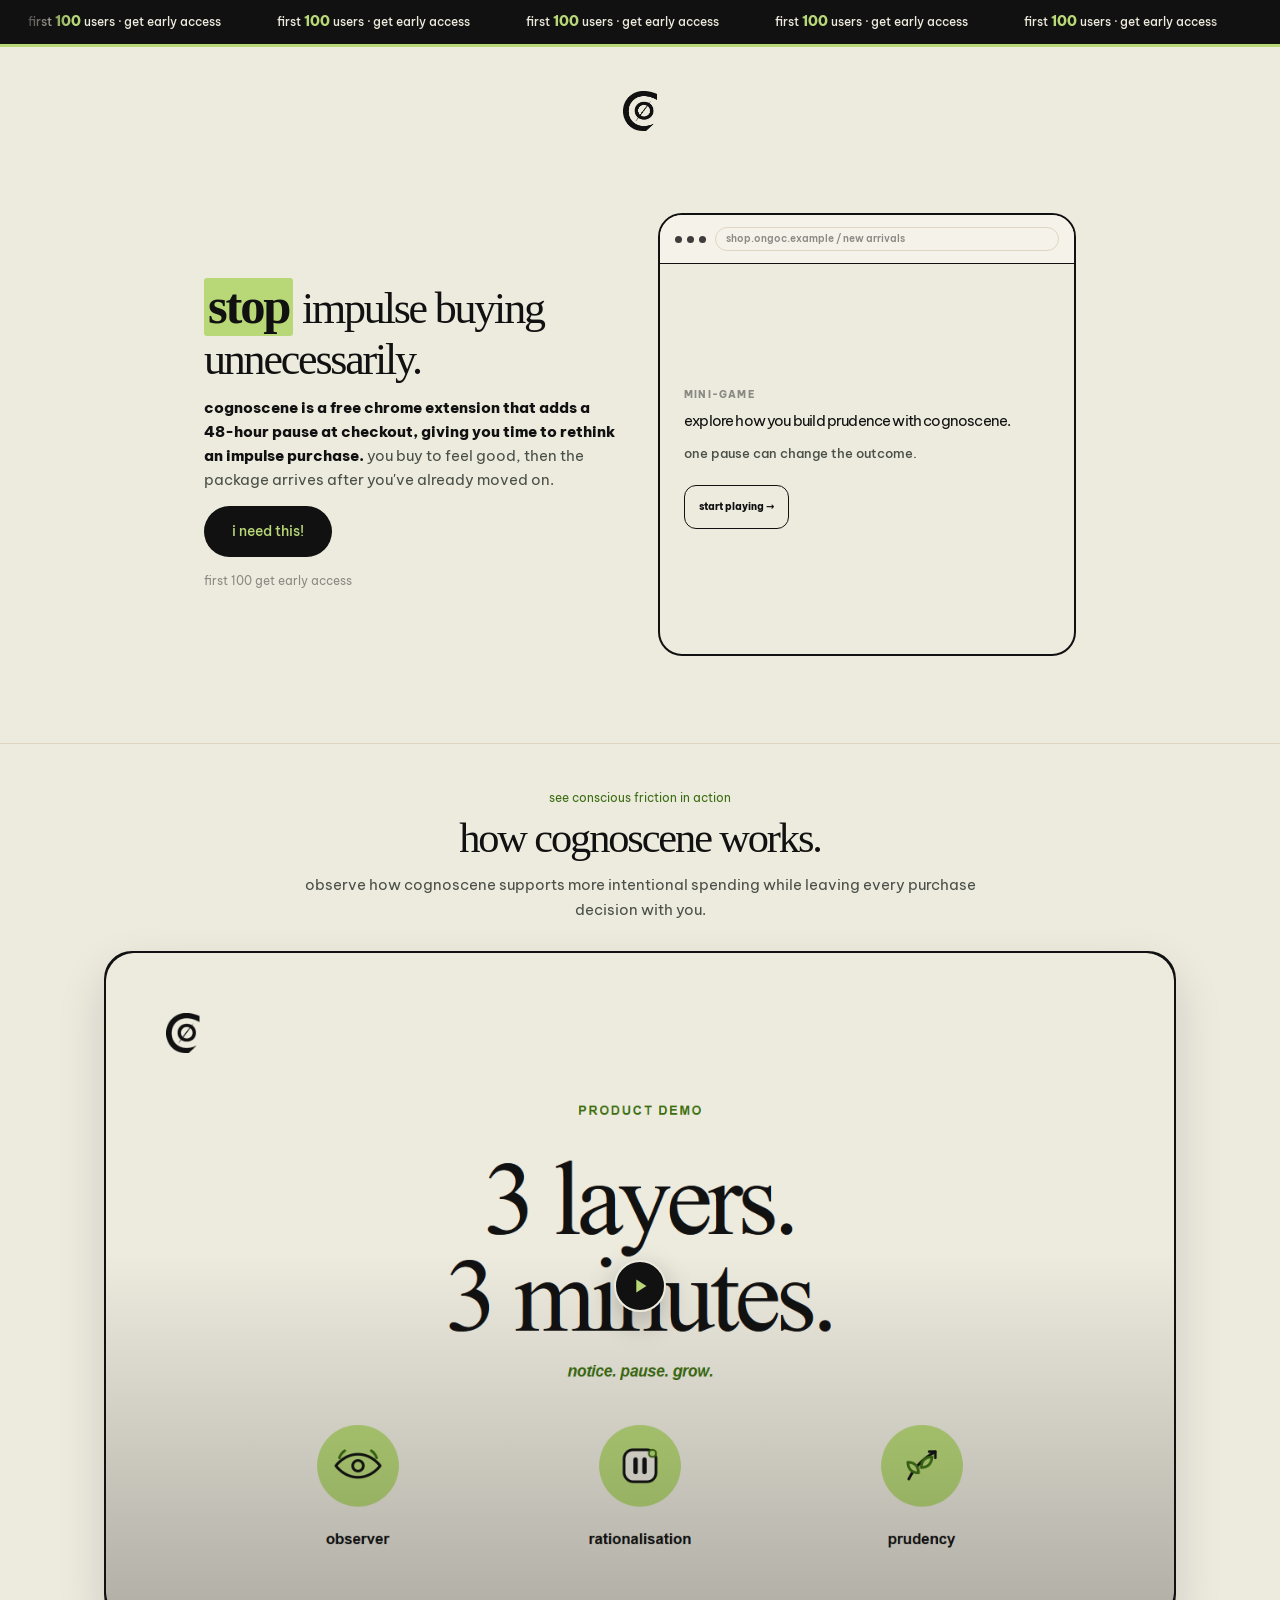
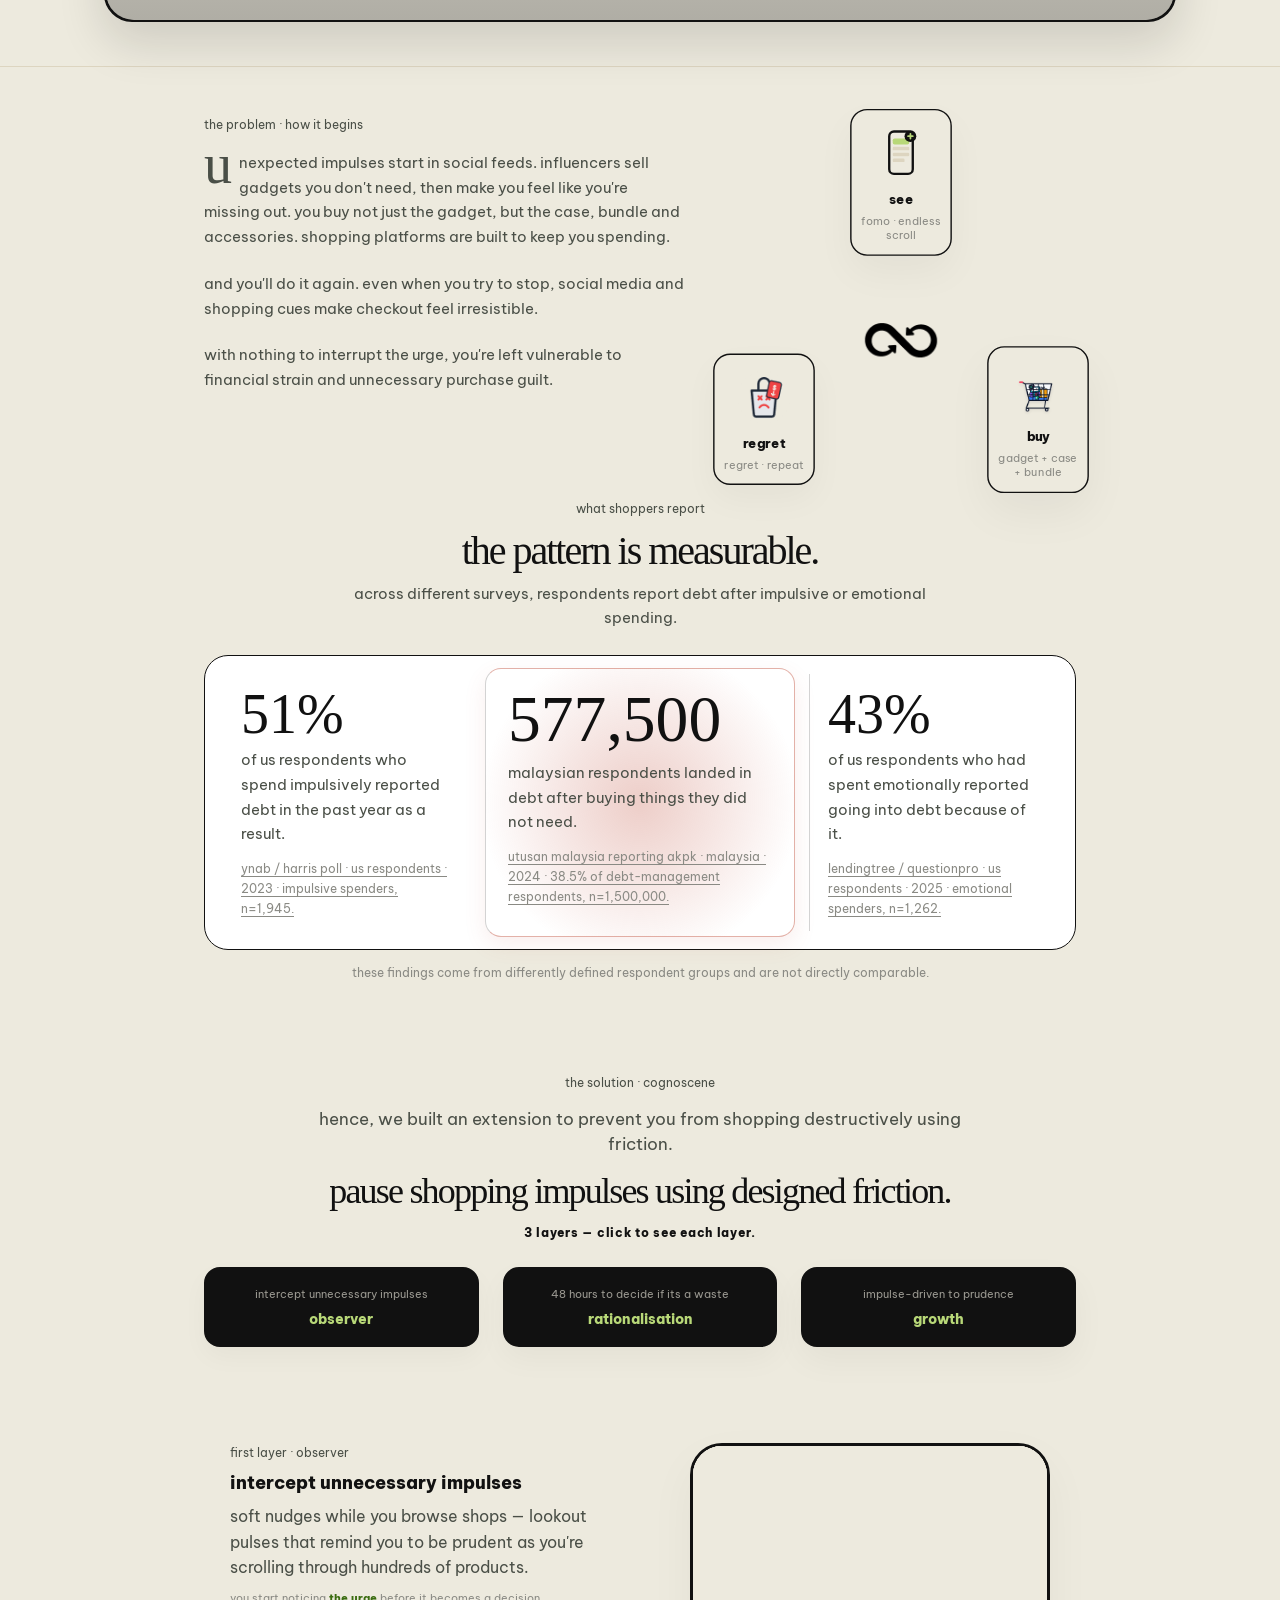
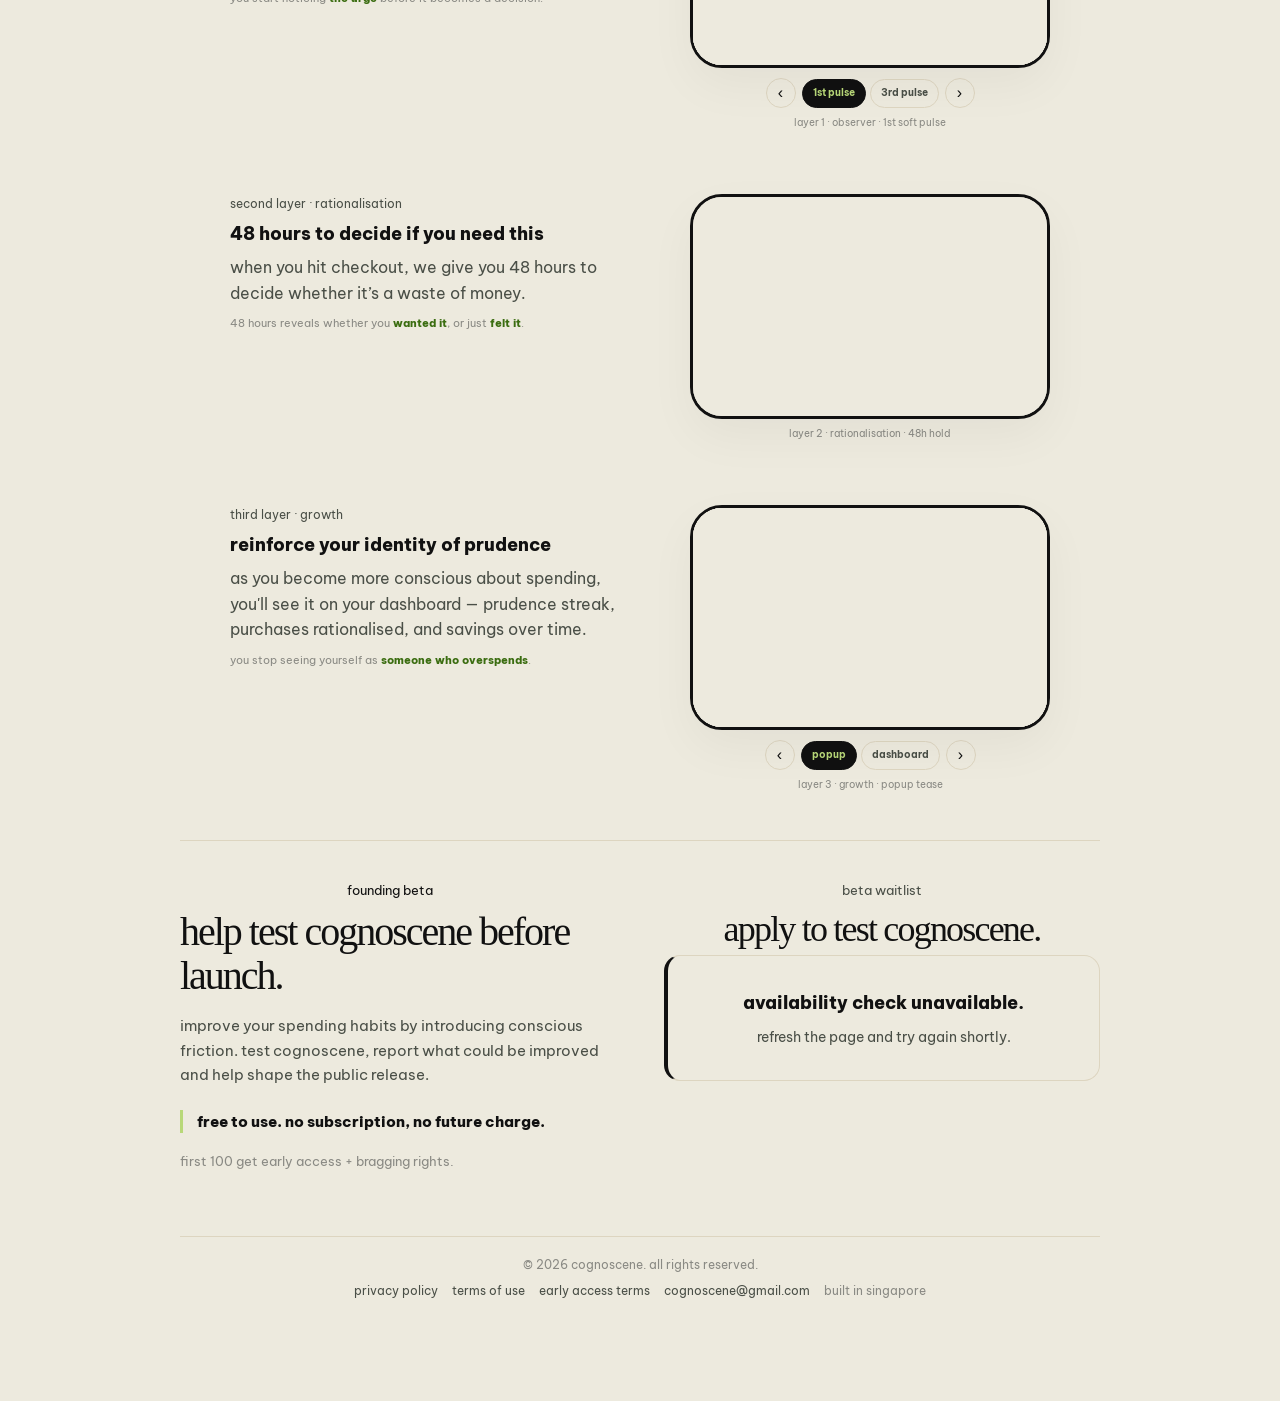
==== index.html @ c0085975 "Punctuate evidence sample sizes" ====
<!DOCTYPE html>
<html lang="en">
<head>
  <meta charset="UTF-8" />
  <meta name="viewport" content="width=device-width, initial-scale=1" />
  <title>cognoscene — a chrome extension for impulse buying</title>
  <meta name="description" content="98% of regretful buying happens before you pay. cognoscene — a chrome extension that pauses impulse checkout. join the founding beta waitlist." />
  <meta name="robots" content="noindex, nofollow" />
  <link rel="icon" href="assets/cognoscene-mark.png" type="image/png" />
  <link rel="canonical" href="https://cognoscene.com/waitlist" />
  <meta property="og:type" content="website" />
  <meta property="og:site_name" content="cognoscene" />
  <meta property="og:url" content="https://cognoscene.com/waitlist" />
  <meta property="og:title" content="cognoscene — a chrome extension for impulse buying" />
  <meta property="og:description" content="pause impulse checkout before you pay. first 100 users get early access." />
  <meta property="og:image" content="https://cognoscene.com/assets/og-share.svg?v=20260901-free" />
  <meta property="og:image:type" content="image/svg+xml" />
  <meta property="og:image:width" content="1200" />
  <meta property="og:image:height" content="627" />
  <meta property="og:image:alt" content="cognoscene founding waitlist — disrupt unexpected shopping urges causing financial strain." />
  <meta name="twitter:card" content="summary_large_image" />
  <meta name="twitter:title" content="cognoscene — a chrome extension for impulse buying" />
  <meta name="twitter:description" content="pause impulse checkout before you pay. first 100 users get early access." />
  <meta name="twitter:image" content="https://cognoscene.com/assets/og-share.svg?v=20260901-free" />
  <meta name="twitter:image:alt" content="cognoscene founding waitlist — disrupt unexpected shopping urges causing financial strain." />
  <meta name="theme-color" content="#111111" />
  <link rel="stylesheet" href="css/layers.css?v=d60691d">
  <script src="js/waitlist-form.js?v=27da922" defer></script>
  <link rel="preconnect" href="https://fonts.googleapis.com" />
  <link rel="preconnect" href="https://fonts.gstatic.com" crossorigin />
  <link href="https://fonts.googleapis.com/css2?family=Be+Vietnam+Pro:wght@400;500;800&display=swap" rel="stylesheet" />
  <style>

    :root {
      --cream: #edeade;
      --cream-2: #ebe4d4;
      --black: #111111;
      --mid: #4a4f47;
      --muted: #8a8a84;
      --line: #ddd5c0;
      --lime: #b8d878;
      --lime-muted: #a8c870;
      --green: #3b6d11;
      --danger: #c45c4a;
      --white: #ffffff;
      --serif: 'Times New Roman', Times, serif;
      --sans: 'Be Vietnam Pro', system-ui, sans-serif;
      --max: 920px;
      --form-max: 520px;
    }

    *, *::before, *::after { box-sizing: border-box; margin: 0; padding: 0; }

    .visually-hidden {
      position: absolute;
      width: 1px;
      height: 1px;
      padding: 0;
      margin: -1px;
      overflow: hidden;
      clip: rect(0, 0, 0, 0);
      white-space: nowrap;
      border: 0;
    }

    html { scroll-behavior: smooth; scroll-padding-top: 64px; }

    body {
      font-family: var(--sans);
      font-size: 15px;
      line-height: 1.65;
      color: var(--black);
      background: var(--cream);
      text-transform: lowercase;
      -webkit-font-smoothing: antialiased;
    }

    .wrap {
      max-width: var(--max);
      margin: 0 auto;
      padding: 0 24px;
    }

    /* top bar — marquee + centered logo */
    .top-bar {
      position: sticky;
      top: 0;
      z-index: 100;
      background: var(--black);
      color: var(--cream);
      padding: 11px 0;
      border-bottom: 3px solid var(--lime);
      overflow: hidden;
    }
    .top-bar-marquee {
      display: flex;
      align-items: center;
      min-height: 22px;
    }
    .top-bar-marquee-track {
      display: flex;
      width: max-content;
      animation: top-bar-marquee 32s linear infinite;
    }
    .top-bar-marquee-set {
      display: flex;
      align-items: center;
      flex-shrink: 0;
    }
    .top-bar-marquee-item {
      display: inline;
      padding: 0 28px;
      font-size: 12px;
      font-weight: 500;
      color: var(--cream);
      white-space: nowrap;
      line-height: 1.4;
    }
    .top-bar-marquee-item strong {
      color: var(--lime);
      font-weight: 800;
      font-size: 14px;
      margin: 0;
    }
    @keyframes top-bar-marquee {
      from { transform: translateX(0); }
      to { transform: translateX(-50%); }
    }
    .top-bar::before,
    .top-bar::after {
      content: '';
      position: absolute;
      top: 0;
      bottom: 0;
      width: min(72px, 12vw);
      z-index: 1;
      pointer-events: none;
    }
    .top-bar::before {
      left: 0;
      background: linear-gradient(to right, var(--black) 15%, transparent);
    }
    .top-bar::after {
      right: 0;
      background: linear-gradient(to left, var(--black) 15%, transparent);
    }
    @media (prefers-reduced-motion: reduce) {
      .top-bar-marquee-track {
        animation: none;
        flex-wrap: wrap;
        width: 100%;
        justify-content: center;
      }
      .top-bar-marquee-set:last-child { display: none; }
    }

    /* hero — brand sits below top bar; copy + visual grid */
    .hero {
      padding-bottom: 48px;
    }
    .hero-brand {
      padding-top: 1cm;
      margin-bottom: 0;
      display: flex;
      justify-content: center;
      align-items: center;
      width: 100%;
      text-align: center;
    }
    .hero-brand-link {
      position: relative;
      display: inline-flex;
      align-items: center;
      justify-content: center;
      margin-inline: auto;
      width: fit-content;
      padding: 6px;
      border: 0;
      background: transparent;
      color: var(--black);
      cursor: pointer;
    }
    .hero-brand-link::after {
      content: '';
      position: absolute;
      inset: 0;
      border: 1.5px solid var(--lime);
      border-radius: 999px;
      opacity: 0;
      pointer-events: none;
    }
    .hero-brand-link.is-pulsing::after {
      animation: hero-mark-pulse 0.72s ease-out;
    }
    @media (hover: hover) {
      .hero-brand-link:hover::after {
        animation: hero-mark-pulse 0.72s ease-out;
      }
    }
    .hero-brand-link:focus-visible {
      outline: 2px solid var(--lime);
      outline-offset: 3px;
      border-radius: 999px;
    }
    .hero-brand-mark {
      display: block;
      flex-shrink: 0;
      height: 40px;
      width: auto;
      object-fit: contain;
    }
    @keyframes hero-mark-pulse {
      0% { transform: scale(0.65); opacity: 0; }
      35% { opacity: 0.95; }
      100% { transform: scale(1.65); opacity: 0; }
    }
    .hero-main {
      padding-top: 1cm;
      display: grid;
      grid-template-columns: 1fr 1fr;
      gap: 36px;
      align-items: center;
    }

    .hero-copy h1 {
      font-family: var(--serif);
      font-size: clamp(1.85rem, 4.5vw, 2.75rem);
      font-weight: 400;
      line-height: 1.12;
      letter-spacing: -0.05em;
      margin-bottom: 12px;
    }

    .stat-highlight {
      font-weight: 900;
      font-size: 1.15em;
      color: var(--black);
      padding: 0 4px 2px;
      border-radius: 3px;
      display: inline;
      background-size: 200% 100%;
      background-image: linear-gradient(90deg, var(--lime) 50%, transparent 50%);
      background-position: 100% 0;
      transition: background-position 1s ease;
    }
    .highlight-swipe {
      background-size: 200% 100%;
      background-image: linear-gradient(90deg, var(--lime) 50%, transparent 50%);
      background-position: 100% 0;
      transition: background-position 1s ease;
    }
    .stat-highlight.is-glow,
    .highlight.is-glow,
    .highlight-swipe.is-glow {
      transition: background-position 1s ease, box-shadow 1s ease, filter 1s ease;
      box-shadow: 0 0 0 rgba(200, 232, 138, 0);
    }
    .swipe-in .stat-highlight.is-glow,
    .stat-highlight.is-glow.swipe-in,
    .swipe-in .highlight.is-glow,
    .highlight.is-glow.swipe-in,
    .highlight-swipe.is-glow.swipe-in {
      box-shadow: 0 0 20px 4px rgba(200, 232, 138, 0.22);
      filter: brightness(1.05);
    }
    .swipe-in .stat-highlight,
    .swipe-in .highlight,
    .swipe-in.highlight-swipe,
    .swipe-in .highlight-swipe {
      background-position: 0% 0;
    }
    .hero-sub {
      font-size: 15px;
      font-weight: 800;
      color: var(--black);
      line-height: 1.4;
      margin-bottom: 14px;
      max-width: 420px;
    }

    .hero-lead {
      font-size: 15px;
      color: var(--mid);
      margin-bottom: 24px;
      max-width: 420px;
      line-height: 1.6;
    }
    .hero-copy-combined {
      font-weight: 400;
      line-height: 1.6;
      color: var(--mid);
    }
    .hero-copy-combined strong {
      color: var(--black);
      font-weight: 800;
    }

    .btn-primary {
      display: inline-block;
      background: var(--black);
      color: var(--lime);
      border: none;
      border-radius: 999px;
      padding: 14px 28px;
      font: inherit;
      font-size: 14px;
      font-weight: 500;
      text-decoration: none;
      cursor: pointer;
      transition: transform 0.15s ease, box-shadow 0.15s ease;
    }
    .btn-primary:hover {
      transform: translateY(-1px);
      box-shadow: 0 8px 24px rgba(0, 0, 0, 0.07);
    }

    .hero-meta {
      margin-top: 14px;
      font-size: 12px;
      color: var(--muted);
    }

    .mobile-only { display: none; }

    .hero-cta-row {
      display: flex;
      align-items: center;
      gap: 10px;
    }

    .hero-roadmap-sheet {
      position: fixed;
      inset: 0;
      z-index: 9000;
      display: flex;
      align-items: flex-end;
      justify-content: center;
      background: rgba(17, 17, 17, 0.55);
      opacity: 0;
      visibility: hidden;
      pointer-events: none;
      transition: opacity 0.22s ease, visibility 0.22s ease;
    }
    .hero-roadmap-sheet.is-open {
      opacity: 1;
      visibility: visible;
      pointer-events: auto;
    }
    .hero-sheet-dialog {
      width: calc(100% - 32px);
      max-width: 440px;
      margin-bottom: 24px;
      padding: 20px 18px 18px;
      background: var(--cream);
      border: 1px solid #e8e2d6;
      border-radius: 20px;
      text-align: center;
      transform: translateY(110%);
      transition: transform 0.28s cubic-bezier(0.4, 0, 0.2, 1);
    }
    .hero-roadmap-sheet.is-open .hero-sheet-dialog { transform: translateY(0); }
    .hero-sheet-dialog h3 {
      font-size: 15px;
      font-weight: 800;
      margin-bottom: 8px;
    }
    .hero-sheet-dialog p {
      font-size: 13px;
      color: #666;
      line-height: 1.55;
      margin-bottom: 14px;
    }
    .hero-sheet-dismiss {
      width: 100%;
      border: none;
      border-radius: 999px;
      padding: 13px 16px;
      background: #111;
      color: #B8D878;
      font: inherit;
      font-size: 14px;
      font-weight: 500;
      cursor: pointer;
    }

    .hero-info-btn {
      width: 44px;
      height: 44px;
      border: 1px solid #d8d2c6;
      border-radius: 999px;
      background: var(--cream);
      color: #888;
      font-size: 18px;
      font-weight: 800;
      cursor: pointer;
      flex-shrink: 0;
      line-height: 1;
      font-family: inherit;
    }
    .hero-info-btn[aria-expanded="true"] {
      background: #B8D878;
      border-color: #111;
      color: #111;
    }

    /* showcase video frames — padded, thick rounded border */
    .showcase-video-frame {
      position: relative;
      max-width: 360px;
      margin: 0 auto;
      border: 3px solid var(--black);
      border-radius: 32px;
      box-shadow: 0 18px 48px rgba(0, 0, 0, 0.045);
      transition: transform 0.2s ease, box-shadow 0.2s ease;
      overflow: hidden;
    }
    .showcase-video-frame:focus-within,
    .showcase-video-frame:hover {
      transform: translateY(-2px);
      box-shadow: 0 20px 54px rgba(0, 0, 0, 0.06);
    }
    .showcase-video-hit {
      display: block;
      width: 100%;
      margin: 0;
      padding: 0;
      border: none;
      background: var(--cream);
      cursor: pointer;
      font: inherit;
      color: inherit;
      text-align: inherit;
      text-transform: inherit;
      position: relative;
      border-radius: 20px;
      overflow: hidden;
      line-height: 0;
    }
    .showcase-video-hit:focus-visible {
      outline: 2px solid var(--lime);
      outline-offset: 3px;
    }
    .showcase-video-hint {
      position: absolute;
      inset: 0;
      z-index: 2;
      display: flex;
      align-items: center;
      justify-content: center;
      border-radius: 22px;
      background: rgba(17, 17, 17, 0.52);
      color: var(--lime);
      font-size: 12px;
      font-weight: 800;
      letter-spacing: 0.02em;
      opacity: 0;
      transition: opacity 0.2s ease;
      pointer-events: none;
    }
    .showcase-video-hint::after {
      content: "click to enlarge";
      opacity: 0.68;
      animation: showcase-video-hint-text-pulse 3s ease-in-out infinite;
    }
    @keyframes showcase-video-hint-text-pulse {
      0%, 100% { opacity: 0.68; }
      50% { opacity: 1; }
    }
    .showcase-video-frame:hover .showcase-video-hint,
    .showcase-video-frame:focus-within .showcase-video-hint,
    .showcase-video-hit:hover .showcase-video-hint,
    .showcase-video-hit:focus-visible .showcase-video-hint {
      opacity: 1;
    }
    @media (hover: none) {
      .showcase-video-hint {
        opacity: 0.88;
        font-size: 11px;
        background: rgba(17, 17, 17, 0.4);
      }
      .showcase-video-hint::after {
        content: "tap to enlarge";
      }
    }
    @media (prefers-reduced-motion: reduce) {
      .showcase-video-hint::after {
        animation: none;
        opacity: 1;
      }
    }
    .showcase-video-frame--hero {
      max-width: 440px;
      padding: 18px;
      border-radius: 36px;
    }
    .solution-details .showcase-video-frame {
      width: 100%;
      aspect-ratio: 16 / 10;
    }
    .solution-details .showcase-video-hit {
      height: 100%;
    }
    .solution-details .showcase-video-stage {
      position: absolute;
      inset: 0;
      height: 100%;
    }
    .solution-details .showcase-video-hit .showcase-video,
    .solution-details .showcase-video-stage .showcase-video {
      width: 100%;
      height: 100%;
      object-fit: cover;
      object-position: center;
    }
    .showcase-video-hit .showcase-video,
    .showcase-video-stage .showcase-video {
      display: block;
      width: 100%;
      height: auto;
      background: var(--cream);
      vertical-align: middle;
    }
    .showcase-video-stage {
      display: grid;
      grid-template-columns: 1fr;
      background: var(--cream);
    }
    .showcase-video-stage .showcase-video {
      grid-row: 1;
      grid-column: 1;
      width: 100%;
      height: auto;
      vertical-align: middle;
      opacity: 0;
      transform: translateX(14px) scale(0.988);
      transition:
        opacity 0.45s cubic-bezier(0.4, 0, 0.2, 1),
        transform 0.45s cubic-bezier(0.4, 0, 0.2, 1);
      pointer-events: none;
      will-change: opacity, transform;
    }
    .showcase-video-stage .showcase-video.is-active {
      opacity: 1;
      transform: translateX(0) scale(1);
      pointer-events: auto;
      z-index: 1;
    }
    .showcase-video-stage .showcase-video.is-exiting {
      opacity: 0;
      transform: translateX(-14px) scale(0.988);
      z-index: 0;
    }
    .showcase-video-stage .showcase-video.slide-from-left {
      transform: translateX(-14px) scale(0.988);
    }
    .showcase-video-stage .showcase-video.slide-from-right {
      transform: translateX(14px) scale(0.988);
    }
    @media (prefers-reduced-motion: reduce) {
      .showcase-video-stage .showcase-video {
        transition: opacity 0.15s ease;
        transform: none;
      }
      .showcase-video-stage .showcase-video.is-exiting,
      .showcase-video-stage .showcase-video.slide-from-left,
      .showcase-video-stage .showcase-video.slide-from-right {
        transform: none;
      }
    }
    .showcase-video-tag {
      display: block;
      margin-top: 12px;
      font-size: 10px;
      color: var(--muted);
      text-align: center;
      line-height: 1.4;
    }

    .showcase-video-slider {
      width: 360px;
      max-width: 100%;
      margin: 0 auto;
    }
    .showcase-video-slider .showcase-video-frame {
      margin: 0;
    }
    .showcase-video-slider:hover .showcase-video-frame,
    .showcase-video-slider:focus-within .showcase-video-frame {
      transform: translateY(-2px);
      box-shadow: 0 20px 54px rgba(0, 0, 0, 0.06);
    }
    .showcase-video-slider-nav {
      display: flex;
      align-items: center;
      justify-content: center;
      gap: 6px;
      margin-top: 10px;
      flex-wrap: wrap;
    }
    .slider-arrow {
      width: 30px;
      height: 30px;
      border-radius: 999px;
      border: 1px solid var(--line);
      background: var(--cream);
      color: var(--black);
      font-size: 16px;
      line-height: 1;
      cursor: pointer;
      flex-shrink: 0;
      padding: 0;
    }
    .slider-arrow:hover {
      border-color: var(--black);
      background: var(--cream);
    }
    .slider-arrow:focus-visible {
      outline: 2px solid var(--lime);
      outline-offset: 2px;
    }
    .slider-pills {
      display: flex;
      gap: 4px;
      flex-wrap: wrap;
      justify-content: center;
    }
    .slider-pill {
      border: 1px solid var(--line);
      background: var(--cream);
      color: var(--mid);
      border-radius: 999px;
      padding: 5px 10px;
      font: inherit;
      font-size: 10px;
      font-weight: 700;
      cursor: pointer;
      text-transform: lowercase;
    }
    .slider-pill.is-active {
      background: var(--black);
      color: var(--lime);
      border-color: var(--black);
    }
    .slider-pill:focus-visible {
      outline: 2px solid var(--lime);
      outline-offset: 2px;
    }
    .showcase-video-slider .slider-caption {
      margin-top: 8px;
    }

    /* video lightbox */
    .video-lightbox {
      position: fixed;
      inset: 0;
      z-index: 500;
      display: flex;
      align-items: center;
      justify-content: center;
      padding: 24px 16px;
      opacity: 0;
      visibility: hidden;
      transition: opacity 0.22s ease, visibility 0.22s ease;
    }
    .video-lightbox.is-open {
      opacity: 1;
      visibility: visible;
    }
    .video-lightbox-backdrop {
      position: absolute;
      inset: 0;
      background: rgba(17, 17, 17, 0.86);
      backdrop-filter: blur(3px);
      border: none;
      cursor: pointer;
    }
    .video-lightbox-dialog {
      position: relative;
      z-index: 1;
      width: min(920px, calc((100vh - 152px) * 1.6), 100%);
      overflow: visible;
    }
    .video-lightbox-close {
      position: absolute;
      top: 28px;
      right: 28px;
      z-index: 3;
      width: 36px;
      height: 36px;
      border: none;
      border-radius: 999px;
      background: var(--black);
      color: var(--lime);
      font-size: 20px;
      line-height: 1;
      cursor: pointer;
    }
    .video-lightbox-close:hover {
      background: #2a2a28;
    }
    .video-lightbox-title {
      position: absolute;
      width: 1px;
      height: 1px;
      padding: 0;
      margin: -1px;
      overflow: hidden;
      clip: rect(0, 0, 0, 0);
      white-space: nowrap;
      border: 0;
    }
    .video-lightbox-frame {
      position: relative;
      aspect-ratio: 16 / 10;
      padding: 0;
      background: var(--black);
      border: 3px solid var(--black);
      border-radius: 32px;
      box-shadow: 0 22px 56px rgba(0, 0, 0, 0.34);
      overflow: hidden;
      cursor: grab;
      touch-action: pan-y pinch-zoom;
      user-select: none;
      -webkit-user-select: none;
    }
    .video-lightbox-frame.is-dragging {
      cursor: grabbing;
    }
    .video-lightbox-track {
      display: flex;
      width: 100%;
      height: 100%;
      transform: translate3d(-100%, 0, 0);
      will-change: transform;
    }
    .video-lightbox-slide {
      box-sizing: border-box;
      flex: 0 0 100%;
      width: 100%;
      height: 100%;
      padding: 6px;
      background: transparent;
    }
    .video-lightbox-slide video {
      display: block;
      width: 100%;
      height: 100%;
      background: var(--cream);
      border-radius: 24px;
      box-shadow: 0 12px 32px rgba(0, 0, 0, 0.24);
      object-fit: cover;
      object-position: center;
    }
    .video-lightbox-nav {
      display: flex;
      flex-direction: column;
      align-items: center;
      justify-content: center;
      gap: 10px;
      margin-top: 14px;
    }
    .video-lightbox-nav[hidden] {
      display: none !important;
    }
    .video-lightbox-nav .slider-arrow {
      width: 44px;
      height: 44px;
      background: rgba(245, 240, 232, 0.12);
      border-color: rgba(245, 240, 232, 0.28);
      color: var(--cream);
    }
    .video-lightbox-nav .slider-arrow:hover {
      background: rgba(245, 240, 232, 0.2);
      border-color: var(--cream);
    }
    .video-lightbox-nav .slider-pill {
      background: rgba(245, 240, 232, 0.08);
      border-color: rgba(245, 240, 232, 0.22);
      color: var(--cream);
    }
    .video-lightbox-nav .slider-pill.is-active {
      background: var(--lime);
      color: var(--black);
      border-color: var(--lime);
    }
    .video-lightbox-arrow-group {
      display: flex;
      align-items: center;
      justify-content: center;
      gap: 8px;
      opacity: 1;
      transition: opacity 150ms ease;
    }
    .video-lightbox.is-transitioning .video-lightbox-arrow-group {
      opacity: 0;
      pointer-events: none;
    }
    body.video-lightbox-open {
      overflow: hidden;
    }

    /* hero visual — overlapping UI mockups */
    .hero-visual {
      position: relative;
      min-height: 440px;
      background: transparent;
      border: none;
      box-shadow: none;
    }
    .hero-screenshot-stack {
      position: relative;
      top: calc(-24px + 1cm);
      width: 100%;
      max-width: 480px;
      margin: 0 auto;
      min-height: 420px;
      overflow: visible;
    }
    .hero-shot {
      position: absolute;
      border-radius: 14px;
      overflow: hidden;
      border: 1px solid var(--line);
      box-shadow: none;
      background: var(--cream);
      transform-origin: center center;
      cursor: pointer;
      transition: left 0.35s ease, top 0.35s ease, transform 0.35s ease;
    }
    .hero-shot.is-active {
      left: 50%;
      top: 50%;
      right: auto;
      bottom: auto;
      transform: translate(-50%, -50%);
      z-index: 10;
      box-shadow: none !important;
    }
    /* scale hierarchy: growth dashboard (largest) → soft (medium) → hold (smallest) */
    .hero-shot--growth {
      left: 0;
      top: 22.6%;
      bottom: auto;
      width: 100%;
      z-index: 1;
      transform: rotate(-2.5deg);
      box-shadow: 0 16px 42px rgba(0, 0, 0, 0.05);
    }
    .hero-shot--soft {
      left: 4%;
      top: 0;
      width: 82%;
      z-index: 2;
      transform: rotate(1.5deg);
      box-shadow: 0 18px 46px rgba(0, 0, 0, 0.05), 0 0 0 1px rgba(200, 232, 138, 0.18);
    }
    .hero-shot--hold {
      left: 34%;
      top: 34%;
      width: 68%;
      z-index: 3;
      transform: rotate(2.5deg);
      box-shadow: 0 20px 52px rgba(0, 0, 0, 0.06);
    }
    .hero-mock-head {
      background: var(--cream);
      padding: 8px 12px;
      display: flex;
      justify-content: space-between;
      align-items: center;
      font-size: 9px;
      border-bottom: 1px solid var(--line);
      gap: 8px;
    }
    .hero-mock-head span:first-child {
      font-weight: 800;
      color: var(--black);
    }
    .hero-mock-wordmark {
      height: 9px;
      width: auto;
      max-width: 76px;
      display: block;
      object-fit: contain;
      object-position: left center;
    }
    .hero-mock-brand {
      display: inline-flex;
      align-items: center;
      gap: 5px;
      min-width: 0;
    }
    .hero-mock-mark {
      height: 11px;
      width: auto;
      object-fit: contain;
      flex-shrink: 0;
      display: block;
    }
    .hero-mock-head--brand {
      justify-content: flex-start;
    }
    .hero-dashboard-tabs {
      display: flex;
      gap: 14px;
      padding: 6px 12px;
      border-bottom: 1px solid var(--line);
      font-size: 9px;
      font-weight: 700;
    }
    .hero-dashboard-tabs span { color: var(--muted); }
    .hero-dashboard-tabs span.is-active {
      color: var(--green);
      font-weight: 800;
      border-bottom: 2px solid var(--green);
      padding-bottom: 2px;
    }
    .hero-mock-body {
      padding: 12px;
      background: var(--cream);
    }
    .hero-mock-body--dashboard { padding: 10px 12px 12px; }
    .hero-dashboard-heading {
      display: flex;
      align-items: flex-start;
      justify-content: space-between;
      gap: 8px;
    }
    .hero-dashboard-heading .lbl {
      font-size: 8px;
      font-weight: 800;
      letter-spacing: 0.05em;
      color: var(--black);
    }
    .hero-dashboard-link {
      color: var(--green);
      font-size: 7px;
      font-weight: 700;
      white-space: nowrap;
    }
    .hero-dashboard-stat { margin: 4px 0 6px; }
    .hero-dashboard-stat .num {
      font-size: 25px;
      font-weight: 800;
      color: var(--black);
      line-height: 1;
    }
    .hero-dashboard-stat .sub {
      font-size: 8px;
      color: var(--mid);
    }
    .hero-growth-chart {
      display: block;
      width: 100%;
      height: 92px;
      margin: 2px 0 5px;
    }
    .hero-growth-chart .line {
      fill: none;
      stroke: var(--green);
      stroke-width: 3;
      stroke-linecap: round;
      stroke-linejoin: round;
    }
    .hero-growth-chart circle { fill: var(--green); }
    .hero-growth-chart .last {
      fill: var(--lime);
      stroke: var(--green);
      stroke-width: 2;
    }
    .hero-growth-months {
      display: flex;
      justify-content: space-between;
      color: var(--muted);
      font-size: 7px;
    }
    .hero-growth-months span:last-child { color: var(--green); font-weight: 800; }
    .hero-dashboard-footer {
      display: grid;
      grid-template-columns: 1fr 1fr;
      gap: 8px;
      margin-top: 8px;
      padding-top: 8px;
      border-top: 1px solid var(--line);
    }
    .hero-dashboard-footer > div + div {
      padding-left: 8px;
      border-left: 1px solid var(--line);
    }
    .hero-dashboard-footer .lbl {
      font-size: 7px;
      color: var(--green);
      font-weight: 800;
    }
    .hero-dashboard-footer .metric {
      font-size: 16px;
      color: var(--green);
      font-weight: 800;
      line-height: 1.1;
    }
    .hero-dashboard-footer .sub {
      font-size: 7px;
      color: var(--mid);
      line-height: 1.2;
    }
    .hero-mock-body--checkout h3 {
      font-size: 13px;
      font-weight: 800;
      margin-bottom: 4px;
    }
    .hero-mock-body--checkout p {
      font-size: 10px;
      color: var(--mid);
      margin-bottom: 10px;
    }
    .hero-mock-body--soft {
      display: flex;
      flex-direction: column;
      gap: 8px;
    }
    .hero-mock-logo {
      width: 24px;
      height: 24px;
      object-fit: contain;
      flex-shrink: 0;
    }
    .hero-shot .mock-browser-bar { padding: 8px 12px; }
    .hero-shot .mock-page { min-height: 120px; padding: 16px; }
    .hero-shot--hold .mock-hold,
    .hero-shot--soft .mock-soft {
      position: relative;
      top: auto;
      right: auto;
      width: 100%;
      max-width: none;
      margin: 0;
      box-shadow: none;
      border: none;
      border-radius: 0;
      background: transparent;
    }
    .mock-soft-mark {
      width: 22px;
      height: 22px;
      border-radius: 50%;
      border: 2px solid var(--black);
      display: flex;
      align-items: center;
      justify-content: center;
      font-weight: 800;
      font-size: 10px;
      flex-shrink: 0;
    }
    .mock-soft-copy {
      font-size: 10px;
      font-weight: 500;
      line-height: 1.45;
      color: var(--black);
    }
    .mock-soft-actions {
      display: flex;
      flex-direction: row;
      flex-wrap: wrap;
      gap: 6px;
    }
    .mock-soft-btn {
      border-radius: 999px;
      padding: 5px 10px;
      font-size: 8px;
      font-weight: 700;
      text-align: center;
      border: 1px solid var(--line);
      background: var(--cream);
      color: var(--black);
      flex: 0 1 auto;
    }
    .mock-soft-btn--primary {
      background: var(--black);
      color: var(--lime);
      border-color: var(--black);
    }
    .hero-shot-tag {
      position: absolute;
      bottom: -8px;
      left: 50%;
      transform: translateX(-50%);
      z-index: 4;
      font-size: 9px;
      color: var(--muted);
      background: var(--cream);
      border: 1px solid var(--line);
      padding: 3px 10px;
      border-radius: 999px;
      white-space: nowrap;
    }
    .mock-browser-bar {
      background: var(--cream);
      padding: 10px 14px;
      display: flex;
      align-items: center;
      gap: 10px;
      border-bottom: 1px solid var(--line);
      font-size: 11px;
      color: var(--mid);
    }
    .mock-dots {
      display: flex;
      gap: 5px;
    }
    .mock-dots span {
      width: 8px;
      height: 8px;
      border-radius: 50%;
      background: var(--muted);
    }
    .mock-url {
      flex: 1;
      background: var(--cream);
      border: 1px solid var(--line);
      border-radius: 999px;
      padding: 5px 12px;
      font-size: 10px;
      color: var(--muted);
      white-space: nowrap;
      overflow: hidden;
      text-overflow: ellipsis;
    }
    .mock-page {
      position: relative;
      min-height: 280px;
      background: linear-gradient(180deg, var(--cream) 0%, var(--cream-2) 100%);
      padding: 28px 24px;
    }
    .mock-page-dim {
      position: absolute;
      inset: 0;
      background: rgba(45, 45, 42, 0.34);
    }
    .mock-checkout-faint {
      position: relative;
      z-index: 1;
      opacity: 0.45;
    }
    .mock-checkout-faint h3 {
      font-size: 18px;
      font-weight: 800;
      margin-bottom: 6px;
    }
    .mock-checkout-faint p {
      font-size: 12px;
      color: var(--mid);
      margin-bottom: 16px;
    }
    .mock-pay-btn {
      background: var(--black);
      color: var(--lime);
      border: none;
      border-radius: 10px;
      padding: 10px 20px;
      font: inherit;
      font-size: 12px;
      font-weight: 700;
    }
    .mock-hold {
      position: absolute;
      top: 20px;
      right: 16px;
      width: min(240px, 88%);
      z-index: 2;
      background: var(--cream);
      border: 1px solid var(--line);
      border-radius: 12px;
      overflow: hidden;
      box-shadow: 0 18px 46px rgba(0, 0, 0, 0.08);
    }
    .mock-hold-head {
      background: var(--cream);
      padding: 8px 12px;
      display: flex;
      justify-content: space-between;
      align-items: center;
      font-size: 10px;
      border-bottom: 1px solid var(--line);
    }
    .mock-badge {
      font-size: 8px;
      border: 1px solid var(--line);
      padding: 2px 6px;
      border-radius: 999px;
    }
    .mock-hold-body { padding: 12px; }
    .mock-hold-body .title {
      font-size: 11px;
      font-weight: 800;
      margin-bottom: 4px;
      line-height: 1.35;
    }
    .mock-hold-body .sub {
      font-size: 9px;
      color: var(--mid);
      margin-bottom: 10px;
    }
    .mock-timer-row {
      display: flex;
      justify-content: space-between;
      align-items: baseline;
    }
    .mock-timer-label { font-size: 8px; color: var(--black); }
    .mock-timer {
      font-size: 18px;
      font-weight: 800;
      color: var(--black);
      font-variant-numeric: tabular-nums;
      letter-spacing: 0.02em;
    }
    @media (prefers-reduced-motion: reduce) {
      .mock-timer { transition: none; }
    }
    .mock-sample-tag {
      position: absolute;
      bottom: 8px;
      left: 12px;
      z-index: 3;
      font-size: 9px;
      color: rgba(255, 255, 255, 0.7);
      background: rgba(0, 0, 0, 0.5);
      padding: 3px 8px;
      border-radius: 4px;
    }

    .mock-hold--inline {
      position: relative;
      top: auto;
      right: auto;
      width: 100%;
      max-width: 280px;
      margin: 0 auto;
      box-shadow: 0 18px 48px rgba(0, 0, 0, 0.06);
    }

    /* problem */
    .problem-band {
      padding: 20px 0 44px;
    }
    .problem-band-header {
      text-align: center;
      max-width: 620px;
      margin: 0 auto 28px;
    }

    .problem-band .section-eyebrow {
      text-align: left;
      margin-bottom: 16px;
    }
    .problem-dropcap-letter {
      float: left;
      margin: -0.2em 0.12em 0 0;
      font-family: var(--serif);
      font-size: 3.75em;
      font-weight: 400;
      line-height: 0.88;
      text-transform: lowercase;
    }
    .problem-band-header h2 {
      font-family: var(--serif);
      font-size: clamp(1.35rem, 3.2vw, 1.75rem);
      font-weight: 400;
      letter-spacing: -0.04em;
      line-height: 1.15;
      margin-bottom: 16px;
    }
    .problem-band-header .lead-in {
      font-size: 15px;
      line-height: 1.65;
      color: var(--mid);
      margin: 0;
    }
    .problem-band-body {
      display: grid;
      grid-template-columns: minmax(0, 1fr) 350px;
      gap: 36px 40px;
      align-items: start;
      max-width: var(--max);
      margin: 0 auto;
    }
    .problem-copy {
      text-align: left;
    }
    .problem-beat {
      margin-bottom: 22px;
    }
    .problem-beat-label {
      font-size: 12px;
      font-weight: 800;
      color: var(--black);
      letter-spacing: 0.04em;
      margin-bottom: 8px;
    }
    .problem-beat p {
      font-size: 15px;
      line-height: 1.65;
      color: var(--mid);
      margin-bottom: 12px;
    }
    .problem-beat p:last-child {
      margin-bottom: 0;
    }
    .problem-band strong { font-weight: 800; color: var(--black); }
    .problem-band .pivot-line {
      font-size: 17px;
      font-weight: 800;
      color: var(--black);
      margin-top: 18px;
    }
    .problem-loop-visual {
      position: static;
      display: flex;
      justify-content: center;
      align-items: flex-start;
      align-self: center;
      margin: 0;
      transform: translateY(-28px);
    }
    .lc-circle-stage {
      --loop-scale: 1.4125;
      position: relative;
      box-sizing: border-box;
      width: calc(248px * var(--loop-scale));
      padding-top: calc(45px * var(--loop-scale));
      margin: 0 auto;
      flex-shrink: 0;
    }
    .lc-circle-inner {
      position: relative;
      width: 248px;
      height: 268px;
      transform: scale(var(--loop-scale));
      transform-origin: top center;
      margin: 0 auto;
      overflow: visible;
    }
    .lc-circle-svg {
      position: absolute;
      inset: 0;
      width: 100%;
      height: 100%;
      overflow: visible;
      pointer-events: none;
      z-index: 2;
    }
    .lc-circle-card {
      position: absolute;
      width: 72px;
      transform: translate(-50%, -50%);
      z-index: 3;
    }
    .problem-loop-visual .loop-icon-card {
      border: none;
      border-radius: 12px;
      background: var(--cream);
      border: 1px solid var(--black);
      padding: 10px 6px 8px;
      text-align: center;
      width: 100%;
      box-shadow: none;
    }
    .lc-circle-card--see .loop-icon-card {
      box-shadow: 0 12px 28px rgba(17, 17, 17, 0.045);
    }
    .lc-circle-card--buy .loop-icon-card {
      box-shadow: 0 14px 32px rgba(17, 17, 17, 0.05);
    }
    .lc-circle-card--regret .loop-icon-card {
      box-shadow: 0 10px 24px rgba(17, 17, 17, 0.04);
    }
    .problem-loop-visual .loop-icon-card svg.loop-card-icon,
    .problem-loop-visual .loop-icon-card img {
      width: 40px;
      height: 40px;
      margin: 0 auto 6px;
      display: block;
      object-fit: contain;
      flex-shrink: 0;
    }
    .problem-loop-visual .loop-icon-card-name {
      display: block;
      font-size: 9px;
      font-weight: 800;
      color: var(--black);
      margin-bottom: 2px;
    }
    .problem-loop-visual .loop-icon-card-sub {
      display: block;
      font-size: 8px;
      color: var(--muted);
      line-height: 1.3;
    }
    .lc-circle-card--see { left: 124px; top: 22px; }
    .lc-circle-card--buy { left: 221px; top: 190px; }
    .lc-circle-card--regret { left: 27px; top: 190px; }
    .lc-hub-img-wrap {
      position: absolute;
      left: 124px;
      top: 134px;
      transform: translate(-50%, -50%);
      z-index: 4;
      pointer-events: none;
    }
    .lc-hub-img {
      width: 54px;
      height: 54px;
      object-fit: contain;
      display: block;
      filter: brightness(0) saturate(100%);
    }
    .lc-canva-loop {
      display: flex;
      justify-content: center;
      align-items: center;
      margin: 16px auto 0;
    }
    .lc-canva-loop-img {
      max-width: 280px;
      width: 100%;
      height: auto;
      border-radius: 12px;
    }
    .lc-loop-kicker {
      position: absolute;
      left: 124px;
      top: 135px;
      transform: translateX(-50%);
      font-size: 5.625px;
      font-weight: 800;
      letter-spacing: 0.04em;
      color: #ff2a2a;
      white-space: nowrap;
      z-index: 4;
      pointer-events: none;
    }

    /* solution bridge — cream page, wix copy, b/w layer cards */
    .solution-bridge {
      text-align: center;
      padding: 44px 0 48px;
      padding-left: 0;
    }
    .solution-bridge-eyebrow {
      text-align: center;
      margin-bottom: 10px;
    }
    .solution-bridge-h2 {
      text-align: center;
      margin-bottom: 24px;
    }
    .solution-bridge-sub {
      text-align: center !important;
    }
    .solution-bridge .section-eyebrow {
      margin-bottom: 14px;
    }
    .solution-bridge h2 {
      font-family: var(--serif);
      font-size: clamp(1.35rem, 3.2vw, 2rem);
      font-weight: 400;
      letter-spacing: -0.04em;
      line-height: 1.12;
      margin: 0 auto 16px;
      max-width: 720px;
      color: var(--black);
    }
    .solution-bridge-sub {
      font-family: var(--serif);
      font-size: clamp(1.65rem, 4vw, 2.25rem);
      font-weight: 400;
      letter-spacing: -0.05em;
      line-height: 1.1;
      color: var(--black);
      margin: 0 auto 28px;
      max-width: 720px;
      text-align: center;
    }
    .solution-bridge-lead {
      max-width: 700px;
      margin: 0 auto 14px;
      font-size: 17px;
      line-height: 1.5;
      color: var(--mid);
      text-align: center;
    }
    .layers-index-label-mobile { display: none; }
    .layers-index-label {
      font-size: 12px;
      font-weight: 800;
      letter-spacing: 0.06em;
      text-transform: lowercase;
      color: var(--black);
      margin-bottom: 16px;
    }
    a.layer-index-item {
      text-decoration: none;
      cursor: pointer;
      display: block;
      padding: 24px 28px;
      border-radius: 16px;
      background-color: var(--black);
      border: 2px solid var(--black);
      box-shadow: 0 12px 30px rgba(17, 17, 17, 0.04);
      position: relative;
      z-index: 1;
      transition: background-color 0.35s ease, border-color 0.35s ease;
      -webkit-tap-highlight-color: transparent;
    }
    a.layer-index-item:nth-child(1) { box-shadow: 0 10px 26px rgba(17, 17, 17, 0.035); }
    a.layer-index-item:nth-child(2) { box-shadow: 0 12px 30px rgba(17, 17, 17, 0.04); }
    a.layer-index-item:nth-child(3) { box-shadow: 0 14px 34px rgba(17, 17, 17, 0.045); }
    a.layer-index-item .layer-action,
    a.layer-index-item .layer-name {
      display: block;
      transform: scale(1);
      transition: color 0.35s ease, transform 0.35s ease;
    }
    a.layer-index-item .layer-action { color: var(--cream); }
    a.layer-index-item .layer-name { color: var(--lime); }
    @media (min-width: 761px) {
      .solution-bridge {
        padding-left: 24px;
        padding-right: 24px;
      }
      .solution-bridge-sub {
        margin-bottom: 12px;
      }
      .solution-bridge .layers-index {
        width: calc(100% + 0.16px);
        max-width: none;
        margin-left: 0;
        margin-right: -0.16px;
        gap: 24px;
      }
      a.layer-index-item {
        padding: 18px 20px;
      }
    }
    @media (hover: hover) and (min-width: 761px) {
      a.layer-index-item:hover {
        z-index: 2;
      }
      a.layer-index-item:hover .layer-action,
      a.layer-index-item:hover .layer-name {
        transform: scale(1.25);
      }
    }
    @media (hover: none) {
      a.layer-index-item:active {
        background-color: var(--black);
        border-color: var(--lime);
        transition: none;
        z-index: 2;
      }
      a.layer-index-item:active .layer-action {
        color: var(--cream);
        transition: none;
      }
      a.layer-index-item:active .layer-name {
        color: var(--lime);
        transition: none;
      }
    }
      /* how it works / 3 layers */
    .solution-details {
      background: var(--cream);
      margin: 0 -24px;
      padding: 48px 24px;
    }
    .solution-details .wrap { padding: 0; }

    .section-eyebrow {
      font-size: 12px;
      color: var(--mid);
      margin-bottom: 12px;
      text-align: center;
    }

    .solution-details .section-eyebrow {
      text-align: left;
    }

    .solution-details h2 {
      font-family: var(--serif);
      font-size: clamp(1.4rem, 3vw, 1.85rem);
      font-weight: 400;
      text-align: left;
      margin-bottom: 12px;
      letter-spacing: -0.05em;
    }

    .how-intro {
      text-align: left;
      font-size: 14px;
      color: var(--mid);
      max-width: 520px;
      margin: 0 0 36px;
      line-height: 1.55;
    }

    .steps {
      display: flex;
      flex-direction: column;
      gap: 64px;
      max-width: 820px;
      margin: 0 auto;
    }

    .step-row {
      display: grid;
      grid-template-columns: 1fr 1fr;
      gap: 32px;
      align-items: start;
    }
    @media (min-width: 761px) {
      .step-row,
      .step-row.reverse {
        grid-template-areas: "copy video";
      }
      .step-copy-block,
      .step-row.reverse .step-copy-block {
        grid-area: copy;
        justify-self: start;
        text-align: left;
      }
      .showcase-video-slider,
      .step-row.reverse .showcase-video-slider {
        grid-area: video;
        justify-self: end;
        margin: 0;
      }
    }

    .step-label {
      font-size: 12px;
      color: var(--mid);
      margin-bottom: 8px;
    }
    .step-title {
      font-size: 1.15rem;
      font-weight: 800;
      margin-bottom: 10px;
      line-height: 1.25;
    }
    .step-copy {
      font-size: 16px;
      color: var(--mid);
      line-height: 1.6;
    }
    .step-tier-note {
      margin-top: 10px;
      font-size: 11px;
      color: var(--muted);
      line-height: 1.45;
    }
    .step-tier-note strong { color: var(--green); font-weight: 800; }

    .how-footnote {
      text-align: left;
      margin-top: 32px;
      font-size: 12px;
      color: var(--muted);
    }

    /* founding */
    .founding-band {
      padding: 40px 0 16px;
      text-align: center;
    }
    .founding-card {
      display: block;
      max-width: 520px;
      margin: 0 auto;
      background: var(--cream);
      border: 1px solid var(--black);
      border-left: 4px solid var(--lime);
      border-radius: 16px;
      padding: 24px 28px;
      box-shadow: 0 14px 36px rgba(0, 0, 0, 0.03);
      text-decoration: none;
      color: inherit;
    }
    .founding-card:focus-visible {
      outline: 2px solid var(--black);
      outline-offset: 3px;
    }
    .founding-card h3 {
      font-size: 15px;
      font-weight: 800;
      margin-bottom: 10px;
      color: var(--black);
    }
    .founding-card p {
      font-size: 14px;
      color: var(--mid);
      line-height: 1.6;
    }
    .founding-card .highlight {
      font-weight: 800;
      font-size: 1.12em;
      color: var(--black);
      padding: 0 3px 1px;
      border-radius: 2px;
    }
    .fc-swipe {
      background-size: 200% 100%;
      background-image: linear-gradient(90deg, var(--lime) 50%, transparent 50%);
      background-position: 100% 0;
      transition: background-position 1s ease;
    }
    .fc-swipe.is-revealed {
      background-position: 0% 0;
    }
    .founding-card-note {
      margin-top: 12px;
      font-size: 13px;
      color: var(--muted);
    }
    .founding-card-cta {
      display: inline-block;
      margin-top: 14px;
      font-size: 13px;
      font-weight: 700;
      color: var(--green);
    }
    .founding-card-terms {
      margin-top: 10px;
      font-size: 12px;
      color: var(--muted);
    }
    .founding-card-terms a {
      color: var(--mid);
      text-decoration: underline;
      text-underline-offset: 2px;
    }
    .founding-card-terms a:hover { color: var(--black); }

    /* form */
    .form-band {
      position: relative;
      background: var(--cream);
      margin: 0 -24px;
      padding: 40px 24px 56px;
    }
    .form-band::before {
      content: '';
      position: absolute;
      top: 0;
      left: 50%;
      width: min(var(--max), calc(100% - 48px));
      height: 1px;
      background: var(--line);
      transform: translateX(-50%);
    }
    .form-conversion {
      max-width: var(--max);
      margin: 0 auto;
      display: grid;
      gap: 28px;
      align-items: start;
    }
    .form-offer {
      max-width: 420px;
      text-align: left;
    }
    .form-offer-eyebrow {
      margin-bottom: 8px;
      font-size: 13px;
      color: inherit;
    }
    .form-offer-eyebrow-mobile,
    .form-offer-status-mobile {
      display: none;
    }
    .form-offer h2 {
      max-width: 390px;
      margin-bottom: 16px;
      font-family: var(--serif);
      font-size: clamp(1.8rem, 4vw, 2.5rem);
      font-weight: 400;
      line-height: 1.1;
      letter-spacing: -0.05em;
    }
    .form-offer-build {
      margin-bottom: 22px;
      color: var(--mid);
      font-size: 15px;
      line-height: 1.65;
    }
    .form-offer-benefit {
      margin: 0 0 18px;
      padding-left: 14px;
      border-left: 3px solid var(--lime);
      color: var(--black);
      font-size: 15px;
      font-weight: 800;
      line-height: 1.55;
    }
    .form-offer-status {
      color: var(--muted);
      font-size: 13px;
    }
    .form-inner {
      max-width: var(--form-max);
      margin: 0 auto;
      text-align: center;
      width: 100%;
    }
    .form-pricing-guardrail {
      margin: 16px 0 0;
      color: var(--mid);
      font-size: 12px;
      line-height: 1.55;
    }
    .form-pricing-guardrail-mobile { display: none; }
    @media (min-width: 761px) {
      .form-conversion {
        grid-template-columns: minmax(0, 1fr) minmax(0, 1fr);
        grid-template-areas: "form offer";
        gap: 48px;
      }
      .form-offer {
        grid-area: offer;
        align-self: start;
        min-height: 300px;
      }
      .form-inner {
        grid-area: form;
      }
    }
    .form-inner .section-eyebrow {
      font-size: 13px;
      margin-bottom: 8px;
    }
    .form-inner h2 {
      font-family: var(--serif);
      font-size: clamp(1.65rem, 4vw, 2.25rem);
      font-weight: 400;
      margin-bottom: 6px;
      letter-spacing: -0.05em;
      line-height: 1.1;
    }
    .form-sub {
      font-size: 16px;
      color: var(--mid);
      margin-bottom: 12px;
      line-height: 1.45;
    }

    .field {
      width: 100%;
      border: 1px solid var(--line);
      border-radius: 999px;
      padding: 15px 20px;
      font: inherit;
      font-size: 15px;
      margin-bottom: 12px;
      background: var(--cream);
      border-color: var(--black);
      color: var(--black);
      text-align: left;
    }
    .field::placeholder { color: var(--muted); }
    .field:focus {
      outline: 2px solid var(--lime);
      outline-offset: 2px;
      border-color: var(--black);
    }

    .field-row {
      display: flex;
      gap: 12px;
      margin-bottom: 12px;
    }
    .radio-pill {
      flex: 1;
      position: relative;
      display: flex;
      align-items: center;
      justify-content: center;
      border: 1px solid var(--line);
      border-radius: 999px;
      padding: 13px 16px;
      font-size: 14px;
      cursor: pointer;
      background: var(--cream);
      border-color: var(--black);
      transition: border-color 0.15s, background 0.15s, font-weight 0.15s;
    }
    .radio-pill input {
      position: absolute;
      width: 1px;
      height: 1px;
      padding: 0;
      margin: -1px;
      overflow: hidden;
      clip: rect(0, 0, 0, 0);
      white-space: nowrap;
      border: 0;
    }
    .radio-pill:has(input:checked) {
      border-color: var(--black);
      background: var(--cream);
      font-weight: 500;
    }
    .radio-pill:has(input:focus-visible) {
      outline: 2px solid var(--lime);
      outline-offset: 2px;
    }

    .form-check {
      display: flex;
      align-items: flex-start;
      gap: 10px;
      text-align: left;
      font-size: 14px;
      line-height: 1.5;
      margin: 8px 0;
    }
    .form-check:first-of-type {
      margin-top: 14px;
    }
    .form-check:last-of-type {
      margin-bottom: 0.25cm;
    }
    .form-check input {
      width: 18px;
      height: 18px;
      margin-top: 2px;
      accent-color: var(--black);
      flex-shrink: 0;
    }
    .form-check a {
      color: var(--black);
      text-decoration: underline;
    }

    .btn-submit {
      width: 100%;
      margin-top: 0.35cm;
      background: var(--black);
      color: var(--lime-muted);
      border: none;
      border-radius: 999px;
      padding: 17px 20px;
      font: inherit;
      font-size: 16px;
      font-weight: 500;
      cursor: pointer;
      transition: transform 0.15s ease;
    }
    .btn-submit:hover { transform: translateY(-1px); }
    .btn-submit:disabled {
      opacity: 0.65;
      cursor: wait;
      transform: none;
    }

    .form-error {
      display: none;
      margin-bottom: 16px;
      padding: 12px 16px;
      border-radius: 12px;
      background: #fef2f2;
      border: 1px solid #fecaca;
      color: #991b1b;
      font-size: 13px;
      text-align: left;
    }
    .form-error.is-visible { display: block; }

    .form-trust {
      margin-top: 12px;
      font-size: 13px;
      color: var(--muted);
      text-align: center;
      line-height: 1.5;
    }
    .form-social-proof {
      margin-top: 8px;
      font-size: 13px;
      font-weight: 500;
      color: var(--mid);
      text-align: center;
      line-height: 1.5;
    }

    .waitlist-gate-status {
      margin-bottom: 16px;
      font-size: 13px;
      color: var(--muted);
      text-align: center;
      min-height: 20px;
      line-height: 1.5;
    }
    .waitlist-gate-status strong {
      color: var(--black);
      font-weight: 800;
    }

    .waitlist-closed {
      display: none;
      padding: 32px 28px;
      background: var(--cream);
      border: 1px solid var(--line);
      border-left: 4px solid var(--black);
      border-radius: 16px;
      text-align: center;
    }
    .waitlist-closed.is-visible { display: block; }
    .waitlist-closed h3 {
      font-size: 18px;
      font-weight: 800;
      margin-bottom: 8px;
    }
    .waitlist-closed p {
      font-size: 14px;
      color: var(--mid);
      line-height: 1.6;
    }

    /* footer */
    .site-footer {
      padding: 18px 24px 24px;
      text-align: center;
      font-size: 12px;
      color: var(--muted);
      border-top: 1px solid var(--line);
    }
    .site-footer a {
      color: var(--mid);
      text-decoration: none;
    }
    .site-footer a:hover { text-decoration: underline; }
    .footer-links {
      display: flex;
      flex-wrap: wrap;
      justify-content: center;
      gap: 6px 14px;
      margin-top: 6px;
    }

    /* form states demo */
    .form-success {
      display: none;
      padding: 32px 28px;
      background: var(--cream);
      border: 1px solid var(--line);
      border-left: 4px solid var(--lime);
      border-radius: 16px;
      box-shadow: 0 14px 36px rgba(0, 0, 0, 0.03);
      text-align: center;
    }
    .form-success.is-visible { display: block; }
    .form-success h3 {
      font-size: 18px;
      font-weight: 800;
      margin-bottom: 8px;
    }
    .form-success p { font-size: 14px; color: var(--mid); }
    .form-success .form-success-clover {
      font-size: 24px;
      line-height: 1;
      margin-top: 16px;
      text-align: center;
    }

    .form-panel.is-hidden { display: none; }

    /* post-signup survey */
    .psm {
      display: none;
      position: fixed;
      inset: 0;
      z-index: 200;
      align-items: center;
      justify-content: center;
      padding: 24px;
    }
    .psm.is-open { display: flex; }
    .psm-backdrop {
      position: absolute;
      inset: 0;
      background: rgba(0, 0, 0, 0.4);
    }
    .psm-card {
      position: relative;
      width: 100%;
      max-width: 440px;
      background: var(--cream);
      border: 1px solid var(--black);
      border-radius: 16px;
      padding: 32px 28px;
      box-shadow: 0 24px 64px rgba(0, 0, 0, 0.08);
      animation: psmIn 0.2s ease;
    }
    @keyframes psmIn {
      from { opacity: 0; transform: scale(0.96); }
      to { opacity: 1; transform: scale(1); }
    }
    .psm-step { display: none; }
    .psm-step.is-active { display: block; }
    .psm-icon {
      display: block;
      width: 40px;
      height: 40px;
      margin: 0 auto 16px;
      color: var(--black);
    }
    .psm-step h3 {
      font-size: 18px;
      font-weight: 800;
      margin-bottom: 8px;
      text-align: center;
    }
    .psm-step[data-step="intro"] p,
    .psm-step[data-step="done"] p {
      font-size: 14px;
      color: var(--mid);
      text-align: center;
      margin-bottom: 20px;
    }
    .psm-step[data-step="done"] .psm-done-clover {
      font-size: 24px;
      line-height: 1;
      margin-top: -8px;
    }
    .psm-dots {
      display: flex;
      justify-content: flex-start;
      gap: 6px;
      margin-bottom: 18px;
    }
    .psm-dots span {
      width: 6px;
      height: 6px;
      border-radius: 50%;
      background: var(--line);
    }
    .psm-dots span.is-active { background: var(--lime); }
    .psm-dots .psm-dot-bonus {
      margin-left: 4px;
      outline: 1px solid var(--black);
      outline-offset: 2px;
    }
    .psm-kicker {
      margin-bottom: 8px;
      color: var(--muted);
      font-size: 12px;
      letter-spacing: 0.04em;
    }
    .psm-question {
      margin-bottom: 18px;
      color: var(--black);
      font-size: 16px;
      font-weight: 800;
      text-align: left;
    }
    .psm-label {
      display: block;
      margin-bottom: 8px;
      color: var(--mid);
      font-size: 13px;
    }
    .psm-select,
    .psm-other-input {
      box-sizing: border-box;
      width: 100%;
      padding: 12px 14px;
      border: 1px solid var(--black);
      border-radius: 10px;
      font: inherit;
      font-size: 14px;
    }
    .psm-select {
      background: var(--black);
      color: var(--lime);
    }
    .psm-select option {
      background: var(--black);
      color: var(--cream);
    }
    .psm-other-input {
      margin-top: 12px;
      background: var(--cream);
      color: var(--black);
    }
    .psm-chips {
      display: flex;
      flex-wrap: wrap;
      gap: 8px;
      justify-content: flex-start;
      margin-bottom: 12px;
    }
    .psm-chip {
      padding: 8px 14px;
      border: 1px solid var(--black);
      border-radius: 999px;
      background: transparent;
      color: var(--black);
      font: inherit;
      font-size: 13px;
      cursor: pointer;
      transition: background-color 0.15s ease, color 0.15s ease;
    }
    .psm-chip.is-selected {
      background: var(--black);
      color: var(--lime);
      border-color: var(--black);
    }
    .psm-variants {
      display: grid;
      gap: 8px;
      margin-top: 16px;
      padding: 16px;
      border: 1px solid var(--black);
      border-left: 3px solid var(--lime);
      border-radius: 12px;
      background: var(--cream);
    }
    .psm-variant-group + .psm-variant-group { margin-top: 16px; }
    .psm-check {
      display: flex;
      align-items: center;
      gap: 8px;
      color: var(--black);
      font-size: 14px;
    }
    .psm-check input { accent-color: var(--green); }
    .psm-actions {
      display: flex;
      align-items: center;
      justify-content: space-between;
      gap: 12px;
      margin-top: 20px;
    }
    .psm-back {
      border: none;
      background: transparent;
      color: var(--mid);
      font: inherit;
      font-size: 13px;
      cursor: pointer;
      text-decoration: underline;
    }
    .psm-btn-primary {
      padding: 10px 22px;
      border: none;
      border-radius: 999px;
      background: var(--black);
      color: var(--lime);
      font: inherit;
      font-size: 14px;
      font-weight: 700;
      cursor: pointer;
    }
    .psm-btn-primary:disabled { cursor: wait; opacity: 0.72; }
    .psm-btn-primary.is-full {
      display: block;
      width: 100%;
    }
    .psm-error {
      margin-top: 12px;
      color: var(--danger);
      font-size: 13px;
      font-weight: 500;
    }
    .psm-error[hidden],
    .psm-conditional[hidden] { display: none; }
    .psm-review {
      display: grid;
      gap: 8px;
      margin-top: 16px;
      padding: 16px;
      border: 1px solid var(--black);
      border-left: 3px solid var(--lime);
      border-radius: 12px;
      background: var(--cream);
    }
    .psm-review-row {
      display: grid;
      grid-template-columns: minmax(88px, 0.4fr) minmax(0, 1fr);
      gap: 12px;
      color: var(--black);
      font-size: 13px;
      line-height: 1.45;
    }
    .psm-review-row span { color: var(--muted); }
    .psm-review-row strong {
      overflow-wrap: anywhere;
      font-weight: 500;
    }
    .psm-lock-note {
      margin-top: 14px;
      color: var(--mid);
      font-size: 12px;
      line-height: 1.5;
    }
    @media (max-width: 760px) {
      .psm {
        align-items: flex-end;
        padding: 0;
      }
      .psm-card {
        max-width: 100%;
        border-radius: 20px 20px 0 0;
        border-bottom: none;
        animation: psmSlideUp 0.22s ease;
        padding: 28px 22px 32px;
      }
      #psmExpansionChips {
        display: grid;
        grid-template-columns: 1fr;
        gap: 8px;
      }
      #psmExpansionChips .psm-chip {
        display: flex;
        align-items: center;
        justify-content: flex-start;
        gap: 10px;
        width: 100%;
        min-height: 44px;
        padding: 11px 12px;
        border-radius: 10px;
        background: var(--cream);
        color: var(--black);
        text-align: left;
      }
      #psmExpansionChips .psm-chip::before {
        content: '';
        display: inline-flex;
        align-items: center;
        justify-content: center;
        width: 17px;
        height: 17px;
        flex: 0 0 17px;
        border: 1px solid var(--black);
        border-radius: 3px;
        color: var(--lime);
        background: var(--cream);
        font-size: 12px;
        font-weight: 800;
        line-height: 1;
      }
      #psmExpansionChips .psm-chip.is-selected {
        background: var(--cream);
        color: var(--black);
        border-color: var(--black);
      }
      #psmExpansionChips .psm-chip.is-selected::before {
        content: '✓';
        background: var(--black);
      }
      @keyframes psmSlideUp {
        from { opacity: 0; transform: translateY(24px); }
        to { opacity: 1; transform: translateY(0); }
      }
    }

    /* sticky mobile cta */
    .mobile-cta-bar {
      display: none;
      position: fixed;
      left: 0;
      right: 0;
      bottom: 0;
      z-index: 200;
      padding: 0;
      background: transparent;
      border: 0;
      backdrop-filter: none;
      opacity: 1;
    }
    .mobile-cta-bar.is-contextual-hidden {
      opacity: 0;
      pointer-events: none;
    }
    .mobile-cta-bar a {
      display: block;
      width: 100%;
      text-align: center;
      background: var(--black);
      color: var(--lime);
      border-radius: 999px;
      padding: 14px 20px;
      font-size: 14px;
      font-weight: 500;
      text-decoration: none;
      box-shadow: none;
      animation: none;
      transform: none;
    }
    body.has-mobile-cta { padding-bottom: 76px; }

    @media (max-width: 760px) {
      .video-lightbox-close { display: none; }

      body.has-mobile-cta {
        padding-left: 0.5cm;
        padding-right: 0.5cm;
        padding-bottom: calc(80px + 1cm + env(safe-area-inset-bottom, 0px));
        overflow-x: clip;
      }
      main { padding-top: 0.5cm; }
      .top-bar {
        margin-left: -0.5cm;
        margin-right: -0.5cm;
        width: calc(100% + 1cm);
      }
      .wrap { padding: 0; }
      .hero-main {
        grid-template-columns: 1fr;
        gap: 20px;
        padding-top: 0.75cm;
      }
      .hero-brand {
        padding-top: 0;
        margin-bottom: 0.5cm;
        justify-content: flex-start;
        text-align: left;
      }
      .hero-brand-link { margin-inline: 0; }
      .hero-brand-mark { height: 27px; }
      .hero-info-btn { display: inline-flex; align-items: center; justify-content: center; }
      .mobile-h1 { display: block; }
      .mobile-sub { display: block; }
      #hero-heading { display: none; }
      #hero-sub-desktop { display: none; }
      .hero-lead { display: none; }
      .hero-copy { text-align: left; }
      .hero-copy h1 { font-size: 2.3rem; }
      .hero-sub { margin-left: 0; margin-right: 0; font-size: 19px; }
      .mobile-sub { font-weight: 400; }
      .mobile-sub strong { font-weight: 800; }
      .hero-lead { margin-left: 0; margin-right: 0; font-size: 18px; }
      .hero-meta { font-size: 15px; }
      .hero { padding-bottom: 0; }
      .hero-visual {
        order: 1;
        min-height: 360px;
        margin: 0;
      }
      .hero-screenshot-stack {
        position: relative;
        top: calc(-24px + 0.1cm);
        min-height: 260px !important;
        max-width: 100%;
        margin: calc(140px - 2.5cm) 0 0;
      }
      .hero-shot--growth { display: none; }
      .hero-shot--soft { position: absolute; left: 0; top: 0; width: 84%; transform: none; }
      .hero-shot--hold { position: absolute; left: 32%; right: auto; top: 28%; width: 68%; transform: none; box-shadow: 0 20px 52px rgba(0, 0, 0, 0.06); }
      .hero-shot-tag { bottom: -20px; }
      .problem-band { padding: 12px 0 28px; }
      .problem-band-header h2 { font-size: 1.3rem; }
      .problem-band-header .lead-in { font-size: 14px; }
      .problem-band-body {
        grid-template-columns: 1fr;
        gap: 24px;
      }
      .problem-copy { display: contents; }
      .problem-copy > .section-eyebrow {
        order: 1;
        margin-bottom: -0.15cm;
      }
      .problem-copy > .problem-beat:first-of-type {
        order: 2;
        margin-bottom: 0;
      }
      .problem-beat--cycle-pre { order: 3; }
      .problem-loop-visual {
        position: static;
        order: 4;
        margin: 0.5cm auto 0;
        transform: translateY(-16px);
      }
      .problem-beat--cycle-post { order: 5; }
      .problem-loop-visual .lc-circle-stage {
        --loop-scale: 1.117;
      }
      .solution-bridge {
        display: flex;
        flex-direction: column;
        text-align: center;
      }
      .solution-bridge .section-eyebrow {
        order: 1;
        margin-bottom: 8px;
      }
      .solution-bridge .solution-bridge-lead {
        order: 2;
        margin: 0 auto 12px;
        font-size: 15px;
      }
      .solution-bridge .solution-bridge-mobile-title {
        display: block;
        order: 3;
        max-width: none;
        margin: 0 auto 12px !important;
        font-family: var(--serif);
        font-size: clamp(1.55rem, 6.6vw, 1.75rem) !important;
        font-weight: 400;
        letter-spacing: -0.05em;
        line-height: 1.1;
      }
      .solution-bridge .solution-bridge-mobile-title::before,
      .solution-bridge .solution-bridge-mobile-title::after {
        content: none;
      }
      .solution-bridge .layers-index-label {
        display: block;
        order: 4;
        margin: 0 0 24px !important;
      }
      .layers-index-label-desktop { display: none; }
      .layers-index-label-mobile { display: inline; }
      .solution-bridge .layers-index {
        order: 5;
        gap: 16px;
      }
      .solution-bridge-sub {
        display: none;
      }
      .form-pricing-guardrail {
        text-align: center;
      }
      .form-pricing-guardrail-desktop { display: none; }
      .form-pricing-guardrail-mobile { display: inline; }
      .form-offer-eyebrow { text-align: left; }
      .form-offer h2 {
        margin-bottom: 0.5cm;
      }
      .form-offer h2,
      .form-offer-build {
        margin-left: 0;
        margin-right: 0;
        text-align: left;
      }
      .form-offer-eyebrow-desktop,
      .form-offer-status-desktop {
        display: none;
      }
      .form-offer-eyebrow-mobile,
      .form-offer-status-mobile {
        display: inline;
      }
      .form-pricing-mobile-price {
        display: none;
      }
      .form-waitlist-eyebrow {
        display: none;
      }
      .solution-details { margin: 0; padding: 36px 0; }
      .steps { gap: 28px; }
      .step-row,
      .step-row.reverse {
        grid-template-columns: 1fr;
        grid-template-areas:
          "copy"
          "video";
        direction: ltr;
        gap: 20px;
      }
      .step-copy-block,
      .step-row.reverse .step-copy-block {
        grid-area: copy;
        width: 100%;
        margin: 0 auto;
        text-align: left;
      }
      .showcase-video-frame { max-width: 100%; }
      .showcase-video-slider,
      .step-row.reverse .showcase-video-slider {
        grid-area: video;
        width: 84.375%;
        max-width: 360px;
        margin: 0 auto;
        justify-self: center;
      }
      .step-title { font-size: 1.05rem; }
      .founding-band { padding: 28px 0 12px; }
      .founding-card { padding: 20px 18px; }
      .form-band { margin: 0; padding: 32px 0 44px; }
      .field-row { flex-direction: column; }
      .top-bar { padding: 10px 0; }
      .top-bar-marquee-item { font-size: 10px; gap: 18px; padding: 0 18px; }
      .mobile-cta-bar {
        display: block;
        left: calc(var(--mobile-visual-left, 0px) + 0.5cm);
        right: auto;
        width: calc(var(--mobile-visual-width, 100vw) - 1cm);
        height: 51px;
        top: calc(var(--mobile-visual-top, 0px) + var(--mobile-visual-height, 100dvh) - 0.5cm - env(safe-area-inset-bottom, 0px) - 51px);
        bottom: auto;
      }
      .mobile-cta-bar a { display: flex; align-items: center; justify-content: center; height: 51px; padding-block: 0; }
      .site-footer { padding: 14px 0 calc(16px + 0.5cm); }
    }

    @media (max-width: 380px) {
      .hero-copy h1 { font-size: 2.05rem; }
      .top-bar-marquee-item { font-size: 9px; padding: 0 14px; gap: 14px; }
    }

    @media (prefers-reduced-motion: reduce) {
      html { scroll-behavior: auto; }
      .btn-primary:hover, .btn-submit:hover { transform: none; }
      .video-lightbox-track,
      .video-lightbox-frame,
      .video-lightbox-slide,
      .video-lightbox-slide video { transition: none !important; }
    }
  </style>
  <script type="application/ld+json">
  {
    "@context": "https://schema.org",
    "@type": "SoftwareApplication",
    "name": "Cognoscene",
    "operatingSystem": "Chrome",
    "applicationCategory": "BrowserApplication",
    "description": "A Chrome extension that pauses impulse purchases at checkout with a 48-hour decision hold, helping you stop regretful buying before it happens.",
    "url": "https://cognoscene.com/waitlist",
    "offers": {
      "@type": "Offer",
      "price": "0",
      "priceCurrency": "USD"
    }
  }
  </script>
</head>
<body class="has-mobile-cta">

  <header class="top-bar">
    <p class="visually-hidden">first 100 users · get early access</p>
    <div class="top-bar-marquee" aria-hidden="true">
      <div class="top-bar-marquee-track">
        <div class="top-bar-marquee-set">
          <span class="top-bar-marquee-item">first <strong>100</strong> users · get early access</span>
          <span class="top-bar-marquee-item">first <strong>100</strong> users · get early access</span>
          <span class="top-bar-marquee-item">first <strong>100</strong> users · get early access</span>
          <span class="top-bar-marquee-item">first <strong>100</strong> users · get early access</span>
        </div>
        <div class="top-bar-marquee-set">
          <span class="top-bar-marquee-item">first <strong>100</strong> users · get early access</span>
          <span class="top-bar-marquee-item">first <strong>100</strong> users · get early access</span>
          <span class="top-bar-marquee-item">first <strong>100</strong> users · get early access</span>
          <span class="top-bar-marquee-item">first <strong>100</strong> users · get early access</span>
        </div>
      </div>
    </div>
  </header>

  <main>
    <section class="hero" aria-labelledby="hero-heading">
      <div class="wrap hero-brand">
        <button type="button" class="hero-brand-link" aria-label="replay cognoscene pulse">
          <img class="hero-brand-mark" src="assets/cognoscene-mark.png" width="28" height="28" alt="" />
        </button>
      </div>
      <div class="wrap hero-main">
      <div class="hero-copy">
        <h1 id="hero-heading"><span class="stat-highlight">stop</span> impulse buying unnecessarily.</h1>
        <h2 class="mobile-only mobile-h1">prevent destructive web-impulse buys.</h2>
        <p class="hero-sub hero-copy-combined" id="hero-sub-desktop"><strong>cognoscene is a free chrome extension that adds a 48-hour pause at checkout, giving you time to rethink an impulse purchase.</strong> you buy to feel good, then the package arrives after you've already moved on.</p>
        <p class="hero-sub mobile-only mobile-sub">we're building cognoscene, a chrome extension that prevents unexpected shopping impulses causing you to go through a <strong class="highlight-swipe">vicious cycle of guilt &amp; overspending.</strong></p>
        <div class="hero-cta-row">
        <a class="btn-primary" href="#waitlist">i need this!</a>
        </div>
        <p class="hero-meta">first 100 get early access</p>
      </div>

        <div class="hero-visual" aria-label="interactive conscious friction experience">
          <section class="hero-game" id="heroGame" aria-label="interactive conscious friction experience">
            <div class="hero-game-browser-head" aria-hidden="true">
              <span class="hero-game-browser-dots"><i></i><i></i><i></i></span>
              <span class="hero-game-browser-url">shop.ongoc.example / new arrivals</span>
            </div>
            <div class="hero-game-stage">
              <div class="hero-game-scene" data-game-scene="start">
                <div class="hero-game-surface hero-game-start">
                  <p class="hero-game-scene-kicker" id="heroGameStartKicker">mini-game</p>
                  <h3 id="heroGameStartTitle">explore how you build prudence with cognoscene.</h3>
                  <p id="heroGameStartCopy">one pause can change the outcome.</p>
                  <button type="button" class="hero-game-primary" data-game-start id="heroGameStartButton">start playing →</button>
                </div>
              </div>
              <div class="hero-game-scene" data-game-scene="browse" hidden>
                <div class="hero-game-store-bar">
                  <div class="hero-game-store-heading"><p class="hero-game-store-name">ongoc</p><p class="hero-game-store-meta">new arrivals · 08</p></div>
                  <button type="button" class="hero-game-cart-toggle" data-game-cart-toggle aria-expanded="false" aria-controls="heroGameCart" aria-label="cart"><span>cart</span></button>
                </div>
                <div class="hero-game-cart" id="heroGameCart" hidden>
                  <div class="hero-game-cart-head"><span>your cart</span><strong id="heroGameCartSummary">$0.00</strong></div>
                  <div class="hero-game-cart-items" id="heroGameCartItems"></div>
                  <div class="hero-game-cart-actions">
                    <button type="button" class="hero-game-button hero-game-button--continue" data-game-cart-toggle>continue shopping</button>
                    <button type="button" class="hero-game-primary" data-game-checkout disabled>proceed to checkout →</button>
                  </div>
                </div>
                <div class="hero-game-browser-scroll" id="heroGameShopScroll" tabindex="0" role="region" aria-label="scrollable shop items">
                  <div class="hero-game-store-intro"><h3>things for your next version.</h3><p>take your time. there is no rush to decide.</p></div>
                  <div class="hero-game-feed">
                    <button type="button" class="hero-game-product" data-game-amount="64.90" data-game-product-id="everyday-overshirt" data-game-product="everyday overshirt" aria-label="add everyday overshirt to cart"><span class="hero-game-product-art"><svg viewBox="0 0 120 90" aria-hidden="true"><path class="fill" d="M43 19 60 9l17 10 18 17-11 19-9-7v31H45V48l-9 7-11-19z"/><path d="M43 19 60 30l17-11M60 30v49M45 48h30M52 19l-3 60m22-60 3 60M60 30v49"/><path d="M54 42h12m-12 9h12m-12 9h12"/></svg></span><span class="hero-game-product-copy"><span class="hero-game-product-name">everyday overshirt</span><span class="hero-game-product-row"><span><del>$84.90</del> <strong>$64.90</strong></span><span class="hero-game-product-rating">★ 4.8</span></span><span class="hero-game-product-badge">sale · only 4 left</span><span class="hero-game-product-action" aria-hidden="true">add to cart →</span></span></button>
                    <button type="button" class="hero-game-product" data-game-amount="42.00" data-game-product-id="weekend-knit" data-game-product="weekend knit" aria-label="add weekend knit to cart"><span class="hero-game-product-art"><svg viewBox="0 0 120 90" aria-hidden="true"><path class="fill" d="M45 17 60 9l15 8 20 15-11 22-10-7v32H46V47l-10 7-11-22z"/><path d="M45 17 60 27l15-10M60 27v52M46 47h28M51 18l-2 61m20-61 2 61"/><path d="M49 37h22m-22 10h22m-22 10h22"/></svg></span><span class="hero-game-product-copy"><span class="hero-game-product-name">weekend knit</span><span class="hero-game-product-row"><strong>$42.00</strong><span class="hero-game-product-rating">★ 4.6</span></span><span class="hero-game-product-badge">soft texture</span><span class="hero-game-product-action" aria-hidden="true">add to cart →</span></span></button>
                    <button type="button" class="hero-game-product" data-game-amount="78.49" data-game-product-id="limited-layer" data-game-product="limited layer" aria-label="add limited layer to cart"><span class="hero-game-product-art"><svg viewBox="0 0 120 90" aria-hidden="true"><path class="fill" d="M44 18 60 9l16 9 17 17-10 20-9-7v31H46V48l-9 7-10-20z"/><path d="M44 18 60 29l16-11M60 29v50M46 48h28M45 35l15 8 15-8M51 19v60m18-60v60"/><path d="M54 42h12m-12 9h12"/></svg></span><span class="hero-game-product-copy"><span class="hero-game-product-name">limited layer</span><span class="hero-game-product-row"><span><del>$96.00</del> <strong>$78.49</strong></span><span class="hero-game-product-rating">★ 4.9</span></span><span class="hero-game-product-badge">sale · only 2 left</span><span class="hero-game-product-action" aria-hidden="true">add to cart →</span></span></button>
                    <button type="button" class="hero-game-product" data-game-amount="54.00" data-game-product-id="linen-shirt" data-game-product="linen shirt" aria-label="add linen shirt to cart"><span class="hero-game-product-art"><svg viewBox="0 0 120 90" aria-hidden="true"><path class="fill" d="M45 17 60 9l15 8 18 17-10 20-9-7v32H46V47l-10 7-10-20z"/><path d="M45 17 60 28l15-11M60 28v51M46 47h28M54 20l6 8 6-8M52 35h16m-8-7v51M52 44h16m-16 10h16"/></svg></span><span class="hero-game-product-copy"><span class="hero-game-product-name">linen shirt</span><span class="hero-game-product-row"><strong>$54.00</strong><span class="hero-game-product-rating">★ 4.7</span></span><span class="hero-game-product-badge">only 5 left</span><span class="hero-game-product-action" aria-hidden="true">add to cart →</span></span></button>
                    <button type="button" class="hero-game-product" data-game-amount="31.50" data-game-product-id="weekend-cap" data-game-product="weekend cap" aria-label="add weekend cap to cart"><span class="hero-game-product-art"><svg viewBox="0 0 120 90" aria-hidden="true"><path class="fill" d="M35 49c1-25 14-35 31-35 14 0 26 10 28 33l-28 8z"/><path d="M35 49c1-25 14-35 31-35 14 0 26 10 28 33M35 49l31 6 28-8M46 42c10 5 20 5 30 0M44 31c8 4 17 5 27 1"/></svg></span><span class="hero-game-product-copy"><span class="hero-game-product-name">weekend cap</span><span class="hero-game-product-row"><strong>$31.50</strong><span class="hero-game-product-rating">★ 4.5</span></span><span class="hero-game-product-badge">easy add-on</span><span class="hero-game-product-action" aria-hidden="true">add to cart →</span></span></button>
                    <button type="button" class="hero-game-product" data-game-amount="58.00" data-game-product-id="cotton-cardigan" data-game-product="cotton cardigan" aria-label="add cotton cardigan to cart"><span class="hero-game-product-art"><svg viewBox="0 0 120 90" aria-hidden="true"><path class="fill" d="M44 18 60 9l16 9 17 17-10 20-9-7v31H46V48l-9 7-10-20z"/><path d="M44 18 60 29l16-11M60 29v50M46 48h28M52 20v59m16-59v59M54 39h12m-12 11h12m-12 11h12"/></svg></span><span class="hero-game-product-copy"><span class="hero-game-product-name">cotton cardigan</span><span class="hero-game-product-row"><strong>$58.00</strong><span class="hero-game-product-rating">★ 4.8</span></span><span class="hero-game-product-badge">only 3 left</span><span class="hero-game-product-action" aria-hidden="true">add to cart →</span></span></button>
                    <button type="button" class="hero-game-product" data-game-amount="72.00" data-game-product-id="relaxed-trouser" data-game-product="relaxed trouser" aria-label="add relaxed trouser to cart"><span class="hero-game-product-art"><svg viewBox="0 0 120 90" aria-hidden="true"><path class="fill" d="M42 12h36l5 28-12 42H57L52 50 47 82H33l12-42z"/><path d="M42 12h36M45 40h30M52 13l8 10 8-10M52 50l5 32m11-32-6 32M38 73h17m12 0h13"/></svg></span><span class="hero-game-product-copy"><span class="hero-game-product-name">relaxed trouser</span><span class="hero-game-product-row"><span><del>$92.00</del> <strong>$72.00</strong></span><span class="hero-game-product-rating">★ 4.6</span></span><span class="hero-game-product-badge">sale · only 6 left</span><span class="hero-game-product-action" aria-hidden="true">add to cart →</span></span></button>
                    <button type="button" class="hero-game-product" data-game-amount="49.00" data-game-product-id="denim-skirt" data-game-product="denim skirt" aria-label="add denim skirt to cart"><span class="hero-game-product-art"><svg viewBox="0 0 120 90" aria-hidden="true"><path class="fill" d="M48 12h24l3 22 13 45H32l13-45z"/><path d="M48 12h24m-12 0v22m-15 0h30M43 52h34M40 64h40M48 12h24l3 22 13 45H32l13-45z"/></svg></span><span class="hero-game-product-copy"><span class="hero-game-product-name">denim skirt</span><span class="hero-game-product-row"><strong>$49.00</strong><span class="hero-game-product-rating">★ 4.5</span></span><span class="hero-game-product-badge">new cut</span><span class="hero-game-product-action" aria-hidden="true">add to cart →</span></span></button>
                  </div>
                </div>
                <div class="hero-game-browser-footer"><span>scroll to browse <strong aria-hidden="true">↓</strong></span></div>
                <div class="hero-game-observer" id="heroGameObserver" hidden role="dialog" aria-modal="true" aria-labelledby="heroGameObserverTitle">
                  <div class="hero-game-observer-card">
                    <p class="hero-game-scene-kicker">browse pause</p>
                    <h3 id="heroGameObserverTitle">the scroll is paused.</h3>
                    <p>take a breath before you keep scrolling.</p>
                    <div class="hero-game-observer-actions">
                      <button type="button" class="hero-game-button hero-game-button--leave" data-game-leave>yeah, i don’t need this<span>step away</span></button>
                      <button type="button" class="hero-game-button hero-game-button--continue" data-game-observer-continue>continue with prudence<span>keep browsing</span></button>
                    </div>
                  </div>
                </div>
              </div>
              <div class="hero-game-scene" data-game-scene="nudge" hidden><div class="hero-game-surface"><p class="hero-game-kicker">a moment before checkout</p><h3>you found something you like.</h3><p>cognoscene makes room for a deliberate decision without taking the decision away.</p><div class="hero-game-nudge"><p class="hero-game-selected">selected: <strong id="heroGameSelectedProduct">everyday overshirt</strong> · <strong id="heroGameSelectedAmount">$64.90</strong></p><div class="hero-game-actions"><button type="button" class="hero-game-button hero-game-button--leave" data-game-leave>leave site<span>soft win</span></button><button type="button" class="hero-game-button hero-game-button--continue" data-game-next="hold">continue</button></div></div></div></div>
              <div class="hero-game-scene" data-game-scene="hold" hidden>
                <div class="hero-game-surface hero-game-hold">
                  <div class="hero-game-hold-card">
                    <p class="hero-game-scene-kicker">checkout pause</p>
                    <h3>act with prudence — checkout paused.</h3>
                    <p>the extension gives you time to think. this preview uses twelve seconds.</p>
                    <p class="hero-game-selected">selected: <strong id="heroGameHoldProduct">everyday overshirt</strong> · <strong id="heroGameHoldAmount">$64.90</strong></p>
                    <span class="hero-game-hold-time" id="heroGameHoldTime" aria-live="polite">0:12</span>
                    <span class="hero-game-hold-caption">pause in progress</span>
                  </div>
                  <div class="hero-game-progress" aria-hidden="true"><span id="heroGameHoldProgress"></span></div>
                  <button type="button" class="hero-game-primary" id="heroGameHoldButton" data-game-next="deliberate" disabled>continue when ready →</button>
                </div>
              </div>
              <div class="hero-game-scene" data-game-scene="deliberate" hidden>
                <div class="hero-game-surface hero-game-deliberation">
                  <p class="hero-game-scene-kicker">rationalisation</p>
                  <h3>think about it.</h3>
                  <p>determine if you need or want this — or not, really.</p>
                  <div class="hero-game-decisions" id="heroGameDecisionChoices" role="group" aria-label="purchase decision">
                    <button type="button" class="hero-game-decision hero-game-decision--save" data-game-save><strong id="heroGameSaveLabel">save $64.90</strong><span>if you don’t need it</span></button>
                    <button type="button" class="hero-game-decision hero-game-decision--buy" data-game-buy><strong>continue purchase</strong><span>if you do</span></button>
                  </div>
                </div>
              </div>
              <div class="hero-game-scene" data-game-scene="result" hidden>
                <div class="hero-game-surface hero-game-success">
                  <p class="hero-game-scene-kicker" id="heroGameResultLabel">your decision</p>
                  <div class="hero-game-success-mark" id="heroGameSuccessMark" aria-hidden="true">✓</div>
                  <h3 id="heroGameResultTitle">congratulations. you've just saved some money.</h3>
                  <p id="heroGameResultCopy">you chose to rationalise your purchase.</p>
                  <div class="hero-game-total"><span id="heroGameRoundLabel">this decision</span><strong id="heroGameRoundAmount">$64.90</strong></div>
                  <div class="hero-game-dashboard" id="heroGameDashboard" role="status" aria-live="polite">
                    <div class="hero-game-dashboard-head"><span id="heroGameDashboardTitle">your prudence record</span><span id="heroGameDashboardMessage">this session</span></div>
                    <div class="hero-game-dashboard-grid">
                      <div class="hero-game-dashboard-metric"><strong id="heroGameSavedTotal">$0.00</strong><span id="heroGameSavedLabel">money held back</span></div>
                      <div class="hero-game-dashboard-metric"><strong id="heroGameRationalised">0</strong><span id="heroGameRationalisedLabel">items rationalised</span></div>
                      <div class="hero-game-dashboard-metric"><strong id="heroGameSoftWins">0</strong><span id="heroGameSoftWinsLabel">times stepped away</span></div>
                      <div class="hero-game-dashboard-metric"><strong id="heroGameDecisions">0</strong><span id="heroGameDecisionsLabel">intentional decisions</span></div>
                    </div>
                    <div class="hero-game-dashboard-track" aria-hidden="true"><span id="heroGameDashboardTrack"></span></div>
                    <div class="hero-game-dashboard-latest"><span id="heroGameLatestLabel">latest decision</span><strong id="heroGameLatestDecision">—</strong></div>
                    <div class="hero-game-dashboard-followup" id="heroGameFollowup" hidden>follow-up pending · we’ll check in after the purchase.</div>
                  </div>
                  <button type="button" class="hero-game-button hero-game-followup-open" id="heroGameFollowupOpen" data-game-followup-open hidden>open later check-in →</button>
                  <div class="hero-game-followup-card" id="heroGameFollowupCard" hidden>
                    <p class="hero-game-scene-kicker">later check-in · demo</p>
                    <h4>looking back, how do you feel about this purchase?</h4>
                    <div class="hero-game-followup-options" role="group" aria-label="purchase follow-up">
                      <button type="button" class="hero-game-button" data-game-followup-option="needed it">i needed it</button>
                      <button type="button" class="hero-game-button" data-game-followup-option="wanted it and it was worth it">i wanted it; worth it</button>
                      <button type="button" class="hero-game-button" data-game-followup-option="still deciding">still deciding</button>
                      <button type="button" class="hero-game-button" data-game-followup-option="regret it">i regret it</button>
                      <button type="button" class="hero-game-button" data-game-followup-option="skipped">skip</button>
                    </div>
                  </div>
                  <button type="button" class="hero-game-primary hero-game-retry" data-game-retry>try again →</button>
                </div>
              </div>
            </div>
            <div class="hero-game-confetti" id="heroGameConfetti" aria-hidden="true"></div>
          </section>
        <div class="hero-screenshot-stack" hidden aria-hidden="true">
          <div class="hero-shot hero-shot--growth hero-journey-card" data-journey="4" aria-label="purchase rationalised dashboard">
            <div class="hero-mock-head hero-mock-head--brand">
              <div class="hero-mock-brand" aria-label="cognoscene">
                <img class="hero-mock-mark" src="assets/cognoscene-mark.png" alt="" />
                <img class="hero-mock-wordmark" src="assets/cognoscene-wordmark.png" alt="cognoscene" />
              </div>
            </div>
            <div class="hero-dashboard-tabs" aria-hidden="true">
              <span>home</span>
              <span class="is-active">growth</span>
            </div>
            <div class="hero-mock-body hero-mock-body--dashboard">
              <div class="hero-dashboard-heading">
                <div class="lbl">intentional decisions · this month</div>
                <span class="hero-dashboard-link">view full dashboard →</span>
              </div>
              <div class="hero-dashboard-stat">
                <div class="num">7</div>
                <div class="sub">5 dropped · 2 continued · aug 2026</div>
              </div>
              <svg class="hero-growth-chart" viewBox="0 0 360 92" role="img" aria-label="intentional decisions trend from march to august">
                <polyline class="line" points="12,72 80,66 148,24 216,42 284,74 348,56"></polyline>
                <circle cx="12" cy="72" r="4"></circle><circle cx="80" cy="66" r="4"></circle><circle cx="148" cy="24" r="4"></circle><circle cx="216" cy="42" r="4"></circle><circle cx="284" cy="74" r="4"></circle><circle class="last" cx="348" cy="56" r="5"></circle>
              </svg>
              <div class="hero-growth-months" aria-hidden="true"><span>mar</span><span>apr</span><span>may</span><span>jun</span><span>jul</span><span>aug</span></div>
              <div class="hero-dashboard-footer">
                <div><div class="lbl">prudence streak</div><div class="metric">3</div><div class="sub">weeks without urgente bypass</div></div>
                <div><div class="lbl">purchases rationalised</div><div class="metric">6</div></div>
              </div>
            </div>
        </div>

          <div class="hero-shot hero-shot--soft hero-journey-card" data-journey="0" aria-label="impulse interrupted">
            <div class="hero-mock-head hero-mock-head--brand">
              <div class="hero-mock-brand" aria-label="cognoscene">
                <img class="hero-mock-mark" src="assets/cognoscene-mark.png" alt="" />
                <img class="hero-mock-wordmark" src="assets/cognoscene-wordmark.png" alt="cognoscene" />
              </div>
            </div>
            <div class="hero-mock-body hero-mock-body--soft">
              <svg class="hero-mock-logo mock-calm-symbol" viewBox="0 0 24 24" aria-hidden="true"><circle cx="12" cy="12" r="8.5" fill="none" stroke="currentColor" stroke-width="1.6"/><path d="M7.5 12c1.4-1.5 2.5-1.5 4 0s2.6 1.5 5 0" fill="none" stroke="currentColor" stroke-width="1.6" stroke-linecap="round"/></svg>
              <p class="mock-soft-copy">let's take it easy — leave the site if you don't need anything.</p>
              <div class="mock-soft-actions">
                <div class="mock-soft-btn mock-soft-btn--primary">leave site</div>
                <div class="mock-soft-btn">continue</div>
              </div>
            </div>
          </div>

          <div class="hero-shot hero-journey-card hero-shot--continue" data-journey="1" aria-label="continue browsing">
            <div class="hero-mock-head hero-mock-head--brand">
              <div class="hero-mock-brand" aria-label="cognoscene">
                <img class="hero-mock-mark" src="assets/cognoscene-mark.png" alt="" />
                <img class="hero-mock-wordmark" src="assets/cognoscene-wordmark.png" alt="cognoscene" />
              </div>
            </div>
            <div class="hero-mock-body hero-mock-body--soft">
              <p class="mock-soft-copy">okay — keep browsing. we’ll be here when checkout calls.</p>
              <div class="mock-soft-actions"><div class="mock-soft-btn mock-soft-btn--primary">continue browsing</div></div>
            </div>
          </div>

          <div class="hero-shot hero-shot--hold hero-journey-card" data-journey="2" aria-label="48 hour checkout hold">
            <div class="hero-mock-head hero-mock-head--brand">
              <div class="hero-mock-brand" aria-label="cognoscene">
                <img class="hero-mock-mark" src="assets/cognoscene-mark.png" alt="" />
                <img class="hero-mock-wordmark" src="assets/cognoscene-wordmark.png" alt="cognoscene" />
              </div>
            </div>
            <div class="hero-mock-body">
            <div class="mock-hold-body">
              <div class="title">act with prudence — checkout paused.</div>
              <div class="sub">48 hours to decide with intention.</div>
              <div class="mock-timer-row">
                  <span class="mock-timer-label">time left</span>
                  <span class="mock-timer" id="heroHoldTimer" aria-hidden="true">48:00:00</span>
              </div>
            </div>
          </div>
          </div>

          <div class="hero-shot hero-journey-card hero-shot--decision" data-journey="3" aria-label="decision window">
            <div class="hero-mock-head hero-mock-head--brand">
              <div class="hero-mock-brand" aria-label="cognoscene">
                <img class="hero-mock-mark" src="assets/cognoscene-mark.png" alt="" />
                <img class="hero-mock-wordmark" src="assets/cognoscene-wordmark.png" alt="cognoscene" />
              </div>
            </div>
            <div class="hero-mock-body hero-mock-body--soft">
              <p class="mock-soft-copy">48 hours passed. do you still want this?</p>
              <div class="mock-soft-actions"><div class="mock-soft-btn mock-soft-btn--primary">save this purchase</div><div class="mock-soft-btn">buy anyway</div></div>
            </div>
          </div>
          </div>

          <span class="hero-shot-tag" hidden>how it works — on any digital store</span>
        </div>
        </div>
      </div>
    </section>

    <section class="demo-band" id="demo" aria-labelledby="demo-heading">
      <div class="wrap demo-video-only">
        <div class="demo-intro">
          <p class="section-eyebrow">see conscious friction in action</p>
          <h2 id="demo-heading">how cognoscene works.</h2>
          <p>observe how cognoscene supports more intentional spending while leaving every purchase decision with you.</p>
        </div>
        <div class="demo-player-shell">
          <div class="demo-player-stage">
          <video class="demo-video-player" controls playsinline preload="metadata" poster="assets/product-demo-thumbnail.png" width="1280" height="800" aria-label="cognoscene product demo">
            <source src="assets/videos/product-demo-waitlist-v2.mp4" type="video/mp4" />
          </video>
          <button type="button" class="demo-poster-play" aria-label="play cognoscene product demo">
            <svg class="demo-poster-play-icon" viewBox="0 0 24 24" aria-hidden="true"><path d="M8 5v14l11-7z" /></svg>
          </button>
          <div class="demo-player-controls" role="group" aria-label="video controls">
            <button type="button" class="demo-control-button demo-play-toggle" aria-label="play" aria-pressed="false">
              <svg class="demo-play-icon" viewBox="0 0 24 24" aria-hidden="true"><path d="M8 5v14l11-7z" /></svg>
              <svg class="demo-pause-icon" viewBox="0 0 24 24" aria-hidden="true"><path d="M6 5h4v14H6zM14 5h4v14h-4z" /></svg>
            </button>
            <div class="demo-progress-group">
              <span class="demo-current-time" aria-hidden="true">0:00</span>
              <div class="demo-progress-track">
                <input class="demo-progress" type="range" min="0" max="0" step="0.1" value="0" aria-label="seek video" aria-valuemin="0" aria-valuemax="0" aria-valuenow="0" aria-valuetext="0:00 of 0:00" disabled />
                <div class="demo-chapter-ticks" role="group" aria-label="product demo chapters">
                  <button type="button" class="demo-chapter-tick" data-demo-time="0" data-demo-label="intro" data-demo-display="0:00" aria-label="intro — 0:00" style="--demo-chapter-position: 0%;">
                    <span class="demo-chapter-tick-line" aria-hidden="true"></span><span class="demo-chapter-tooltip" aria-hidden="true"><time>0:00</time><span>intro</span></span>
                  </button>
                  <button type="button" class="demo-chapter-tick" data-demo-time="21" data-demo-label="observer" data-demo-display="0:21" aria-label="observer — 0:21" style="--demo-chapter-position: 0%;">
                    <span class="demo-chapter-tick-line" aria-hidden="true"></span><span class="demo-chapter-tooltip" aria-hidden="true"><time>0:21</time><span>observer</span></span>
                  </button>
                  <button type="button" class="demo-chapter-tick" data-demo-time="77" data-demo-label="rationalisation" data-demo-display="1:17" aria-label="rationalisation — 1:17" style="--demo-chapter-position: 0%;">
                    <span class="demo-chapter-tick-line" aria-hidden="true"></span><span class="demo-chapter-tooltip" aria-hidden="true"><time>1:17</time><span>rationalisation</span></span>
                  </button>
                  <button type="button" class="demo-chapter-tick" data-demo-time="123" data-demo-label="prudency" data-demo-display="2:03" aria-label="prudency — 2:03" style="--demo-chapter-position: 0%;">
                    <span class="demo-chapter-tick-line" aria-hidden="true"></span><span class="demo-chapter-tooltip" aria-hidden="true"><time>2:03</time><span>prudency</span></span>
                  </button>
                  <button type="button" class="demo-chapter-tick" data-demo-time="183" data-demo-label="join the beta" data-demo-display="3:03" aria-label="join the beta — 3:03" style="--demo-chapter-position: 0%;">
                    <span class="demo-chapter-tick-line" aria-hidden="true"></span><span class="demo-chapter-tooltip" aria-hidden="true"><time>3:03</time><span>join the beta</span></span>
                  </button>
                </div>
              </div>
              <span class="demo-duration" aria-hidden="true">0:00</span>
            </div>
            <div class="demo-volume-control">
              <button type="button" class="demo-control-button demo-mute-toggle" aria-label="mute" aria-pressed="false">
                <svg class="demo-volume-icon" viewBox="0 0 24 24" aria-hidden="true"><path d="M4 9v6h4l5 4V5L8 9H4zM16 9.5a4 4 0 0 1 0 5M18.5 7a7.5 7.5 0 0 1 0 10" /></svg>
                <svg class="demo-muted-icon" viewBox="0 0 24 24" aria-hidden="true"><path d="M4 9v6h4l5 4V5L8 9H4zM17 9l4 6M21 9l-4 6" /></svg>
              </button>
              <input class="demo-volume" type="range" min="0" max="1" step="0.05" value="1" aria-label="volume" />
            </div>
            <button type="button" class="demo-control-button demo-player-expand" aria-label="full screen" aria-pressed="false" data-tooltip="full screen">
              <svg class="demo-player-expand-enter" viewBox="0 0 24 24" aria-hidden="true"><path d="M8 3H3v5M16 3h5v5M21 16v5h-5M3 16v5h5" /></svg>
              <svg class="demo-player-expand-exit" viewBox="0 0 24 24" aria-hidden="true"><path d="M8 8H3M8 8V3M16 8h5M16 8V3M16 16h5M16 16v5M8 16H3M8 16v5" /></svg>
            </button>
          </div>
          </div>
        </div>
      </div>
    </section>

    <section class="problem-band" id="problem" aria-labelledby="problem-heading">
      <div class="wrap problem-band-header">
      </div>

      <div class="wrap problem-band-body">
        <div class="problem-copy">
          <p class="section-eyebrow">the problem · how it begins</p>
          <div class="problem-beat">
            <p class="highlight-swipe-text problem-dropcap"><span class="problem-dropcap-letter">u</span>nexpected impulses start in social feeds. influencers sell gadgets you don't need, then make you feel like you're missing out. you buy not just the gadget, but the case, bundle and accessories. shopping platforms are built to keep you spending.</p>
          </div>

          <div class="problem-beat problem-beat--cycle-pre">
            <p>and you'll do it again. even when you try to stop, social media and shopping cues make checkout feel irresistible.</p>
          </div>
          <div class="problem-beat problem-beat--cycle-post">
            <p>with nothing to interrupt the urge, you're left vulnerable to financial strain and unnecessary purchase guilt.</p>
          </div>
        </div>

        <aside class="problem-loop-visual" role="button" tabindex="0" aria-pressed="false" aria-label="see, buy, regret loop. rotating clockwise. activate to pause animation.">
          <div class="lc-circle-stage">
            <div class="lc-circle-inner">
              <div class="lc-hub-img-wrap" aria-hidden="true">
                <img src="assets/canva-loop.png" alt="" class="lc-hub-img" width="54" height="54" decoding="async" />
              </div>
              <div class="lc-orbit">
              <div class="lc-circle-card lc-circle-card--see">
                <div class="loop-icon-card">
                  <svg class="loop-card-icon" viewBox="0 0 48 48" fill="none" xmlns="http://www.w3.org/2000/svg" aria-hidden="true" width="40" height="40"><rect x="14" y="6" width="20" height="36" rx="4" stroke="#111111" stroke-width="2" fill="none"/><rect x="17" y="12" width="14" height="5" rx="1.5" fill="#b8d878"/><rect x="17" y="19" width="14" height="3" rx="1" fill="#ddd5c0"/><rect x="17" y="24" width="14" height="3" rx="1" fill="#ddd5c0"/><rect x="17" y="29" width="10" height="3" rx="1" fill="#ddd5c0"/><circle cx="32" cy="10" r="5" fill="#111111"/><path d="M30 10h4M32 8v4" stroke="#b8d878" stroke-width="1.5" stroke-linecap="round"/></svg>
                  <span class="loop-icon-card-name">see</span>
                  <span class="loop-icon-card-sub">fomo · endless scroll</span>
                </div>
              </div>
              <div class="lc-circle-card lc-circle-card--buy">
                <div class="loop-icon-card">
                  <img src="assets/icons/icon-trap-cart.png" alt="" width="40" height="40" decoding="async" />
                  <span class="loop-icon-card-name">buy</span>
                  <span class="loop-icon-card-sub">gadget + case + bundle</span>
                </div>
              </div>
              <div class="lc-circle-card lc-circle-card--regret">
                <div class="loop-icon-card">
                  <img src="assets/icons/icon-regret-bag.png" alt="" width="40" height="40" decoding="async" />
                  <span class="loop-icon-card-name">regret</span>
                  <span class="loop-icon-card-sub">regret · repeat</span>
                </div>
              </div>
              </div>

            </div>
          </div>
        </aside>
      </div>
    </section>

    <section class="proof-band evidence-band" aria-labelledby="evidence-heading">
      <div class="wrap evidence-band-inner">
        <p class="section-eyebrow">what shoppers report</p>
        <h2 id="evidence-heading">the pattern is measurable.</h2>
        <p class="evidence-band-intro">across different surveys, respondents report debt after impulsive or emotional spending.</p>
        <div class="proof-cards">
        <figure class="proof-card proof-card--survey">
          <strong class="proof-stat"><span>51%</span></strong>
          <p>of US respondents who spend impulsively reported debt in the past year as a result.</p>
          <figcaption><a href="https://www.prnewswire.com/news-releases/from-little-treats-to-trouble-new-study-exposes-the-hidden-financial-impacts-of-impulsive-spending-301896365.html" target="_blank" rel="noopener noreferrer">YNAB / Harris Poll · US respondents · 2023 · impulsive spenders, n=1,945.</a></figcaption>
        </figure>
        <figure class="proof-card proof-card--akpk">
          <strong class="proof-stat"><span>577,500</span></strong>
          <p>Malaysian respondents landed in debt after buying things they did not need.</p>
          <figcaption><a href="https://www.utusan.com.my/nasional/2024/06/ketagih-berbelanja-punca-orang-muda-muflis/" target="_blank" rel="noopener noreferrer">Utusan Malaysia reporting AKPK · Malaysia · 2024 · 38.5% of debt-management respondents, n=1,500,000.</a></figcaption>
        </figure>
        <figure class="proof-card proof-card--survey">
          <strong class="proof-stat"><span>43%</span></strong>
          <p>of US respondents who had spent emotionally reported going into debt because of it.</p>
          <figcaption><a href="https://www.lendingtree.com/credit-cards/study/emotional-shopping/" target="_blank" rel="noopener noreferrer">LendingTree / QuestionPro · US respondents · 2025 · emotional spenders, n=1,262.</a></figcaption>
        </figure>
        </div>
        <p class="evidence-band-note">these findings come from differently defined respondent groups and are not directly comparable.</p>
      </div>
    </section>

    <section class="solution-bridge wrap" id="solution" aria-label="the solution — three layers">
      <p class="section-eyebrow">the solution · cognoscene</p>
      <p class="solution-bridge-lead">hence, we built an extension to prevent you from shopping destructively using friction.</p>
      <p class="solution-bridge-sub">pause shopping impulses using designed friction.</p>
      <p class="layers-index-label" style="margin-bottom: 24px;"><span class="layers-index-label-desktop">3 layers — click to see each layer.</span><span class="layers-index-label-mobile">3 layers — tap to see each layer.</span></p>
      <h2 class="solution-bridge-mobile-title mobile-only">pause shopping impulses using designed friction.</h2>
      <div class="layers-index" aria-label="three product layers">
        <a class="layer-index-item" href="#observer">
          <span class="layer-action">intercept unnecessary impulses</span>
          <strong class="layer-name">observer</strong>
        </a>
        <a class="layer-index-item" href="#rationalisation">
          <span class="layer-action">48 hours to decide if its a waste</span>
          <strong class="layer-name">rationalisation</strong>
        </a>
        <a class="layer-index-item" href="#growth">
          <span class="layer-action">impulse-driven to prudence</span>
          <strong class="layer-name">growth</strong>
        </a>
      </div>
    </section>

    <section class="solution-details" aria-label="three layers in detail">
      <div class="wrap">

        <div class="steps">
          <div class="step-row" id="observer">
            <div class="step-copy-block">
              <p class="step-label">first layer · observer</p>
              <h3 class="step-title">intercept unnecessary impulses</h3>
              <p class="step-copy">soft nudges while you browse shops — lookout pulses that remind you to be prudent as you're scrolling through hundreds of products.</p>
              <p class="step-tier-note">you start noticing <strong>the urge</strong> before it becomes a decision.</p>
            </div>
            <div class="showcase-video-slider" data-video-slider="layer1">
              <div class="showcase-video-frame">
                <button type="button" class="showcase-video-hit" aria-label="enlarge observer · 1st soft pulse">
                  <div class="showcase-video-stage">
                    <video class="showcase-video is-active" data-video-slot="0" muted loop playsinline preload="none" aria-hidden="true">
                      <source data-src="assets/videos/observer-1.mp4" type="video/mp4" />
                    </video>
                    <video class="showcase-video" data-video-slot="1" muted loop playsinline preload="none" aria-hidden="true"></video>
              </div>
                  <span class="showcase-video-hint"></span>
                </button>
                </div>
              <div class="showcase-video-slider-nav" aria-label="observer demo clips">
                <button type="button" class="slider-arrow slider-prev" aria-label="previous clip">‹</button>
                <div class="slider-pills" role="tablist">
                  <button type="button" class="slider-pill is-active" role="tab" data-slide="0" aria-selected="true">1st pulse</button>
                  <button type="button" class="slider-pill" role="tab" data-slide="1" aria-selected="false">3rd pulse</button>
              </div>
                <button type="button" class="slider-arrow slider-next" aria-label="next clip">›</button>
              </div>
              <span class="showcase-video-tag slider-caption">layer 1 · observer · 1st soft pulse</span>
            </div>
          </div>

          <div class="step-row reverse" id="rationalisation">
            <div class="step-copy-block">
              <p class="step-label">second layer · rationalisation</p>
              <h3 class="step-title">48 hours to decide if you need this</h3>
              <p class="step-copy">when you hit checkout, we give you 48 hours to decide whether it’s a waste of money.</p>
              <p class="step-tier-note">48 hours reveals whether you <strong>wanted it</strong>, or just <strong>felt it</strong>.</p>
            </div>
            <div class="showcase-video-slider">
              <div class="showcase-video-frame">
                <button type="button" class="showcase-video-hit" aria-label="enlarge rationalisation checkout hold demo">
                  <video class="showcase-video" muted loop playsinline preload="none" aria-hidden="true">
                    <source data-src="assets/videos/demo.mp4" type="video/mp4" />
                  </video>
                  <span class="showcase-video-hint"></span>
                </button>
              </div>
              <span class="showcase-video-tag slider-caption">layer 2 · rationalisation · 48h hold</span>
            </div>
          </div>

          <div class="step-row" id="growth">
            <div class="step-copy-block">
              <p class="step-label">third layer · growth</p>
              <h3 class="step-title">reinforce your identity of prudence</h3>
              <p class="step-copy">as you become more conscious about spending, you'll see it on your dashboard — prudence streak, purchases rationalised, and savings over time.</p>
              <p class="step-tier-note">you stop seeing yourself as <strong>someone who overspends</strong>.</p>
                  </div>
            <div class="showcase-video-slider" data-video-slider="layer3">
              <div class="showcase-video-frame">
                <button type="button" class="showcase-video-hit" aria-label="enlarge growth · popup tease">
                  <div class="showcase-video-stage">
                    <video class="showcase-video is-active" data-video-slot="0" muted loop playsinline preload="none" aria-hidden="true">
                      <source data-src="assets/videos/growth-smol.mp4" type="video/mp4" />
                    </video>
                    <video class="showcase-video" data-video-slot="1" muted loop playsinline preload="none" aria-hidden="true"></video>
                </div>
                  <span class="showcase-video-hint"></span>
                </button>
              </div>
              <div class="showcase-video-slider-nav" aria-label="growth demo clips">
                <button type="button" class="slider-arrow slider-prev" aria-label="previous clip">‹</button>
                <div class="slider-pills" role="tablist">
                  <button type="button" class="slider-pill is-active" role="tab" data-slide="0" aria-selected="true">popup</button>
                  <button type="button" class="slider-pill" role="tab" data-slide="1" aria-selected="false">dashboard</button>
            </div>
                <button type="button" class="slider-arrow slider-next" aria-label="next clip">›</button>
              </div>
              <span class="showcase-video-tag slider-caption">layer 3 · growth · popup tease</span>
            </div>
          </div>
        </div>

      </div>
    </section>

    <section class="form-band" id="waitlist" aria-labelledby="form-heading">
      <div class="form-conversion">
        <aside class="form-offer" aria-labelledby="founding-heading">
          <p class="section-eyebrow form-offer-eyebrow"><span class="form-offer-eyebrow-desktop">founding beta</span><span class="form-offer-eyebrow-mobile">founding beta</span></p>
          <h2 id="founding-heading">help test cognoscene before launch.</h2>
          <p class="form-offer-build">improve your spending habits by introducing conscious friction. test cognoscene, report what could be improved and help shape the public release.</p>
          <p class="form-offer-benefit">free to use. no subscription, no future charge.</p>
          <p class="form-offer-status"><span class="form-offer-status-desktop">first 100 get early access + bragging rights.</span><span class="form-offer-status-mobile">first 100 get early access + bragging rights.</span></p>
        </aside>

        <div class="form-inner">
        <p class="section-eyebrow form-waitlist-eyebrow">beta waitlist</p>
        <h2 id="form-heading">apply to test cognoscene.</h2>

        <div class="waitlist-gate-status" id="waitlistGateStatus" aria-live="polite">
          <span id="waitlistGatePrefix">checking waitlist availability</span>
          <strong id="deadlineTimer">--</strong>
        </div>

        <div class="form-panel is-hidden" id="formPanel">
          <p class="form-error" id="formError" role="alert"></p>
          <form id="waitlistForm" novalidate>
            <label class="visually-hidden" for="email">email address</label>
            <input class="field" id="email" name="email" type="email" placeholder="email address *" required autocomplete="email" />

            <label class="form-check">
              <input type="checkbox" name="legal" value="yes" required />
              <span>i agree to the <a href="privacy.html">privacy policy</a> and <a href="terms.html">terms of use</a>.</span>
            </label>

            <button class="btn-submit" id="submitBtn" type="submit">join the beta waitlist</button>
          </form>

          <p class="form-pricing-guardrail"><span class="form-pricing-guardrail-desktop">invitations are sent in batches. beta software may be incomplete and change based on testing.</span><span class="form-pricing-guardrail-mobile">invitations are sent in batches. beta software may change.</span></p>
        </div>

        <div class="form-success" id="formSuccess" role="status" aria-live="polite">
          <h3>you're on the beta waitlist.</h3>
          <p id="formSuccessCopy">if selected for a testing batch, we'll send your invitation by email.</p>
          <p class="form-success-clover" aria-label="green clover">🍀</p>
        </div>

        <div class="waitlist-closed" id="waitlistClosed" role="status" aria-live="polite">
          <h3 id="waitlistClosedTitle">checking availability.</h3>
          <p id="waitlistClosedCopy">this will only take a moment.</p>
        </div>
      </div>
      </div>

      <div class="psm" id="psmModal" role="dialog" aria-modal="true" aria-labelledby="psmTitle">
        <div class="psm-backdrop" aria-hidden="true"></div>
        <div class="psm-card">
          <div class="psm-step is-active" data-step="intro">
            <svg class="psm-icon" viewBox="0 0 24 24" fill="none" stroke="currentColor" stroke-width="1.6" aria-hidden="true">
              <path d="M6 2h12M6 22h12M8 2c0 4 8 4 8 8s-8 4-8 8M16 2c0 4-8 4-8 8s8 4 8 8" />
            </svg>
            <h3 id="psmTitle">you're on the list.</h3>
            <p>we're building the chrome beta now. we'll email you when your invite batch opens.</p>
            <p>for now, we just need some inputs for our direction. sound good?</p>
            <button class="psm-btn-primary is-full" type="button" data-action="start">sure</button>
          </div>

          <div class="psm-step" data-step="1">
            <div class="psm-dots" aria-label="step 1 of 3"><span class="is-active"></span><span></span><span></span></div>
            <p class="psm-kicker">country</p>
            <p class="psm-question">where are you based?</p>
            <label class="psm-label" for="psmCountry">country or region</label>
            <select class="psm-select" id="psmCountry">
              <option value="">select one</option>
              <optgroup label="all countries" id="psmAllCountries"></optgroup>
            </select>
            <p class="psm-error" id="psmError1" role="alert" hidden></p>
            <div class="psm-actions">
              <button class="psm-back" type="button" data-action="back">&larr; back</button>
              <button class="psm-btn-primary" type="button" data-action="next">next</button>
            </div>
          </div>

          <div class="psm-step" data-step="2">
            <div class="psm-dots" aria-label="step 2 of 3"><span class="is-active"></span><span class="is-active"></span><span></span></div>
            <p class="psm-kicker">where</p>
            <p class="psm-question">how did you find cognoscene?</p>
            <div class="psm-chips" id="psmReferralChips">
              <button type="button" class="psm-chip" data-value="reddit">reddit</button>
              <button type="button" class="psm-chip" data-value="linkedin">linkedin</button>
              <button type="button" class="psm-chip" data-value="x">x / twitter</button>
              <button type="button" class="psm-chip" data-value="tiktok">tiktok</button>
              <button type="button" class="psm-chip" data-value="instagram">instagram</button>
              <button type="button" class="psm-chip" data-value="friend">friend</button>
              <button type="button" class="psm-chip" data-value="community">community</button>
              <button type="button" class="psm-chip" data-value="search">search</button>
              <button type="button" class="psm-chip" data-value="other">other</button>
            </div>
            <div class="psm-conditional" id="psmCommunityWrap" hidden>
              <label class="psm-label" for="psmCommunity">which community?</label>
              <input type="text" class="psm-other-input" id="psmCommunity" maxlength="80" placeholder="community name" />
            </div>
            <div class="psm-conditional" id="psmReferralOtherWrap" hidden>
              <label class="psm-label" for="psmReferralOther">where did you find us?</label>
              <input type="text" class="psm-other-input" id="psmReferralOther" maxlength="80" placeholder="write it here" />
            </div>
            <p class="psm-error" id="psmError2" role="alert" hidden></p>
            <div class="psm-actions">
              <button class="psm-back" type="button" data-action="back">&larr; back</button>
              <button class="psm-btn-primary" type="button" data-action="next">next</button>
            </div>
          </div>

          <div class="psm-step" data-step="3">
            <div class="psm-dots" aria-label="step 3 of 3"><span class="is-active"></span><span class="is-active"></span><span class="is-active"></span></div>
            <p class="psm-kicker">versions</p>
            <p class="psm-question">after chrome, which cognoscene versions would you use? select all that apply.</p>
            <div class="psm-chips" id="psmExpansionChips" role="group" aria-label="cognoscene versions">
              <button type="button" class="psm-chip" data-value="desktop" aria-pressed="false">other desktop browser extensions</button>
              <button type="button" class="psm-chip" data-value="mobile_app" aria-pressed="false">mobile app</button>
              <button type="button" class="psm-chip" data-value="chrome" aria-pressed="false">chrome is enough</button>
            </div>
            <p class="psm-error" id="psmError3" role="alert" hidden></p>
            <div class="psm-actions">
              <button class="psm-back" type="button" data-action="back">&larr; back</button>
              <button class="psm-btn-primary" type="button" data-action="next">next</button>
            </div>
          </div>

          <div class="psm-step" data-step="variants">
            <div class="psm-dots" aria-label="bonus question after step 3 of 3"><span class="is-active"></span><span class="is-active"></span><span class="is-active"></span><span class="is-active psm-dot-bonus"></span></div>
            <p class="psm-kicker">future versions</p>
            <p class="psm-question">where would you realistically use cognoscene?</p>
            <div class="psm-variant-group" id="psmDesktopVariants" hidden>
              <p class="psm-label">desktop browser extensions</p>
              <div class="psm-variants">
                <label class="psm-check"><input type="checkbox" name="desktop_browsers" value="edge" /> microsoft edge</label>
                <label class="psm-check"><input type="checkbox" name="desktop_browsers" value="firefox" /> mozilla firefox</label>
                <label class="psm-check"><input type="checkbox" name="desktop_browsers" value="brave" /> brave</label>
                <label class="psm-check"><input type="checkbox" name="desktop_browsers" value="opera" /> opera</label>
                <label class="psm-check"><input type="checkbox" name="desktop_browsers" value="safari_macos" /> safari on mac</label>
              </div>
            </div>
            <div class="psm-variant-group" id="psmMobileVariants" hidden>
              <p class="psm-label">mobile apps</p>
              <div class="psm-variants">
                <label class="psm-check"><input type="checkbox" name="mobile_apps" value="android_google_play" /> android app · google play</label>
                <label class="psm-check"><input type="checkbox" name="mobile_apps" value="ios_app_store" /> iphone / ipad app · app store</label>
              </div>
            </div>
            <p class="psm-error" id="psmErrorVariants" role="alert" hidden></p>
            <div class="psm-actions">
              <button class="psm-back" type="button" data-action="back">&larr; back</button>
              <button class="psm-btn-primary" type="button" data-action="submit-answers">submit answers</button>
            </div>
          </div>

          <div class="psm-step" data-step="done">
            <svg class="psm-icon" viewBox="0 0 24 24" fill="none" stroke="currentColor" stroke-width="1.6" aria-hidden="true">
              <path d="M5 12.5l4 4L19 7"></path>
            </svg>
            <h3>you’re on the waitlist for cognoscene’s chrome extension.</h3>
            <p>thank you for helping shape what comes next. we look forward to building a worldwide ecosystem where you shop with prudence!</p>
            <p class="psm-done-clover" aria-label="green clover">🍀</p>
            <button class="psm-btn-primary is-full" type="button" data-action="close">close</button>
          </div>
        </div>
      </div>
    </section>
  </main>

  <footer class="site-footer wrap">
    <p>© 2026 cognoscene. all rights reserved.</p>
    <nav class="footer-links" aria-label="footer">
      <a href="privacy.html">privacy policy</a>
      <a href="terms.html">terms of use</a>
      <a href="founding-terms.html">early access terms</a>
      <a href="mailto:cognoscene@gmail.com">cognoscene@gmail.com</a>
      <span>built in singapore</span>
    </nav>
  </footer>

  <div class="mobile-cta-bar" aria-label="quick action">
    <a href="#waitlist">i need this!</a>
  </div>

  <div class="waitlist-modal" id="waitlistModal" aria-hidden="true">
    <button type="button" class="waitlist-modal-backdrop" data-waitlist-close aria-label="close waitlist"></button>
    <div class="waitlist-modal-dialog" role="dialog" aria-modal="true" aria-labelledby="waitlistModalTitle">
      <button type="button" class="waitlist-modal-close" data-waitlist-close aria-label="close waitlist">×</button>
      <p class="visually-hidden" id="waitlistModalTitle">join the cognoscene beta waitlist</p>
      <div id="waitlistModalContent"></div>
    </div>
  </div>

  <div class="video-lightbox" id="videoLightbox" aria-hidden="true">
    <button type="button" class="video-lightbox-backdrop" id="videoLightboxBackdrop" aria-label="close enlarged video"></button>
    <div class="video-lightbox-dialog" role="dialog" aria-modal="true" aria-labelledby="videoLightboxTitle">
      <p class="video-lightbox-title" id="videoLightboxTitle"></p>
      <div class="video-lightbox-frame">
        <button type="button" class="video-lightbox-close" id="videoLightboxClose" aria-label="close">×</button>
        <div class="video-lightbox-track" id="videoLightboxTrack">
          <div class="video-lightbox-slide"><video class="video-lightbox-player" muted loop playsinline preload="metadata"></video></div>
          <div class="video-lightbox-slide"><video class="video-lightbox-player" muted loop playsinline preload="metadata"></video></div>
          <div class="video-lightbox-slide"><video class="video-lightbox-player" muted loop playsinline preload="metadata"></video></div>
        </div>
      </div>
      <div class="video-lightbox-nav" id="videoLightboxNav" hidden>
        <div class="slider-pills" id="videoLightboxPills" role="tablist"></div>
        <div class="video-lightbox-playback" role="group" aria-label="video playback controls">
          <button type="button" id="videoLightboxBack5" aria-label="go back 5 seconds">−5s</button>
          <button type="button" id="videoLightboxPlay" aria-label="pause video">pause</button>
          <button type="button" id="videoLightboxForward5" aria-label="go forward 5 seconds">+5s</button>
        </div>
        <div class="video-lightbox-arrow-group" role="group" aria-label="enlarged video controls">
          <button type="button" class="slider-arrow slider-prev" id="videoLightboxPrev" aria-label="previous clip">‹</button>
          <button type="button" class="slider-arrow slider-next" id="videoLightboxNext" aria-label="next clip">›</button>
        </div>
      </div>
    </div>
  </div>

  <style>
    .visually-hidden {
      position: absolute;
      width: 1px;
      height: 1px;
      padding: 0;
      margin: -1px;
      overflow: hidden;
      clip: rect(0, 0, 0, 0);
      white-space: nowrap;
      border: 0;
    }
  </style>

  <style>
    /* 2026 waitlist interaction batch */
    .hero-screenshot-stack { height: 420px; perspective: 1200px; isolation: isolate; }
    .hero-screenshot-stack::after { content: ''; position: absolute; inset: 0; z-index: 12; pointer-events: none; opacity: 0; background: radial-gradient(180px circle at var(--hero-glare-x, 50%) var(--hero-glare-y, 50%), rgba(255,255,255,.72), rgba(255,255,255,.15) 26%, transparent 64%); transition: opacity .2s ease; mix-blend-mode: screen; }
    .hero-screenshot-stack:hover::after { opacity: 1; }
    .hero-screenshot-stack .hero-shot { left: 50% !important; top: 50% !important; bottom: auto !important; width: min(100%, 400px) !important; min-height: 218px; opacity: 0; pointer-events: none; transform: translate(-50%, -50%) rotateY(-70deg) translateZ(-120px) !important; transition: opacity .5s ease, transform .8s cubic-bezier(.2,.7,.2,1); box-shadow: 0 20px 52px rgba(17,17,17,.16) !important; }
    .hero-screenshot-stack .hero-shot.is-journey-active { opacity: 1; pointer-events: auto; transform: translate(-50%, -50%) rotateY(0) translateZ(0) !important; z-index: 5; }
    .hero-screenshot-stack .hero-shot.is-journey-exiting { opacity: 0; transform: translate(-50%, -50%) rotateY(70deg) translateZ(-120px) !important; z-index: 4; }
    .hero-shot--continue, .hero-shot--decision { border: 1px solid var(--black) !important; }
    .hero-screenshot-stack .hero-shot-tag { bottom: 0; z-index: 13; }
    .mobile-h1 { font-family: var(--serif); font-weight: 400; letter-spacing: -0.05em; }

    .demo-band { padding: 44px 0; border-top: 1px solid var(--line); border-bottom: 1px solid var(--line); }
    .demo-intro { max-width: 760px; margin: 0 auto 28px; text-align: center; }
    .demo-intro .section-eyebrow { margin-bottom: 8px; color: var(--green); }
    .demo-intro h2 { margin: 0 0 12px; font-family: var(--serif); font-size: clamp(1.9rem, 4vw, 2.65rem); font-weight: 400; line-height: 1.08; letter-spacing: -0.05em; }
    .demo-intro > p:last-child { max-width: 680px; margin: 0 auto; color: var(--mid); }
    .demo-layout { display: grid; gap: 24px; align-items: center; }
    .demo-copy { max-width: 680px; margin: 0 auto; text-align: center; }
    .demo-copy h2 { margin: 8px 0 12px; font-family: var(--serif); font-size: clamp(1.9rem, 4vw, 2.65rem); font-weight: 400; line-height: 1.08; letter-spacing: -0.05em; }
    .demo-copy > p:last-child { max-width: 520px; margin: 0 auto; color: var(--mid); }
    .demo-slider { width: 100%; max-width: 960px; margin: 0 auto; overflow: hidden; border-radius: 32px; }
    .demo-slides {
      position: relative;
      display: grid;
      width: 50%;
      margin: 0 auto;
      overflow: visible;
      isolation: isolate;
    }
    .demo-slide {
      grid-area: 1 / 1;
      position: relative;
      margin: 0;
      border: 2px solid var(--black);
      border-radius: 28px;
      overflow: hidden;
      background: var(--white);
      box-shadow: 0 20px 48px rgba(17,17,17,.14);
      opacity: 0;
      pointer-events: none;
      transform: translateX(0) scale(.82);
      transition: transform .72s cubic-bezier(.22,1,.36,1), opacity .48s ease, filter .72s ease;
      will-change: transform, opacity;
    }
    .demo-slide.is-active { z-index: 3; opacity: 1; pointer-events: auto; transform: translateX(0) scale(1); filter: none; }
    .demo-slide.is-prev { z-index: 2; opacity: .72; transform: translateX(-50%) scale(1); filter: saturate(.82); }
    .demo-slide.is-next { z-index: 2; opacity: .72; transform: translateX(50%) scale(1); filter: saturate(.82); }
    .demo-slide video { display: block; width: 100%; aspect-ratio: 16/10; object-fit: cover; background: var(--cream); }
    .demo-expand { position: absolute; inset: 0 0 88px; z-index: 5; padding: 0; border: 0; border-radius: 26px 26px 0 0; background: transparent; cursor: zoom-in; }
    .demo-expand:focus-visible { outline: 3px solid var(--lime); outline-offset: -6px; }
    .demo-overlay-nav { position: absolute; top: calc((100% - 88px) / 2); z-index: 6; width: 48px; height: 48px; border: 1px solid rgba(237,234,222,.45); border-radius: 999px; background: rgba(17,17,17,.9); color: var(--lime); font: 400 30px/1 var(--serif); display: grid; place-items: center; cursor: pointer; box-shadow: 0 8px 22px rgba(17,17,17,.22); transform: translateY(-50%); }
    .demo-overlay-nav[data-demo-prev] { left: 0; transform: translate(-50%, -50%); }
    .demo-overlay-nav[data-demo-next] { right: 0; transform: translate(50%, -50%); }
    .video-lightbox-playback { display: flex; align-items: center; justify-content: center; gap: 8px; }
    .video-lightbox-playback button { min-width: 52px; min-height: 40px; padding: 8px 12px; border: 1px solid var(--cream); border-radius: 999px; background: var(--black); color: var(--lime); font: 800 11px/1 var(--sans); cursor: pointer; }
    .video-lightbox-playback button:focus-visible { outline: 2px solid var(--lime); outline-offset: 2px; }
    .demo-slide figcaption { min-height: 88px; padding: 14px 18px 16px; color: var(--mid); text-align: left; }
    .demo-slide-title { display: block; margin-bottom: 4px; font-family: var(--serif); font-size: 18px; line-height: 1.2; color: var(--black); }
    .demo-slide-copy { display: block; font-size: 12px; line-height: 1.5; }
    .demo-controls { display: flex; align-items: center; justify-content: center; gap: 8px; margin-top: 12px; }
    .demo-controls button { min-height: 32px; border: 1px solid var(--line); border-radius: 999px; padding: 6px 10px; background: var(--cream); color: var(--black); font: inherit; font-size: 11px; cursor: pointer; }
    .demo-controls > button { display: none; }
    .demo-controls [aria-selected="true"] { border-color: var(--black); background: var(--black); color: var(--lime); }
    .demo-video-only { max-width: 1120px; }
    .demo-player-shell { position: relative; overflow: hidden; border: 2px solid var(--black); border-radius: 28px; background: var(--black); box-shadow: 0 20px 48px rgba(17,17,17,.14); }
    .demo-player-shell:focus-visible { outline: 3px solid var(--lime); outline-offset: 4px; }
    .demo-player-stage { position: relative; width: 100%; overflow: hidden; border-radius: inherit; }
    .demo-video-player { display: block; width: 100%; height: auto; aspect-ratio: 8 / 5; background: var(--black); }
    .demo-poster-play { position: absolute; inset: 0; z-index: 2; display: flex; align-items: center; justify-content: center; width: 100%; border: 0; background: linear-gradient(180deg, transparent 45%, rgba(17,17,17,.28)); color: var(--cream); cursor: pointer; transition: opacity .2s ease; }
    .demo-poster-play-icon { display: grid; place-items: center; width: 52px; height: 52px; padding: 13px; border: 2px solid var(--cream); border-radius: 999px; background: var(--black); color: var(--lime); fill: currentColor; box-shadow: 0 10px 28px rgba(17,17,17,.25); }
    .demo-poster-play:focus-visible { outline: 4px solid var(--lime); outline-offset: -8px; }
    .demo-player-shell.has-started .demo-poster-play { visibility: hidden; opacity: 0; pointer-events: none; }
    .demo-player-controls { position: absolute; right: 0; bottom: 0; left: 0; z-index: 5; display: grid; grid-template-columns: auto minmax(0, 1fr) auto auto; align-items: center; gap: 10px; padding: 34px 10px 10px; background: linear-gradient(180deg, transparent, rgba(17,17,17,.9)); opacity: 0; pointer-events: none; transform: translateY(5px); transition: opacity .35s ease, transform .35s ease; }
    .demo-player-shell.has-started .demo-player-controls { opacity: 1; pointer-events: auto; transform: translateY(0); }
    .demo-player-shell.has-started.is-idle .demo-player-controls { opacity: 0; pointer-events: none; transform: translateY(5px); }
    .demo-player-shell.has-started.has-ui-focus .demo-player-controls { opacity: 1; pointer-events: auto; transform: translateY(0); }
    .demo-control-button { display: grid; place-items: center; width: 36px; height: 36px; padding: 8px; border: 0; border-radius: 6px; background: transparent; color: var(--cream); cursor: pointer; }
    .demo-control-button:hover, .demo-control-button:focus-visible { background: rgba(237,234,222,.15); color: var(--lime); }
    .demo-control-button:focus-visible { outline: 2px solid var(--lime); outline-offset: 2px; }
    .demo-control-button svg { grid-area: 1 / 1; width: 20px; height: 20px; fill: currentColor; }
    .demo-play-toggle .demo-pause-icon, .demo-mute-toggle .demo-muted-icon { display: none; }
    .demo-player-shell.is-playing .demo-play-toggle .demo-play-icon, .demo-player-shell.is-muted .demo-mute-toggle .demo-volume-icon { display: none; }
    .demo-player-shell.is-playing .demo-play-toggle .demo-pause-icon, .demo-player-shell.is-muted .demo-mute-toggle .demo-muted-icon { display: block; }
    .demo-progress-group { display: grid; grid-template-columns: auto minmax(60px, 1fr) auto; align-items: center; gap: 8px; min-width: 0; }
    .demo-current-time, .demo-duration { color: var(--cream); font: 600 10px/1 var(--sans); font-variant-numeric: tabular-nums; white-space: nowrap; }
    .demo-progress-track { position: relative; min-width: 0; }
    .demo-progress, .demo-volume { display: block; width: 100%; height: 18px; margin: 0; appearance: none; border: 0; background: transparent; cursor: pointer; }
    .demo-progress { --demo-progress: 0%; }
    .demo-progress::-webkit-slider-runnable-track { height: 4px; border-radius: 999px; background: linear-gradient(90deg, var(--lime) 0%, var(--lime) var(--demo-progress), rgba(237,234,222,.42) var(--demo-progress), rgba(237,234,222,.42) 100%); }
    .demo-progress::-moz-range-track { height: 4px; border-radius: 999px; background: rgba(237,234,222,.42); }
    .demo-progress::-moz-range-progress { height: 4px; border-radius: 999px; background: var(--lime); }
    .demo-progress::-webkit-slider-thumb, .demo-volume::-webkit-slider-thumb { width: 12px; height: 12px; margin-top: -4px; appearance: none; border: 0; border-radius: 50%; background: var(--lime); box-shadow: 0 0 0 2px rgba(17,17,17,.45); }
    .demo-progress::-moz-range-thumb, .demo-volume::-moz-range-thumb { width: 12px; height: 12px; border: 0; border-radius: 50%; background: var(--lime); box-shadow: 0 0 0 2px rgba(17,17,17,.45); }
    .demo-progress:focus-visible, .demo-volume:focus-visible { outline: 2px solid var(--lime); outline-offset: 4px; }
    .demo-progress:disabled { cursor: default; opacity: .48; }
    .demo-chapter-ticks { position: absolute; inset: 0; z-index: 2; opacity: 0; pointer-events: none; transition: opacity .35s ease; }
    .demo-player-shell.has-started.has-demo-duration .demo-chapter-ticks { opacity: 1; }
    .demo-player-shell.has-started.is-idle .demo-chapter-ticks { opacity: 0; }
    .demo-player-shell.has-started.has-demo-duration.has-ui-focus .demo-chapter-ticks { opacity: 1; }
    .demo-chapter-tick { position: absolute; top: 50%; left: clamp(8px, var(--demo-chapter-position), calc(100% - 8px)); display: grid; place-items: center; width: 28px; height: 36px; padding: 0; border: 0; background: transparent; color: var(--cream); cursor: pointer; pointer-events: auto; transform: translate(-50%, -50%); }
    .demo-player-shell.has-started.is-idle .demo-chapter-tick { pointer-events: none; }
    .demo-chapter-tick-line { display: block; width: 4px; height: 18px; border-radius: 999px; background: rgba(237,234,222,.48); transition: height .16s ease, background .16s ease, box-shadow .16s ease; }
    .demo-chapter-tick.is-complete .demo-chapter-tick-line { background: rgba(184,216,120,.62); }
    .demo-chapter-tick.is-current .demo-chapter-tick-line, .demo-chapter-tick:hover .demo-chapter-tick-line, .demo-chapter-tick:focus-visible .demo-chapter-tick-line { height: 24px; background: var(--lime); box-shadow: 0 0 0 2px rgba(17,17,17,.32); }
    .demo-chapter-tick:focus-visible { outline: none; }
    .demo-chapter-tick:focus-visible .demo-chapter-tick-line { box-shadow: 0 0 0 2px var(--lime); }
    .demo-chapter-tooltip { position: absolute; bottom: calc(100% + 7px); left: 50%; display: flex; align-items: baseline; gap: 6px; padding: 5px 7px; border-radius: 4px; background: rgba(17,17,17,.92); color: var(--cream); font: 600 10px/1 var(--sans); white-space: nowrap; opacity: 0; pointer-events: none; transform: translate(-50%, 4px); transition: opacity .16s ease, transform .16s ease; }
    .demo-chapter-tooltip time { color: var(--lime); font-variant-numeric: tabular-nums; }
    .demo-chapter-tooltip > span::before { margin-right: 6px; color: rgba(237,234,222,.62); content: '·'; }
    .demo-chapter-tick:hover .demo-chapter-tooltip, .demo-chapter-tick:focus-visible .demo-chapter-tooltip, .demo-chapter-tick.is-tapped .demo-chapter-tooltip { opacity: 1; transform: translate(-50%, 0); }
    .demo-chapter-tick:first-child .demo-chapter-tooltip { left: 0; transform: translate(0, 4px); }
    .demo-chapter-tick:first-child:hover .demo-chapter-tooltip, .demo-chapter-tick:first-child:focus-visible .demo-chapter-tooltip, .demo-chapter-tick:first-child.is-tapped .demo-chapter-tooltip { transform: translate(0, 0); }
    .demo-chapter-tick:last-child .demo-chapter-tooltip { right: 0; left: auto; transform: translate(0, 4px); }
    .demo-chapter-tick:last-child:hover .demo-chapter-tooltip, .demo-chapter-tick:last-child:focus-visible .demo-chapter-tooltip, .demo-chapter-tick:last-child.is-tapped .demo-chapter-tooltip { transform: translate(0, 0); }
    .demo-volume-control { display: flex; align-items: center; gap: 2px; min-width: 0; }
    .demo-volume { width: 70px; height: 18px; --demo-volume: 100%; }
    .demo-volume::-webkit-slider-runnable-track { height: 4px; border-radius: 999px; background: linear-gradient(90deg, var(--lime) 0%, var(--lime) var(--demo-volume), rgba(237,234,222,.42) var(--demo-volume), rgba(237,234,222,.42) 100%); }
    .demo-volume::-moz-range-track { height: 4px; border-radius: 999px; background: rgba(237,234,222,.42); }
    .demo-volume::-moz-range-progress { height: 4px; border-radius: 999px; background: var(--lime); }
    .demo-player-expand { position: relative; width: 36px; height: 36px; padding: 8px; border-radius: 6px; }
    .demo-player-expand svg { grid-area: 1 / 1; width: 20px; height: 20px; fill: none; stroke: currentColor; stroke-width: 2; stroke-linecap: square; stroke-linejoin: miter; }
    .demo-player-expand-exit { display: none; }
    .demo-player-expand::after { position: absolute; right: 0; bottom: calc(100% + 8px); padding: 6px 8px; border-radius: 4px; background: rgba(17,17,17,.92); color: var(--cream); content: attr(data-tooltip); font: 600 10px/1 var(--sans); white-space: nowrap; opacity: 0; pointer-events: none; transform: translateY(3px); transition: opacity .16s ease, transform .16s ease; }
    .demo-player-expand:hover, .demo-player-expand:focus-visible { background: rgba(237,234,222,.15); color: var(--lime); }
    .demo-player-expand:hover::after, .demo-player-expand:focus-visible::after { opacity: 1; transform: translateY(0); }
    .demo-player-shell.is-expanded { position: fixed; inset: 0; z-index: 10000; display: grid; place-items: center; width: 100vw; height: 100vh; height: 100dvh; min-height: 100vh; padding: 0; border: 0; border-radius: 0; background: var(--black); }
    .demo-player-shell.is-expanded .demo-player-stage { width: 100%; height: 100%; border-radius: 0; }
    .demo-player-shell.is-expanded .demo-video-player { width: 100%; height: 100%; aspect-ratio: auto; object-fit: contain; }
    .demo-player-shell.is-expanded .demo-player-expand-enter { display: none; }
    .demo-player-shell.is-expanded .demo-player-expand-exit { display: block; }
    body.demo-expanded-open { overflow: hidden; }
    @media (min-width: 761px) {
      .demo-slides { width: 100%; }
    }
    @media (max-width: 760px) {
      .demo-slide figcaption { min-height: 112px; padding-inline: 12px; }
      .demo-overlay-nav { top: calc((100% - 112px) / 2); width: 44px; height: 44px; }
      .demo-player-shell { border-radius: 20px; }
      .demo-poster-play { flex-direction: column; gap: 8px; font-size: 11px; }
      .demo-poster-play-icon { width: 46px; height: 46px; }
      .demo-player-controls { grid-template-columns: auto minmax(0, 1fr) auto; gap: 6px; padding: 30px 6px 6px; }
      .demo-control-button { width: 40px; height: 40px; }
      .demo-volume-control { display: none; }
      .demo-progress-group { gap: 6px; }
      .demo-current-time, .demo-duration { font-size: 9px; }
      .demo-player-expand { width: 40px; height: 40px; }
      .demo-chapter-tick { width: 26px; height: 32px; }
      .demo-chapter-tooltip { gap: 5px; padding: 5px 6px; font-size: 9px; }
    }
    @media (prefers-reduced-motion: reduce) {
      .demo-slide { transition: none; }
      .proof-stat span { opacity: 1; transform: none; }
      .proof-stat::after { display: none; }
    }

    .problem-loop-visual { cursor: pointer; }
    .lc-orbit {
      position: absolute;
      inset: 0;
      transform-origin: 50% 50%;
      animation: problem-wheel 13s linear infinite;
    }
    .lc-circle-card .loop-icon-card { animation: problem-wheel-counter 13s linear infinite; transform-origin: 50% 50%; }
    .problem-loop-visual.is-anticlockwise .lc-orbit,
    .problem-loop-visual.is-anticlockwise .lc-circle-card .loop-icon-card { animation-direction: reverse; }
    .problem-loop-visual.is-paused .lc-orbit,
    .problem-loop-visual.is-paused .lc-circle-card .loop-icon-card { animation-play-state: paused; }
    @keyframes problem-wheel {
      from { transform: rotate(0deg); }
      to { transform: rotate(360deg); }
    }
    @keyframes problem-wheel-counter {
      from { transform: rotate(0deg); }
      to { transform: rotate(-360deg); }
    }
    .lc-hub-img-wrap { transform: translate(-50%, -50%); }

    .proof-band { padding: 0 0 44px; }
    .evidence-band { padding: 8px 0 48px; }
    .evidence-band-inner { max-width: var(--max); }
    .evidence-band > .evidence-band-inner > .section-eyebrow { margin-bottom: 10px; text-align: center; }
    .evidence-band h2 { margin: 0 auto 10px; font-family: var(--serif); font-size: clamp(1.8rem, 4vw, 2.5rem); font-weight: 400; letter-spacing: -0.05em; line-height: 1.08; text-align: center; color: var(--black); }
    .evidence-band-intro { max-width: 620px; margin: 0 auto 24px; color: var(--mid); text-align: center; }
    .evidence-band-note { max-width: 620px; margin: 14px auto 0; color: var(--muted); font-size: 12px; line-height: 1.45; text-align: center; }
    .proof-cards { display: grid; gap: 14px; max-width: 760px; margin: 0 auto; }
    .evidence-band .proof-cards { max-width: none; padding: 18px; border: 1px solid var(--black); border-radius: 24px; background: var(--white); }
    .proof-card { margin: 0; padding: 22px 24px; border: 1px solid var(--black); border-radius: 16px; background: var(--white); }
    .evidence-band .proof-card { padding: 12px 18px; border: 0; border-radius: 0; background: transparent; }
    .evidence-band .proof-card + .proof-card { border-left: 1px solid rgba(17, 17, 17, 0.18); }
    .evidence-band .proof-card--akpk { align-self: stretch; margin: -6px 0; padding: 18px 22px; border: 1px solid rgba(196, 92, 74, .48); border-radius: 16px; background: radial-gradient(circle at center, rgba(196, 92, 74, .30) 0%, rgba(196, 92, 74, .14) 42%, rgba(196, 92, 74, 0) 78%), var(--white); box-shadow: 0 8px 22px rgba(196, 92, 74, .10); }
    .evidence-band .proof-card--akpk .proof-stat { margin-bottom: 8px; font-size: clamp(2.25rem, 6.7vw, 4.1rem); }
    .proof-stat { position: relative; display: block; width: max-content; max-width: 100%; margin-bottom: 6px; overflow: hidden; font-family: var(--serif); font-size: clamp(2rem, 6vw, 3.5rem); font-weight: 400; line-height: 1; color: var(--black); }
    .proof-stat span { display: block; opacity: 0; transform: translateX(-105%); }
    .proof-stat::after { content: ""; position: absolute; inset: 0; background: var(--danger); transform: translateX(-105%); pointer-events: none; }
    .proof-stat.is-visible span { animation: proof-number-in .72s cubic-bezier(.22,1,.36,1) .18s forwards; }
    .proof-stat.is-visible::after { animation: proof-swipe 1s cubic-bezier(.76,0,.24,1) forwards; }
    @keyframes proof-number-in { to { opacity: 1; transform: translateX(0); } }
    @keyframes proof-swipe { 0% { transform: translateX(-105%); } 45% { transform: translateX(0); } 100% { transform: translateX(105%); } }
    .proof-card p { max-width: 620px; color: var(--mid); }
    .evidence-band .proof-quote { color: var(--black); font-style: italic; }
    .proof-card figcaption { margin-top: 12px; color: var(--muted); font-size: 12px; font-weight: 400; }
    .proof-card figcaption a { color: inherit; text-underline-offset: 3px; }

    .waitlist-modal { position: fixed; inset: 0; z-index: 9500; display: grid; place-items: center; padding: 20px; opacity: 0; visibility: hidden; pointer-events: none; transition: opacity .2s ease, visibility .2s ease; }
    .waitlist-modal.is-open { opacity: 1; visibility: visible; pointer-events: auto; }
    .waitlist-modal-backdrop { position: absolute; inset: 0; border: 0; background: rgba(17,17,17,.62); cursor: pointer; }
    .waitlist-modal-dialog { position: relative; z-index: 1; width: min(960px, 100%); max-height: min(800px, calc(100vh - 40px)); overflow: auto; border: 1px solid var(--black); border-radius: 24px; background: var(--cream); box-shadow: 0 24px 80px rgba(0,0,0,.25); }
    .waitlist-modal-dialog .form-conversion { padding: 48px 28px; }
    .waitlist-modal-close { position: sticky; top: 14px; float: right; z-index: 4; margin: 14px 14px -46px 0; width: 36px; height: 36px; border: 1px solid var(--black); border-radius: 999px; background: var(--cream); color: var(--black); font: inherit; font-size: 22px; cursor: pointer; }
    .psm { z-index: 9700; }
    body.waitlist-modal-open { overflow: hidden; }
    body.waitlist-modal-open .mobile-cta-bar,
    body.tpsm-open .mobile-cta-bar { display: none !important; }

    @media (min-width: 761px) { .demo-layout { grid-template-columns: 1fr; } .proof-cards { grid-template-columns: 1fr; } .evidence-band .proof-cards { grid-template-columns: minmax(0, 1fr) minmax(0, 1.25fr) minmax(0, 1fr); } .form-conversion { grid-template-areas: "offer form"; } }
    @media (max-width: 760px) { .hero-screenshot-stack { height: 290px !important; min-height: 290px !important; margin-top: 0 !important; } .hero-screenshot-stack .hero-shot { width: 86% !important; min-height: 192px; } .hero-visual { min-height: 320px; } .demo-band { padding: 36px 0; } .evidence-band { padding: 8px 0 36px; } .evidence-band h2 { font-size: 1.65rem; } .evidence-band-intro { font-size: 14px; margin-bottom: 18px; } .evidence-band .proof-cards { padding: 10px 12px; border-radius: 20px; } .evidence-band .proof-card { padding: 16px 8px; } .evidence-band .proof-card + .proof-card { border-left: 0; border-top: 1px solid rgba(17, 17, 17, 0.18); } .evidence-band .proof-card--akpk { order: -1; margin: 0; padding: 18px 14px; } .evidence-band .proof-card--akpk .proof-stat { font-size: clamp(2.15rem, 11vw, 3.25rem); } .waitlist-modal { align-items: end; padding: 0; } .waitlist-modal-dialog { width: 100%; max-height: calc(100vh - 12px); border-radius: 24px 24px 0 0; } .waitlist-modal-dialog .form-conversion { padding: 40px 24px 48px; } }
    @media (max-width: 760px) {
      .evidence-band .proof-cards { display: flex; gap: 12px; overflow-x: auto; padding: 10px 12px 14px; scroll-snap-type: x mandatory; scroll-padding-inline: 12px; scrollbar-width: thin; -webkit-overflow-scrolling: touch; overscroll-behavior-x: contain; }
      .evidence-band .proof-card { flex: 0 0 calc(100% - 28px); min-height: 190px; padding: 18px 16px; border: 1px solid rgba(17, 17, 17, .18); border-radius: 16px; scroll-snap-align: center; scroll-snap-stop: always; }
      .evidence-band .proof-card + .proof-card { border-top: 1px solid rgba(17, 17, 17, .18); }
      .evidence-band .proof-card--akpk { order: -1; margin: 0; padding: 18px 16px; }
      .evidence-band .proof-card--akpk .proof-stat { margin-bottom: 6px; font-size: clamp(2rem, 6vw, 3.5rem); }
    }
    @media (prefers-reduced-motion: reduce) { .hero-screenshot-stack .hero-shot { transition: none; } .lc-orbit, .lc-circle-card { animation: none !important; } .hero-screenshot-stack::after { display: none; } }
  </style>

  <script>
    // ——— site config (edit these) ———
    var SITE_URL = 'https://cognoscene.com/waitlist';
    var TEST_MODE = window.location.hostname === 'gencogno.github.io' || window.location.hostname === '127.0.0.1' || window.location.hostname === 'localhost';
    var waitlistIsOpen = false;
    var formSubmitted = false;

    var form = document.getElementById('waitlistForm');
    var submitBtn = document.getElementById('submitBtn');
    var formError = document.getElementById('formError');
    var formPanel = document.getElementById('formPanel');
    var formSuccess = document.getElementById('formSuccess');
    var formSuccessCopy = document.getElementById('formSuccessCopy');

    function showError(message) {
      formError.textContent = message;
      formError.classList.add('is-visible');
    }

    function hideError() {
      formError.textContent = '';
      formError.classList.remove('is-visible');
    }

    function resetTurnstile() {
      if (window.turnstile && typeof window.turnstile.reset === 'function') {
        window.turnstile.reset();
      }
    }

    function getTrackingPayload() {
      var params = new URLSearchParams(window.location.search);
      var referrerHost = '';
      if (document.referrer) {
        try { referrerHost = new URL(document.referrer).hostname; } catch (_) {}
      }
      return {
        utm_source: params.get('utm_source') || '',
        utm_medium: params.get('utm_medium') || '',
        utm_campaign: params.get('utm_campaign') || '',
        utm_content: params.get('utm_content') || '',
        utm_term: params.get('utm_term') || '',
        referrer_host: referrerHost
      };
    }

    form.addEventListener('submit', function (event) {
      event.preventDefault();
      hideError();

      if (!waitlistIsOpen) {
        showError('the waitlist is not accepting submissions right now.');
        return;
      }

      if (!form.checkValidity()) {
        form.reportValidity();
        return;
      }

      if (TEST_MODE) {
        formSubmitted = true;
        formPanel.classList.add('is-hidden');
        formSuccessCopy.textContent = 'test mode: no details were submitted.';
        formSuccess.classList.add('is-visible');
        openPostSignupModal('test-preview');
        return;
      }

      var turnstileToken = window.turnstile && typeof window.turnstile.getResponse === 'function'
        ? window.turnstile.getResponse()
        : '';
      if (!turnstileToken) {
        showError('the security check is still loading. wait a moment and try again.');
        return;
      }

      var tracking = getTrackingPayload();
      var payload = Object.assign({
        email: document.getElementById('email').value.trim(),
        legal_agreed: form.querySelector('input[name="legal"]').checked,
        turnstile_token: turnstileToken
      }, tracking);

      submitBtn.disabled = true;
      submitBtn.textContent = 'submitting…';

      fetch('/api/waitlist', {
        method: 'POST',
        headers: {
          'Content-Type': 'application/json',
          'Accept': 'application/json'
        },
        body: JSON.stringify(payload)
      })
        .then(function (response) {
          return response.json().catch(function () { return {}; }).then(function (data) {
            if (!response.ok) throw new Error(data.message || 'something went wrong. try again.');
            return data;
          });
        })
        .then(function (data) {
          formSubmitted = true;
          formPanel.classList.add('is-hidden');
          formSuccessCopy.textContent = "if selected for a testing batch, we'll send your invitation by email.";
          formSuccess.classList.add('is-visible');
          formSuccess.scrollIntoView({ behavior: 'smooth', block: 'center' });
          openPostSignupModal(data.survey_token);
        })
        .catch(function (err) {
          showError(err.message || 'could not submit. check your connection and try again.');
          submitBtn.disabled = false;
          submitBtn.textContent = 'join the beta waitlist';
          resetTurnstile();
        });
    });

    (function initVideoExperience() {
      var SLIDER_CLIPS = {
        layer1: [
          {
            src: 'assets/videos/observer-1.mp4',
            label: 'enlarge observer · 1st soft pulse',
            caption: 'layer 1 · observer · 1st soft pulse',
            pill: '1st pulse'
          },
          {
            src: 'assets/videos/observer-3rd.mp4',
            label: 'enlarge observer · 3rd decline overlay',
            caption: 'layer 1 · observer · 3rd decline overlay',
            pill: '3rd pulse'
          }
        ],
        layer3: [
          {
            src: 'assets/videos/growth-smol.mp4',
            label: 'enlarge growth · popup tease',
            caption: 'layer 3 · growth · popup tease',
            pill: 'popup'
          },
          {
            src: 'assets/videos/growth-full.mp4',
            label: 'enlarge growth · full dashboard',
            caption: 'layer 3 · growth · full dashboard',
            pill: 'dashboard'
          }
        ]
      };

      var MASTER_CLIPS = [
        SLIDER_CLIPS.layer1[0],
        SLIDER_CLIPS.layer1[1],
        {
          src: 'assets/videos/demo.mp4',
          label: 'enlarge rationalisation checkout hold demo',
          caption: 'layer 2 · rationalisation · 48h hold',
          pill: 'hold demo'
        },
        SLIDER_CLIPS.layer3[0],
        SLIDER_CLIPS.layer3[1],
        { src: 'assets/videos/observer-1.mp4', label: 'enlarge observer product demo', caption: 'product demo · observer', pill: 'observer' },
        { src: 'assets/videos/demo.mp4', label: 'enlarge rationalisation product demo', caption: 'product demo · 48h hold', pill: '48h hold' },
        { src: 'assets/videos/growth-smol.mp4', label: 'enlarge growth product demo', caption: 'product demo · growth', pill: 'growth' }
      ];
      var currentMasterIndex = 0;
      var lightboxMode = 'solution';
      var reducedMotion = window.matchMedia('(prefers-reduced-motion: reduce)');

      var sliderRegistry = {};
      var activeSlider = null;
      var lightboxOpen = false;
      var transitionMs = 650;

      var lightbox = document.getElementById('videoLightbox');
      var backdrop = document.getElementById('videoLightboxBackdrop');
      var closeBtn = document.getElementById('videoLightboxClose');
      var lightboxFrame = document.querySelector('.video-lightbox-frame');
      var lightboxTrack = document.getElementById('videoLightboxTrack');
      var lightboxVideos = lightboxTrack
        ? Array.prototype.slice.call(lightboxTrack.querySelectorAll('.video-lightbox-player'))
        : [];
      var titleEl = document.getElementById('videoLightboxTitle');
      var lightboxNav = document.getElementById('videoLightboxNav');
      var lightboxPills = document.getElementById('videoLightboxPills');
      var lightboxPrev = document.getElementById('videoLightboxPrev');
      var lightboxNext = document.getElementById('videoLightboxNext');
      var lightboxBack5 = document.getElementById('videoLightboxBack5');
      var lightboxPlay = document.getElementById('videoLightboxPlay');
      var lightboxForward5 = document.getElementById('videoLightboxForward5');
      var lastTrigger = null;
      var lightboxTransitioning = false;
      var lightboxTransitionTimer = null;
      var lightboxTransitionEndHandler = null;

      function ensureLoop(video) {
        video.muted = true;
        video.loop = true;
        video.playsInline = true;
        video.setAttribute('playsinline', '');
        video.setAttribute('webkit-playsinline', '');
        video.addEventListener('ended', function () {
          video.currentTime = 0;
          video.play().catch(function () {});
        });
      }

      function tryPlay(video) {
        if (!video) return;
        var playAttempt = video.play();
        if (playAttempt && typeof playAttempt.catch === 'function') {
          playAttempt.catch(function () {});
        }
      }

      function setVideoSource(video, src) {
        var source = video.querySelector('source');
        if (source) {
          source.src = src;
        } else {
          video.src = src;
        }
        video.load();
      }

      function loadDeferredSource(video) {
        var source = video.querySelector('source');
        if (!source || source.getAttribute('src')) return;
        var deferredSrc = source.getAttribute('data-src');
        if (!deferredSrc) return;
        source.src = deferredSrc;
        video.load();
      }

      function getVideoSrc(video) {
        var source = video.querySelector('source');
        if (source && source.src) return source.src;
        if (source && source.getAttribute('data-src')) return source.getAttribute('data-src');
        if (video.currentSrc) return video.currentSrc;
        return video.getAttribute('src') || '';
      }

      function updatePills(pills, index) {
        pills.forEach(function (pill, pillIndex) {
          var isActive = pillIndex === index;
          pill.classList.toggle('is-active', isActive);
          pill.setAttribute('aria-selected', isActive ? 'true' : 'false');
        });
      }

      function getLightboxIndexes() {
        return lightboxMode === 'demo' ? [5, 6, 7] : [0, 1, 2, 3, 4];
      }

      function wrapMasterIndex(index) {
        var indexes = getLightboxIndexes();
        var position = indexes.indexOf(index);
        if (position !== -1) return index;
        if (index < indexes[0]) return indexes[indexes.length - 1];
        return indexes[0];
      }

      function getLightboxSlides() {
        return lightboxTrack
          ? Array.prototype.slice.call(lightboxTrack.querySelectorAll('.video-lightbox-slide'))
          : [];
      }

      function getCurrentLightboxVideo() {
        var slides = getLightboxSlides();
        return slides[1] ? slides[1].querySelector('video') : null;
      }

      function setLightboxVideoClip(video, clipIndex, preloadMode) {
        if (!video) return;
        var normalizedIndex = wrapMasterIndex(clipIndex);
        var clip = MASTER_CLIPS[normalizedIndex];
        video.preload = preloadMode;

        if (video.getAttribute('data-master-index') === String(normalizedIndex) && video.getAttribute('src')) {
          return;
        }

        video.pause();
        video.setAttribute('data-master-index', String(normalizedIndex));
        video.src = clip.src;
        video.load();
      }

      function getLightboxFrameWidth() {
        if (!lightboxFrame || !lightboxTrack) return 1;
        return lightboxTrack.getBoundingClientRect().width || lightboxFrame.clientWidth || 1;
      }

      function setLightboxTrackPosition(offset, animate) {
        if (!lightboxTrack) return;
        lightboxTrack.style.transition = animate && !reducedMotion.matches
          ? 'transform ' + transitionMs + 'ms cubic-bezier(0.22, 1, 0.36, 1)'
          : 'none';
        lightboxTrack.style.transform = 'translate3d(' + offset + 'px, 0, 0)';
      }

      function clearLightboxTransitionCompletion() {
        if (lightboxTransitionTimer) {
          window.clearTimeout(lightboxTransitionTimer);
          lightboxTransitionTimer = null;
        }
        if (lightboxTrack && lightboxTransitionEndHandler) {
          lightboxTrack.removeEventListener('transitionend', lightboxTransitionEndHandler);
          lightboxTransitionEndHandler = null;
        }
      }

      function completeLightboxTransition(callback) {
        clearLightboxTransitionCompletion();
        var completed = false;
        function complete() {
          if (completed) return;
          completed = true;
          clearLightboxTransitionCompletion();
          callback();
        }
        lightboxTransitionEndHandler = function (event) {
          if (event.target === lightboxTrack && event.propertyName === 'transform') complete();
        };
        lightboxTrack.addEventListener('transitionend', lightboxTransitionEndHandler);
        lightboxTransitionTimer = window.setTimeout(complete, transitionMs + 80);
      }

      function setLightboxTransitionState(isTransitioning) {
        lightboxTransitioning = isTransitioning;
        if (lightbox) lightbox.classList.toggle('is-transitioning', isTransitioning);
        [lightboxPrev, lightboxNext].forEach(function (button) {
          if (button) button.disabled = isTransitioning;
        });
      }

      function resetLightboxTrack() {
        setLightboxTrackPosition(-getLightboxFrameWidth(), false);
      }

      function updateLightboxMasterUi() {
        var clip = MASTER_CLIPS[currentMasterIndex];
        titleEl.textContent = clip.label;
        if (lightboxPills) {
          updatePills(
            lightboxPills.querySelectorAll('.slider-pill'),
            getLightboxIndexes().indexOf(currentMasterIndex)
          );
        }
      }

      function primeLightboxPreviewFrame(video, clipIndex) {
        if (!video) return;
        var normalizedIndex = wrapMasterIndex(clipIndex);

        function showPreviewFrame() {
          if (!lightboxOpen) return;
          if (video.getAttribute('data-master-index') !== String(normalizedIndex)) return;
          if (video.controls || video.readyState < 2 || video.currentTime > 0.04) return;

          var duration = Number.isFinite(video.duration) ? video.duration : 0.1;
          try {
            video.currentTime = Math.min(0.1, Math.max(0, duration - 0.04));
          } catch (error) {}
        }

        if (video.readyState >= 2) {
          showPreviewFrame();
        } else {
          video.addEventListener('loadeddata', showPreviewFrame, { once: true });
        }
      }

      function syncLightboxSlots() {
        var slides = getLightboxSlides();
        var indexes = [currentMasterIndex - 1, currentMasterIndex, currentMasterIndex + 1];

        slides.forEach(function (slide, slotIndex) {
          var video = slide.querySelector('video');
          setLightboxVideoClip(video, indexes[slotIndex], 'auto');
          video.controls = false;
          video.setAttribute('aria-hidden', slotIndex === 1 ? 'false' : 'true');
          if (slotIndex !== 1) {
            video.pause();
            primeLightboxPreviewFrame(video, indexes[slotIndex]);
          }
        });
      }

      function playCurrentLightboxVideo(resetTime) {
        var currentVideo = getCurrentLightboxVideo();
        lightboxVideos.forEach(function (video) {
          if (video !== currentVideo) video.pause();
        });
        if (!currentVideo) return;
        if (resetTime) {
          try {
            currentVideo.currentTime = 0.1;
          } catch (error) {}
        }
        tryPlay(currentVideo);
      }

      function configureLightboxSlider(startIndex) {
        currentMasterIndex = wrapMasterIndex(startIndex);
        syncLightboxSlots();
        resetLightboxTrack();
        updateLightboxMasterUi();
        playCurrentLightboxVideo(true);
      }

      function settleLightboxPeek() {
        if (lightboxFrame) lightboxFrame.classList.remove('is-peeking');
      }

      function finishLightboxSlide(direction, targetIndex) {
        var slides = getLightboxSlides();
        if (!lightboxTrack || slides.length !== 3) return;

        if (direction > 0) {
          lightboxTrack.appendChild(slides[0]);
        } else {
          lightboxTrack.insertBefore(slides[2], slides[0]);
        }

        currentMasterIndex = wrapMasterIndex(targetIndex);
        setLightboxTransitionState(false);
        clearLightboxTransitionCompletion();

        syncLightboxSlots();
        resetLightboxTrack();
        settleLightboxPeek();
        updateLightboxMasterUi();
        playCurrentLightboxVideo(true);
      }

      function goToMaster(targetIdx, directionHint) {
        if (!lightboxOpen || lightboxTransitioning || !lightboxTrack) return;
        var target = wrapMasterIndex(targetIdx);
        if (target === currentMasterIndex) return;

        var forwardDistance = wrapMasterIndex(target - currentMasterIndex);
        var backwardDistance = wrapMasterIndex(currentMasterIndex - target);
        var direction = directionHint || (forwardDistance <= backwardDistance ? 1 : -1);
        var slides = getLightboxSlides();
        var targetSlide = slides[direction > 0 ? 2 : 0];
        var targetVideo = targetSlide ? targetSlide.querySelector('video') : null;
        if (!targetVideo) return;

        setLightboxTransitionState(true);
        setLightboxVideoClip(targetVideo, target, 'auto');
        if (lightboxFrame) lightboxFrame.classList.add('is-peeking');

        if (reducedMotion.matches) {
          finishLightboxSlide(direction, target);
          return;
        }

        window.requestAnimationFrame(function () {
          var destination = direction > 0 ? -2 * getLightboxFrameWidth() : 0;
          setLightboxTrackPosition(destination, true);
          completeLightboxTransition(function () {
            finishLightboxSlide(direction, target);
          });
        });
      }

      function syncLightboxPlayer(clip) {
        if (!lightboxOpen || !clip) return;
        var clipIndex = MASTER_CLIPS.indexOf(clip);
        if (clipIndex >= 0) goToMaster(clipIndex);
      }

      function buildLightboxNav(slider) {
        if (!lightboxNav || !lightboxPills || !slider) return;

        lightboxPills.innerHTML = '';
        slider.clips.forEach(function (clip, clipIndex) {
          var pill = document.createElement('button');
          pill.type = 'button';
          pill.className = 'slider-pill' + (clipIndex === slider.index ? ' is-active' : '');
          pill.setAttribute('role', 'tab');
          pill.setAttribute('data-slide', String(clipIndex));
          pill.setAttribute('aria-selected', clipIndex === slider.index ? 'true' : 'false');
          pill.textContent = clip.pill;
          pill.addEventListener('click', function (event) {
            event.stopPropagation();
            slider.goTo(clipIndex);
          });
          lightboxPills.appendChild(pill);
        });

        lightboxNav.hidden = false;
      }

      function buildMasterLightboxNav(startIdx) {
        if (!lightboxNav || !lightboxPills) return;
        activeSlider = null;
        currentMasterIndex = startIdx;

        lightboxPills.innerHTML = '';
        getLightboxIndexes().forEach(function (clipIndex) {
          var clip = MASTER_CLIPS[clipIndex];
          var pill = document.createElement('button');
          pill.type = 'button';
          pill.className = 'slider-pill' + (clipIndex === startIdx ? ' is-active' : '');
          pill.setAttribute('role', 'tab');
          pill.setAttribute('data-slide', String(clipIndex));
          pill.setAttribute('aria-selected', clipIndex === startIdx ? 'true' : 'false');
          pill.textContent = clip.pill;
          pill.addEventListener('click', function (event) {
            event.stopPropagation();
            goToMaster(clipIndex);
          });
          lightboxPills.appendChild(pill);
        });

        lightboxNav.hidden = false;
      }

      function hideLightboxNav() {
        if (lightboxNav) lightboxNav.hidden = true;
        if (lightboxPills) lightboxPills.innerHTML = '';
      }

      function createSlider(root, clips) {
        var index = 0;
        var isTransitioning = false;
        var activeSlot = 0;
        var stage = root.querySelector('.showcase-video-stage');
        var videos = stage
          ? [stage.querySelector('[data-video-slot="0"]'), stage.querySelector('[data-video-slot="1"]')]
          : [];
        var hit = root.querySelector('.showcase-video-hit');
        var caption = root.querySelector('.slider-caption');
        var pills = root.querySelectorAll('.slider-pill');
        var prev = root.querySelector('.slider-prev');
        var next = root.querySelector('.slider-next');

        if (!stage || !videos[0] || !videos[1] || !hit) return null;

        videos.forEach(function (video) {
          ensureLoop(video);
        });

        function getDirection(nextIndex) {
          if (nextIndex === index) return 0;
          if (index === clips.length - 1 && nextIndex === 0) return 1;
          if (index === 0 && nextIndex === clips.length - 1) return -1;
          return nextIndex > index ? 1 : -1;
        }

        function applyUi(nextIndex) {
          var clip = clips[nextIndex];
          hit.setAttribute('aria-label', clip.label);
          if (caption) caption.textContent = clip.caption;
          updatePills(pills, nextIndex);
          if (lightboxOpen && activeSlider === sliderController) {
            titleEl.textContent = clip.label;
            updatePills(lightboxPills.querySelectorAll('.slider-pill'), nextIndex);
          }
        }

        function goTo(nextIndex, options) {
          var animate = !options || options.animate !== false;
          var target = (nextIndex + clips.length) % clips.length;
          if (isTransitioning || (target === index && !options.force)) return;

          var direction = getDirection(target);
          var currentVideo = videos[activeSlot];
          var nextVideo = videos[1 - activeSlot];
          var clip = clips[target];

          function finishSwap() {
            currentVideo.classList.remove('is-active', 'is-exiting', 'slide-from-left', 'slide-from-right');
            currentVideo.pause();

            nextVideo.classList.remove('is-exiting', 'slide-from-left', 'slide-from-right');
            nextVideo.classList.add('is-active');

            activeSlot = 1 - activeSlot;
            index = target;
            isTransitioning = false;

            applyUi(index);
          }

          if (!animate) {
            setVideoSource(currentVideo, clip.src);
            currentVideo.classList.add('is-active');
            nextVideo.classList.remove('is-active');
            nextVideo.pause();
            index = target;
            activeSlot = 0;
            applyUi(index);
            tryPlay(currentVideo);
            return;
          }

          isTransitioning = true;
          nextVideo.classList.remove('is-active', 'is-exiting', 'slide-from-left', 'slide-from-right');
          nextVideo.classList.add(direction >= 0 ? 'slide-from-right' : 'slide-from-left');
          setVideoSource(nextVideo, clip.src);

          if (lightboxOpen && activeSlider === sliderController) {
            syncLightboxPlayer(clip, true);
          }

          function startTransition() {
            window.requestAnimationFrame(function () {
              currentVideo.classList.remove('is-active');
              currentVideo.classList.add('is-exiting');
              nextVideo.classList.remove('slide-from-left', 'slide-from-right');
              nextVideo.classList.add('is-active');
              tryPlay(nextVideo);
              window.setTimeout(finishSwap, transitionMs);
            });
          }

          if (nextVideo.readyState >= 2) {
            tryPlay(nextVideo);
            startTransition();
          } else {
            nextVideo.addEventListener('loadeddata', function onLoaded() {
              nextVideo.removeEventListener('loadeddata', onLoaded);
              startTransition();
            });
          }
        }

        var sliderController = {
          root: root,
          clips: clips,
          goTo: goTo,
          get index() { return index; },
          getClip: function () { return clips[index]; }
        };

        if (prev) {
          prev.addEventListener('click', function (event) {
            event.stopPropagation();
            goTo(index - 1);
          });
        }

        if (next) {
          next.addEventListener('click', function (event) {
            event.stopPropagation();
            goTo(index + 1);
          });
        }

        pills.forEach(function (pill) {
          pill.addEventListener('click', function (event) {
            event.stopPropagation();
            goTo(parseInt(pill.getAttribute('data-slide'), 10));
          });
        });

        applyUi(0);
        return sliderController;
      }

      document.querySelectorAll('[data-video-slider]').forEach(function (root) {
        var key = root.getAttribute('data-video-slider');
        var clips = SLIDER_CLIPS[key];
        if (!clips) return;
        var slider = createSlider(root, clips);
        if (slider) sliderRegistry[key] = slider;
      });

      document.querySelectorAll('.showcase-video').forEach(function (video) {
        ensureLoop(video);
      });
      lightboxVideos.forEach(function (video) {
        ensureLoop(video);
      });

      if ('IntersectionObserver' in window) {
        var observer = new IntersectionObserver(function (entries) {
          entries.forEach(function (entry) {
            var video = entry.target;
            if (entry.isIntersecting) {
              if (video.classList.contains('is-active') || !video.closest('.showcase-video-stage')) {
                loadDeferredSource(video);
                tryPlay(video);
              }
            } else {
              video.pause();
            }
          });
        }, { rootMargin: '300px 0px', threshold: 0.01 });

        document.querySelectorAll('.showcase-video').forEach(function (video) {
          observer.observe(video);
        });
      } else {
        document.querySelectorAll('.showcase-video').forEach(function (video) {
          if (video.classList.contains('is-active') || !video.closest('.showcase-video-stage')) {
            loadDeferredSource(video);
            tryPlay(video);
          }
        });
      }

      function getMasterIndexForTrigger(trigger, sliderKey) {
        var explicitIndex = trigger.getAttribute('data-master-index');
        if (explicitIndex !== null) return Number(explicitIndex);
        var localIndex = 0;
        if (sliderKey && sliderRegistry[sliderKey]) {
          localIndex = sliderRegistry[sliderKey].index;
        }
        if (sliderKey === 'layer1') return localIndex;
        if (sliderKey === 'layer3') return 3 + localIndex;
        return 2;
      }

      function openLightbox(trigger) {
        var inlineVideo = trigger.querySelector('.showcase-video.is-active') || trigger.querySelector('.showcase-video');
        if (!inlineVideo && trigger.classList.contains('demo-expand')) inlineVideo = trigger.closest('.demo-slide').querySelector('.demo-video');
        if (!inlineVideo) return;

        var src = getVideoSrc(inlineVideo);
        if (!src) return;

        var sliderRoot = trigger.closest('[data-video-slider]');
        var sliderKey = sliderRoot ? sliderRoot.getAttribute('data-video-slider') : null;
        lastTrigger = trigger;

        var masterIdx = getMasterIndexForTrigger(trigger, sliderKey);
        lightboxMode = trigger.hasAttribute('data-master-index') ? 'demo' : 'solution';
        buildMasterLightboxNav(masterIdx);
        lightboxOpen = true;
        lightbox.classList.add('is-open');
        lightbox.setAttribute('aria-hidden', 'false');
        document.body.classList.add('video-lightbox-open');
        configureLightboxSlider(masterIdx);
        closeBtn.focus();
      }

      window.openCognosceneVideoLightbox = openLightbox;

      function closeLightbox() {
        lightboxOpen = false;
        activeSlider = null;
        setLightboxTransitionState(false);
        clearLightboxTransitionCompletion();
        lightbox.classList.remove('is-open');
        lightbox.setAttribute('aria-hidden', 'true');
        document.body.classList.remove('video-lightbox-open');
        hideLightboxNav();
        if (wheelGestureTimer) {
          window.clearTimeout(wheelGestureTimer);
          wheelGestureTimer = null;
        }
        wheelGestureActive = false;
        wheelGestureOffset = 0;
        if (lightboxFrame) lightboxFrame.classList.remove('is-dragging', 'is-peeking');
        lightboxVideos.forEach(function (video) {
          video.pause();
          video.removeAttribute('src');
          video.removeAttribute('data-master-index');
          video.controls = false;
          video.load();
        });
        resetLightboxTrack();

        if (lastTrigger) {
          lastTrigger.focus();
          lastTrigger = null;
        }
      }

      document.querySelectorAll('.showcase-video-hit').forEach(function (trigger) {
        trigger.addEventListener('click', function () {
          openLightbox(trigger);
        });
      });

      function updateLightboxPlayControl() {
        var video = getCurrentLightboxVideo();
        if (!video || !lightboxPlay) return;
        lightboxPlay.textContent = video.paused ? 'play' : 'pause';
        lightboxPlay.setAttribute('aria-label', video.paused ? 'play video' : 'pause video');
      }

      if (lightboxBack5) lightboxBack5.addEventListener('click', function (event) {
        event.stopPropagation();
        var video = getCurrentLightboxVideo();
        if (video) video.currentTime = Math.max(0, video.currentTime - 5);
      });
      if (lightboxForward5) lightboxForward5.addEventListener('click', function (event) {
        event.stopPropagation();
        var video = getCurrentLightboxVideo();
        if (video) video.currentTime = Math.min(Number.isFinite(video.duration) ? video.duration : video.currentTime + 5, video.currentTime + 5);
      });
      if (lightboxPlay) lightboxPlay.addEventListener('click', function (event) {
        event.stopPropagation();
        var video = getCurrentLightboxVideo();
        if (!video) return;
        if (video.paused) video.play().catch(function () {}); else video.pause();
        window.setTimeout(updateLightboxPlayControl, 0);
      });
      lightboxVideos.forEach(function (video) {
        video.addEventListener('play', updateLightboxPlayControl);
        video.addEventListener('pause', updateLightboxPlayControl);
      });

      if (lightboxPrev) {
        lightboxPrev.addEventListener('click', function (event) {
          event.stopPropagation();
          goToMaster(currentMasterIndex - 1, -1);
        });
      }

      if (lightboxNext) {
        lightboxNext.addEventListener('click', function (event) {
          event.stopPropagation();
          goToMaster(currentMasterIndex + 1, 1);
        });
      }

      if (closeBtn) closeBtn.addEventListener('click', closeLightbox);
      if (backdrop) backdrop.addEventListener('click', closeLightbox);

      document.addEventListener('keydown', function (event) {
        if (!lightboxOpen) return;

        if (event.key === 'Escape') {
          event.preventDefault();
          closeLightbox();
          return;
        }

        if (event.key === 'ArrowLeft') {
          event.preventDefault();
          goToMaster(currentMasterIndex - 1, -1);
        } else if (event.key === 'ArrowRight') {
          event.preventDefault();
          goToMaster(currentMasterIndex + 1, 1);
        }
      });

      if (lightboxFrame) {
        var pointerStartX = 0;
        var pointerStartY = 0;
        var pointerStartTime = 0;
        var pointerId = null;
        var pointerActive = false;
        var dragAxis = null;
        var dragOffset = 0;
        var suppressLightboxClick = false;
        var wheelGestureActive = false;
        var wheelGestureOffset = 0;
        var wheelGestureTimer = null;

        function warmLightboxNeighbours() {
          var slides = getLightboxSlides();
          [slides[0], slides[2]].forEach(function (slide) {
            var video = slide ? slide.querySelector('video') : null;
            if (video) video.preload = 'auto';
          });
        }

        function releasePointerCapture() {
          if (pointerId === null || !lightboxFrame.hasPointerCapture(pointerId)) return;
          try {
            lightboxFrame.releasePointerCapture(pointerId);
          } catch (error) {}
        }

        function clearPointerState() {
          releasePointerCapture();
          pointerActive = false;
          pointerId = null;
          dragAxis = null;
          dragOffset = 0;
          lightboxFrame.classList.remove('is-dragging');
        }

        function snapLightboxTrackToCentre() {
          setLightboxTransitionState(true);
          setLightboxTrackPosition(-getLightboxFrameWidth(), true);
          if (reducedMotion.matches) {
            setLightboxTransitionState(false);
            settleLightboxPeek();
            return;
          }
          completeLightboxTransition(function () {
            setLightboxTransitionState(false);
            settleLightboxPeek();
          });
        }

        function finishWheelGesture() {
          if (!wheelGestureActive) return;

          var frameWidth = getLightboxFrameWidth();
          var swipeThreshold = Math.max(48, frameWidth * 0.1);
          var shouldNavigate = Math.abs(wheelGestureOffset) >= swipeThreshold;
          var direction = wheelGestureOffset > 0 ? 1 : -1;

          wheelGestureActive = false;
          wheelGestureOffset = 0;
          wheelGestureTimer = null;

          if (!lightboxOpen) {
            lightboxFrame.classList.remove('is-peeking');
            return;
          }

          if (shouldNavigate) {
            goToMaster(currentMasterIndex + direction, direction);
          } else {
            snapLightboxTrackToCentre();
          }
        }

        lightboxFrame.addEventListener('wheel', function (event) {
          if (!lightboxOpen || lightboxTransitioning || pointerActive || event.ctrlKey) return;

          var absoluteX = Math.abs(event.deltaX);
          var absoluteY = Math.abs(event.deltaY);
          if (absoluteX < 2 || absoluteX <= absoluteY) return;

          event.preventDefault();
          warmLightboxNeighbours();

          var frameWidth = getLightboxFrameWidth();
          var deltaScale = event.deltaMode === 1
            ? 16
            : event.deltaMode === 2
              ? frameWidth
              : 1;
          var horizontalDelta = event.deltaX * deltaScale;

          wheelGestureActive = true;
          wheelGestureOffset = Math.max(
            -frameWidth,
            Math.min(frameWidth, wheelGestureOffset + horizontalDelta)
          );

          lightboxFrame.classList.add('is-peeking');
          setLightboxTrackPosition(-frameWidth - wheelGestureOffset, false);

          if (wheelGestureTimer) window.clearTimeout(wheelGestureTimer);
          wheelGestureTimer = window.setTimeout(finishWheelGesture, 110);
        }, { passive: false });

        lightboxFrame.addEventListener('pointerdown', function (event) {
          if (!lightboxOpen || lightboxTransitioning || wheelGestureActive) return;
          if (event.target.closest('.video-lightbox-close')) return;
          if (typeof event.button === 'number' && event.button !== 0) return;

          pointerActive = true;
          pointerId = event.pointerId;
          pointerStartX = event.clientX;
          pointerStartY = event.clientY;
          pointerStartTime = event.timeStamp;
          dragAxis = null;
          dragOffset = 0;
          warmLightboxNeighbours();
        });

        lightboxFrame.addEventListener('pointermove', function (event) {
          if (!pointerActive || event.pointerId !== pointerId || !lightboxOpen) return;
          var deltaX = event.clientX - pointerStartX;
          var deltaY = event.clientY - pointerStartY;

          if (!dragAxis) {
            if (Math.abs(deltaY) > 8 && Math.abs(deltaY) > Math.abs(deltaX)) {
              clearPointerState();
              return;
            }
            if (Math.abs(deltaX) > 8 && Math.abs(deltaX) > Math.abs(deltaY)) {
              dragAxis = 'x';
              lightboxFrame.classList.add('is-dragging', 'is-peeking');
              try {
                lightboxFrame.setPointerCapture(pointerId);
              } catch (error) {}
            }
          }

          if (dragAxis !== 'x') return;
          event.preventDefault();
          var frameWidth = getLightboxFrameWidth();
          dragOffset = Math.max(-frameWidth, Math.min(frameWidth, deltaX));
          setLightboxTrackPosition(-frameWidth + dragOffset, false);
        }, { passive: false });

        lightboxFrame.addEventListener('pointerup', function (event) {
          if (!pointerActive || event.pointerId !== pointerId || !lightboxOpen) return;
          var wasHorizontalDrag = dragAxis === 'x';
          var elapsed = Math.max(1, event.timeStamp - pointerStartTime);
          var velocity = dragOffset / elapsed;
          var frameWidth = getLightboxFrameWidth();
          var swipeThreshold = Math.max(40, frameWidth * 0.14);
          var shouldNavigate = Math.abs(dragOffset) >= swipeThreshold ||
            (Math.abs(velocity) >= 0.5 && Math.abs(dragOffset) > 18);
          var direction = dragOffset < 0 ? 1 : -1;

          if (wasHorizontalDrag) {
            event.preventDefault();
            suppressLightboxClick = true;
            window.setTimeout(function () {
              suppressLightboxClick = false;
            }, 0);
          }
          clearPointerState();

          if (!wasHorizontalDrag) return;
          if (shouldNavigate) {
            goToMaster(currentMasterIndex + direction, direction);
          } else {
            snapLightboxTrackToCentre();
          }
        });

        lightboxFrame.addEventListener('pointercancel', function () {
          if (!pointerActive) return;
          var wasHorizontalDrag = dragAxis === 'x';
          clearPointerState();
          if (wasHorizontalDrag) snapLightboxTrackToCentre();
        });

        lightboxFrame.addEventListener('click', function (event) {
          if (!suppressLightboxClick) return;
          event.preventDefault();
          event.stopPropagation();
          suppressLightboxClick = false;
        }, true);

        window.addEventListener('resize', function () {
          if (!lightboxOpen || pointerActive || lightboxTransitioning) return;
          resetLightboxTrack();
        });
      }
    })();

    (function initHeroHoldTimer() {
      var timerEl = document.getElementById('heroHoldTimer');
      if (!timerEl) return;
      if (window.matchMedia('(prefers-reduced-motion: reduce)').matches) return;

      var totalSeconds = 48 * 3600;
      var remaining = totalSeconds;

      function pad(value) {
        return String(value).padStart(2, '0');
      }

      function format(seconds) {
        var hours = Math.floor(seconds / 3600);
        var minutes = Math.floor((seconds % 3600) / 60);
        var secs = seconds % 60;
        return hours + ':' + pad(minutes) + ':' + pad(secs);
      }

      function tick() {
        timerEl.textContent = format(remaining);
        remaining -= 1;
        if (remaining < 0) remaining = totalSeconds;
      }

      tick();
      setInterval(tick, 1000);
    })();

    (function initWaitlistGate() {
      var timerEl = document.getElementById('deadlineTimer');
      var prefixEl = document.getElementById('waitlistGatePrefix');
      var statusEl = document.getElementById('waitlistGateStatus');
      var formPanelEl = document.getElementById('formPanel');
      var closedEl = document.getElementById('waitlistClosed');
      var closedTitleEl = document.getElementById('waitlistClosedTitle');
      var closedCopyEl = document.getElementById('waitlistClosedCopy');
      var mobileCta = document.querySelector('.mobile-cta-bar');
      var gateState = null;
      var serverOffsetMs = 0;
      var gateTimer = null;

      if (!timerEl || !prefixEl || !formPanelEl || !closedEl) return;

      function formatCountdown(ms) {
        if (ms <= 0) return null;
        var s = Math.floor(ms / 1000);
        var days = Math.floor(s / 86400);
        var hrs = Math.floor((s % 86400) / 3600);
        var mins = Math.floor((s % 3600) / 60);
        var secs = s % 60;

        if (days > 1) return days + 'd ' + hrs + 'h ' + mins + 'm';
        if (days === 1) return '1d ' + hrs + 'h ' + mins + 'm';
        if (hrs > 0) return hrs + 'h ' + mins + 'm ' + secs + 's';
        return mins + 'm ' + secs + 's';
      }

      function renderState() {
        var state = gateState && gateState.state;
        waitlistIsOpen = state === 'open';

        if (waitlistIsOpen) {
          closedEl.classList.remove('is-visible');
          if (!formSubmitted) formPanelEl.classList.remove('is-hidden');
          if (mobileCta) mobileCta.style.display = '';
          if (statusEl) statusEl.style.display = '';
          prefixEl.textContent = 'waitlist closes in';
          return;
        }

        formPanelEl.classList.add('is-hidden');
        closedEl.classList.add('is-visible');
        if (mobileCta) mobileCta.style.display = 'none';

        if (state === 'scheduled') {
          if (statusEl) statusEl.style.display = '';
          prefixEl.textContent = 'waitlist opens in';
          closedTitleEl.textContent = 'waitlist opens soon.';
          closedCopyEl.textContent = 'join us from 25 august at 9:00 am singapore time.';
        } else if (state === 'closed') {
          if (statusEl) statusEl.style.display = 'none';
          closedTitleEl.textContent = 'waitlist is closed.';
          closedCopyEl.textContent = "the 21-day public window has ended. we'll email another batch if applications reopen.";
        } else {
          if (statusEl) statusEl.style.display = 'none';
          closedTitleEl.textContent = 'availability check unavailable.';
          closedCopyEl.textContent = 'refresh the page and try again shortly.';
        }
      }

      function tick() {
        if (!gateState) return;
        var target = gateState.state === 'scheduled'
          ? Date.parse(gateState.opens_at)
          : Date.parse(gateState.closes_at);
        var now = Date.now() + serverOffsetMs;
        var label = formatCountdown(target - now);

        if (!label) {
          loadGate();
          return;
        }
        timerEl.textContent = label;
      }

      function loadGate() {
        if (TEST_MODE) {
          gateState = { state: 'open', closes_at: new Date(Date.now() + 86400000).toISOString() };
          renderState();
          return;
        }
        if (gateTimer) {
          clearInterval(gateTimer);
          gateTimer = null;
        }
        fetch('/api/waitlist/status', { headers: { 'Accept': 'application/json' } })
          .then(function (response) {
            return response.json().then(function (data) {
              if (!response.ok || !data.ok) throw new Error('gate unavailable');
              return data;
            });
          })
          .then(function (data) {
            gateState = data;
            serverOffsetMs = Date.parse(data.server_time) - Date.now();
            renderState();
            if (data.state === 'scheduled' || data.state === 'open') {
              tick();
              gateTimer = setInterval(tick, 1000);
            }
          })
          .catch(function () {
            gateState = { state: 'unavailable' };
            renderState();
          });
      }

      loadGate();
    })();

    (function initMobileCtaVisibility() {
      var mobileCta = document.querySelector('.mobile-cta-bar');
      var waitlist = document.getElementById('waitlist');
      var ctaLink = mobileCta && mobileCta.querySelector('a');
      var mobileViewport = window.matchMedia('(max-width: 760px)');
      var visualViewport = window.visualViewport;
      var formIsVisible = false;

      if (!mobileCta || !waitlist || !('IntersectionObserver' in window)) return;

      function syncMobileCtaBounds() {
        if (!visualViewport) return;
        document.documentElement.style.setProperty('--mobile-visual-left', visualViewport.offsetLeft + 'px');
        document.documentElement.style.setProperty('--mobile-visual-top', visualViewport.offsetTop + 'px');
        document.documentElement.style.setProperty('--mobile-visual-width', visualViewport.width + 'px');
        document.documentElement.style.setProperty('--mobile-visual-height', visualViewport.height + 'px');
      }

      function setCtaVisibility(inView) {
        formIsVisible = inView;
        var shouldHide = mobileViewport.matches && inView;
        mobileCta.classList.toggle('is-contextual-hidden', shouldHide);
        mobileCta.setAttribute('aria-hidden', shouldHide ? 'true' : 'false');
        if (ctaLink) {
          if (shouldHide) ctaLink.setAttribute('tabindex', '-1');
          else ctaLink.removeAttribute('tabindex');
        }
      }

      var observer = new IntersectionObserver(function (entries) {
        setCtaVisibility(entries[0].isIntersecting);
      }, { threshold: 0 });
      observer.observe(waitlist);
      syncMobileCtaBounds();

      window.addEventListener('resize', syncMobileCtaBounds);
      if (visualViewport) {
        visualViewport.addEventListener('resize', syncMobileCtaBounds);
        visualViewport.addEventListener('scroll', syncMobileCtaBounds);
      }

      if (mobileViewport.addEventListener) {
        mobileViewport.addEventListener('change', function () {
          setCtaVisibility(formIsVisible);
        });
      }
    })();

  </script>

  <script>
    // post-signup survey — isolated so unrelated page errors cannot disable it
    (function () {
      var modal = document.getElementById('psmModal');
      if (!modal) return;

      var steps = modal.querySelectorAll('.psm-step');
      var currentSurveyToken = '';
      var returnFocus = null;
      var answers = {
        country_code: '',
        referral: '',
        referral_community: '',
        referral_other: '',
        expansion_interests: [],
        desktop_browsers: [],
        mobile_apps: []
      };
      var submitted = false;
      var isSubmitting = false;
      var reviewReturnStep = '3';
      var countryCodes = 'AF AL DZ AD AO AG AR AM AU AT AZ BS BH BD BB BY BE BZ BJ BT BO BA BW BR BN BG BF BI CV KH CM CA CF TD CL CN CO KM CG CD CR CI HR CU CY CZ DK DJ DM DO EC EG SV GQ ER EE SZ ET FJ FI FR GA GM GE DE GH GR GD GT GN GW GY HT HN HU IS IN ID IR IQ IE IL IT JM JP JO KZ KE KI KP KR KW KG LA LV LB LS LR LY LI LT LU MG MW MV ML MT MH MR MU MX FM MD MC MN ME MA MZ MM NA NR NP NL NZ NI NE NG MK NO OM PK PW PS PA PG PY PE PH PL PT QA RO RU RW KN LC VC WS SM ST SA SN RS SC SL SG SK SI SB SO ZA SS ES LK SD SR SE CH SY TW TJ TZ TH TL TG TO TT TN TR TM TV UG UA AE GB US UY UZ VU VA VE VN YE ZM ZW XK MY'.split(' ');
      var pinnedCountries = ['SG', 'MY', 'US', 'GB'];
      var pinnedNames = { SG: 'singapore', MY: 'malaysia', US: 'united states', GB: 'united kingdom' };

      var countrySelect = document.getElementById('psmCountry');
      var allCountries = document.getElementById('psmAllCountries');
      var referralChips = document.getElementById('psmReferralChips');
      var expansionChips = document.getElementById('psmExpansionChips');
      var communityWrap = document.getElementById('psmCommunityWrap');
      var referralOtherWrap = document.getElementById('psmReferralOtherWrap');
      var communityInput = document.getElementById('psmCommunity');
      var referralOtherInput = document.getElementById('psmReferralOther');

      function buildCountrySelect() {
        var names = typeof Intl.DisplayNames === 'function' ? new Intl.DisplayNames(['en'], { type: 'region' }) : null;
        pinnedCountries.forEach(function (code) {
          var option = document.createElement('option');
          option.value = code;
          option.textContent = pinnedNames[code];
          countrySelect.insertBefore(option, allCountries);
        });
        countryCodes.filter(function (code) {
          return pinnedCountries.indexOf(code) === -1;
        }).map(function (code) {
          return { code: code, label: (names ? names.of(code) : code).toLowerCase() };
        }).sort(function (a, b) {
          return a.label.localeCompare(b.label);
        }).forEach(function (country) {
          var option = document.createElement('option');
          option.value = country.code;
          option.textContent = country.label;
          allCountries.appendChild(option);
        });
      }

      function showStep(name) {
        for (var i = 0; i < steps.length; i++) {
          steps[i].classList.toggle('is-active', steps[i].getAttribute('data-step') === name);
        }
        hideError();
        if (name === 'review') {
          var reviewTitle = document.getElementById('psmReviewTitle');
          if (reviewTitle) reviewTitle.focus();
        } else if (name === 'done') {
          var closeButton = modal.querySelector('[data-action="close"]');
          if (closeButton) closeButton.focus();
        }
      }

      function showError(message, errorId) {
        var error = document.getElementById(errorId);
        if (!error) return;
        error.textContent = message;
        error.hidden = false;
      }

      function hideError() {
        var errors = modal.querySelectorAll('.psm-error');
        for (var i = 0; i < errors.length; i++) {
          errors[i].textContent = '';
          errors[i].hidden = true;
        }
      }

      function openPostSignupModal(surveyToken) {
        currentSurveyToken = surveyToken || '';
        returnFocus = document.activeElement;
        resetSurvey();
        showStep('intro');
        modal.classList.add('is-open');
        modal.querySelector('[data-action="start"]').focus();
      }
      window.openPostSignupModal = openPostSignupModal;

      function closeModal() {
        modal.classList.remove('is-open');
        if (returnFocus && typeof returnFocus.focus === 'function') returnFocus.focus();
      }

      function setSingleChoice(container, value) {
        var chips = container.querySelectorAll('.psm-chip');
        for (var i = 0; i < chips.length; i++) {
          var selected = chips[i].getAttribute('data-value') === value;
          chips[i].classList.toggle('is-selected', selected);
          chips[i].setAttribute('aria-pressed', selected ? 'true' : 'false');
        }
      }

      function setMultipleChoice(container, values) {
        var chips = container.querySelectorAll('.psm-chip');
        for (var i = 0; i < chips.length; i++) {
          var selected = values.indexOf(chips[i].getAttribute('data-value')) !== -1;
          chips[i].classList.toggle('is-selected', selected);
          chips[i].setAttribute('aria-pressed', selected ? 'true' : 'false');
        }
      }

      function resetSurvey() {
        submitted = false;
        isSubmitting = false;
        reviewReturnStep = '3';
        answers.country_code = '';
        answers.referral = '';
        answers.referral_community = '';
        answers.referral_other = '';
        answers.expansion_interests = [];
        answers.desktop_browsers = [];
        answers.mobile_apps = [];
        countrySelect.value = '';
        communityInput.value = '';
        referralOtherInput.value = '';
        communityWrap.hidden = true;
        referralOtherWrap.hidden = true;
        modal.querySelectorAll('.psm-chip').forEach(function (chip) {
          chip.classList.remove('is-selected');
          chip.setAttribute('aria-pressed', 'false');
        });
        modal.querySelectorAll('input[type="checkbox"]').forEach(function (checkbox) { checkbox.checked = false; });
        modal.querySelectorAll('.psm-btn-primary').forEach(function (button) {
          var label = button.getAttribute('data-action');
          button.disabled = false;
          button.textContent = label === 'start' ? 'sure' : label === 'submit-answers' ? 'submit answers' : label === 'close' ? 'close' : 'next';
        });
        hideError();
      }

      function readVariants(name) {
        return Array.prototype.slice.call(modal.querySelectorAll('input[name="' + name + '"]:checked')).map(function (input) {
          return input.value;
        });
      }

      function selectedChipLabel(container, value) {
        var chip = container.querySelector('[data-value="' + value + '"]');
        return chip ? chip.textContent.trim() : value;
      }

      function checkedPlatformLabels() {
        return Array.prototype.slice.call(modal.querySelectorAll('input[name="desktop_browsers"]:checked, input[name="mobile_apps"]:checked')).map(function (input) {
          return input.closest('.psm-check').textContent.trim();
        });
      }

      function showReview(returnStep) {
        reviewReturnStep = returnStep;
        document.getElementById('psmReviewCountry').textContent = countrySelect.options[countrySelect.selectedIndex].textContent;

        var referralLabel = selectedChipLabel(referralChips, answers.referral);
        if (answers.referral === 'community') referralLabel += ' — ' + communityInput.value.trim();
        if (answers.referral === 'other') referralLabel += ' — ' + referralOtherInput.value.trim();
        document.getElementById('psmReviewReferral').textContent = referralLabel;
        document.getElementById('psmReviewExpansion').textContent = answers.expansion_interests.map(function (value) {
          return selectedChipLabel(expansionChips, value);
        }).join(', ');

        var platformLabels = checkedPlatformLabels();
        if (answers.expansion_interests.indexOf('chrome') !== -1) platformLabels = ['chrome extension'];
        var platformRow = document.getElementById('psmReviewPlatformsRow');
        platformRow.hidden = platformLabels.length === 0;
        document.getElementById('psmReviewPlatforms').textContent = platformLabels.join(', ');
        showStep('review');
      }

      function validateStep(step) {
        if (step === '1' && !countrySelect.value) {
          showError('choose your country or region to continue.', 'psmError1');
          return false;
        }
        if (step === '2') {
          if (!answers.referral) {
            showError('choose where you found cognoscene.', 'psmError2');
            return false;
          }
          if (answers.referral === 'community' && !communityInput.value.trim()) {
            showError('tell us which community.', 'psmError2');
            return false;
          }
          if (answers.referral === 'other' && !referralOtherInput.value.trim()) {
            showError('tell us where you found cognoscene.', 'psmError2');
            return false;
          }
        }
        if (step === '3' && !answers.expansion_interests.length) {
          showError('choose at least one version to continue.', 'psmError3');
          return false;
        }
        if (step === 'variants') {
          answers.desktop_browsers = readVariants('desktop_browsers');
          answers.mobile_apps = readVariants('mobile_apps');
          if (answers.expansion_interests.indexOf('desktop') !== -1 && !answers.desktop_browsers.length) {
            showError('choose at least one desktop browser extension.', 'psmErrorVariants');
            return false;
          }
          if (answers.expansion_interests.indexOf('mobile_app') !== -1 && !answers.mobile_apps.length) {
            showError('choose at least one mobile app.', 'psmErrorVariants');
            return false;
          }
        }
        hideError();
        return true;
      }

      function submitAnswers(button, errorId) {
        if (submitted || isSubmitting) return;
        isSubmitting = true;
        button.disabled = true;
        button.textContent = 'saving';

        if (TEST_MODE) {
          submitted = true;
          currentSurveyToken = '';
          showStep('done');
          window.setTimeout(closeModal, 5000);
          return;
        }

        fetch('/api/waitlist/survey', {
          method: 'POST',
          headers: { 'Content-Type': 'application/json', 'Accept': 'application/json' },
          body: JSON.stringify({
            survey_token: currentSurveyToken,
            country_code: answers.country_code,
            referral_source: answers.referral,
            referral_community: answers.referral_community,
            referral_other: answers.referral_other,
            expansion_interests: answers.expansion_interests,
            desktop_browsers: answers.desktop_browsers,
            mobile_apps: answers.mobile_apps
          })
        }).then(function (response) {
          return response.json().catch(function () { return {}; }).then(function (data) {
            if (!response.ok) throw new Error(data.message || 'survey submission failed');
            return data;
          });
        }).then(function () {
          submitted = true;
          currentSurveyToken = '';
          showStep('done');
          window.setTimeout(closeModal, 5000);
        }).catch(function (error) {
          showError(error.message || 'we could not save this right now. check your connection and try again.', errorId);
          button.disabled = false;
          button.textContent = button.getAttribute('data-action') === 'submit-answers' ? 'submit answers' : 'next';
        }).finally(function () {
          isSubmitting = false;
        });
      }

      referralChips.addEventListener('click', function (event) {
        var chip = event.target.closest('.psm-chip');
        if (!chip) return;
        var value = chip.getAttribute('data-value');
        answers.referral = value;
        setSingleChoice(referralChips, value);
        communityWrap.hidden = value !== 'community';
        referralOtherWrap.hidden = value !== 'other';
        if (value !== 'community') communityInput.value = '';
        if (value !== 'other') referralOtherInput.value = '';
        hideError();
      });

      expansionChips.addEventListener('click', function (event) {
        var chip = event.target.closest('.psm-chip');
        if (!chip) return;
        var value = chip.getAttribute('data-value');
        var exclusive = value === 'chrome';
        var selectedIndex = answers.expansion_interests.indexOf(value);

        if (exclusive) {
          answers.expansion_interests = selectedIndex === 0 && answers.expansion_interests.length === 1 ? [] : [value];
        } else {
          answers.expansion_interests = answers.expansion_interests.filter(function (interest) {
            return interest !== 'chrome';
          });
          selectedIndex = answers.expansion_interests.indexOf(value);
          if (selectedIndex === -1) answers.expansion_interests.push(value);
          else answers.expansion_interests.splice(selectedIndex, 1);
        }

        setMultipleChoice(expansionChips, answers.expansion_interests);
        if (answers.expansion_interests.indexOf('desktop') === -1) {
          modal.querySelectorAll('input[name="desktop_browsers"]').forEach(function (checkbox) { checkbox.checked = false; });
          answers.desktop_browsers = [];
        }
        if (answers.expansion_interests.indexOf('mobile_app') === -1) {
          modal.querySelectorAll('input[name="mobile_apps"]').forEach(function (checkbox) { checkbox.checked = false; });
          answers.mobile_apps = [];
        }
        hideError();
      });

      countrySelect.addEventListener('change', function () {
        answers.country_code = countrySelect.value;
        hideError();
      });
      communityInput.addEventListener('input', function () {
        answers.referral_community = communityInput.value.trim();
        hideError();
      });
      referralOtherInput.addEventListener('input', function () {
        answers.referral_other = referralOtherInput.value.trim();
        hideError();
      });
      modal.querySelectorAll('input[type="checkbox"]').forEach(function (checkbox) {
        checkbox.addEventListener('change', hideError);
      });

      modal.addEventListener('click', function (event) {
        var action = event.target.getAttribute('data-action');
        if (!action) return;
        if (action === 'start') showStep('1');
        else if (action === 'back') {
          var step = event.target.closest('.psm-step').getAttribute('data-step');
          if (step === '1') showStep('intro');
          else if (step === '2') showStep('1');
          else if (step === '3') showStep('2');
          else if (step === 'variants') showStep('3');
        }
        else if (action === 'next') {
          var current = event.target.closest('.psm-step').getAttribute('data-step');
          if (!validateStep(current)) return;
          if (current === '1') showStep('2');
          else if (current === '2') showStep('3');
          else if (current === '3') {
            var wantsDesktop = answers.expansion_interests.indexOf('desktop') !== -1;
            var wantsMobile = answers.expansion_interests.indexOf('mobile_app') !== -1;
            if (wantsDesktop || wantsMobile) {
              document.getElementById('psmDesktopVariants').hidden = !wantsDesktop;
              document.getElementById('psmMobileVariants').hidden = !wantsMobile;
              showStep('variants');
            } else {
              submitAnswers(event.target, 'psmError3');
            }
          }
        }
        else if (action === 'submit-answers') {
          if (validateStep('variants')) submitAnswers(event.target, 'psmErrorVariants');
        }
        else if (action === 'close' && submitted) closeModal();
      });

      modal.addEventListener('keydown', function (event) {
        if (event.key !== 'Tab') return;
        var focusable = Array.prototype.filter.call(
          modal.querySelectorAll('button:not([disabled]), select, input:not([disabled])'),
          function (element) { return element.offsetParent !== null; }
        );
        if (!focusable.length) return;
        var first = focusable[0];
        var last = focusable[focusable.length - 1];
        if (event.shiftKey && document.activeElement === first) {
          event.preventDefault();
          last.focus();
        } else if (!event.shiftKey && document.activeElement === last) {
          event.preventDefault();
          first.focus();
        }
      });

      buildCountrySelect();
    })();
  </script>

  <script>
    // scroll-triggered swipe highlight animation — isolated in its own script
    // tag so it can never be silently disabled by an unrelated error elsewhere
    (function() {
      function initSwipeHighlights() {
        var targets = document.querySelectorAll('.stat-highlight, .highlight-swipe');
        var parents = new Set();
        targets.forEach(function(el) {
          parents.add(el.closest('h1, h3, p, span.highlight-swipe') || el);
        });
        if (!('IntersectionObserver' in window)) {
          parents.forEach(function(el) { el.classList.add('swipe-in'); });
          return;
        }
        var io = new IntersectionObserver(function(entries) {
          entries.forEach(function(entry) {
            if (entry.isIntersecting) {
              entry.target.classList.add('swipe-in');
            } else {
              entry.target.classList.remove('swipe-in');
            }
          });
        }, { threshold: 0.4 });
        parents.forEach(function(el) { io.observe(el); });
      }
      if (document.readyState === 'loading') {
        document.addEventListener('DOMContentLoaded', initSwipeHighlights);
      } else {
        initSwipeHighlights();
      }
    })();
  </script>

  <script>
    // dedicated founding-card highlight reveal — fresh, isolated implementation
    (function() {
      function initFoundingCardSwipe() {
        var card = document.querySelector('.founding-card');
        if (!card) return;
        var swipes = card.querySelectorAll('.fc-swipe');
        if (!swipes.length) return;

        if (!('IntersectionObserver' in window)) {
          swipes.forEach(function(el) { el.classList.add('is-revealed'); });
          return;
        }

        var io = new IntersectionObserver(function(entries) {
          entries.forEach(function(entry) {
            if (entry.isIntersecting) {
              swipes.forEach(function(el) { el.classList.add('is-revealed'); });
            } else {
              swipes.forEach(function(el) { el.classList.remove('is-revealed'); });
            }
          });
        }, { threshold: 0.3 });

        io.observe(card);
      }
      if (document.readyState === 'loading') {
        document.addEventListener('DOMContentLoaded', initFoundingCardSwipe);
      } else {
        initFoundingCardSwipe();
      }
    })();
  </script>

  <script>
    // hero mockup stack: click a card to centre it over the stack (z-index only,
    // natural size retained, no expand). click again to revert to stacked view.
    // isolated in its own script tag per project convention.
    (function () {
      var stack = document.querySelector('.hero-screenshot-stack');
      if (!stack) return;
      var shots = stack.querySelectorAll('.hero-shot');

      function reset() {
        shots.forEach(function (s) {
          s.classList.remove('is-active');
          s.setAttribute('aria-pressed', 'false');
        });
      }

      function activate(shot) {
        var alreadyActive = shot.classList.contains('is-active');

        if (alreadyActive) {
          reset();
          return;
        }

        shots.forEach(function (s) {
          var isTarget = s === shot;
          s.classList.toggle('is-active', isTarget);
          s.setAttribute('aria-pressed', isTarget ? 'true' : 'false');
        });
      }

      shots.forEach(function (shot) {
        shot.addEventListener('click', function () { activate(shot); });
        shot.addEventListener('keydown', function (event) {
          if (event.key === 'Enter' || event.key === ' ') {
            event.preventDefault();
            activate(shot);
          }
        });
      });

      document.addEventListener('click', function (event) {
        if (!stack.contains(event.target)) reset();
      });
    })();
  </script>

  <script>
    (function initHeroGame() {
      var game = document.getElementById('heroGame');
      if (!game) return;

      var scenes = Array.prototype.slice.call(game.querySelectorAll('[data-game-scene]'));
      var startKickerEl = document.getElementById('heroGameStartKicker');
      var startTitleEl = document.getElementById('heroGameStartTitle');
      var startCopyEl = document.getElementById('heroGameStartCopy');
      var startButtonEl = document.getElementById('heroGameStartButton');
      var shopScroll = document.getElementById('heroGameShopScroll');
      var cartToggleEl = game.querySelector('[data-game-cart-toggle]');
      var cartPanelEl = document.getElementById('heroGameCart');
      var cartCountEl = document.getElementById('heroGameCartCount');
      var cartTotalEl = document.getElementById('heroGameCartTotal');
      var cartSummaryEl = document.getElementById('heroGameCartSummary');
      var cartItemsEl = document.getElementById('heroGameCartItems');
      var checkoutButton = game.querySelector('[data-game-checkout]');
      var observerEl = document.getElementById('heroGameObserver');
      var selectedProductEl = document.getElementById('heroGameSelectedProduct');
      var selectedAmountEl = document.getElementById('heroGameSelectedAmount');
      var holdProductEl = document.getElementById('heroGameHoldProduct');
      var holdAmountEl = document.getElementById('heroGameHoldAmount');
      var holdTimeEl = document.getElementById('heroGameHoldTime');
      var holdProgressEl = document.getElementById('heroGameHoldProgress');
      var holdButton = document.getElementById('heroGameHoldButton');
      var saveLabel = document.getElementById('heroGameSaveLabel');
      var totalEl = document.getElementById('heroGameSavedTotal');
      var rationalisedEl = document.getElementById('heroGameRationalised');
      var softWinsEl = document.getElementById('heroGameSoftWins');
      var decisionsEl = document.getElementById('heroGameDecisions');
      var dashboardTrackEl = document.getElementById('heroGameDashboardTrack');
      var dashboardMessageEl = document.getElementById('heroGameDashboardMessage');
      var dashboardTitleEl = document.getElementById('heroGameDashboardTitle');
      var dashboardEl = document.getElementById('heroGameDashboard');
      var savedLabelEl = document.getElementById('heroGameSavedLabel');
      var rationalisedLabelEl = document.getElementById('heroGameRationalisedLabel');
      var softWinsLabelEl = document.getElementById('heroGameSoftWinsLabel');
      var decisionsLabelEl = document.getElementById('heroGameDecisionsLabel');
      var latestLabelEl = document.getElementById('heroGameLatestLabel');
      var followupEl = document.getElementById('heroGameFollowup');
      var followupOpenEl = document.getElementById('heroGameFollowupOpen');
      var followupCardEl = document.getElementById('heroGameFollowupCard');
      var latestDecisionEl = document.getElementById('heroGameLatestDecision');
      var resultLabel = document.getElementById('heroGameResultLabel');
      var resultTitle = document.getElementById('heroGameResultTitle');
      var resultCopy = document.getElementById('heroGameResultCopy');
      var roundAmountEl = document.getElementById('heroGameRoundAmount');
      var resultMark = document.getElementById('heroGameSuccessMark');
      var roundLabelEl = document.getElementById('heroGameRoundLabel');
      var saveDecision = game.querySelector('[data-game-save]');
      var buyDecision = game.querySelector('[data-game-buy]');
      var confetti = document.getElementById('heroGameConfetti');
      var reducedMotion = window.matchMedia('(prefers-reduced-motion: reduce)');
      var holdTimer = null;
      var browseTimer = null;
      var confettiTimer = null;
      var roundAmount = 64.90;
      var selectedProduct = 'everyday overshirt';
      var savedTotal = 0;
      var rationalised = 0;
      var softWins = 0;
      var decisions = 0;
      var cart = [];
      var observerShownCount = 0;
      var observerReturnFocus = null;
      var hasStarted = false;
      var browseClockStarted = false;
      var browseActiveMs = 0;
      var browseLastTick = 0;
      var browsePauseShown = false;

      function money(value) { return '$' + Number(value).toFixed(2); }

      function getCartItem(id) {
        for (var index = 0; index < cart.length; index += 1) {
          if (cart[index].id === id) return cart[index];
        }
        return null;
      }

      function getCartCount() {
        return cart.reduce(function(total, item) { return total + item.quantity; }, 0);
      }

      function getCartTotal() {
        return cart.reduce(function(total, item) { return total + (item.amount * item.quantity); }, 0);
      }

      function renderCart() {
        if (!cartItemsEl) return;
        cartItemsEl.textContent = '';
        if (!cart.length) {
          var empty = document.createElement('p');
          empty.className = 'hero-game-cart-empty';
          empty.textContent = 'your cart is empty. add something to keep browsing.';
          cartItemsEl.appendChild(empty);
          return;
        }
        cart.forEach(function(item) {
          var row = document.createElement('div');
          row.className = 'hero-game-cart-row';
          var copy = document.createElement('div');
          copy.className = 'hero-game-cart-row-copy';
          var name = document.createElement('strong');
          name.textContent = item.name + (item.quantity > 1 ? ' ×' + item.quantity : '');
          var subtotal = document.createElement('span');
          subtotal.textContent = money(item.amount * item.quantity);
          copy.appendChild(name);
          copy.appendChild(subtotal);
          var remove = document.createElement('button');
          remove.type = 'button';
          remove.className = 'hero-game-cart-remove';
          remove.setAttribute('data-game-remove', item.id);
          remove.setAttribute('aria-label', 'remove ' + item.name + ' from cart');
          remove.textContent = item.quantity > 1 ? '− one' : 'remove';
          row.appendChild(copy);
          row.appendChild(remove);
          cartItemsEl.appendChild(row);
        });
      }

      function updateProductStates() {
        Array.prototype.forEach.call(game.querySelectorAll('[data-game-product-id]'), function(button) {
          var id = button.getAttribute('data-game-product-id');
          var item = getCartItem(id);
          var name = button.getAttribute('data-game-product') || 'item';
          var action = button.querySelector('.hero-game-product-action');
          button.classList.toggle('is-in-cart', Boolean(item));
          button.setAttribute('aria-label', item ? 'add another ' + name + ' to cart' : 'add ' + name + ' to cart');
          if (action) action.textContent = item ? 'in cart ×' + item.quantity + ' · add another →' : 'add to cart →';
        });
      }

      function hideObserver(restoreFocus) {
        if (!observerEl) return;
        observerEl.hidden = true;
        if (restoreFocus && observerReturnFocus && document.contains(observerReturnFocus)) observerReturnFocus.focus();
        observerReturnFocus = null;
        if (browseClockStarted) {
          browseLastTick = Date.now();
          startBrowseTimer();
        }
      }

      function showObserver(triggerButton) {
        if (!observerEl) return;
        observerShownCount += 1;
        browsePauseShown = true;
        stopBrowseTimer();
        observerReturnFocus = triggerButton || null;
        if (cartPanelEl && !cartPanelEl.hidden) cartPanelEl.hidden = true;
        if (cartToggleEl) cartToggleEl.setAttribute('aria-expanded', 'false');
        observerEl.hidden = false;
        var continueButton = observerEl.querySelector('[data-game-observer-continue]');
        if (continueButton) window.requestAnimationFrame(function() { continueButton.focus(); });
      }

      function stopBrowseTimer() {
        if (browseTimer) window.clearInterval(browseTimer);
        browseTimer = null;
      }

      function startBrowseTimer() {
        if (browseTimer || !browseClockStarted || browsePauseShown) return;
        browseLastTick = Date.now();
        browseTimer = window.setInterval(function() {
          if (document.hidden || !shopScroll || browsePauseShown || scenes.every(function(scene) { return scene.hidden || scene.getAttribute('data-game-scene') !== 'browse'; })) {
            browseLastTick = Date.now();
            return;
          }
          var now = Date.now();
          browseActiveMs += Math.max(0, now - browseLastTick);
          browseLastTick = now;
          if (browseActiveMs >= 6000) showObserver(shopScroll);
        }, 100);
      }

      function beginBrowseClock() {
        if (browseClockStarted) return;
        browseClockStarted = true;
        browseLastTick = Date.now();
        startBrowseTimer();
      }

      function updateCart() {
        var count = getCartCount();
        var total = getCartTotal();
        if (cartCountEl) cartCountEl.textContent = String(count);
        if (cartTotalEl) cartTotalEl.textContent = money(total);
        if (cartSummaryEl) cartSummaryEl.textContent = money(total);
        if (checkoutButton) checkoutButton.disabled = count === 0;
        if (cartToggleEl) {
          cartToggleEl.setAttribute('aria-label', 'cart');
        }
        renderCart();
        updateProductStates();
      }

      function addToCart(button) {
        var id = button.getAttribute('data-game-product-id');
        var amount = Number(button.getAttribute('data-game-amount'));
        if (!id || !Number.isFinite(amount) || amount <= 0) return;
        var item = getCartItem(id);
        if (item) {
          item.quantity += 1;
        } else {
          cart.push({ id: id, name: button.getAttribute('data-game-product') || 'selected item', amount: amount, quantity: 1 });
        }
        updateCart();
      }

      function removeFromCart(id) {
        var item = getCartItem(id);
        if (!item) return;
        if (item.quantity > 1) {
          item.quantity -= 1;
        } else {
          cart = cart.filter(function(entry) { return entry.id !== id; });
        }
        updateCart();
      }

      function toggleCart() {
        if (!cartPanelEl) return;
        var open = cartPanelEl.hidden;
        cartPanelEl.hidden = !open;
        if (cartToggleEl) cartToggleEl.setAttribute('aria-expanded', String(open));
      }

      function startCheckout() {
        var count = getCartCount();
        var total = getCartTotal();
        if (!count || total <= 0) return;
        roundAmount = Math.round(total * 100) / 100;
        selectedProduct = count + (count === 1 ? ' item in cart' : ' items in cart');
        if (selectedProductEl) selectedProductEl.textContent = selectedProduct;
        if (selectedAmountEl) selectedAmountEl.textContent = money(roundAmount);
        if (holdProductEl) holdProductEl.textContent = selectedProduct;
        if (holdAmountEl) holdAmountEl.textContent = money(roundAmount);
        if (saveLabel) saveLabel.textContent = 'save ' + money(roundAmount);
        if (cartPanelEl) cartPanelEl.hidden = true;
        if (cartToggleEl) cartToggleEl.setAttribute('aria-expanded', 'false');
        setScene('hold');
      }

      function stopTimers() {
        if (holdTimer) window.clearInterval(holdTimer);
        holdTimer = null;
      }

      function updateDashboard(latest, message, mode) {
        var browseMode = mode === 'browse';
        if (dashboardEl) dashboardEl.classList.toggle('is-browse', browseMode);
        if (dashboardTitleEl) dashboardTitleEl.textContent = browseMode ? 'browse patience' : 'your prudence record';
        if (totalEl) totalEl.textContent = browseMode ? String(softWins) : money(savedTotal);
        if (rationalisedEl) rationalisedEl.textContent = browseMode ? String(observerShownCount) : String(rationalised);
        if (softWinsEl) softWinsEl.textContent = browseMode ? '—' : String(softWins);
        if (decisionsEl) decisionsEl.textContent = String(decisions);
        if (savedLabelEl) savedLabelEl.textContent = browseMode ? 'times stepped away' : 'money held back';
        if (rationalisedLabelEl) rationalisedLabelEl.textContent = browseMode ? 'pause moments' : 'items rationalised';
        if (softWinsLabelEl) softWinsLabelEl.textContent = browseMode ? 'follow-through' : 'times stepped away';
        if (decisionsLabelEl) decisionsLabelEl.textContent = 'intentional decisions';
        if (latestLabelEl) latestLabelEl.textContent = browseMode ? 'latest browse moment' : 'latest decision';
        if (dashboardMessageEl && message) dashboardMessageEl.textContent = message;
        if (latestDecisionEl && latest) latestDecisionEl.textContent = latest;
        if (followupEl) followupEl.hidden = browseMode || message !== 'follow-up pending';
        if (dashboardTrackEl) dashboardTrackEl.style.width = Math.min(100, decisions * 18) + '%';
      }

      function setScene(name) {
        stopTimers();
        if (name !== 'browse') hideObserver(false);
        scenes.forEach(function(scene) {
          var active = scene.getAttribute('data-game-scene') === name;
          scene.hidden = !active;
        });
        if (name === 'hold') startHold();
      }

      function setProduct(button) {
        var amount = Number(button.getAttribute('data-game-amount'));
        if (!Number.isFinite(amount) || amount <= 0) return;
        roundAmount = amount;
        selectedProduct = button.getAttribute('data-game-product') || 'selected item';
        if (selectedProductEl) selectedProductEl.textContent = selectedProduct;
        if (selectedAmountEl) selectedAmountEl.textContent = money(roundAmount);
        if (holdProductEl) holdProductEl.textContent = selectedProduct;
        if (holdAmountEl) holdAmountEl.textContent = money(roundAmount);
        if (saveLabel) saveLabel.textContent = 'save ' + money(roundAmount);
        setScene('nudge');
      }

      function startHold() {
        var duration = 12000;
        var started = Date.now();
        if (holdButton) holdButton.disabled = true;
        if (holdProgressEl) holdProgressEl.style.width = '0%';
        if (holdTimeEl) holdTimeEl.textContent = '0:12';
        holdTimer = window.setInterval(function() {
          var elapsed = Math.min(duration, Date.now() - started);
          var remaining = Math.max(0, Math.ceil((duration - elapsed) / 1000));
          if (holdProgressEl) holdProgressEl.style.width = ((elapsed / duration) * 100) + '%';
          if (holdTimeEl) holdTimeEl.textContent = remaining < 10 ? '0:0' + remaining : '0:' + remaining;
          if (elapsed >= duration) {
            window.clearInterval(holdTimer);
            holdTimer = null;
            if (holdTimeEl) holdTimeEl.textContent = '0:00';
            if (holdButton) holdButton.disabled = false;
          }
        }, 80);
      }

      function buildConfetti() {
        if (!confetti || confetti.childElementCount) return;
        for (var index = 0; index < 24; index += 1) {
          var piece = document.createElement('i');
          piece.style.left = (15 + ((index * 17) % 72)) + '%';
          piece.style.setProperty('--x', (((index % 6) - 3) * 28) + 'px');
          piece.style.setProperty('--y', (80 + ((index * 13) % 95)) + 'px');
          piece.style.animationDelay = ((index % 6) * 20) + 'ms';
          confetti.appendChild(piece);
        }
      }

      function celebrate() {
        if (!confetti || reducedMotion.matches) return;
        buildConfetti();
        if (confettiTimer) window.clearTimeout(confettiTimer);
        confetti.classList.remove('is-burst');
        window.requestAnimationFrame(function() { confetti.classList.add('is-burst'); });
        confettiTimer = window.setTimeout(function() { confetti.classList.remove('is-burst'); }, 1100);
      }

      function finish(kind) {
        game.classList.toggle('is-prudence', kind === 'save');
        if (confetti) confetti.classList.toggle('is-prudence', kind === 'save');
        if (kind === 'save') {
          savedTotal = Math.round((savedTotal + roundAmount) * 100) / 100;
          rationalised += 1;
          decisions += 1;
          if (resultMark) resultMark.textContent = '✓';
          if (resultLabel) resultLabel.textContent = 'your decision';
          if (resultTitle) resultTitle.textContent = 'you made a deliberate decision.';
          if (resultCopy) resultCopy.textContent = 'you chose to rationalise this purchase.';
          if (roundLabelEl) roundLabelEl.textContent = 'money held back';
          if (roundAmountEl) roundAmountEl.textContent = money(roundAmount);
          if (followupOpenEl) followupOpenEl.hidden = true;
          if (followupCardEl) followupCardEl.hidden = true;
          updateDashboard('rationalised ' + money(roundAmount), 'a rationalised purchase', 'overview');
          setScene('result');
          celebrate();
          return;
        }
        if (kind === 'leave') {
          softWins += 1;
          decisions += 1;
          if (resultMark) resultMark.textContent = '↗';
          if (resultLabel) resultLabel.textContent = 'a soft win';
          if (resultTitle) resultTitle.textContent = 'you chose to step away.';
          if (resultCopy) resultCopy.textContent = 'you created space before continuing. that counts.';
          if (roundLabelEl) roundLabelEl.textContent = 'browse moment';
          if (roundAmountEl) roundAmountEl.textContent = '—';
          if (followupOpenEl) followupOpenEl.hidden = true;
          if (followupCardEl) followupCardEl.hidden = true;
          updateDashboard('stepped away', 'this session', 'browse');
          setScene('result');
          celebrate();
          return;
        }
        decisions += 1;
        if (resultMark) resultMark.textContent = '→';
        if (resultLabel) resultLabel.textContent = 'your decision';
        if (resultTitle) resultTitle.textContent = 'you chose to continue.';
        if (resultCopy) resultCopy.textContent = 'your follow-up is pending. the decision remains yours.';
        if (roundLabelEl) roundLabelEl.textContent = 'follow-up';
        if (roundAmountEl) roundAmountEl.textContent = 'pending';
        if (followupOpenEl) followupOpenEl.hidden = false;
        if (followupCardEl) followupCardEl.hidden = true;
        updateDashboard('continued purchase', 'follow-up pending', 'overview');
        setScene('result');
      }

      game.addEventListener('click', function(event) {
        var target = event.target;
        if (!(target instanceof Element)) return;
        if (target.closest('[data-game-start]')) { hasStarted = true; setScene('browse'); return; }
        if (target.closest('[data-game-cart-toggle]')) { toggleCart(); return; }
        if (target.closest('[data-game-observer-continue]')) { hideObserver(true); return; }
        if (target.closest('[data-game-checkout]')) { startCheckout(); return; }
        var remove = target.closest('[data-game-remove]');
        if (remove) { removeFromCart(remove.getAttribute('data-game-remove')); return; }
        var product = target.closest('[data-game-amount]');
        if (product) { addToCart(product); return; }
        if (target.closest('[data-game-leave]')) { finish('leave'); return; }
        if (target.closest('[data-game-save]')) { finish('save'); return; }
        if (target.closest('[data-game-buy]')) { finish('buy'); return; }
        if (target.closest('[data-game-followup-open]')) {
          if (followupOpenEl) followupOpenEl.hidden = true;
          if (followupCardEl) {
            followupCardEl.hidden = false;
            var firstFollowup = followupCardEl.querySelector('[data-game-followup-option]');
            if (firstFollowup) firstFollowup.focus();
          }
          return;
        }
        var followupOption = target.closest('[data-game-followup-option]');
        if (followupOption) {
          var reflection = followupOption.getAttribute('data-game-followup-option') || 'skipped';
          if (followupCardEl) followupCardEl.hidden = true;
          if (followupEl) followupEl.hidden = true;
          if (resultCopy) resultCopy.textContent = 'your reflection is recorded. the decision remains yours.';
          if (roundLabelEl) roundLabelEl.textContent = 'check-in';
          if (roundAmountEl) roundAmountEl.textContent = 'recorded';
          updateDashboard('check-in: ' + reflection, 'check-in recorded', 'overview');
          return;
        }
        if (target.closest('[data-game-retry]')) {
          if (shopScroll) shopScroll.scrollTop = 0;
          cart = [];
          observerShownCount = 0;
          browseClockStarted = false;
          browseActiveMs = 0;
          browseLastTick = 0;
          browsePauseShown = false;
          stopBrowseTimer();
          hideObserver(false);
          if (cartPanelEl) cartPanelEl.hidden = true;
          if (cartToggleEl) cartToggleEl.setAttribute('aria-expanded', 'false');
          if (followupOpenEl) followupOpenEl.hidden = true;
          if (followupCardEl) followupCardEl.hidden = true;
          updateCart();
          if (startKickerEl) startKickerEl.textContent = 'mini-game · again';
          if (startTitleEl) startTitleEl.textContent = 'try another decision.';
          if (startCopyEl) startCopyEl.textContent = 'one pause can change the outcome.';
          if (startButtonEl) startButtonEl.textContent = 'play again →';
          setScene('start');
          return;
        }
        var next = target.closest('[data-game-next]');
        if (next && !next.disabled) setScene(next.getAttribute('data-game-next'));
      });

      if (shopScroll) {
        shopScroll.addEventListener('scroll', beginBrowseClock, { passive: true });
      }
      document.addEventListener('visibilitychange', function() {
        browseLastTick = Date.now();
        if (!document.hidden && browseClockStarted && !browsePauseShown) startBrowseTimer();
      });

      buildConfetti();
      updateCart();
      updateDashboard('—', 'this session', 'overview');
    })();
  </script>

  <script>
    (function initHeroMarkPulse() {
      var mark = document.querySelector('.hero-brand-link');
      if (!mark) return;

      mark.addEventListener('click', function () {
        mark.classList.remove('is-pulsing');
        window.requestAnimationFrame(function () {
          mark.classList.add('is-pulsing');
          window.setTimeout(function () { mark.classList.remove('is-pulsing'); }, 760);
        });
      });
    })();
  </script>

  <script>
    (function () {
      var modal = document.getElementById('waitlistModal');
      var modalContent = document.getElementById('waitlistModalContent');
      var conversion = document.querySelector('.form-conversion');
      if (!modal || !modalContent || !conversion) return;
      var originalParent = conversion.parentNode;
      var placeholder = document.createComment('waitlist conversion location');
      var returnFocus = null;
      function closeModal() {
        if (!modal.classList.contains('is-open')) return;
        originalParent.insertBefore(conversion, placeholder);
        placeholder.remove();
        modal.classList.remove('is-open');
        modal.setAttribute('aria-hidden', 'true');
        document.body.classList.remove('waitlist-modal-open');
        if (returnFocus) returnFocus.focus();
      }
      function openModal(trigger) {
        returnFocus = trigger;
        originalParent.insertBefore(placeholder, conversion);
        modalContent.appendChild(conversion);
        modal.classList.add('is-open');
        modal.setAttribute('aria-hidden', 'false');
        document.body.classList.add('waitlist-modal-open');
        modal.querySelector('.waitlist-modal-close').focus();
      }
      document.querySelectorAll('.hero .btn-primary, .mobile-cta-bar a').forEach(function (trigger) {
        trigger.addEventListener('click', function (event) { event.preventDefault(); openModal(trigger); });
      });
      modal.querySelectorAll('[data-waitlist-close]').forEach(function (control) { control.addEventListener('click', closeModal); });
      document.addEventListener('keydown', function (event) { if (event.key === 'Escape') closeModal(); });
    })();
  </script>

  <script>
    (function () {
      var journey = document.querySelector('.hero-screenshot-stack');
      if (journey) {
        var cards = Array.prototype.slice.call(journey.querySelectorAll('.hero-journey-card'));
        var index = 0;
        function showJourney(next) {
          cards.forEach(function (card, cardIndex) {
            var isCurrent = cardIndex === next;
            card.classList.toggle('is-journey-active', isCurrent);
            card.classList.toggle('is-journey-exiting', !isCurrent && cardIndex === index);
          });
          index = next;
        }
        showJourney(0);
        window.setInterval(function () { showJourney((index + 1) % cards.length); }, 3600);
        journey.addEventListener('pointermove', function (event) {
          var rect = journey.getBoundingClientRect();
          journey.style.setProperty('--hero-glare-x', (event.clientX - rect.left) + 'px');
          journey.style.setProperty('--hero-glare-y', (event.clientY - rect.top) + 'px');
        });
      }

      var loop = document.querySelector('.problem-loop-visual');
      if (loop) {
        var loopDirection = 'clockwise';
        var loopPaused = false;

        function updateLoopState() {
          loop.classList.toggle('is-paused', loopPaused);
          loop.classList.toggle('is-anticlockwise', loopDirection === 'anticlockwise');
          loop.setAttribute('aria-pressed', loopPaused ? 'true' : 'false');
          if (loopPaused) {
            var nextDirection = loopDirection === 'clockwise' ? 'anticlockwise' : 'clockwise';
            loop.setAttribute('aria-label', 'see, buy, regret loop. paused. activate to rotate ' + nextDirection + '.');
          } else {
            loop.setAttribute('aria-label', 'see, buy, regret loop. rotating ' + loopDirection + '. activate to pause animation.');
          }
        }

        function toggleLoop() {
          if (loopPaused) {
            loopDirection = loopDirection === 'clockwise' ? 'anticlockwise' : 'clockwise';
            loopPaused = false;
          } else {
            loopPaused = true;
          }
          updateLoopState();
        }

        loop.addEventListener('click', toggleLoop);
        loop.addEventListener('keydown', function (event) {
          if (event.key === 'Enter' || event.key === ' ') { event.preventDefault(); toggleLoop(); }
        });
        updateLoopState();
      }

      var demoVideo = document.querySelector('.demo-video-player');
      if (demoVideo) {
        var demoShell = demoVideo.closest('.demo-player-shell');
        var demoPlay = demoShell ? demoShell.querySelector('.demo-poster-play') : null;
        var demoToggle = demoShell ? demoShell.querySelector('.demo-play-toggle') : null;
        var demoSeek = demoShell ? demoShell.querySelector('.demo-progress') : null;
        var demoCurrentTime = demoShell ? demoShell.querySelector('.demo-current-time') : null;
        var demoDuration = demoShell ? demoShell.querySelector('.demo-duration') : null;
        var demoMute = demoShell ? demoShell.querySelector('.demo-mute-toggle') : null;
        var demoVolume = demoShell ? demoShell.querySelector('.demo-volume') : null;
        var demoExpand = demoShell ? demoShell.querySelector('.demo-player-expand') : null;
        var demoChapters = demoShell ? Array.prototype.slice.call(demoShell.querySelectorAll('[data-demo-time]')) : [];
        var demoUiIdleTimer = null;
        var demoChapterLabelTimer = null;
        var demoLastVolume = 1;

        function formatDemoTime(seconds) {
          if (!Number.isFinite(seconds) || seconds < 0) return '0:00';
          var totalSeconds = Math.floor(seconds);
          var hours = Math.floor(totalSeconds / 3600);
          var minutes = Math.floor((totalSeconds % 3600) / 60);
          var remainder = totalSeconds % 60;
          if (hours) return hours + ':' + String(minutes).padStart(2, '0') + ':' + String(remainder).padStart(2, '0');
          return minutes + ':' + String(remainder).padStart(2, '0');
        }

        function updateDemoProgress() {
          var duration = Number.isFinite(demoVideo.duration) ? demoVideo.duration : 0;
          var current = Number.isFinite(demoVideo.currentTime) ? demoVideo.currentTime : 0;
          var percent = duration ? Math.min(100, Math.max(0, (current / duration) * 100)) : 0;
          if (demoCurrentTime) demoCurrentTime.textContent = formatDemoTime(current);
          if (demoDuration) demoDuration.textContent = formatDemoTime(duration);
          if (demoShell) demoShell.classList.toggle('has-demo-duration', Boolean(duration));
          demoChapters.forEach(function (button) {
            var chapterTime = Number(button.getAttribute('data-demo-time'));
            var position = duration ? Math.min(100, Math.max(0, (chapterTime / duration) * 100)) : 0;
            button.style.setProperty('--demo-chapter-position', position + '%');
          });
          if (!demoSeek) return;
          demoSeek.disabled = !duration;
          demoSeek.max = String(duration);
          demoSeek.value = String(Math.min(current, duration));
          demoSeek.setAttribute('aria-valuemax', String(Math.round(duration)));
          demoSeek.setAttribute('aria-valuenow', String(Math.round(current)));
          demoSeek.setAttribute('aria-valuetext', formatDemoTime(current) + ' of ' + formatDemoTime(duration));
          demoSeek.style.setProperty('--demo-progress', percent + '%');
        }

        function updateDemoPlayState() {
          var playing = !demoVideo.paused && !demoVideo.ended;
          if (demoShell) demoShell.classList.toggle('is-playing', playing);
          if (demoToggle) {
            demoToggle.setAttribute('aria-label', playing ? 'pause' : 'play');
            demoToggle.setAttribute('aria-pressed', playing ? 'true' : 'false');
          }
        }

        function updateDemoVolumeState() {
          var muted = demoVideo.muted || demoVideo.volume === 0;
          if (demoShell) demoShell.classList.toggle('is-muted', muted);
          if (demoMute) {
            demoMute.setAttribute('aria-label', muted ? 'unmute' : 'mute');
            demoMute.setAttribute('aria-pressed', muted ? 'true' : 'false');
          }
          if (demoVolume) {
            demoVolume.value = String(demoVideo.volume);
            demoVolume.style.setProperty('--demo-volume', (demoVideo.volume * 100) + '%');
          }
        }

        function showDemoUi() {
          if (!demoShell) return;
          demoShell.classList.remove('is-idle');
          window.clearTimeout(demoUiIdleTimer);
          if (!demoVideo.paused && !demoVideo.ended) {
            demoUiIdleTimer = window.setTimeout(function () {
              demoShell.classList.add('is-idle');
            }, 2500);
          }
        }

        function setDemoExpanded(expanded) {
          if (!demoShell || !demoExpand) return;
          demoShell.classList.toggle('is-expanded', expanded);
          document.body.classList.toggle('demo-expanded-open', expanded);
          demoExpand.setAttribute('aria-pressed', expanded ? 'true' : 'false');
          demoExpand.setAttribute('aria-label', expanded ? 'exit full screen' : 'full screen');
          demoExpand.setAttribute('data-tooltip', expanded ? 'exit full screen' : 'full screen');
          showDemoUi();
        }

        function toggleDemoExpanded() {
          var expanded = demoShell.classList.contains('is-expanded');
          if (expanded) {
            if (document.fullscreenElement === demoShell && document.exitFullscreen) document.exitFullscreen().catch(function () {});
            setDemoExpanded(false);
            return;
          }
          setDemoExpanded(true);
          if (demoShell.requestFullscreen) demoShell.requestFullscreen().catch(function () { setDemoExpanded(false); });
        }

        function updateDemoChapter() {
          var activeIndex = 0;
          demoChapters.forEach(function (button, index) {
            if (demoVideo.currentTime >= Number(button.getAttribute('data-demo-time'))) activeIndex = index;
          });
          demoChapters.forEach(function (button, index) {
            button.classList.toggle('is-current', index === activeIndex);
            button.classList.toggle('is-complete', index < activeIndex);
            if (index === activeIndex) button.setAttribute('aria-current', 'true');
            else button.removeAttribute('aria-current');
          });
        }

        function showDemoChapterLabel(button) {
          if (!button) return;
          demoChapters.forEach(function (chapter) { chapter.classList.remove('is-tapped'); });
          button.classList.add('is-tapped');
          window.clearTimeout(demoChapterLabelTimer);
          demoChapterLabelTimer = window.setTimeout(function () {
            button.classList.remove('is-tapped');
          }, 2200);
        }

        function seekDemoChapter(button) {
          if (!button || !Number.isFinite(demoVideo.duration)) return;
          demoVideo.currentTime = Math.max(0, Math.min(Number(button.getAttribute('data-demo-time')), demoVideo.duration));
          updateDemoProgress();
          updateDemoChapter();
          showDemoChapterLabel(button);
          showDemoUi();
        }

        function toggleDemoPlayback() {
          showDemoUi();
          if (demoVideo.paused || demoVideo.ended) demoVideo.play().catch(function () {});
          else demoVideo.pause();
        }

        function seekDemoRelative(offset) {
          if (!Number.isFinite(demoVideo.duration)) return;
          demoVideo.currentTime = Math.max(0, Math.min(demoVideo.duration, demoVideo.currentTime + offset));
          updateDemoProgress();
          showDemoUi();
        }

        if (demoShell) demoShell.setAttribute('tabindex', '0');
        if (demoPlay) demoPlay.addEventListener('click', toggleDemoPlayback);
        if (demoToggle) demoToggle.addEventListener('click', toggleDemoPlayback);
        if (demoExpand) demoExpand.addEventListener('click', toggleDemoExpanded);
        if (demoSeek) {
          demoSeek.addEventListener('pointerdown', showDemoUi);
          demoSeek.addEventListener('input', function () {
            if (Number.isFinite(demoVideo.duration)) demoVideo.currentTime = Number(demoSeek.value);
            updateDemoProgress();
            showDemoUi();
          });
        }
        if (demoMute) demoMute.addEventListener('click', function () {
          if (demoVideo.muted || demoVideo.volume === 0) {
            demoVideo.muted = false;
            demoVideo.volume = demoLastVolume || 1;
          } else {
            demoLastVolume = demoVideo.volume;
            demoVideo.muted = true;
          }
          updateDemoVolumeState();
          showDemoUi();
        });
        if (demoVolume) demoVolume.addEventListener('input', function () {
          var nextVolume = Number(demoVolume.value);
          demoVideo.volume = nextVolume;
          demoVideo.muted = nextVolume === 0;
          if (nextVolume > 0) demoLastVolume = nextVolume;
          updateDemoVolumeState();
          showDemoUi();
        });
        demoVideo.addEventListener('click', function () {
          if (demoVideo.controls === false) toggleDemoPlayback();
        });
        demoVideo.addEventListener('play', function () {
          if (demoShell) demoShell.classList.add('has-started');
          updateDemoPlayState();
          showDemoUi();
        });
        demoVideo.addEventListener('pause', function () { updateDemoPlayState(); showDemoUi(); });
        demoVideo.addEventListener('ended', function () { updateDemoPlayState(); showDemoUi(); });
        demoVideo.addEventListener('loadedmetadata', updateDemoProgress);
        demoVideo.addEventListener('durationchange', updateDemoProgress);
        demoVideo.addEventListener('timeupdate', function () { updateDemoProgress(); updateDemoChapter(); });
        demoVideo.addEventListener('volumechange', updateDemoVolumeState);
        if (demoShell) {
          demoShell.addEventListener('pointermove', showDemoUi);
          demoShell.addEventListener('pointerenter', showDemoUi);
          demoShell.addEventListener('pointerdown', showDemoUi);
          demoShell.addEventListener('focusin', function (event) {
            var focusTarget = event.target;
            var isUiFocus = focusTarget === demoShell || (focusTarget.closest && focusTarget.closest('.demo-player-controls, .demo-chapter-ticks'));
            demoShell.classList.toggle('has-ui-focus', Boolean(isUiFocus));
            showDemoUi();
          });
          demoShell.addEventListener('focusout', function () {
            window.setTimeout(function () {
              var activeElement = document.activeElement;
              var isUiFocus = activeElement === demoShell || (activeElement && activeElement.closest && activeElement.closest('.demo-player-controls, .demo-chapter-ticks'));
              if (!isUiFocus) demoShell.classList.remove('has-ui-focus');
            }, 0);
          });
          demoShell.addEventListener('touchstart', showDemoUi, { passive: true });
          demoShell.addEventListener('keydown', function (event) {
            var target = event.target;
            var isInput = target && target.tagName === 'INPUT';
            var isButton = target && target.tagName === 'BUTTON';
            if (event.key === 'Escape') {
              if (demoShell.classList.contains('is-expanded')) {
                event.preventDefault();
                if (document.fullscreenElement === demoShell && document.exitFullscreen) document.exitFullscreen().catch(function () {});
                setDemoExpanded(false);
              }
              return;
            }
            if (isInput && (event.key === 'ArrowLeft' || event.key === 'ArrowRight' || event.key === 'Home' || event.key === 'End')) return;
            if (isButton && (event.key === ' ' || event.key === 'Enter')) return;
            if (event.key === ' ' || event.key.toLowerCase() === 'k') {
              event.preventDefault();
              toggleDemoPlayback();
            } else if (event.key === 'ArrowLeft') {
              event.preventDefault();
              seekDemoRelative(-5);
            } else if (event.key === 'ArrowRight') {
              event.preventDefault();
              seekDemoRelative(5);
            } else if (event.key.toLowerCase() === 'm') {
              event.preventDefault();
              if (demoMute) demoMute.click();
            } else if (event.key.toLowerCase() === 'f') {
              event.preventDefault();
              toggleDemoExpanded();
            }
          });
        }
        document.addEventListener('fullscreenchange', function () {
          if (document.fullscreenElement !== demoShell && demoShell.classList.contains('is-expanded')) setDemoExpanded(false);
        });
        demoChapters.forEach(function (button) {
          button.addEventListener('click', function () { seekDemoChapter(button); });
        });
        updateDemoPlayState();
        updateDemoProgress();
        updateDemoVolumeState();
        updateDemoChapter();
        if (demoShell) demoShell.classList.add('custom-controls-ready');
        demoVideo.controls = false;
      }

      var proofStats = document.querySelectorAll('.proof-stat');
      if (proofStats.length) {
        if (window.matchMedia('(prefers-reduced-motion: reduce)').matches || !('IntersectionObserver' in window)) {
          proofStats.forEach(function (stat) { stat.classList.add('is-visible'); });
        } else {
          var proofObserver = new IntersectionObserver(function (entries, observer) {
            entries.forEach(function (entry) {
              if (!entry.isIntersecting) return;
              entry.target.classList.add('is-visible');
              observer.unobserve(entry.target);
            });
          }, { threshold: 0.45 });
          proofStats.forEach(function (stat) { proofObserver.observe(stat); });
        }
      }
    })();
  </script>

  <!-- Public test harness: one-page post-signup survey. No answers leave this page. -->
  <div class="tpsm" id="testSurveyModal" role="dialog" aria-modal="true" aria-labelledby="tpsmTitle" aria-describedby="tpsmIntro">
    <div class="tpsm-backdrop" aria-hidden="true"></div>
    <div class="tpsm-card">
      <div class="tpsm-form" data-survey-view="form">
        <h3 id="tpsmTitle" tabindex="-1">help shape cognoscene.</h3>
        <p class="tpsm-intro" id="tpsmIntro"><strong>this takes less than 30 seconds.</strong> all questions are shown below.</p>

        <section class="tpsm-section" aria-labelledby="tpsmCountryQuestion">
          <p class="tpsm-kicker">country</p>
          <p class="tpsm-question" id="tpsmCountryQuestion">where are you based?</p>
          <label class="tpsm-label" for="tpsmCountry">country or region</label>
          <select class="tpsm-select" id="tpsmCountry" aria-required="true" aria-describedby="tpsmCountryError">
            <option value="">select one</option>
            <option value="SG">singapore</option>
            <option value="MY">malaysia</option>
            <option value="US">united states</option>
            <option value="GB">united kingdom</option>
            <optgroup label="all countries" id="tpsmCountries"></optgroup>
          </select>
          <p class="tpsm-error" id="tpsmCountryError" role="alert" aria-live="polite" hidden></p>
        </section>

        <section class="tpsm-section" aria-labelledby="tpsmReferralQuestion">
          <p class="tpsm-kicker">where</p>
          <p class="tpsm-question" id="tpsmReferralQuestion">how did you find cognoscene?</p>
          <div class="tpsm-chips" id="tpsmReferral" role="radiogroup" aria-required="true" aria-labelledby="tpsmReferralQuestion" aria-describedby="tpsmReferralError">
            <button type="button" role="radio" aria-checked="false" data-value="reddit">reddit</button>
            <button type="button" role="radio" aria-checked="false" data-value="linkedin">linkedin</button>
            <button type="button" role="radio" aria-checked="false" data-value="x">x / twitter</button>
            <button type="button" role="radio" aria-checked="false" data-value="tiktok">tiktok</button>
            <button type="button" role="radio" aria-checked="false" data-value="instagram">instagram</button>
            <button type="button" role="radio" aria-checked="false" data-value="friend">friend</button>
            <button type="button" role="radio" aria-checked="false" data-value="community">community</button>
            <button type="button" role="radio" aria-checked="false" data-value="search">search</button>
            <button type="button" role="radio" aria-checked="false" data-value="other">other</button>
          </div>
          <div class="tpsm-conditional" id="tpsmCommunityWrap" hidden><label class="tpsm-label" for="tpsmCommunity">which community?</label><input class="tpsm-input" id="tpsmCommunity" maxlength="80" placeholder="community name" /></div>
          <div class="tpsm-conditional" id="tpsmOtherWrap" hidden><label class="tpsm-label" for="tpsmOther">where did you find us?</label><input class="tpsm-input" id="tpsmOther" maxlength="80" placeholder="write it here" /></div>
          <p class="tpsm-error" id="tpsmReferralError" role="alert" aria-live="polite" hidden></p>
        </section>

        <section class="tpsm-section" aria-labelledby="tpsmVersionsQuestion">
          <p class="tpsm-kicker">versions</p>
          <p class="tpsm-question" id="tpsmVersionsQuestion">after chrome, which cognoscene versions would you use? select all that apply.</p>
          <div class="tpsm-chips tpsm-stack" id="tpsmVersions" role="group" aria-required="true" aria-labelledby="tpsmVersionsQuestion" aria-describedby="tpsmVersionsError">
            <button type="button" data-value="desktop" aria-pressed="false">other desktop browser extensions</button>
            <button type="button" data-value="mobile_app" aria-pressed="false">mobile app</button>
            <button type="button" data-value="chrome" aria-pressed="false">chrome is enough</button>
          </div>
          <div class="tpsm-platform" id="tpsmDesktop" hidden>
            <p class="tpsm-label">which desktop browsers?</p>
            <div class="tpsm-checks">
              <label><input type="checkbox" name="tpsm_desktop" value="edge" /> microsoft edge</label>
              <label><input type="checkbox" name="tpsm_desktop" value="firefox" /> mozilla firefox</label>
              <label><input type="checkbox" name="tpsm_desktop" value="brave" /> brave</label>
              <label><input type="checkbox" name="tpsm_desktop" value="opera" /> opera</label>
              <label><input type="checkbox" name="tpsm_desktop" value="safari_macos" /> safari on mac</label>
            </div>
          </div>
          <div class="tpsm-platform" id="tpsmMobile" hidden>
            <p class="tpsm-label">which mobile apps?</p>
            <div class="tpsm-checks">
              <label><input type="checkbox" name="tpsm_mobile" value="android_google_play" /> android app · google play</label>
              <label><input type="checkbox" name="tpsm_mobile" value="ios_app_store" /> iphone / ipad app · app store</label>
            </div>
          </div>
          <p class="tpsm-error" id="tpsmVersionsError" role="alert" aria-live="polite" hidden></p>
        </section>

        <section class="tpsm-section" aria-labelledby="tpsmPriceQuestion">
          <p class="tpsm-kicker">annual pricing</p>
          <p class="tpsm-question" id="tpsmPriceQuestion">what is the most you would realistically pay for cognoscene each year?</p>
          <div class="tpsm-chips tpsm-stack tpsm-prices" id="tpsmPrices" role="radiogroup" aria-required="true" aria-labelledby="tpsmPriceQuestion" aria-describedby="tpsmPriceError">
            <button type="button" role="radio" aria-checked="false" data-value="free_only">free only</button>
            <button type="button" role="radio" aria-checked="false" data-value="usd_9_99">US$9.99 / year</button>
            <button type="button" role="radio" aria-checked="false" data-value="usd_19_99">US$19.99 / year</button>
            <button type="button" role="radio" aria-checked="false" data-value="usd_29_99">US$29.99 / year</button>
            <button type="button" role="radio" aria-checked="false" data-value="usd_49_99_plus">US$49.99+ / year</button>
            <button type="button" role="radio" aria-checked="false" data-value="unsure_until_trial">not sure until i try it</button>
          </div>
          <p class="tpsm-error" id="tpsmPriceError" role="alert" aria-live="polite" hidden></p>
        </section>

        <p class="tpsm-error" id="tpsmSubmitError" role="alert" aria-live="polite" hidden></p>
        <button class="tpsm-submit" type="button">submit answers</button>
        <p class="tpsm-note">test preview · no answers are submitted or stored.</p>
      </div>

      <div class="tpsm-done" data-survey-view="done" hidden>
        <svg viewBox="0 0 24 24" fill="none" stroke="currentColor" stroke-width="1.6" aria-hidden="true"><path d="M5 12.5l4 4L19 7"></path></svg>
        <h3>you’re on the waitlist for cognoscene’s chrome extension.</h3>
        <p>thank you for helping shape what comes next. we look forward to building a worldwide ecosystem where you shop with prudence!</p>
        <p class="tpsm-clover" aria-label="green clover">🍀</p>
        <button class="tpsm-submit" type="button" data-survey-close>close</button>
      </div>
    </div>
  </div>

  <style>
    #psmModal { display: none !important; }
    body.tpsm-open { overflow: hidden; }
    .tpsm { display: none; position: fixed; inset: 0; z-index: 10000; align-items: center; justify-content: center; padding: 16px; }
    .tpsm.is-open { display: flex; }
    .tpsm-backdrop { position: absolute; inset: 0; background: rgba(0,0,0,.48); }
    .tpsm-card { position: relative; width: min(770px, 100%); max-height: min(860px, calc(100dvh - 32px)); overflow-y: auto; overscroll-behavior: contain; scrollbar-gutter: stable; padding: 36px 40px; border: 1px solid var(--black); border-radius: 16px; background: var(--cream); box-shadow: 0 24px 64px rgba(0,0,0,.14); animation: psmIn .2s ease; }
    .tpsm h3 { margin: 0 0 8px; font-size: 18px; font-weight: 800; text-align: center; }
    #tpsmTitle:focus { outline: none; }
    .tpsm-intro { max-width: 520px; margin: 0 auto 22px; color: var(--mid); font-size: 14px; text-align: center; }
    .tpsm-intro strong { color: var(--black); }
    .tpsm-section { padding: 20px 0; border-top: 1px solid var(--line); }
    .tpsm-section:first-of-type { padding-top: 0; border-top: 0; }
    .tpsm-kicker { margin: 0 0 8px; color: var(--muted); font-size: 12px; letter-spacing: .04em; }
    .tpsm-question { margin: 0 0 18px; color: var(--black); font-size: 16px; font-weight: 800; text-align: left; }
    .tpsm-label { display: block; margin: 0 0 8px; color: var(--mid); font-size: 13px; }
    .tpsm-select, .tpsm-input { box-sizing: border-box; width: 100%; padding: 12px 14px; border: 1px solid var(--black); border-radius: 10px; font: inherit; font-size: 14px; }
    .tpsm-select { background: var(--black); color: var(--lime); }
    .tpsm-select option { background: var(--black); color: var(--cream); }
    .tpsm-input { margin-top: 4px; background: var(--cream); color: var(--black); }
    .tpsm-conditional { margin-top: 12px; }
    .tpsm-chips { display: flex; flex-wrap: wrap; gap: 8px; }
    .tpsm-chips button { min-height: 40px; padding: 8px 14px; border: 1px solid var(--black); border-radius: 999px; background: transparent; color: var(--black); font: inherit; font-size: 13px; cursor: pointer; }
    .tpsm-chips button.is-selected { border-color: var(--black); background: var(--black); color: var(--lime); }
    .tpsm-stack { display: grid; grid-template-columns: 1fr; }
    .tpsm-stack button { min-height: 44px; border-radius: 10px; text-align: left; }
    .tpsm-prices { text-transform: none; }
    .tpsm-platform { margin-top: 16px; }
    .tpsm-checks { display: grid; gap: 8px; padding: 16px; border: 1px solid var(--black); border-left: 3px solid var(--lime); border-radius: 12px; }
    .tpsm-checks label { display: flex; align-items: center; min-height: 32px; gap: 8px; color: var(--black); font-size: 14px; }
    .tpsm-checks input { accent-color: var(--green); }
    .tpsm-error { margin: 12px 0 0; color: var(--danger); font-size: 13px; font-weight: 500; }
    .tpsm-error[hidden], .tpsm [hidden] { display: none; }
    .tpsm-submit { display: block; width: 100%; min-height: 44px; padding: 10px 22px; border: 0; border-radius: 999px; background: var(--black); color: var(--lime); font: inherit; font-size: 14px; font-weight: 700; cursor: pointer; }
    .tpsm-submit:disabled { cursor: wait; opacity: .72; }
    .tpsm-note { margin: 12px 0 0; color: var(--mid); font-size: 12px; text-align: center; }
    .tpsm-done { text-align: center; }
    .tpsm-done > svg { width: 40px; height: 40px; margin: 0 auto 16px; }
    .tpsm-done p { margin: 0 0 20px; color: var(--mid); font-size: 14px; }
    .tpsm-done .tpsm-clover { margin-top: -8px; font-size: 24px; }
    .tpsm button:focus-visible, .tpsm select:focus-visible, .tpsm input:focus-visible { outline: 2px solid var(--lime); outline-offset: 3px; }
    @media (max-width: 760px) {
      .tpsm { align-items: flex-end; padding: 0; }
      .tpsm-card { width: 100%; max-height: calc(100dvh - max(12px, env(safe-area-inset-top))); padding: 28px 22px calc(32px + env(safe-area-inset-bottom)); border-radius: 20px 20px 0 0; border-bottom: 0; scrollbar-gutter: auto; animation: psmSlideUp .22s ease; }
      .tpsm-section:not(:first-of-type) .tpsm-chips:not(.tpsm-stack) { display: grid; grid-template-columns: 1fr 1fr; }
      .tpsm-chips button, .tpsm-checks label { min-height: 44px; }
    }
  </style>

  <style>
    /* Batch A-C — the browser is the interactive conscious-friction experience. */
    .hero-visual:has(.hero-game) { display: grid; min-height: 520px; place-items: center; }
    .hero-game { position: relative; width: min(100%, 560px); overflow: hidden; border: 2px solid var(--black); border-radius: 24px; background: var(--cream); box-shadow: 8px 8px 0 rgba(17,17,17,.08); }
    .hero-game-browser-head { display: flex; align-items: center; gap: 9px; padding: 12px 15px; border-bottom: 1px solid var(--black); background: #f5f2e9; }
    .hero-game-browser-dots { display: flex; gap: 5px; }
    .hero-game-browser-dots i { width: 7px; height: 7px; border-radius: 50%; background: var(--black); opacity: .8; }
    .hero-game-browser-url { flex: 1; padding: 6px 10px; overflow: hidden; border: 1px solid var(--line); border-radius: 999px; color: var(--muted); font: 600 10px/1 var(--sans); white-space: nowrap; text-overflow: ellipsis; }
    .hero-game-scene { min-height: 390px; animation: heroGameIn .2s ease both; }
    .hero-game-scene[hidden] { display: none !important; }
    @keyframes heroGameIn { from { opacity: 0; transform: translateY(5px); } to { opacity: 1; transform: translateY(0); } }
    .hero-game-store-bar { display: flex; align-items: center; justify-content: space-between; gap: 8px; padding: 12px 15px 10px; border-bottom: 1px solid var(--line); }
    .hero-game-store-name { margin: 0; font: 800 16px/1 var(--display); letter-spacing: -.045em; }
    .hero-game-store-meta { margin: 0; color: var(--muted); font: 800 9px/1 var(--sans); letter-spacing: .1em; }
    .hero-game-browser-scroll { height: 290px; overflow-y: auto; overscroll-behavior: contain; scrollbar-width: thin; scrollbar-color: var(--black) var(--line); }
    .hero-game-store-intro { display: flex; align-items: end; justify-content: space-between; gap: 12px; padding: 14px 15px 12px; }
    .hero-game-store-intro h3 { max-width: 245px; margin: 0; font: 800 23px/.95 var(--display); letter-spacing: -.06em; }
    .hero-game-store-intro p { max-width: 130px; margin: 0; color: var(--muted); font: 500 10px/1.35 var(--sans); text-align: right; }
    .hero-game-feed { display: grid; grid-template-columns: repeat(2, minmax(0, 1fr)); gap: 10px; padding: 0 15px 18px; }
    .hero-game-product { min-width: 0; overflow: hidden; padding: 0; border: 1px solid var(--line); border-radius: 12px; background: var(--cream); color: var(--black); text-align: left; cursor: pointer; transition: transform .16s ease, border-color .16s ease, box-shadow .16s ease; }
    .hero-game-product:hover, .hero-game-product:focus-visible { border-color: var(--black); box-shadow: 0 4px 0 rgba(17,17,17,.12); outline: none; transform: translateY(-2px); }
    .hero-game-product-art { display: grid; height: 98px; place-items: center; border-bottom: 1px solid var(--line); background: #e3decf; }
    .hero-game-product:nth-child(2n) .hero-game-product-art { background: #dce4db; }
    .hero-game-product:nth-child(3n) .hero-game-product-art { background: #e8d9cd; }
    .hero-game-product-art svg { width: 82%; height: 82%; fill: none; stroke: var(--black); stroke-linecap: round; stroke-linejoin: round; stroke-width: 1.5; }
    .hero-game-product-art .fill { fill: rgba(17,17,17,.08); }
    .hero-game-product-copy { display: block; padding: 8px 9px 10px; }
    .hero-game-product-name { display: block; overflow: hidden; margin-bottom: 6px; font: 800 11px/1.1 var(--sans); white-space: nowrap; text-overflow: ellipsis; }
    .hero-game-product-row { display: flex; justify-content: space-between; gap: 4px; font: 800 11px/1 var(--sans); }
    .hero-game-product-row del { color: var(--muted); font-size: 9px; font-weight: 600; }
    .hero-game-product-rating { color: var(--muted); font-size: 9px; }
    .hero-game-product-badge { display: inline-block; margin-top: 7px; padding: 3px 5px; border: 1px solid var(--line); border-radius: 4px; background: #e3decf; font: 800 8px/1 var(--sans); letter-spacing: .05em; }
    .hero-game-browser-footer { display: flex; justify-content: space-between; gap: 10px; padding: 10px 15px 12px; border-top: 1px solid var(--line); color: var(--muted); font: 600 10px/1.25 var(--sans); }
    .hero-game-browser-footer strong { color: var(--black); font-size: 10px; letter-spacing: .08em; }
    .hero-game-surface { display: flex; min-height: 390px; flex-direction: column; justify-content: center; padding: 24px; }
    .hero-game-kicker { margin: 0 0 10px; color: var(--muted); font: 800 10px/1 var(--sans); letter-spacing: .12em; }
    .hero-game-surface h3 { max-width: 370px; margin: 0 0 10px; font: 800 30px/.98 var(--display); letter-spacing: -.055em; }
    .hero-game-surface > p:not(.hero-game-kicker) { max-width: 370px; margin: 0 0 20px; color: var(--mid); font: 500 13px/1.45 var(--sans); }
    .hero-game-nudge { padding: 18px; border: 1px solid var(--black); border-radius: 16px; background: var(--lime); }
    .hero-game-selected { margin: 0 0 14px !important; color: var(--black) !important; font: 800 13px/1.35 var(--sans) !important; }
    .hero-game-actions { display: grid; grid-template-columns: 1.45fr 1fr; gap: 8px; }
    .hero-game-button { min-height: 48px; padding: 10px 12px; border: 1px solid var(--black); border-radius: 10px; font: 800 11px/1.1 var(--sans); cursor: pointer; transition: transform .16s ease, box-shadow .16s ease; }
    .hero-game-button:hover, .hero-game-button:focus-visible { outline: none; box-shadow: 0 3px 0 rgba(17,17,17,.2); transform: translateY(-1px); }
    .hero-game-button--save, .hero-game-button--continue { background: var(--black); color: var(--lime); }
    .hero-game-button--leave, .hero-game-button--buy { background: var(--cream); color: var(--black); }
    .hero-game-button span { display: block; margin-top: 4px; color: inherit; font-size: 9px; font-weight: 600; opacity: .72; }
    .hero-game-pause { padding: 18px; border: 1px solid var(--line); border-radius: 14px; background: #f5f2e9; }
    .hero-game-pause-top { display: flex; align-items: baseline; justify-content: space-between; gap: 10px; }
    .hero-game-pause-time { font: 800 23px/1 var(--display); letter-spacing: -.05em; }
    .hero-game-progress { height: 7px; margin: 14px 0 16px; overflow: hidden; border-radius: 999px; background: var(--line); }
    .hero-game-progress span { display: block; width: 0; height: 100%; background: var(--black); transition: width .1s linear; }
    .hero-game-pause .hero-game-button { width: 100%; }
    .hero-game-pause .hero-game-button:disabled { cursor: wait; opacity: .45; }
    .hero-game-decisions { display: grid; grid-template-columns: 1fr; gap: 9px; }
    .hero-game-decision { min-height: 82px; padding: 15px 12px; text-align: left; }
    .hero-game-decision strong { display: block; font-size: 13px; }
    .hero-game-decision.is-flicker { box-shadow: 0 0 0 4px var(--lime), 0 4px 0 rgba(17,17,17,.22); transform: translateY(-2px); }
    .hero-game-dashboard { margin-top: 6px; border: 1px solid var(--line); border-radius: 14px; overflow: hidden; }
    .hero-game-dashboard-head { display: flex; justify-content: space-between; gap: 8px; padding: 10px 12px; border-bottom: 1px solid var(--line); color: var(--muted); font: 800 9px/1 var(--sans); letter-spacing: .08em; }
    .hero-game-dashboard-metrics { display: grid; grid-template-columns: 1.35fr 1fr 1fr; }
    .hero-game-dashboard-metric { padding: 12px 10px; border-right: 1px solid var(--line); }
    .hero-game-dashboard-metric:last-child { border-right: 0; }
    .hero-game-dashboard-metric strong { display: block; margin-bottom: 4px; font: 800 17px/1 var(--display); letter-spacing: -.04em; }
    .hero-game-dashboard-metric span { display: block; color: var(--muted); font: 600 8px/1.15 var(--sans); }
    .hero-game-dashboard-latest { padding: 10px 12px; border-top: 1px solid var(--line); color: var(--muted); font: 600 9px/1.2 var(--sans); }
    .hero-game-dashboard-latest strong { display: block; margin-top: 3px; color: var(--black); font-size: 11px; }
    .hero-game-retry { width: 100%; margin-top: 12px; }
    .hero-game-confetti { position: absolute; inset: 0; overflow: hidden; pointer-events: none; }
    .hero-game-confetti i { position: absolute; top: 40%; width: 7px; height: 11px; border-radius: 2px; background: #c5c0b2; opacity: 0; }
    .hero-game-confetti i:nth-child(3n) { background: var(--black); }
    .hero-game-confetti i:nth-child(4n) { background: #d9e0d6; }
    .hero-game-confetti.is-prudence i:first-child { background: var(--lime); }
    .hero-game-confetti.is-burst i { animation: heroConfetti .95s ease-out both; }
    @keyframes heroConfetti { 0% { opacity: 1; transform: translate(0,0) rotate(0); } 100% { opacity: 0; transform: translate(var(--x), var(--y)) rotate(280deg); } }
    @media (max-width: 760px) {
      .hero-visual:has(.hero-game) { min-height: 470px !important; }
      .hero-game { border-radius: 20px; }
      .hero-game-scene, .hero-game-surface { min-height: 350px; }
      .hero-game-browser-scroll { height: 260px; }
      .hero-game-store-intro h3 { font-size: 20px; }
      .hero-game-product-art { height: 86px; }
      .hero-game-surface { padding: 20px; }
      .hero-game-surface h3 { font-size: 27px; }
    }
    @media (prefers-reduced-motion: reduce) {
      .hero-game-scene, .hero-game-confetti.is-burst i { animation: none; }
      .hero-game-product, .hero-game-button { transition: none; }
    }
  </style>

  <style>
    /* Batch E — start/retry menu, restored pause/result treatment, and quiet browser chrome. */
    .hero-game { border: 2px solid var(--black); box-shadow: none; }
    .hero-game-browser-scroll { scrollbar-width: none; -ms-overflow-style: none; }
    .hero-game-browser-scroll::-webkit-scrollbar { display: none; }
    .hero-game-browser-footer { justify-content: center; text-align: center; }
    .hero-game-browser-footer strong { display: inline-block; margin-left: 5px; font-size: 16px; line-height: .7; vertical-align: -2px; }
    .hero-game-scene-kicker { margin: 0 0 9px !important; color: var(--muted) !important; font: 800 10px/1.1 var(--sans) !important; letter-spacing: .12em; text-transform: uppercase; }
    .hero-game-primary { min-height: 44px; padding: 11px 14px; border: 1px solid var(--black); border-radius: 12px; background: var(--cream); color: var(--black); font: 800 10px/1.15 var(--sans); cursor: pointer; transition: transform .16s ease, box-shadow .16s ease; }
    .hero-game-primary:hover, .hero-game-primary:focus-visible { outline: none; box-shadow: 0 3px 0 rgba(17,17,17,.2); transform: translateY(-1px); }
    .hero-game-primary:disabled { cursor: wait; opacity: .42; transform: none; }
    .hero-game-start { align-items: flex-start; justify-content: center; }
    .hero-game-start h3 { max-width: 400px; }
    .hero-game-start > p:not(.hero-game-scene-kicker) { margin-bottom: 22px; }
    .hero-game-hold { align-items: center; text-align: center; }
    .hero-game-hold-card { width: min(100%, 330px); margin: 0 auto 18px; padding: 18px; border: 1px solid var(--line); border-radius: 15px; background: #f5f2e9; }
    .hero-game-hold-card h3 { max-width: none; margin-bottom: 6px; font-size: 25px; }
    .hero-game-hold-card > p:not(.hero-game-scene-kicker):not(.hero-game-selected) { margin: 0 auto 14px; color: var(--mid); font: 500 12px/1.4 var(--sans); }
    .hero-game-selected { margin: 0 auto 15px !important; color: var(--muted) !important; font: 800 10px/1.1 var(--sans) !important; letter-spacing: .08em; text-transform: uppercase; }
    .hero-game-selected strong { color: var(--black); }
    .hero-game-hold-time { display: block; margin-bottom: 5px; font: 800 clamp(2rem, 6vw, 3.1rem)/1 var(--sans); font-variant-numeric: tabular-nums; letter-spacing: .02em; }
    .hero-game-hold-caption { display: block; color: var(--muted); font: 600 10px/1.2 var(--sans); }
    .hero-game-hold .hero-game-progress { width: min(100%, 330px); height: 5px; margin: 0 auto 16px; }
    .hero-game-hold .hero-game-primary { width: min(100%, 330px); }
    .hero-game-deliberation { align-items: center; text-align: center; }
    .hero-game-deliberation h3 { max-width: 370px; margin-inline: auto; }
    .hero-game-deliberation > p:not(.hero-game-scene-kicker) { max-width: 380px; }
    .hero-game-decision { min-height: 82px; padding: 15px 12px; border: 1px solid var(--black); border-radius: 12px; font: 800 10px/1.15 var(--sans); cursor: pointer; text-align: left; transition: transform .16s ease, box-shadow .16s ease; }
    .hero-game-decision:hover, .hero-game-decision:focus-visible { outline: none; box-shadow: 0 3px 0 rgba(17,17,17,.2); transform: translateY(-1px); }
    .hero-game-decision strong { display: block; font-size: 13px; }
    .hero-game-decision span { display: block; margin-top: 4px; color: inherit; font-size: 9px; font-weight: 600; opacity: .72; }
    .hero-game-actions .hero-game-button--leave { background: var(--cream); color: var(--black); }
    .hero-game-actions .hero-game-button--continue { background: var(--cream); color: var(--black); }
    .hero-game-decision--save { background: var(--black); color: var(--lime); }
    .hero-game-decision--buy { background: var(--cream); color: var(--black); }
    .hero-game-decision.is-flicker { box-shadow: none; transform: none; }
    .hero-game-success { align-items: center; text-align: center; }
    .hero-game-success-mark { display: grid; place-items: center; width: 58px; height: 58px; margin: 0 auto 14px; border: 2px solid var(--black); border-radius: 50%; background: var(--cream); font: 800 28px/1 var(--sans); }
    .hero-game.is-prudence .hero-game-success-mark { background: var(--lime); }
    .hero-game-success h3 { max-width: 380px; margin-inline: auto; }
    .hero-game-success > p:not(.hero-game-scene-kicker) { max-width: 360px; margin-inline: auto; }
    .hero-game-total { display: flex; align-items: baseline; justify-content: center; gap: 8px; margin: 4px 0 18px; }
    .hero-game-total span { color: var(--muted); font: 800 10px/1 var(--sans); letter-spacing: .1em; text-transform: uppercase; }
    .hero-game-total strong { font: 800 22px/1 var(--sans); font-variant-numeric: tabular-nums; }
    .hero-game-dashboard { width: min(100%, 420px); margin: 4px auto 16px; padding: 13px 14px 14px; border: 1px solid var(--black); border-radius: 15px; background: #f5f2e9; text-align: left; }
    .hero-game-dashboard-head { display: flex; align-items: baseline; justify-content: space-between; gap: 10px; margin-bottom: 11px; padding: 0; border: 0; }
    .hero-game-dashboard-head span:first-child { color: var(--black); font: 800 10px/1 var(--sans); letter-spacing: .1em; text-transform: uppercase; }
    .hero-game-dashboard-head span:last-child { color: var(--muted); font: 600 9px/1 var(--sans); letter-spacing: 0; }
    .hero-game-dashboard-grid { display: grid; grid-template-columns: repeat(2, 1fr); gap: 10px; }
    .hero-game-dashboard-metric { padding: 9px 0 0; border: 0; border-top: 1px solid var(--line); }
    .hero-game-dashboard-metric strong { display: block; margin-bottom: 3px; font: 800 19px/1 var(--sans); font-variant-numeric: tabular-nums; }
    .hero-game-dashboard-metric span { color: var(--muted); font: 600 9px/1.2 var(--sans); }
    .hero-game-dashboard-track { height: 5px; margin-top: 13px; overflow: hidden; border-radius: 999px; background: var(--line); }
    .hero-game-dashboard-track span { display: block; width: 0; height: 100%; border-radius: inherit; background: var(--green); transition: width .3s ease; }
    .hero-game-dashboard-latest { display: flex; align-items: baseline; justify-content: space-between; gap: 10px; margin-top: 10px; padding: 9px 0 0; border-top: 1px solid var(--line); color: var(--muted); font: 600 9px/1.2 var(--sans); }
    .hero-game-dashboard-latest strong { color: var(--black); font-weight: 800; text-align: right; }
    .hero-game-retry { width: min(100%, 420px); }
    .hero-game-store-heading { min-width: 0; }
    .hero-game-cart-toggle { min-width: 64px; padding: 7px 9px; border: 1px solid var(--black); border-radius: 10px; background: var(--cream); color: var(--black); font: 800 9px/1 var(--sans); text-align: center; cursor: pointer; }
    .hero-game-cart-toggle span { color: var(--black); font-size: 9px; letter-spacing: .08em; text-transform: uppercase; }
    .hero-game-cart-toggle:hover, .hero-game-cart-toggle:focus-visible { outline: none; box-shadow: 0 3px 0 rgba(17,17,17,.2); transform: translateY(-1px); }
    .hero-game-cart { margin: 0 15px 10px; padding: 12px; border: 1px solid var(--black); border-radius: 14px; background: #f5f2e9; }
    .hero-game-cart[hidden] { display: none !important; }
    .hero-game-cart-head { display: flex; align-items: baseline; justify-content: space-between; gap: 8px; margin-bottom: 9px; color: var(--black); font: 800 10px/1 var(--sans); letter-spacing: .08em; text-transform: uppercase; }
    .hero-game-cart-head strong { font-size: 14px; letter-spacing: 0; font-variant-numeric: tabular-nums; }
    .hero-game-cart-items { display: grid; gap: 7px; }
    .hero-game-cart-empty { margin: 0; color: var(--muted); font: 600 10px/1.3 var(--sans); }
    .hero-game-cart-row { display: flex; align-items: center; justify-content: space-between; gap: 10px; padding-top: 8px; border-top: 1px solid var(--line); }
    .hero-game-cart-row-copy { display: flex; min-width: 0; align-items: baseline; justify-content: space-between; gap: 8px; flex: 1; }
    .hero-game-cart-row-copy strong { overflow: hidden; color: var(--black); font: 800 10px/1.2 var(--sans); text-overflow: ellipsis; white-space: nowrap; }
    .hero-game-cart-row-copy span { color: var(--muted); font: 800 10px/1 var(--sans); font-variant-numeric: tabular-nums; }
    .hero-game-cart-remove { flex: 0 0 auto; padding: 4px 0; border: 0; background: transparent; color: var(--muted); font: 700 9px/1 var(--sans); cursor: pointer; text-decoration: underline; text-underline-offset: 2px; }
    .hero-game-cart-remove:hover, .hero-game-cart-remove:focus-visible { color: var(--black); outline: none; }
    .hero-game-cart-actions { display: grid; grid-template-columns: 1fr 1.25fr; gap: 8px; margin-top: 12px; }
    .hero-game-cart-actions .hero-game-button, .hero-game-cart-actions .hero-game-primary { min-height: 36px; padding-block: 8px; background: var(--cream); color: var(--black); }
    .hero-game-cart-actions .hero-game-primary:disabled { cursor: not-allowed; opacity: .35; transform: none; }
    .hero-game-product-action { display: block; margin-top: 7px; color: var(--muted); font: 800 8px/1 var(--sans); letter-spacing: .04em; text-transform: uppercase; }
    .hero-game-product.is-in-cart { border-color: var(--black); }
    .hero-game-product.is-in-cart .hero-game-product-action { color: var(--black); }
    .hero-game-stage { position: relative; }
    .hero-game-observer { position: absolute; inset: 0; z-index: 2; display: grid; align-items: end; padding: 14px; background: rgba(245,242,233,.56); }
    .hero-game-observer[hidden] { display: none !important; }
    .hero-game-observer-card { width: min(100%, 420px); margin: 0 auto; padding: 18px; border: 1px solid var(--black); border-radius: 16px; background: #f5f2e9; box-shadow: 0 4px 0 rgba(17,17,17,.16); }
    .hero-game-observer-card h3 { max-width: none; margin-bottom: 8px; font-size: 25px; }
    .hero-game-observer-card > p:not(.hero-game-scene-kicker) { margin: 0 0 16px; color: var(--black); font: 500 12px/1.4 var(--sans); }
    .hero-game-observer-card > p strong { font-weight: 800; }
    .hero-game-observer-actions { display: grid; grid-template-columns: 1fr 1fr; gap: 8px; }
    .hero-game-observer-actions .hero-game-button--continue { background: var(--cream); color: var(--black); }
    .hero-game-observer-actions .hero-game-button--leave { background: var(--cream); color: var(--black); }
    .hero-game-dashboard.is-browse .hero-game-dashboard-track span { background: var(--black); }
    .hero-game-dashboard-followup { margin-top: 10px; padding-top: 9px; border-top: 1px solid var(--line); color: var(--muted); font: 700 9px/1.3 var(--sans); }
    .hero-game-followup-open { width: min(100%, 420px); margin: 0 auto 10px; background: var(--cream); color: var(--black); }
    .hero-game-followup-card { width: min(100%, 420px); margin: 0 auto 10px; padding: 13px 14px 14px; border: 1px solid var(--black); border-radius: 15px; background: #f5f2e9; text-align: left; }
    .hero-game-followup-card[hidden], .hero-game-followup-open[hidden] { display: none !important; }
    .hero-game-followup-card h4 { margin: 0 0 11px; font: 800 16px/1.05 var(--display); letter-spacing: -.04em; }
    .hero-game-followup-options { display: grid; grid-template-columns: 1fr 1fr; gap: 7px; }
    .hero-game-followup-options .hero-game-button { min-height: 34px; padding: 8px; background: var(--cream); color: var(--black); font-size: 9px; }
    @media (max-width: 760px) {
      .hero-game-start { padding: 20px; }
      .hero-game-dashboard { width: 100%; }
      .hero-game-cart { margin-inline: 12px; }
      .hero-game-cart-toggle { min-width: 86px; }
      .hero-game-cart-actions { grid-template-columns: 1fr; }
      .hero-game-observer { padding: 12px; }
      .hero-game-observer-card { padding: 15px; }
    }
  </style>

  <script>
    (function initPublicSurveyPreview() {
      var modal = document.getElementById('testSurveyModal');
      if (!modal) return;
      var card = modal.querySelector('.tpsm-card');
      var formView = modal.querySelector('[data-survey-view="form"]');
      var doneView = modal.querySelector('[data-survey-view="done"]');
      var title = document.getElementById('tpsmTitle');
      var country = document.getElementById('tpsmCountry');
      var referral = document.getElementById('tpsmReferral');
      var versions = document.getElementById('tpsmVersions');
      var prices = document.getElementById('tpsmPrices');
      var community = document.getElementById('tpsmCommunity');
      var other = document.getElementById('tpsmOther');
      var communityWrap = document.getElementById('tpsmCommunityWrap');
      var otherWrap = document.getElementById('tpsmOtherWrap');
      var desktop = document.getElementById('tpsmDesktop');
      var mobile = document.getElementById('tpsmMobile');
      var submit = modal.querySelector('.tpsm-form .tpsm-submit');
      var close = modal.querySelector('[data-survey-close]');
      var answers = { referral: '', versions: [], price: '' };
      var returnFocus = null;
      var submitting = false;
      var closeTimer = null;
      var codes = 'AF AL DZ AD AO AG AR AM AU AT AZ BS BH BD BB BY BE BZ BJ BT BO BA BW BR BN BG BF BI CV KH CM CA CF TD CL CN CO KM CG CD CR CI HR CU CY CZ DK DJ DM DO EC EG SV GQ ER EE SZ ET FJ FI FR GA GM GE DE GH GR GD GT GN GW GY HT HN HU IS IN ID IR IQ IE IL IT JM JP JO KZ KE KI KP KR KW KG LA LV LB LS LR LY LI LT LU MG MW MV ML MT MH MR MU MX FM MD MC MN ME MA MZ MM NA NR NP NL NZ NI NE NG MK NO OM PK PW PS PA PG PY PE PH PL PT QA RO RU RW KN LC VC WS SM ST SA SN RS SC SL SG SK SI SB SO ZA SS ES LK SD SR SE CH SY TW TJ TZ TH TL TG TO TT TN TR TM TV UG UA AE GB US UY UZ VU VA VE VN YE ZM ZW XK MY'.split(' ');

      function buildCountries() {
        var pinned = ['SG', 'MY', 'US', 'GB'];
        var names = typeof Intl.DisplayNames === 'function' ? new Intl.DisplayNames(['en'], { type: 'region' }) : null;
        codes.filter(function (code) { return pinned.indexOf(code) < 0; }).map(function (code) {
          return { code: code, label: (names ? names.of(code) : code).toLowerCase() };
        }).sort(function (a, b) { return a.label.localeCompare(b.label); }).forEach(function (item) {
          var option = document.createElement('option');
          option.value = item.code;
          option.textContent = item.label;
          document.getElementById('tpsmCountries').appendChild(option);
        });
      }

      function selected(container, values) {
        Array.prototype.forEach.call(container.querySelectorAll('button'), function (button, index) {
          var on = values.indexOf(button.dataset.value) >= 0;
          button.classList.toggle('is-selected', on);
          if (button.getAttribute('role') === 'radio') {
            button.setAttribute('aria-checked', on ? 'true' : 'false');
            button.tabIndex = on || (!values.length && index === 0) ? 0 : -1;
          } else button.setAttribute('aria-pressed', on ? 'true' : 'false');
        });
      }

      function moveRadio(container, event) {
        if (['ArrowLeft', 'ArrowRight', 'ArrowUp', 'ArrowDown', 'Home', 'End'].indexOf(event.key) < 0) return;
        var buttons = Array.prototype.slice.call(container.querySelectorAll('[role="radio"]'));
        var current = buttons.indexOf(event.target);
        if (current < 0) return;
        event.preventDefault();
        var next;
        if (event.key === 'Home') next = 0;
        else if (event.key === 'End') next = buttons.length - 1;
        else next = (current + ((event.key === 'ArrowLeft' || event.key === 'ArrowUp') ? -1 : 1) + buttons.length) % buttons.length;
        buttons[next].focus();
        buttons[next].click();
      }

      function clearErrors() {
        modal.querySelectorAll('.tpsm-error').forEach(function (error) { error.hidden = true; error.textContent = ''; });
        modal.querySelectorAll('[aria-invalid="true"]').forEach(function (field) { field.removeAttribute('aria-invalid'); });
      }

      function fail(id, message, target) {
        var error = document.getElementById(id);
        error.textContent = message;
        error.hidden = false;
        target.setAttribute('aria-invalid', 'true');
        target.focus();
        return false;
      }

      function checked(name) { return modal.querySelectorAll('input[name="' + name + '"]:checked').length; }

      function updateConditionals() {
        communityWrap.hidden = answers.referral !== 'community';
        otherWrap.hidden = answers.referral !== 'other';
        desktop.hidden = answers.versions.indexOf('desktop') < 0;
        mobile.hidden = answers.versions.indexOf('mobile_app') < 0;
        if (desktop.hidden) modal.querySelectorAll('input[name="tpsm_desktop"]').forEach(function (input) { input.checked = false; });
        if (mobile.hidden) modal.querySelectorAll('input[name="tpsm_mobile"]').forEach(function (input) { input.checked = false; });
      }

      function validate() {
        clearErrors();
        if (!country.value) return fail('tpsmCountryError', 'choose your country or region.', country);
        if (!answers.referral) return fail('tpsmReferralError', 'choose where you found cognoscene.', referral.querySelector('button'));
        if (answers.referral === 'community' && !community.value.trim()) return fail('tpsmReferralError', 'tell us which community.', community);
        if (answers.referral === 'other' && !other.value.trim()) return fail('tpsmReferralError', 'tell us where you found cognoscene.', other);
        if (!answers.versions.length) return fail('tpsmVersionsError', 'choose at least one cognoscene version.', versions.querySelector('button'));
        if (answers.versions.indexOf('desktop') >= 0 && !checked('tpsm_desktop')) return fail('tpsmVersionsError', 'choose at least one desktop browser.', desktop.querySelector('input'));
        if (answers.versions.indexOf('mobile_app') >= 0 && !checked('tpsm_mobile')) return fail('tpsmVersionsError', 'choose at least one mobile app.', mobile.querySelector('input'));
        if (!answers.price) return fail('tpsmPriceError', 'choose the closest annual price.', prices.querySelector('button'));
        return true;
      }

      function reset() {
        window.clearTimeout(closeTimer);
        answers = { referral: '', versions: [], price: '' };
        country.value = '';
        community.value = '';
        other.value = '';
        modal.querySelectorAll('input[type="checkbox"]').forEach(function (input) { input.checked = false; });
        selected(referral, []); selected(versions, []); selected(prices, []);
        updateConditionals(); clearErrors();
        formView.hidden = false; doneView.hidden = true;
        submit.disabled = false; submit.textContent = 'submit answers';
        submitting = false; card.scrollTop = 0;
      }

      function finish() {
        if (submitting || !validate()) return;
        submitting = true; submit.disabled = true; submit.textContent = 'submitting…';
        window.setTimeout(function () {
          formView.hidden = true; doneView.hidden = false; card.scrollTop = 0; close.focus();
          closeTimer = window.setTimeout(closeSurvey, 5000);
        }, 250);
      }

      function closeSurvey() {
        if (doneView.hidden) return;
        window.clearTimeout(closeTimer);
        modal.classList.remove('is-open');
        document.body.classList.remove('tpsm-open');
        if (returnFocus && returnFocus.focus) returnFocus.focus();
      }

      window.openPostSignupModal = function () {
        returnFocus = document.activeElement;
        reset();
        modal.classList.add('is-open');
        document.body.classList.add('tpsm-open');
        title.focus();
      };

      referral.addEventListener('click', function (event) {
        var button = event.target.closest('button'); if (!button) return;
        answers.referral = button.dataset.value; selected(referral, [answers.referral]); updateConditionals(); clearErrors();
      });
      versions.addEventListener('click', function (event) {
        var button = event.target.closest('button'); if (!button) return;
        var value = button.dataset.value;
        if (value === 'chrome') answers.versions = ['chrome'];
        else {
          answers.versions = answers.versions.filter(function (item) { return item !== 'chrome'; });
          var index = answers.versions.indexOf(value);
          if (index < 0) answers.versions.push(value); else answers.versions.splice(index, 1);
        }
        selected(versions, answers.versions); updateConditionals(); clearErrors();
      });
      prices.addEventListener('click', function (event) {
        var button = event.target.closest('button'); if (!button) return;
        answers.price = button.dataset.value; selected(prices, [answers.price]); clearErrors();
      });
      referral.addEventListener('keydown', function (event) { moveRadio(referral, event); });
      prices.addEventListener('keydown', function (event) { moveRadio(prices, event); });
      country.addEventListener('change', clearErrors);
      community.addEventListener('input', clearErrors);
      other.addEventListener('input', clearErrors);
      modal.querySelectorAll('input[type="checkbox"]').forEach(function (input) { input.addEventListener('change', clearErrors); });
      submit.addEventListener('click', finish);
      close.addEventListener('click', closeSurvey);
      modal.addEventListener('keydown', function (event) {
        if (!modal.classList.contains('is-open')) return;
        if (event.key === 'Escape') { event.preventDefault(); event.stopPropagation(); return; }
        if (event.key !== 'Tab') return;
        var focusable = Array.prototype.filter.call(modal.querySelectorAll('button:not([disabled]), select:not([disabled]), input:not([disabled])'), function (element) { return element.getClientRects().length > 0; });
        if (!focusable.length) return;
        var first = focusable[0], last = focusable[focusable.length - 1];
        if (event.shiftKey && (document.activeElement === first || document.activeElement === title)) { event.preventDefault(); last.focus(); }
        else if (!event.shiftKey && document.activeElement === last) { event.preventDefault(); first.focus(); }
      });
      buildCountries();
    })();
  </script>

</body>
</html>
---- css/layers.css ----
/* Cognoscene layer index component
   Shared component styles + mobile motion.
   Desktop keeps the existing static 3-column cards.
*/

.layers-index {
  display: grid;
  grid-template-columns: repeat(3, 1fr);
  gap: 16px;
  text-align: center;
  max-width: 720px;
  margin: 0 auto;
}

.layers-index-label {
  text-align: center;
}

.layer-index-item {
  background: var(--white);
  border: 1px solid var(--black);
  border-radius: 16px;
  padding: 16px 14px;
}

.layer-index-item .layer-action {
  display: block;
  font-size: 11px;
  color: var(--black);
  opacity: 0.62;
  line-height: 1.4;
  margin-bottom: 8px;
}

.layer-index-item .layer-name {
  display: block;
  font-size: 14px;
  font-weight: 800;
  color: var(--black);
  line-height: 1.2;
  text-transform: lowercase;
}

.solution-bridge h2 {
  text-align: center !important;
  font-size: 0 !important;
  margin: 0 auto 16px !important;
  line-height: 1.12;
  letter-spacing: -0.04em;
}

.solution-bridge h2::before,
.solution-bridge h2::after {
  font-family: var(--serif);
  font-size: clamp(1.6875rem, 4vw, 2.5rem);
  line-height: 1.12;
  letter-spacing: -0.04em;
}

.solution-bridge h2::before {
  content: "hence, we built an extension to prevent you from shopping destructively using ";
  color: var(--black);
  font-weight: 400;
}

.solution-bridge h2::after {
  content: "friction.";
  color: var(--lime);
  font-weight: 800;
}

.waitlist-platform-field {
  margin: 14px 0 8px;
}

.waitlist-platform-label {
  margin-bottom: 8px;
  font-size: 13px;
  font-weight: 800;
  text-align: left;
  color: var(--black);
}

.waitlist-platform-options {
  display: grid;
  grid-template-columns: repeat(3, 1fr);
  gap: 6px;
  padding: 4px;
  border: 1px solid var(--line);
  border-radius: 999px;
  background: var(--white);
}

.waitlist-platform-options .radio-pill {
  min-width: 0;
  border: 0;
  border-radius: 999px;
  padding: 9px 12px;
  background: transparent;
  color: var(--mid);
  font-size: 13px;
  transition: background 0.15s ease, color 0.15s ease, font-weight 0.15s ease;
}

.waitlist-platform-options .radio-pill:has(input:checked) {
  background: var(--black);
  color: var(--lime);
  font-weight: 700;
}

.waitlist-platform-options .radio-pill:has(input:focus-visible) {
  outline: 2px solid var(--lime);
  outline-offset: 2px;
}

.waitlist-mobile-caveat {
  margin-top: 10px;
  padding: 10px 12px;
  border-left: 3px solid var(--lime);
  background: var(--white);
  color: var(--mid);
  font-size: 11px;
  line-height: 1.5;
  text-align: left;
}

@media (min-width: 761px) {
  .waitlist-platform-field {
    margin-top: 16px;
    margin-bottom: 10px;
  }

  .waitlist-platform-label {
    margin-bottom: 10px;
    font-size: 14px;
  }

  .waitlist-platform-options {
    gap: 8px;
    padding: 5px;
  }

  .waitlist-platform-options .radio-pill {
    padding: 11px 14px;
    font-size: 14px;
  }
}

@media (max-width: 760px) {
  .hero { padding-bottom: 0; }
  .hero-visual { min-height: 71px; }
  .hero-screenshot-stack { min-height: 71px !important; }
  .mobile-sub .highlight-swipe {
    background-image: none !important;
    background-size: auto !important;
    background-position: initial !important;
    box-shadow: none !important;
    filter: none !important;
    font-weight: 400 !important;
  }

  .mobile-cta-bar {
    left: calc(var(--mobile-visual-left, 0px) + 12px) !important;
    right: auto !important;
    width: calc(var(--mobile-visual-width, 100vw) - 24px) !important;
    height: 54px !important;
    top: calc(var(--mobile-visual-top, 0px) + var(--mobile-visual-height, 100dvh) - 12px - 1cm - env(safe-area-inset-bottom, 0px) - 54px) !important;
    bottom: auto !important;
    padding: 0 !important;
    background: transparent !important;
    border: 0 !important;
  }

  .mobile-cta-bar a {
    width: 100% !important;
    min-height: 54px;
    display: flex !important;
    align-items: center;
    justify-content: center;
    padding: 14px 20px !important;
    background: var(--black) !important;
    color: var(--lime) !important;
    border: 2px solid var(--black) !important;
    border-radius: 999px !important;
    box-shadow:
      0 10px 24px rgba(17, 17, 17, 0.18),
      0 0 24px rgba(184, 216, 120, 0.28) !important;
    font-weight: 800 !important;
  }

  .solution-bridge h2::before,
  .solution-bridge h2::after { font-size: 1.625rem; }
  .waitlist-platform-options { gap: 4px; padding: 3px; }
  .waitlist-platform-options .radio-pill { padding: 9px 8px; font-size: 12px; }
  .waitlist-mobile-caveat { font-size: 11px; }
  .layers-index-label { text-align: center; margin-bottom: 4px; }
  .solution-bridge-sub { text-align: center; margin-bottom: 16px; }
  .layers-index { grid-template-columns: 1fr; gap: 12px; max-width: 100%; margin: 0; }

  .layer-index-item {
    position: relative;
    overflow: hidden;
    width: 82%;
    padding: 8px 10px;
    text-align: center;
    background: var(--white);
    will-change: transform;
    animation: layer-slide 4s ease-in-out infinite alternate;
  }

  .layer-index-item::after {
    content: '';
    position: absolute;
    inset: 0;
    pointer-events: none;
    background: linear-gradient(90deg, var(--lime) 0%, var(--lime-muted) 35%, transparent 100%);
    opacity: 1;
    animation: gradient-left 4s ease-in-out infinite alternate;
    mix-blend-mode: normal;
  }

  .layer-index-item::before { display: none; }

  .layer-index-item .layer-action,
  .layer-index-item .layer-name {
    position: relative;
    z-index: 1;
    color: var(--black);
  }

  .layer-index-item .layer-action { margin-bottom: 2px; }
  .layer-index-item .layer-name {
    font-family: var(--sans);
    letter-spacing: -0.25px;
    font-size: 19.6875px;
    line-height: 1.05;
  }

  .layer-index-item:nth-child(even) {
    animation-direction: alternate-reverse;
  }
  .layer-index-item:nth-child(even)::after {
    animation-direction: alternate-reverse;
    background: linear-gradient(270deg, var(--lime) 0%, var(--lime-muted) 35%, transparent 100%);
  }

  @keyframes layer-slide {
    from { transform: translateX(0); }
    to { transform: translateX(21.9512%); }
  }

  /* Opacity-only edge gradient: 1s out, 2s clear, 1s in. */
  @keyframes gradient-left {
    0%, 100% { opacity: 1; }
    25% { opacity: 0; }
    75% { opacity: 0; }
  }

  @media (prefers-reduced-motion: reduce) {
    .layer-index-item,
    .layer-index-item::after { animation: none; }
  }
}

@media (min-width: 761px) {
  .step-title { font-size: 1.15rem; }
}

@media (max-width: 760px) {
  .step-title { font-size: 1.05rem; }
}

.form-band .form-check:last-of-type {
  margin-top: 16px;
}
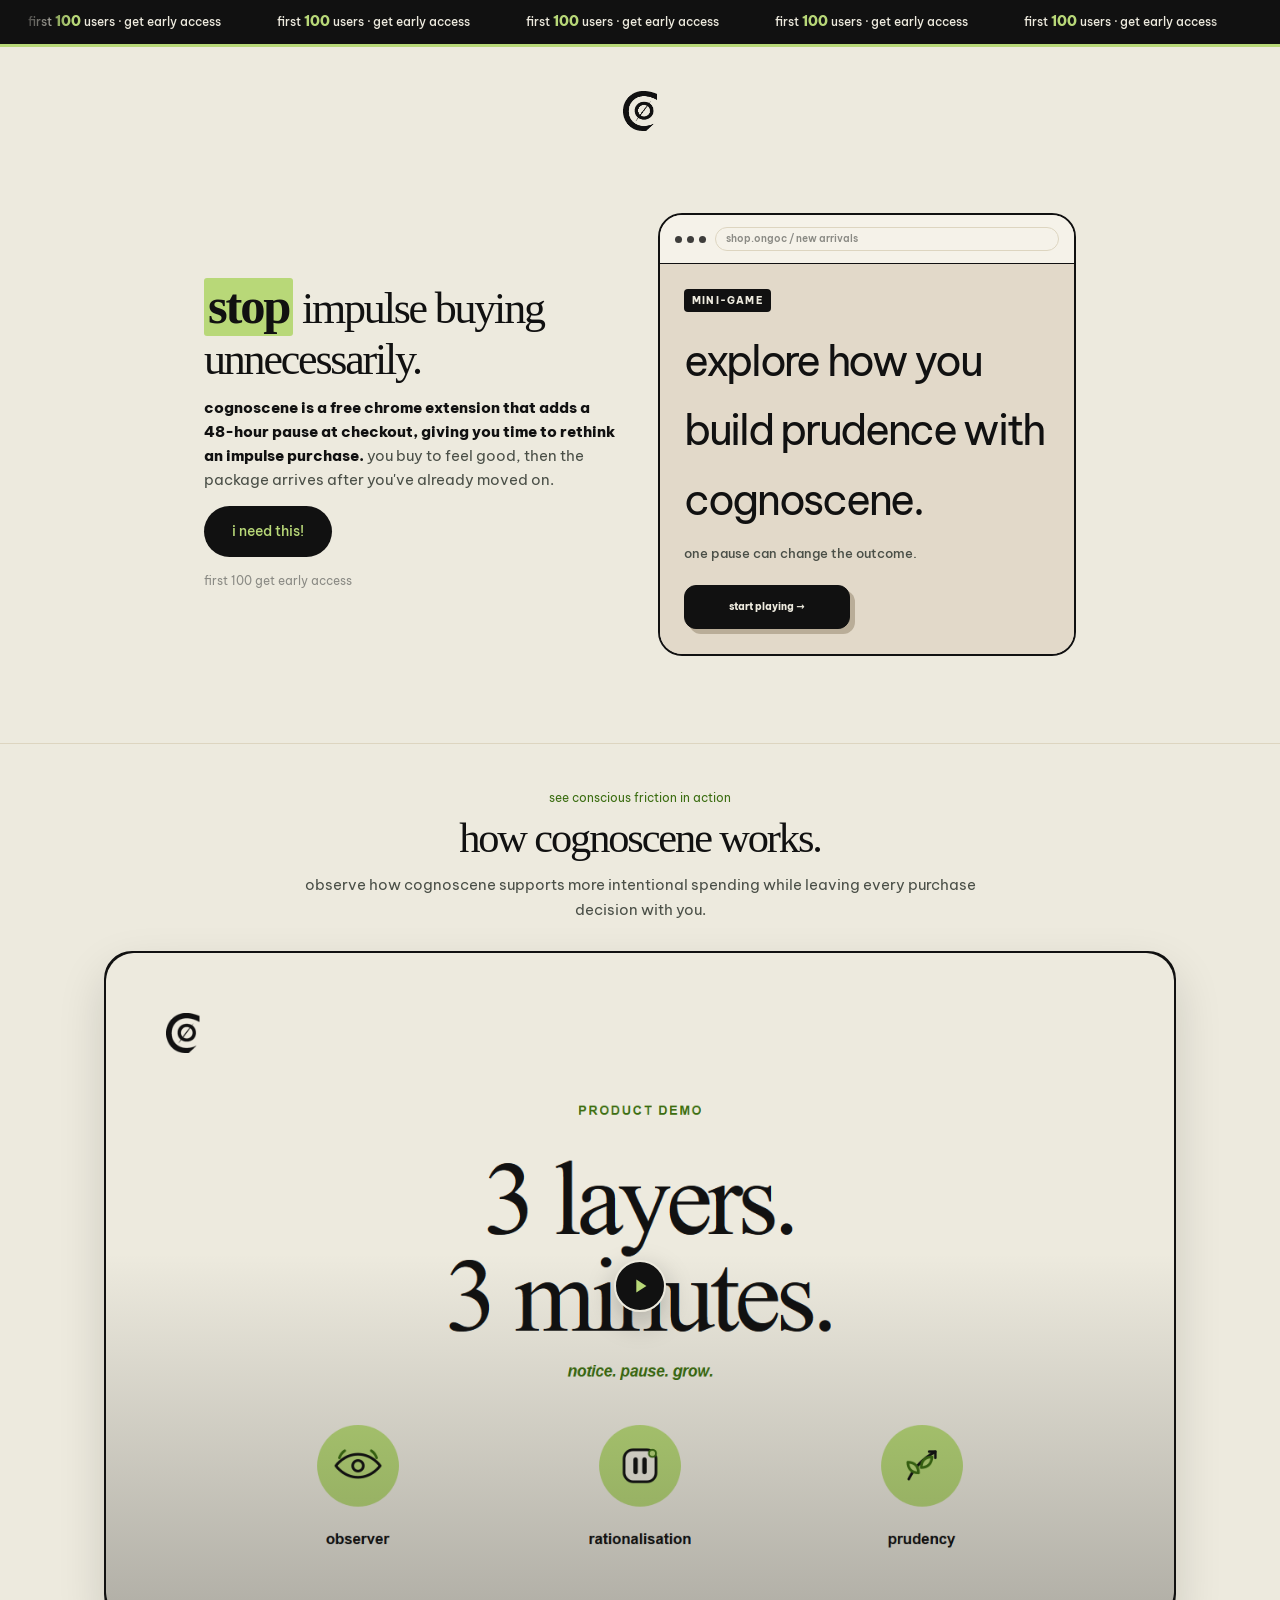
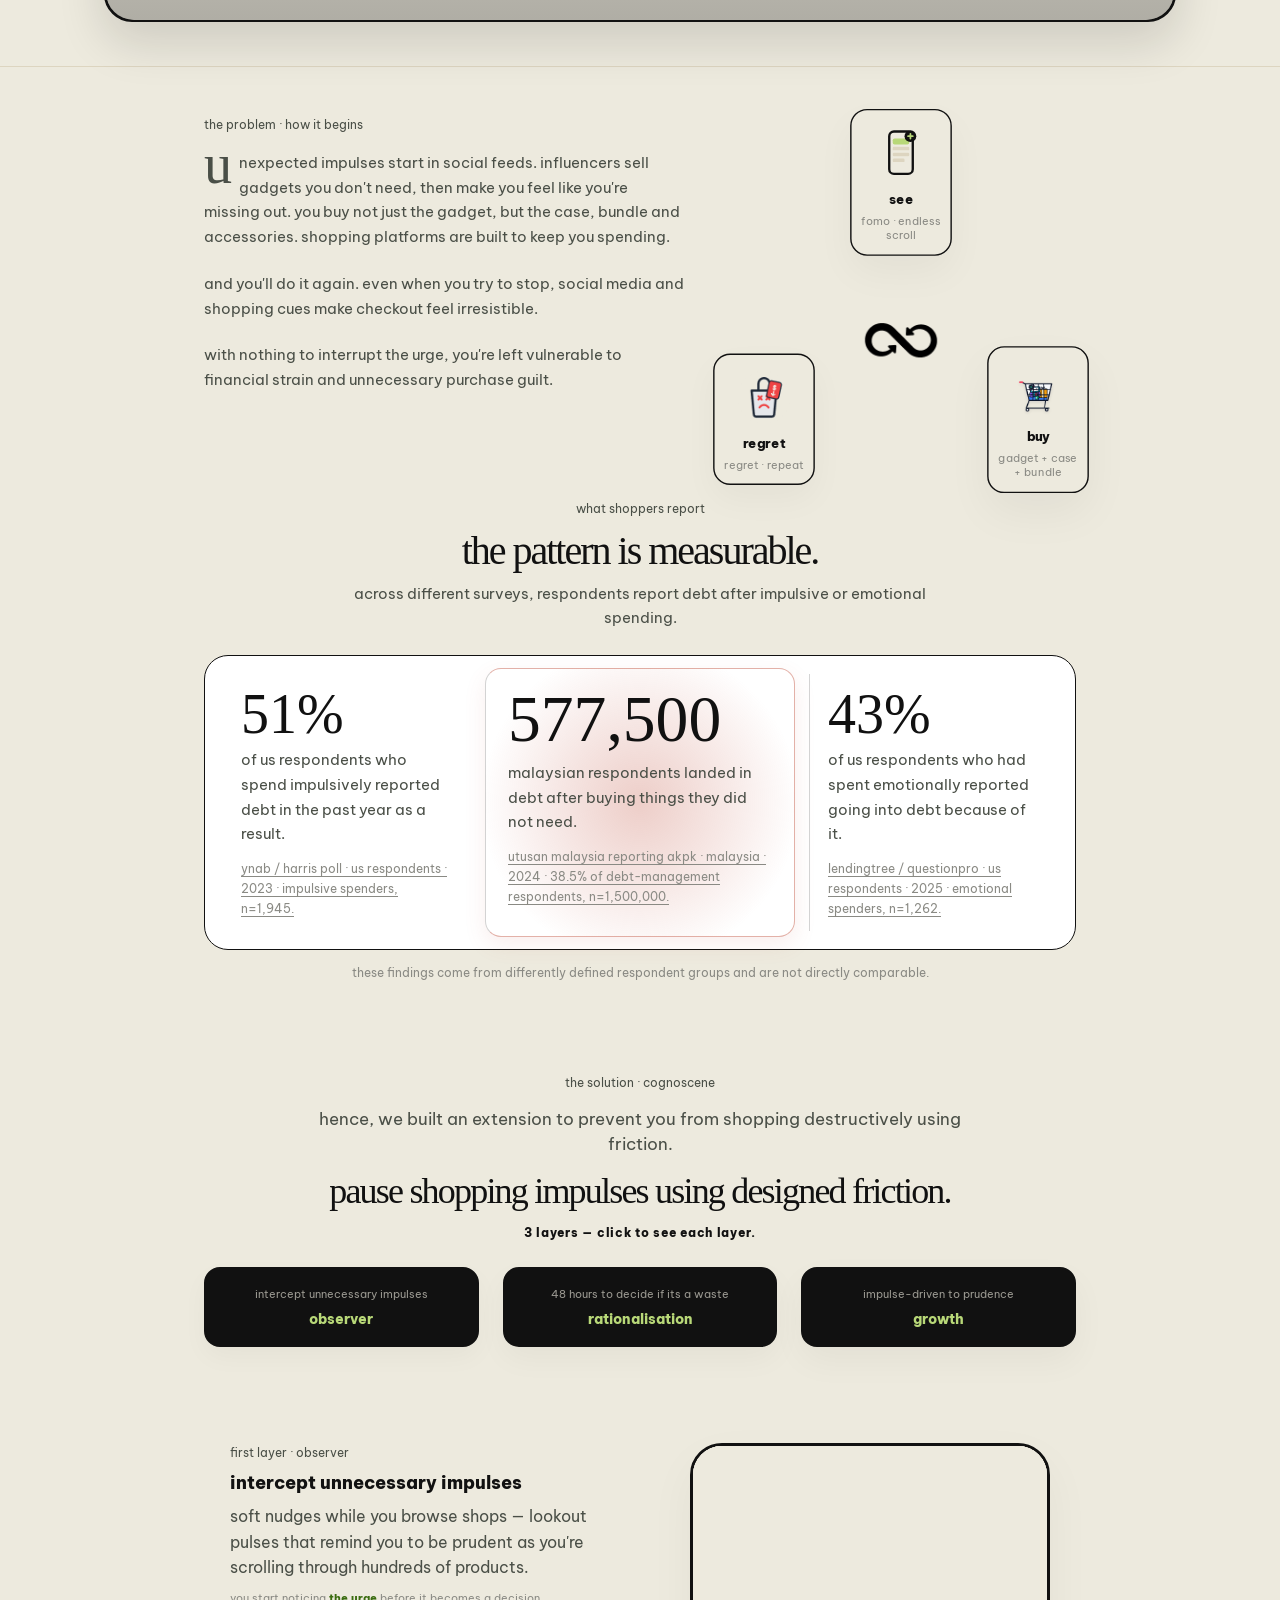
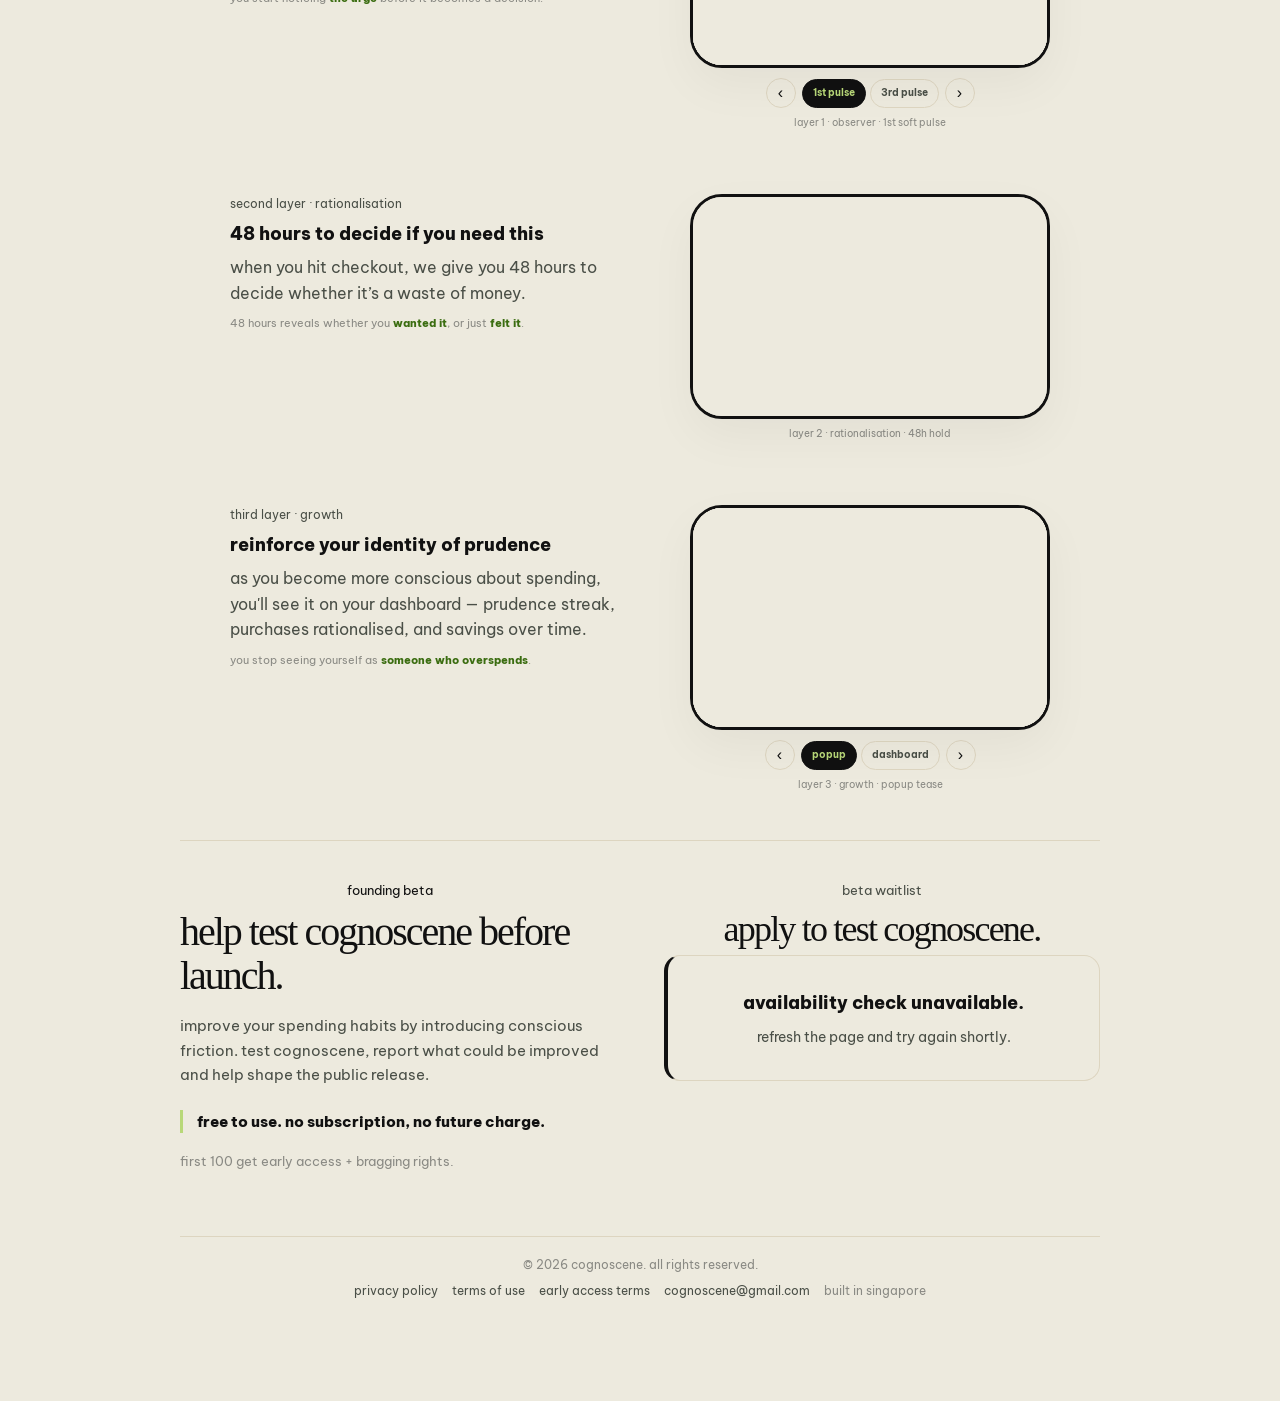
==== commit 0288c598: "Emphasize game start state" ====
--- a/index.html
+++ b/index.html
@@ -2678,7 +2678,7 @@
           <section class="hero-game" id="heroGame" aria-label="interactive conscious friction experience">
             <div class="hero-game-browser-head" aria-hidden="true">
               <span class="hero-game-browser-dots"><i></i><i></i><i></i></span>
-              <span class="hero-game-browser-url">shop.ongoc.example / new arrivals</span>
+              <span class="hero-game-browser-url">shop.ongoc / new arrivals</span>
             </div>
             <div class="hero-game-stage">
               <div class="hero-game-scene" data-game-scene="start">
@@ -6421,8 +6421,12 @@
     .hero-game-primary:hover, .hero-game-primary:focus-visible { outline: none; box-shadow: 0 3px 0 rgba(17,17,17,.2); transform: translateY(-1px); }
     .hero-game-primary:disabled { cursor: wait; opacity: .42; transform: none; }
     .hero-game-start { align-items: flex-start; justify-content: center; }
-    .hero-game-start h3 { max-width: 400px; }
+    .hero-game-start { position: relative; background: #e2d9c9; }
+    .hero-game-start h3 { max-width: 400px; font-size: clamp(32px, 5vw, 42px); }
+    .hero-game-start .hero-game-scene-kicker { display: inline-block; margin-bottom: 14px !important; padding: 6px 8px; border-radius: 4px; background: var(--black); color: var(--cream) !important; }
     .hero-game-start > p:not(.hero-game-scene-kicker) { margin-bottom: 22px; }
+    .hero-game-start .hero-game-primary { min-width: 166px; background: var(--black); color: var(--cream); box-shadow: 5px 5px 0 #b9ad98; }
+    .hero-game-start .hero-game-primary:hover, .hero-game-start .hero-game-primary:focus-visible { box-shadow: 7px 7px 0 #b9ad98; }
     .hero-game-hold { align-items: center; text-align: center; }
     .hero-game-hold-card { width: min(100%, 330px); margin: 0 auto 18px; padding: 18px; border: 1px solid var(--line); border-radius: 15px; background: #f5f2e9; }
     .hero-game-hold-card h3 { max-width: none; margin-bottom: 6px; font-size: 25px; }
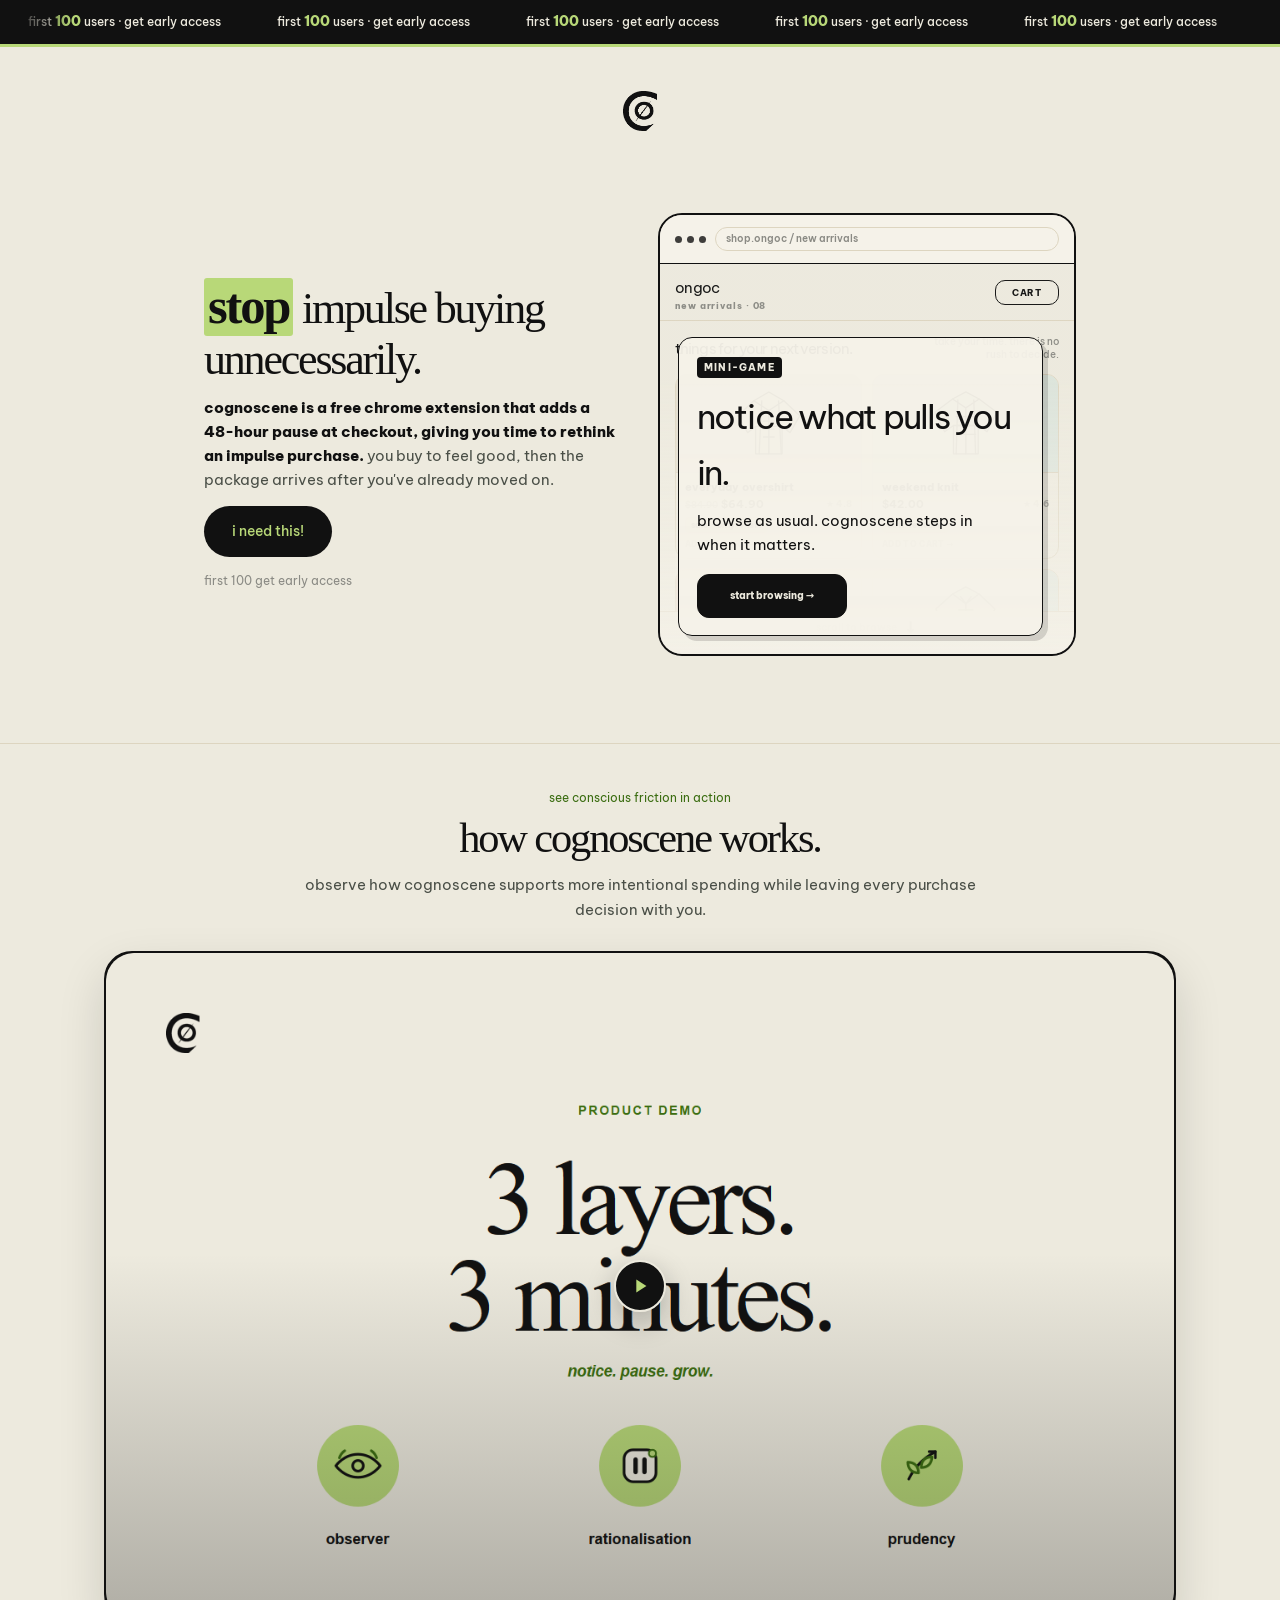
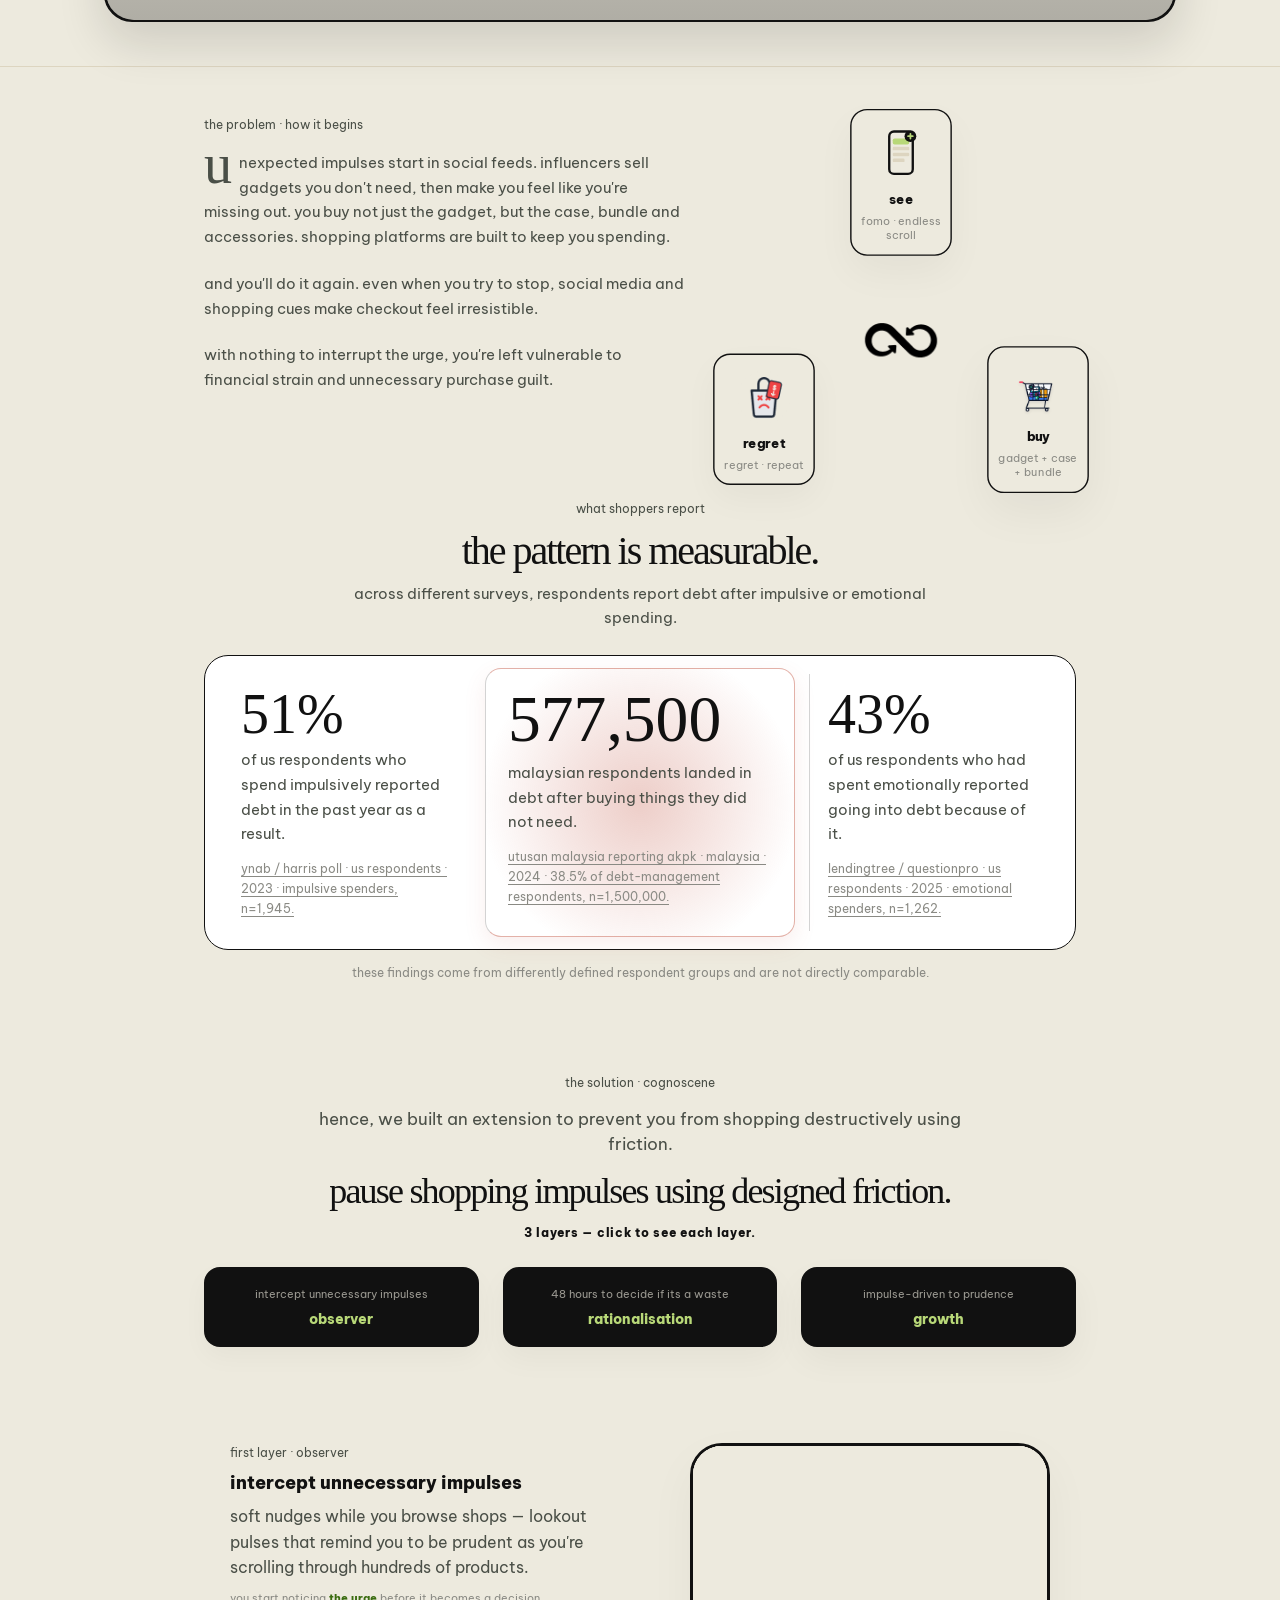
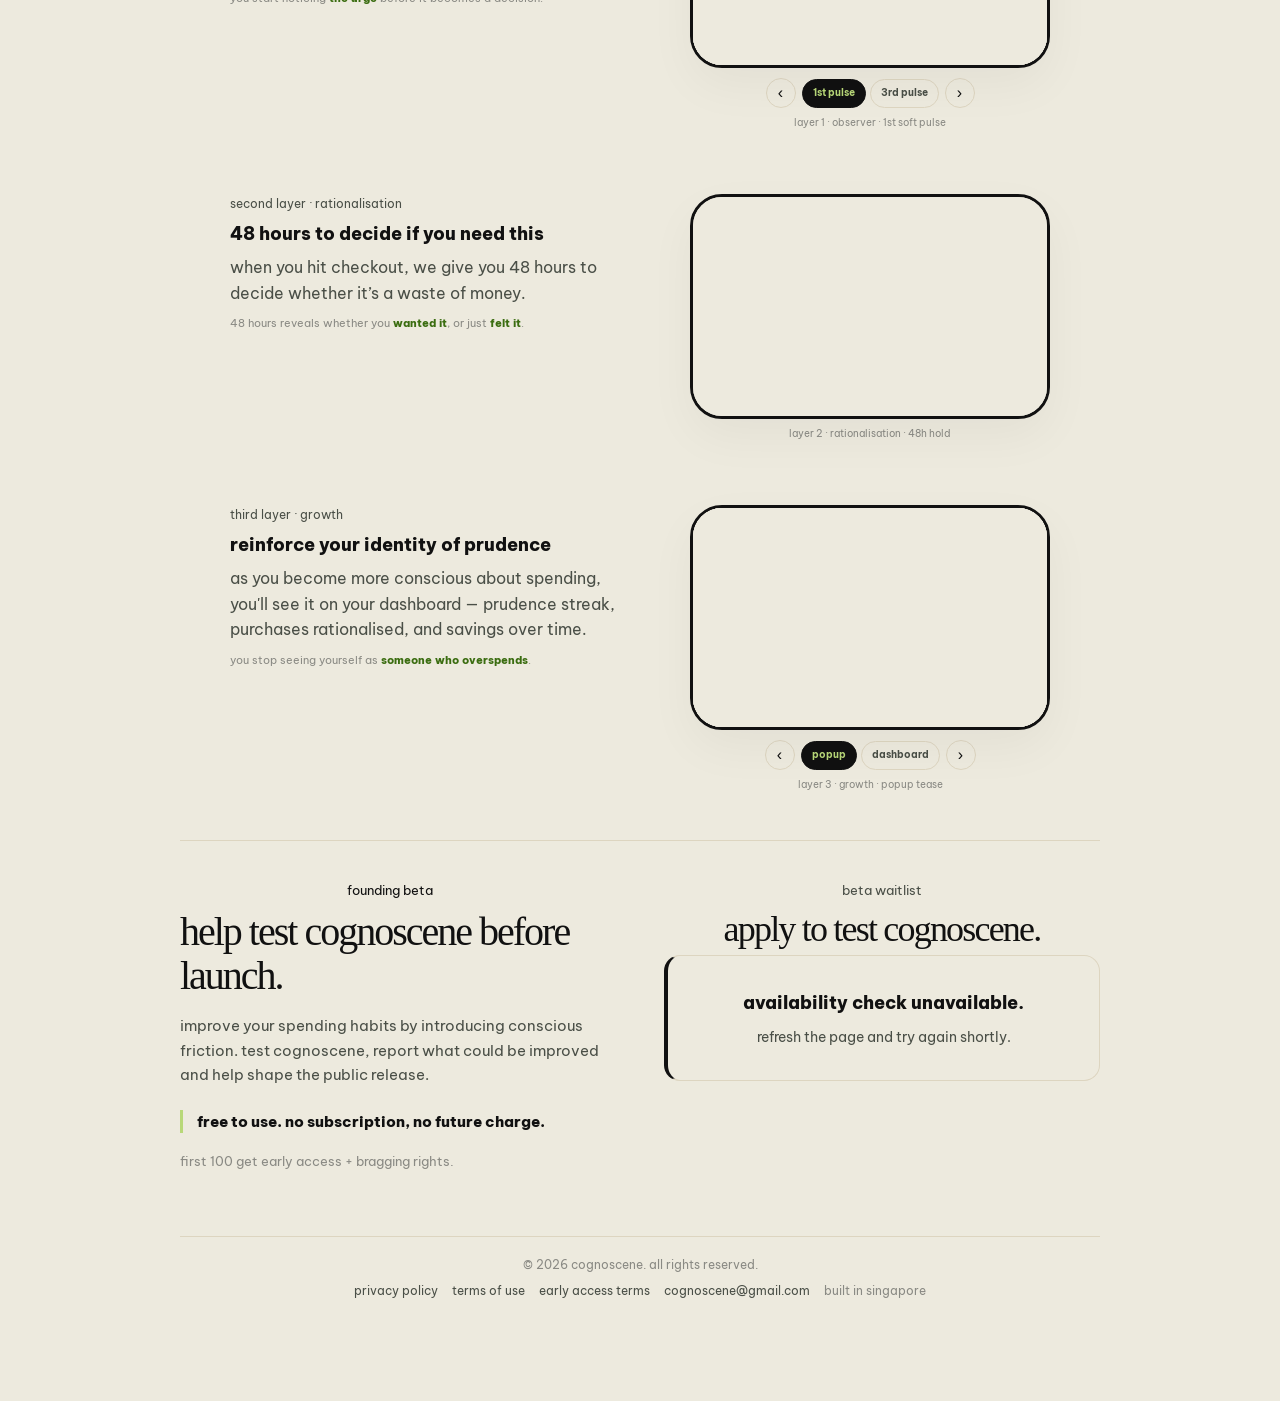
==== commit d68d7fb9: "Make game start inside the Ongoc shop" ====
--- a/index.html
+++ b/index.html
@@ -2683,13 +2683,15 @@
             <div class="hero-game-stage">
               <div class="hero-game-scene" data-game-scene="start">
                 <div class="hero-game-surface hero-game-start">
-                  <p class="hero-game-scene-kicker" id="heroGameStartKicker">mini-game</p>
-                  <h3 id="heroGameStartTitle">explore how you build prudence with cognoscene.</h3>
-                  <p id="heroGameStartCopy">one pause can change the outcome.</p>
-                  <button type="button" class="hero-game-primary" data-game-start id="heroGameStartButton">start playing →</button>
+                  <div class="hero-game-start-panel">
+                    <p class="hero-game-scene-kicker" id="heroGameStartKicker">mini-game</p>
+                    <h3 id="heroGameStartTitle">notice what pulls you in.</h3>
+                    <p id="heroGameStartCopy">browse as usual. cognoscene steps in when it matters.</p>
+                    <button type="button" class="hero-game-primary" data-game-start id="heroGameStartButton">start browsing →</button>
+                  </div>
                 </div>
               </div>
-              <div class="hero-game-scene" data-game-scene="browse" hidden>
+              <div class="hero-game-scene" data-game-scene="browse">
                 <div class="hero-game-store-bar">
                   <div class="hero-game-store-heading"><p class="hero-game-store-name">ongoc</p><p class="hero-game-store-meta">new arrivals · 08</p></div>
                   <button type="button" class="hero-game-cart-toggle" data-game-cart-toggle aria-expanded="false" aria-controls="heroGameCart" aria-label="cart"><span>cart</span></button>
@@ -5607,7 +5609,11 @@
         stopTimers();
         if (name !== 'browse') hideObserver(false);
         scenes.forEach(function(scene) {
-          var active = scene.getAttribute('data-game-scene') === name;
+          var sceneName = scene.getAttribute('data-game-scene');
+          var active = sceneName === name;
+          /* The start prompt is an overlay on the shop, so keep the shop
+             visible underneath it until the visitor begins browsing. */
+          if (name === 'start' && sceneName === 'browse') active = true;
           scene.hidden = !active;
         });
         if (name === 'hold') startHold();
@@ -6327,7 +6333,9 @@
     .hero-game-browser-dots { display: flex; gap: 5px; }
     .hero-game-browser-dots i { width: 7px; height: 7px; border-radius: 50%; background: var(--black); opacity: .8; }
     .hero-game-browser-url { flex: 1; padding: 6px 10px; overflow: hidden; border: 1px solid var(--line); border-radius: 999px; color: var(--muted); font: 600 10px/1 var(--sans); white-space: nowrap; text-overflow: ellipsis; }
+    .hero-game-stage { position: relative; }
     .hero-game-scene { min-height: 390px; animation: heroGameIn .2s ease both; }
+    .hero-game-scene[data-game-scene="start"] { position: absolute; inset: 0; z-index: 3; }
     .hero-game-scene[hidden] { display: none !important; }
     @keyframes heroGameIn { from { opacity: 0; transform: translateY(5px); } to { opacity: 1; transform: translateY(0); } }
     .hero-game-store-bar { display: flex; align-items: center; justify-content: space-between; gap: 8px; padding: 12px 15px 10px; border-bottom: 1px solid var(--line); }
@@ -6420,13 +6428,13 @@
     .hero-game-primary { min-height: 44px; padding: 11px 14px; border: 1px solid var(--black); border-radius: 12px; background: var(--cream); color: var(--black); font: 800 10px/1.15 var(--sans); cursor: pointer; transition: transform .16s ease, box-shadow .16s ease; }
     .hero-game-primary:hover, .hero-game-primary:focus-visible { outline: none; box-shadow: 0 3px 0 rgba(17,17,17,.2); transform: translateY(-1px); }
     .hero-game-primary:disabled { cursor: wait; opacity: .42; transform: none; }
-    .hero-game-start { align-items: flex-start; justify-content: center; }
-    .hero-game-start { position: relative; background: #e2d9c9; }
-    .hero-game-start h3 { max-width: 400px; font-size: clamp(32px, 5vw, 42px); }
-    .hero-game-start .hero-game-scene-kicker { display: inline-block; margin-bottom: 14px !important; padding: 6px 8px; border-radius: 4px; background: var(--black); color: var(--cream) !important; }
-    .hero-game-start > p:not(.hero-game-scene-kicker) { margin-bottom: 22px; }
-    .hero-game-start .hero-game-primary { min-width: 166px; background: var(--black); color: var(--cream); box-shadow: 5px 5px 0 #b9ad98; }
-    .hero-game-start .hero-game-primary:hover, .hero-game-start .hero-game-primary:focus-visible { box-shadow: 7px 7px 0 #b9ad98; }
+    .hero-game-start { align-items: stretch; justify-content: flex-end; min-height: 390px; padding: 18px; background: linear-gradient(180deg, rgba(245,242,233,.04) 30%, rgba(245,242,233,.82) 100%); }
+    .hero-game-start-panel { width: min(100%, 365px); padding: 16px 18px 17px; border: 1px solid var(--black); border-radius: 14px; background: rgba(245,242,233,.96); box-shadow: 5px 5px 0 rgba(17,17,17,.15); }
+    .hero-game-start h3 { max-width: 330px; margin-bottom: 7px; font-size: clamp(25px, 4vw, 34px); }
+    .hero-game-start .hero-game-scene-kicker { display: inline-block; margin-bottom: 11px !important; padding: 5px 7px; border-radius: 4px; background: var(--black); color: var(--cream) !important; }
+    .hero-game-start > .hero-game-start-panel > p:not(.hero-game-scene-kicker) { max-width: 315px; margin-bottom: 16px; }
+    .hero-game-start .hero-game-primary { min-width: 150px; background: var(--black); color: var(--cream); box-shadow: none; }
+    .hero-game-start .hero-game-primary:hover, .hero-game-start .hero-game-primary:focus-visible { box-shadow: 3px 3px 0 rgba(17,17,17,.22); }
     .hero-game-hold { align-items: center; text-align: center; }
     .hero-game-hold-card { width: min(100%, 330px); margin: 0 auto 18px; padding: 18px; border: 1px solid var(--line); border-radius: 15px; background: #f5f2e9; }
     .hero-game-hold-card h3 { max-width: none; margin-bottom: 6px; font-size: 25px; }
@@ -6511,7 +6519,8 @@
     .hero-game-followup-options { display: grid; grid-template-columns: 1fr 1fr; gap: 7px; }
     .hero-game-followup-options .hero-game-button { min-height: 34px; padding: 8px; background: var(--cream); color: var(--black); font-size: 9px; }
     @media (max-width: 760px) {
-      .hero-game-start { padding: 20px; }
+      .hero-game-start { min-height: 350px; padding: 14px; }
+      .hero-game-start-panel { width: 100%; padding: 14px 15px 15px; }
       .hero-game-dashboard { width: 100%; }
       .hero-game-cart { margin-inline: 12px; }
       .hero-game-cart-toggle { min-width: 86px; }
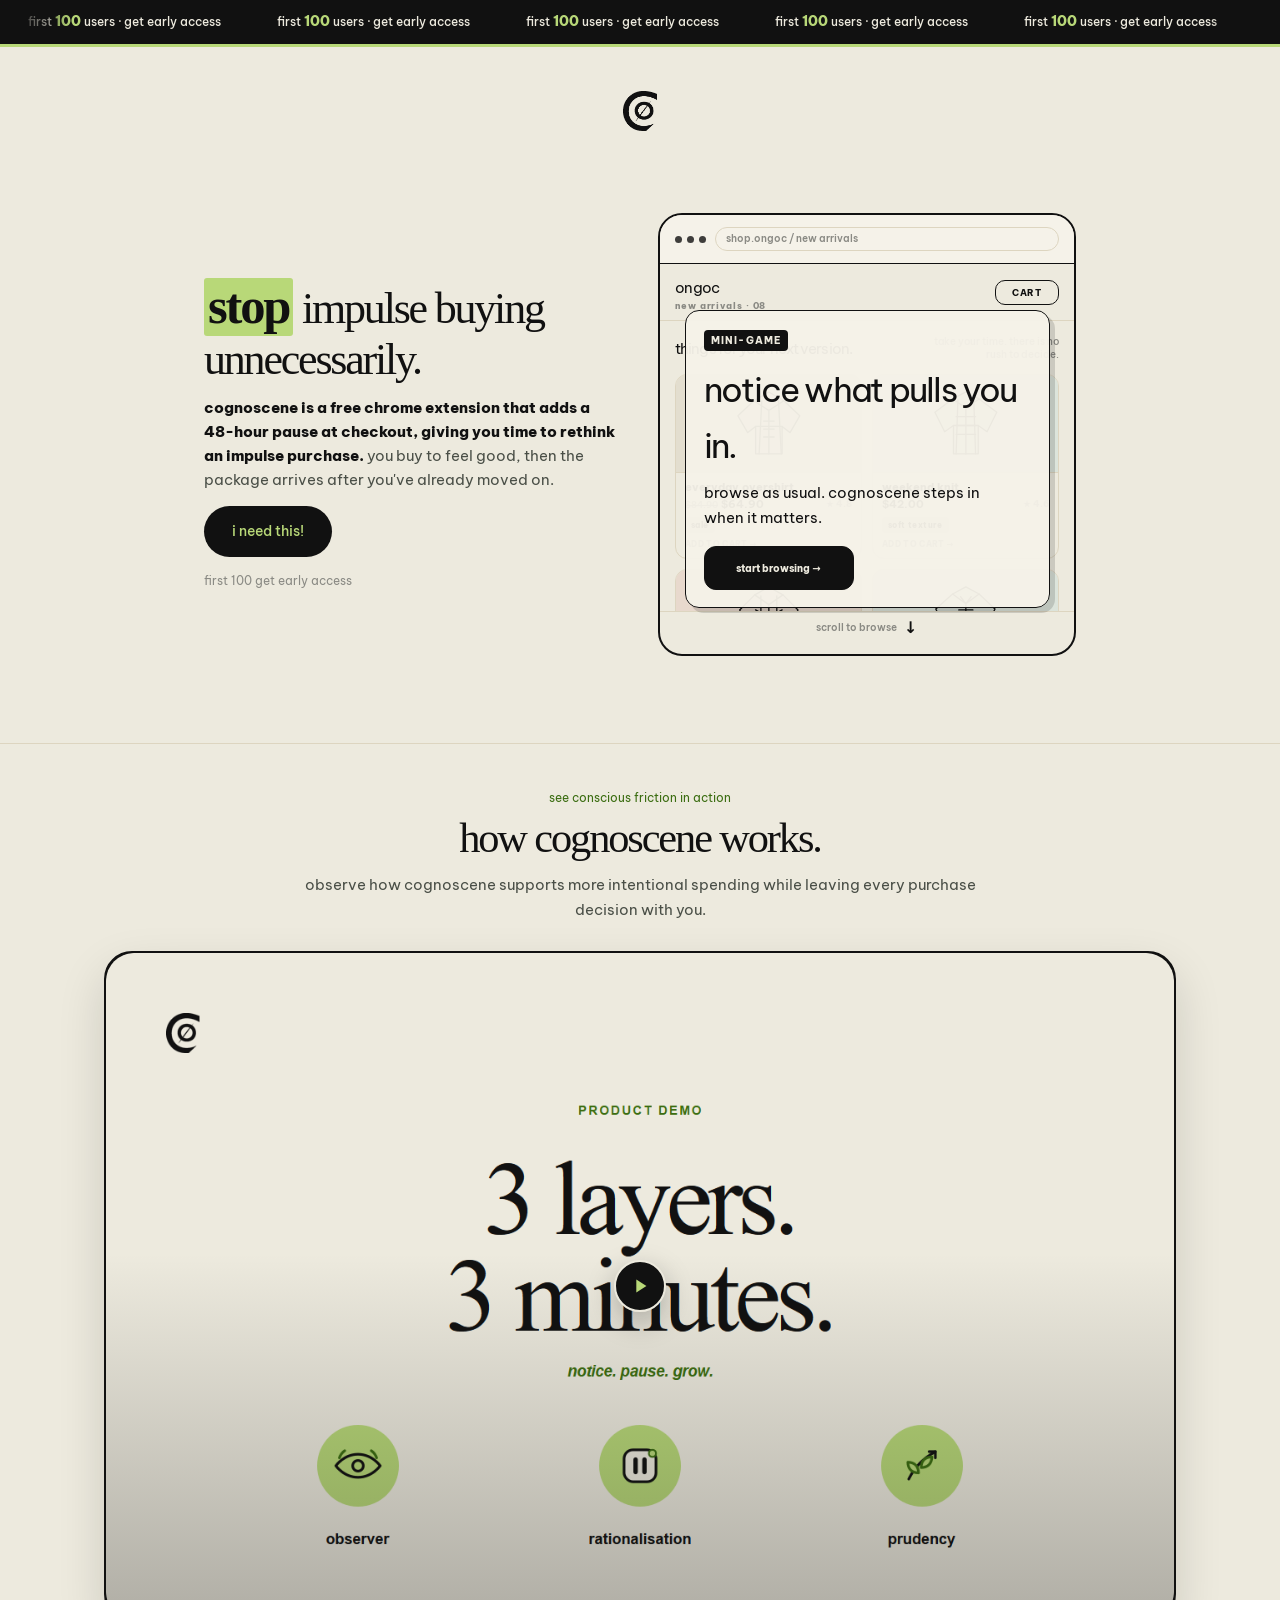
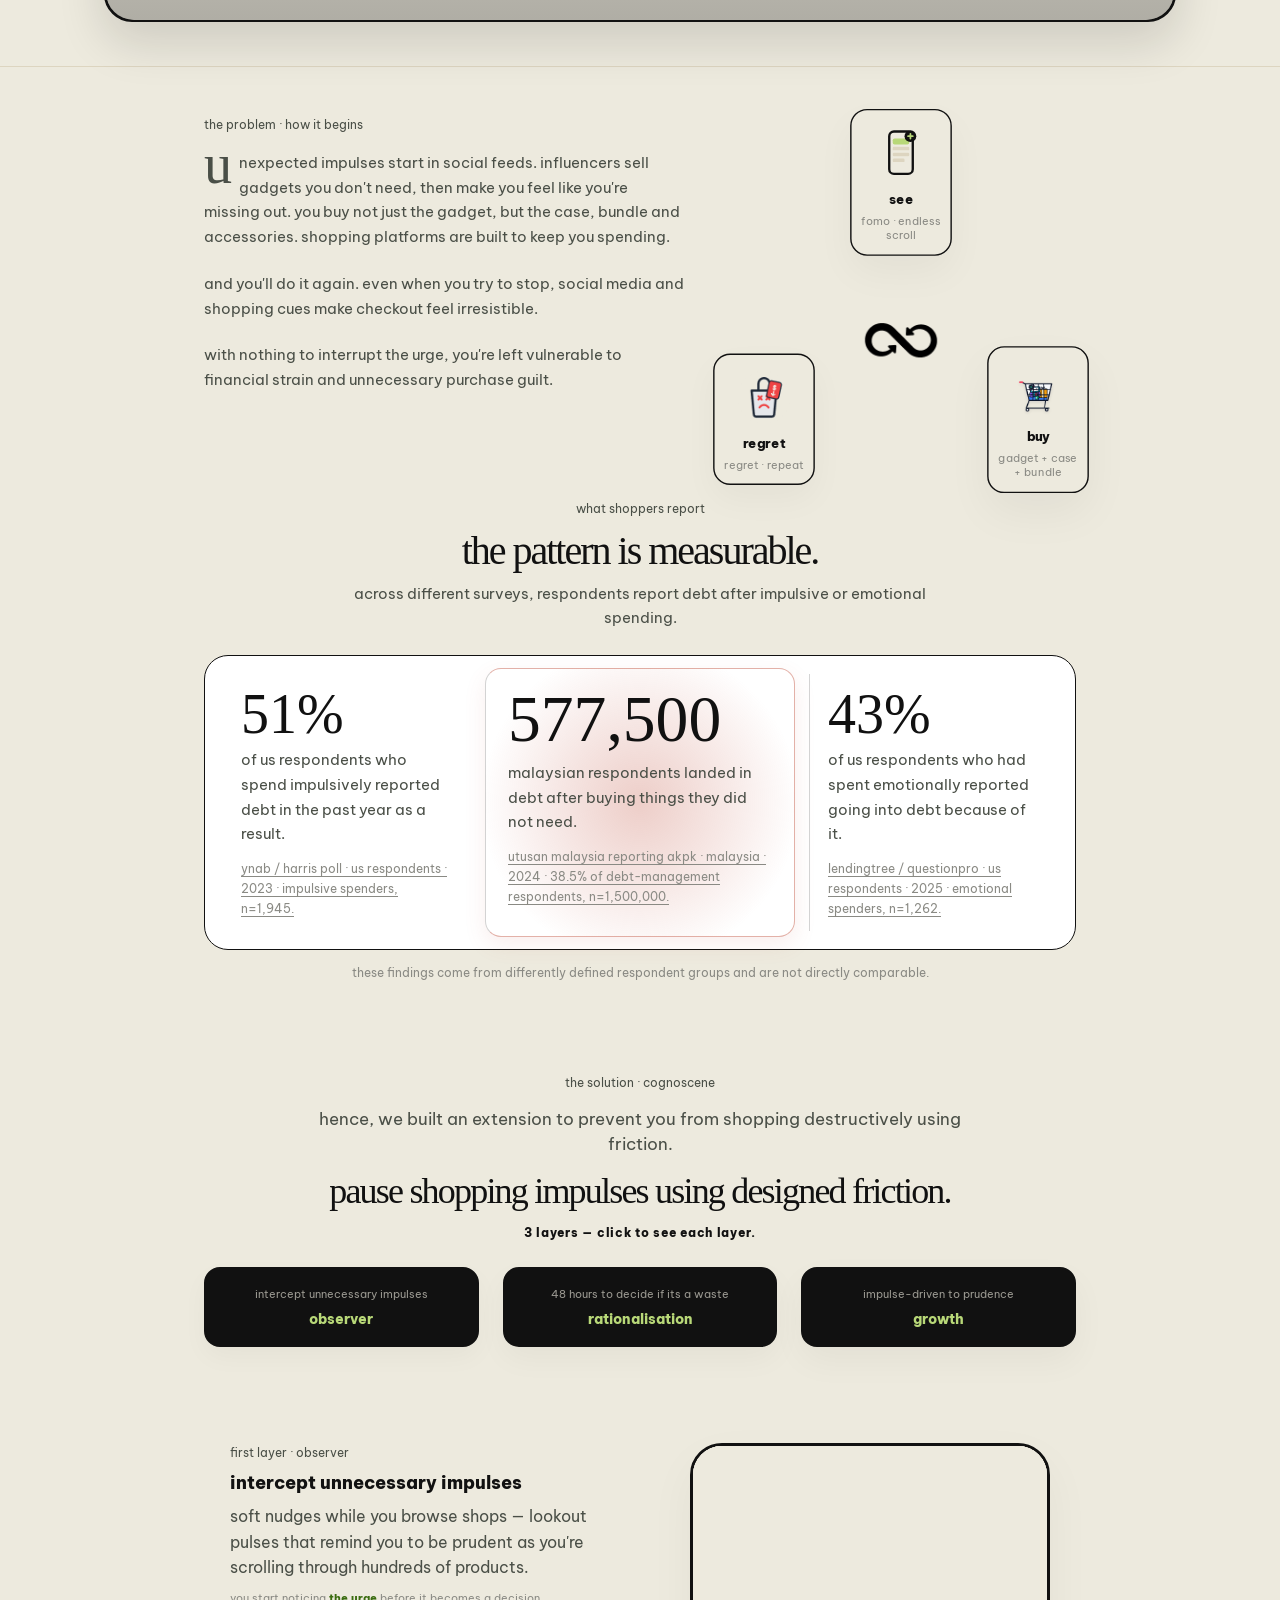
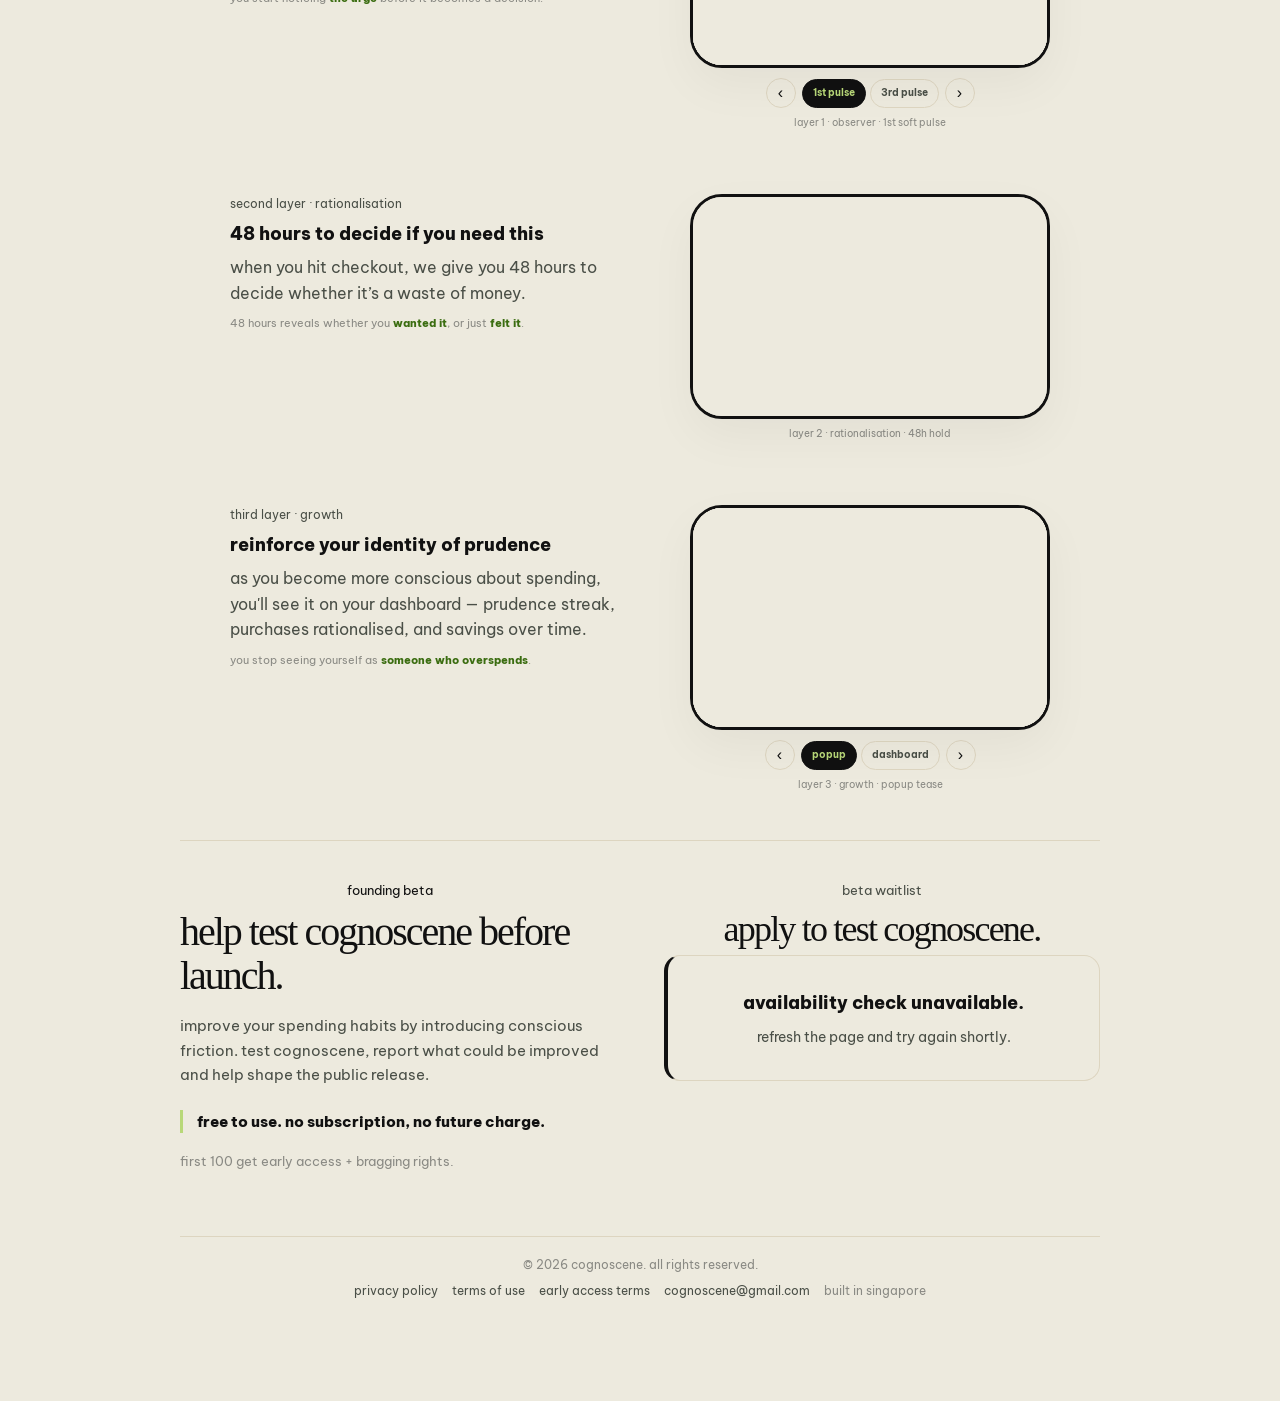
==== commit f1d7b35a: "Refine game start observer and sale signals" ====
--- a/index.html
+++ b/index.html
@@ -2675,7 +2675,7 @@
       </div>
 
         <div class="hero-visual" aria-label="interactive conscious friction experience">
-          <section class="hero-game" id="heroGame" aria-label="interactive conscious friction experience">
+          <section class="hero-game is-awaiting-start" id="heroGame" aria-label="interactive conscious friction experience">
             <div class="hero-game-browser-head" aria-hidden="true">
               <span class="hero-game-browser-dots"><i></i><i></i><i></i></span>
               <span class="hero-game-browser-url">shop.ongoc / new arrivals</span>
@@ -2696,6 +2696,7 @@
                   <div class="hero-game-store-heading"><p class="hero-game-store-name">ongoc</p><p class="hero-game-store-meta">new arrivals · 08</p></div>
                   <button type="button" class="hero-game-cart-toggle" data-game-cart-toggle aria-expanded="false" aria-controls="heroGameCart" aria-label="cart"><span>cart</span></button>
                 </div>
+                <div class="hero-game-sale-hold" id="heroGameSaleHold" hidden role="status" aria-live="polite"><span id="heroGameSaleHoldLabel">sale price held for</span> <strong id="heroGameSaleHoldTime">00:15</strong></div>
                 <div class="hero-game-cart" id="heroGameCart" hidden>
                   <div class="hero-game-cart-head"><span>your cart</span><strong id="heroGameCartSummary">$0.00</strong></div>
                   <div class="hero-game-cart-items" id="heroGameCartItems"></div>
@@ -2707,13 +2708,13 @@
                 <div class="hero-game-browser-scroll" id="heroGameShopScroll" tabindex="0" role="region" aria-label="scrollable shop items">
                   <div class="hero-game-store-intro"><h3>things for your next version.</h3><p>take your time. there is no rush to decide.</p></div>
                   <div class="hero-game-feed">
-                    <button type="button" class="hero-game-product" data-game-amount="64.90" data-game-product-id="everyday-overshirt" data-game-product="everyday overshirt" aria-label="add everyday overshirt to cart"><span class="hero-game-product-art"><svg viewBox="0 0 120 90" aria-hidden="true"><path class="fill" d="M43 19 60 9l17 10 18 17-11 19-9-7v31H45V48l-9 7-11-19z"/><path d="M43 19 60 30l17-11M60 30v49M45 48h30M52 19l-3 60m22-60 3 60M60 30v49"/><path d="M54 42h12m-12 9h12m-12 9h12"/></svg></span><span class="hero-game-product-copy"><span class="hero-game-product-name">everyday overshirt</span><span class="hero-game-product-row"><span><del>$84.90</del> <strong>$64.90</strong></span><span class="hero-game-product-rating">★ 4.8</span></span><span class="hero-game-product-badge">sale · only 4 left</span><span class="hero-game-product-action" aria-hidden="true">add to cart →</span></span></button>
+                    <button type="button" class="hero-game-product" data-game-amount="64.90" data-game-product-id="everyday-overshirt" data-game-product="everyday overshirt" data-game-sale="true" aria-label="add everyday overshirt to cart"><span class="hero-game-product-art"><svg viewBox="0 0 120 90" aria-hidden="true"><path class="fill" d="M43 19 60 9l17 10 18 17-11 19-9-7v31H45V48l-9 7-11-19z"/><path d="M43 19 60 30l17-11M60 30v49M45 48h30M52 19l-3 60m22-60 3 60M60 30v49"/><path d="M54 42h12m-12 9h12m-12 9h12"/></svg></span><span class="hero-game-product-copy"><span class="hero-game-product-name">everyday overshirt</span><span class="hero-game-product-row"><span><del>$84.90</del> <strong>$64.90</strong></span><span class="hero-game-product-rating">★ 4.8</span></span><span class="hero-game-product-badge"><span>sale</span><span class="hero-game-sale-stock" hidden> · only 4 left</span></span><span class="hero-game-product-action" aria-hidden="true">add to cart →</span></span></button>
                     <button type="button" class="hero-game-product" data-game-amount="42.00" data-game-product-id="weekend-knit" data-game-product="weekend knit" aria-label="add weekend knit to cart"><span class="hero-game-product-art"><svg viewBox="0 0 120 90" aria-hidden="true"><path class="fill" d="M45 17 60 9l15 8 20 15-11 22-10-7v32H46V47l-10 7-11-22z"/><path d="M45 17 60 27l15-10M60 27v52M46 47h28M51 18l-2 61m20-61 2 61"/><path d="M49 37h22m-22 10h22m-22 10h22"/></svg></span><span class="hero-game-product-copy"><span class="hero-game-product-name">weekend knit</span><span class="hero-game-product-row"><strong>$42.00</strong><span class="hero-game-product-rating">★ 4.6</span></span><span class="hero-game-product-badge">soft texture</span><span class="hero-game-product-action" aria-hidden="true">add to cart →</span></span></button>
-                    <button type="button" class="hero-game-product" data-game-amount="78.49" data-game-product-id="limited-layer" data-game-product="limited layer" aria-label="add limited layer to cart"><span class="hero-game-product-art"><svg viewBox="0 0 120 90" aria-hidden="true"><path class="fill" d="M44 18 60 9l16 9 17 17-10 20-9-7v31H46V48l-9 7-10-20z"/><path d="M44 18 60 29l16-11M60 29v50M46 48h28M45 35l15 8 15-8M51 19v60m18-60v60"/><path d="M54 42h12m-12 9h12"/></svg></span><span class="hero-game-product-copy"><span class="hero-game-product-name">limited layer</span><span class="hero-game-product-row"><span><del>$96.00</del> <strong>$78.49</strong></span><span class="hero-game-product-rating">★ 4.9</span></span><span class="hero-game-product-badge">sale · only 2 left</span><span class="hero-game-product-action" aria-hidden="true">add to cart →</span></span></button>
+                    <button type="button" class="hero-game-product" data-game-amount="78.49" data-game-product-id="limited-layer" data-game-product="limited layer" data-game-sale="true" aria-label="add limited layer to cart"><span class="hero-game-product-art"><svg viewBox="0 0 120 90" aria-hidden="true"><path class="fill" d="M44 18 60 9l16 9 17 17-10 20-9-7v31H46V48l-9 7-10-20z"/><path d="M44 18 60 29l16-11M60 29v50M46 48h28M45 35l15 8 15-8M51 19v60m18-60v60"/><path d="M54 42h12m-12 9h12"/></svg></span><span class="hero-game-product-copy"><span class="hero-game-product-name">limited layer</span><span class="hero-game-product-row"><span><del>$96.00</del> <strong>$78.49</strong></span><span class="hero-game-product-rating">★ 4.9</span></span><span class="hero-game-product-badge"><span>sale</span><span class="hero-game-sale-stock" hidden> · only 2 left</span></span><span class="hero-game-product-action" aria-hidden="true">add to cart →</span></span></button>
                     <button type="button" class="hero-game-product" data-game-amount="54.00" data-game-product-id="linen-shirt" data-game-product="linen shirt" aria-label="add linen shirt to cart"><span class="hero-game-product-art"><svg viewBox="0 0 120 90" aria-hidden="true"><path class="fill" d="M45 17 60 9l15 8 18 17-10 20-9-7v32H46V47l-10 7-10-20z"/><path d="M45 17 60 28l15-11M60 28v51M46 47h28M54 20l6 8 6-8M52 35h16m-8-7v51M52 44h16m-16 10h16"/></svg></span><span class="hero-game-product-copy"><span class="hero-game-product-name">linen shirt</span><span class="hero-game-product-row"><strong>$54.00</strong><span class="hero-game-product-rating">★ 4.7</span></span><span class="hero-game-product-badge">only 5 left</span><span class="hero-game-product-action" aria-hidden="true">add to cart →</span></span></button>
                     <button type="button" class="hero-game-product" data-game-amount="31.50" data-game-product-id="weekend-cap" data-game-product="weekend cap" aria-label="add weekend cap to cart"><span class="hero-game-product-art"><svg viewBox="0 0 120 90" aria-hidden="true"><path class="fill" d="M35 49c1-25 14-35 31-35 14 0 26 10 28 33l-28 8z"/><path d="M35 49c1-25 14-35 31-35 14 0 26 10 28 33M35 49l31 6 28-8M46 42c10 5 20 5 30 0M44 31c8 4 17 5 27 1"/></svg></span><span class="hero-game-product-copy"><span class="hero-game-product-name">weekend cap</span><span class="hero-game-product-row"><strong>$31.50</strong><span class="hero-game-product-rating">★ 4.5</span></span><span class="hero-game-product-badge">easy add-on</span><span class="hero-game-product-action" aria-hidden="true">add to cart →</span></span></button>
                     <button type="button" class="hero-game-product" data-game-amount="58.00" data-game-product-id="cotton-cardigan" data-game-product="cotton cardigan" aria-label="add cotton cardigan to cart"><span class="hero-game-product-art"><svg viewBox="0 0 120 90" aria-hidden="true"><path class="fill" d="M44 18 60 9l16 9 17 17-10 20-9-7v31H46V48l-9 7-10-20z"/><path d="M44 18 60 29l16-11M60 29v50M46 48h28M52 20v59m16-59v59M54 39h12m-12 11h12m-12 11h12"/></svg></span><span class="hero-game-product-copy"><span class="hero-game-product-name">cotton cardigan</span><span class="hero-game-product-row"><strong>$58.00</strong><span class="hero-game-product-rating">★ 4.8</span></span><span class="hero-game-product-badge">only 3 left</span><span class="hero-game-product-action" aria-hidden="true">add to cart →</span></span></button>
-                    <button type="button" class="hero-game-product" data-game-amount="72.00" data-game-product-id="relaxed-trouser" data-game-product="relaxed trouser" aria-label="add relaxed trouser to cart"><span class="hero-game-product-art"><svg viewBox="0 0 120 90" aria-hidden="true"><path class="fill" d="M42 12h36l5 28-12 42H57L52 50 47 82H33l12-42z"/><path d="M42 12h36M45 40h30M52 13l8 10 8-10M52 50l5 32m11-32-6 32M38 73h17m12 0h13"/></svg></span><span class="hero-game-product-copy"><span class="hero-game-product-name">relaxed trouser</span><span class="hero-game-product-row"><span><del>$92.00</del> <strong>$72.00</strong></span><span class="hero-game-product-rating">★ 4.6</span></span><span class="hero-game-product-badge">sale · only 6 left</span><span class="hero-game-product-action" aria-hidden="true">add to cart →</span></span></button>
+                    <button type="button" class="hero-game-product" data-game-amount="72.00" data-game-product-id="relaxed-trouser" data-game-product="relaxed trouser" data-game-sale="true" aria-label="add relaxed trouser to cart"><span class="hero-game-product-art"><svg viewBox="0 0 120 90" aria-hidden="true"><path class="fill" d="M42 12h36l5 28-12 42H57L52 50 47 82H33l12-42z"/><path d="M42 12h36M45 40h30M52 13l8 10 8-10M52 50l5 32m11-32-6 32M38 73h17m12 0h13"/></svg></span><span class="hero-game-product-copy"><span class="hero-game-product-name">relaxed trouser</span><span class="hero-game-product-row"><span><del>$92.00</del> <strong>$72.00</strong></span><span class="hero-game-product-rating">★ 4.6</span></span><span class="hero-game-product-badge"><span>sale</span><span class="hero-game-sale-stock" hidden> · only 6 left</span></span><span class="hero-game-product-action" aria-hidden="true">add to cart →</span></span></button>
                     <button type="button" class="hero-game-product" data-game-amount="49.00" data-game-product-id="denim-skirt" data-game-product="denim skirt" aria-label="add denim skirt to cart"><span class="hero-game-product-art"><svg viewBox="0 0 120 90" aria-hidden="true"><path class="fill" d="M48 12h24l3 22 13 45H32l13-45z"/><path d="M48 12h24m-12 0v22m-15 0h30M43 52h34M40 64h40M48 12h24l3 22 13 45H32l13-45z"/></svg></span><span class="hero-game-product-copy"><span class="hero-game-product-name">denim skirt</span><span class="hero-game-product-row"><strong>$49.00</strong><span class="hero-game-product-rating">★ 4.5</span></span><span class="hero-game-product-badge">new cut</span><span class="hero-game-product-action" aria-hidden="true">add to cart →</span></span></button>
                   </div>
                 </div>
@@ -2722,10 +2723,10 @@
                   <div class="hero-game-observer-card">
                     <p class="hero-game-scene-kicker">browse pause</p>
                     <h3 id="heroGameObserverTitle">the scroll is paused.</h3>
-                    <p>take a breath before you keep scrolling.</p>
+                    <p id="heroGameObserverCopy">take a breath before you keep browsing.</p>
                     <div class="hero-game-observer-actions">
                       <button type="button" class="hero-game-button hero-game-button--leave" data-game-leave>yeah, i don’t need this<span>step away</span></button>
-                      <button type="button" class="hero-game-button hero-game-button--continue" data-game-observer-continue>continue with prudence<span>keep browsing</span></button>
+                      <button type="button" class="hero-game-button hero-game-button--continue" data-game-observer-continue>keep browsing<span>continue shopping</span></button>
                     </div>
                   </div>
                 </div>
@@ -2758,7 +2759,6 @@
               </div>
               <div class="hero-game-scene" data-game-scene="result" hidden>
                 <div class="hero-game-surface hero-game-success">
-                  <p class="hero-game-scene-kicker" id="heroGameResultLabel">your decision</p>
                   <div class="hero-game-success-mark" id="heroGameSuccessMark" aria-hidden="true">✓</div>
                   <h3 id="heroGameResultTitle">congratulations. you've just saved some money.</h3>
                   <p id="heroGameResultCopy">you chose to rationalise your purchase.</p>
@@ -5354,6 +5354,11 @@
       var cartItemsEl = document.getElementById('heroGameCartItems');
       var checkoutButton = game.querySelector('[data-game-checkout]');
       var observerEl = document.getElementById('heroGameObserver');
+      var observerTitleEl = document.getElementById('heroGameObserverTitle');
+      var observerCopyEl = document.getElementById('heroGameObserverCopy');
+      var saleHoldEl = document.getElementById('heroGameSaleHold');
+      var saleHoldLabelEl = document.getElementById('heroGameSaleHoldLabel');
+      var saleHoldTimeEl = document.getElementById('heroGameSaleHoldTime');
       var selectedProductEl = document.getElementById('heroGameSelectedProduct');
       var selectedAmountEl = document.getElementById('heroGameSelectedAmount');
       var holdProductEl = document.getElementById('heroGameHoldProduct');
@@ -5392,6 +5397,10 @@
       var holdTimer = null;
       var browseTimer = null;
       var confettiTimer = null;
+      var saleHoldTimer = null;
+      var saleHoldEndsAt = 0;
+      var saleHoldActive = false;
+      var saleFomoObserver = null;
       var roundAmount = 64.90;
       var selectedProduct = 'everyday overshirt';
       var savedTotal = 0;
@@ -5400,6 +5409,7 @@
       var decisions = 0;
       var cart = [];
       var observerShownCount = 0;
+      var nextCartObserverThreshold = 2;
       var observerReturnFocus = null;
       var hasStarted = false;
       var browseClockStarted = false;
@@ -5469,6 +5479,110 @@
         });
       }
 
+      function revealSaleFomo(button) {
+        if (!button || button.dataset.gameSaleRevealed === 'true') return;
+        var stock = button.querySelector('.hero-game-sale-stock');
+        if (stock) stock.hidden = false;
+        button.dataset.gameSaleRevealed = 'true';
+        button.classList.add('is-fomo-revealed');
+      }
+
+      function armSaleFomo() {
+        if (!shopScroll || saleFomoObserver) return;
+        var saleButtons = Array.prototype.slice.call(shopScroll.querySelectorAll('[data-game-sale="true"]'));
+        if (!saleButtons.length) return;
+        function schedule(button) {
+          if (button.dataset.gameSaleRevealed === 'true' || button._saleFomoTimer) return;
+          button._saleFomoTimer = window.setTimeout(function() {
+            button._saleFomoTimer = null;
+            revealSaleFomo(button);
+          }, 2000);
+        }
+        function cancel(button) {
+          if (!button._saleFomoTimer) return;
+          window.clearTimeout(button._saleFomoTimer);
+          button._saleFomoTimer = null;
+        }
+        if ('IntersectionObserver' in window) {
+          saleFomoObserver = new IntersectionObserver(function(entries) {
+            entries.forEach(function(entry) {
+              if (entry.isIntersecting && entry.intersectionRatio >= 0.55) schedule(entry.target);
+              else if (!entry.isIntersecting) cancel(entry.target);
+            });
+          }, { root: shopScroll, threshold: [0, 0.55] });
+          saleButtons.forEach(function(button) { saleFomoObserver.observe(button); });
+          return;
+        }
+        function checkVisibility() {
+          var scrollRect = shopScroll.getBoundingClientRect();
+          saleButtons.forEach(function(button) {
+            var rect = button.getBoundingClientRect();
+            var visible = rect.bottom > scrollRect.top && rect.top < scrollRect.bottom;
+            if (visible) schedule(button); else cancel(button);
+          });
+        }
+        shopScroll.addEventListener('scroll', checkVisibility, { passive: true });
+        window.addEventListener('resize', checkVisibility);
+        checkVisibility();
+        saleFomoObserver = { disconnect: function() {
+          shopScroll.removeEventListener('scroll', checkVisibility);
+          window.removeEventListener('resize', checkVisibility);
+          saleButtons.forEach(cancel);
+        }};
+      }
+
+      function resetSaleFomo() {
+        if (saleFomoObserver && saleFomoObserver.disconnect) saleFomoObserver.disconnect();
+        saleFomoObserver = null;
+        Array.prototype.forEach.call(game.querySelectorAll('[data-game-sale="true"]'), function(button) {
+          if (button._saleFomoTimer) window.clearTimeout(button._saleFomoTimer);
+          button._saleFomoTimer = null;
+          button.dataset.gameSaleRevealed = 'false';
+          button.classList.remove('is-fomo-revealed');
+          var stock = button.querySelector('.hero-game-sale-stock');
+          if (stock) stock.hidden = true;
+        });
+      }
+
+      function updateSaleHold() {
+        if (!saleHoldEl || !saleHoldActive) return;
+        var remaining = Math.max(0, Math.ceil((saleHoldEndsAt - Date.now()) / 1000));
+        if (!remaining) {
+          saleHoldActive = false;
+          if (saleHoldTimer) window.clearInterval(saleHoldTimer);
+          saleHoldTimer = null;
+          if (saleHoldLabelEl) saleHoldLabelEl.textContent = 'sale hold ended';
+          if (saleHoldTimeEl) saleHoldTimeEl.textContent = '';
+          saleHoldEl.classList.add('is-ended');
+          return;
+        }
+        if (saleHoldTimeEl) saleHoldTimeEl.textContent = '00:' + String(remaining).padStart(2, '0');
+      }
+
+      function startSaleHold() {
+        if (!saleHoldEl || saleHoldActive) return;
+        saleHoldActive = true;
+        saleHoldEndsAt = Date.now() + 15000;
+        saleHoldEl.hidden = false;
+        saleHoldEl.classList.remove('is-ended');
+        if (saleHoldLabelEl) saleHoldLabelEl.textContent = 'sale price held for';
+        updateSaleHold();
+        saleHoldTimer = window.setInterval(updateSaleHold, 80);
+      }
+
+      function resetSaleHold() {
+        if (saleHoldTimer) window.clearInterval(saleHoldTimer);
+        saleHoldTimer = null;
+        saleHoldActive = false;
+        saleHoldEndsAt = 0;
+        if (saleHoldEl) {
+          saleHoldEl.hidden = true;
+          saleHoldEl.classList.remove('is-ended');
+        }
+        if (saleHoldLabelEl) saleHoldLabelEl.textContent = 'sale price held for';
+        if (saleHoldTimeEl) saleHoldTimeEl.textContent = '00:15';
+      }
+
       function hideObserver(restoreFocus) {
         if (!observerEl) return;
         observerEl.hidden = true;
@@ -5480,14 +5594,17 @@
         }
       }
 
-      function showObserver(triggerButton) {
-        if (!observerEl) return;
+      function showObserver(triggerButton, mode) {
+        if (!observerEl || !observerEl.hidden) return;
         observerShownCount += 1;
-        browsePauseShown = true;
+        var cartMode = mode === 'cart';
+        if (!cartMode) browsePauseShown = true;
         stopBrowseTimer();
         observerReturnFocus = triggerButton || null;
         if (cartPanelEl && !cartPanelEl.hidden) cartPanelEl.hidden = true;
         if (cartToggleEl) cartToggleEl.setAttribute('aria-expanded', 'false');
+        if (observerTitleEl) observerTitleEl.textContent = cartMode ? 'you’ve added ' + cart.length + ' items.' : 'the scroll is paused.';
+        if (observerCopyEl) observerCopyEl.textContent = cartMode ? 'take a breath before adding more.' : 'take a breath before you keep browsing.';
         observerEl.hidden = false;
         var continueButton = observerEl.querySelector('[data-game-observer-continue]');
         if (continueButton) window.requestAnimationFrame(function() { continueButton.focus(); });
@@ -5545,6 +5662,11 @@
           cart.push({ id: id, name: button.getAttribute('data-game-product') || 'selected item', amount: amount, quantity: 1 });
         }
         updateCart();
+        if (button.getAttribute('data-game-sale') === 'true') startSaleHold();
+        if (!item && cart.length >= nextCartObserverThreshold) {
+          nextCartObserverThreshold += 2;
+          showObserver(button, 'cart');
+        }
       }
 
       function removeFromCart(id) {
@@ -5725,7 +5847,13 @@
       game.addEventListener('click', function(event) {
         var target = event.target;
         if (!(target instanceof Element)) return;
-        if (target.closest('[data-game-start]')) { hasStarted = true; setScene('browse'); return; }
+        if (target.closest('[data-game-start]')) {
+          hasStarted = true;
+          setScene('browse');
+          armSaleFomo();
+          window.requestAnimationFrame(function() { game.classList.remove('is-awaiting-start'); });
+          return;
+        }
         if (target.closest('[data-game-cart-toggle]')) { toggleCart(); return; }
         if (target.closest('[data-game-observer-continue]')) { hideObserver(true); return; }
         if (target.closest('[data-game-checkout]')) { startCheckout(); return; }
@@ -5760,11 +5888,14 @@
           if (shopScroll) shopScroll.scrollTop = 0;
           cart = [];
           observerShownCount = 0;
+          nextCartObserverThreshold = 2;
           browseClockStarted = false;
           browseActiveMs = 0;
           browseLastTick = 0;
           browsePauseShown = false;
           stopBrowseTimer();
+          resetSaleFomo();
+          resetSaleHold();
           hideObserver(false);
           if (cartPanelEl) cartPanelEl.hidden = true;
           if (cartToggleEl) cartToggleEl.setAttribute('aria-expanded', 'false');
@@ -5775,6 +5906,7 @@
           if (startTitleEl) startTitleEl.textContent = 'try another decision.';
           if (startCopyEl) startCopyEl.textContent = 'one pause can change the outcome.';
           if (startButtonEl) startButtonEl.textContent = 'play again →';
+          game.classList.add('is-awaiting-start');
           setScene('start');
           return;
         }
@@ -6336,6 +6468,8 @@
     .hero-game-stage { position: relative; }
     .hero-game-scene { min-height: 390px; animation: heroGameIn .2s ease both; }
     .hero-game-scene[data-game-scene="start"] { position: absolute; inset: 0; z-index: 3; }
+    .hero-game-scene[data-game-scene="browse"] { opacity: 1; transition: opacity 2s ease; }
+    .hero-game.is-awaiting-start .hero-game-scene[data-game-scene="browse"] { opacity: .3; }
     .hero-game-scene[hidden] { display: none !important; }
     @keyframes heroGameIn { from { opacity: 0; transform: translateY(5px); } to { opacity: 1; transform: translateY(0); } }
     .hero-game-store-bar { display: flex; align-items: center; justify-content: space-between; gap: 8px; padding: 12px 15px 10px; border-bottom: 1px solid var(--line); }
@@ -6359,6 +6493,9 @@
     .hero-game-product-row del { color: var(--muted); font-size: 9px; font-weight: 600; }
     .hero-game-product-rating { color: var(--muted); font-size: 9px; }
     .hero-game-product-badge { display: inline-block; margin-top: 7px; padding: 3px 5px; border: 1px solid var(--line); border-radius: 4px; background: #e3decf; font: 800 8px/1 var(--sans); letter-spacing: .05em; }
+    .hero-game-sale-stock[hidden] { display: none !important; }
+    .hero-game-product.is-fomo-revealed .hero-game-product-badge { animation: heroSalePulse .7s ease-out; }
+    @keyframes heroSalePulse { 0% { transform: scale(1); } 45% { transform: scale(1.04); } 100% { transform: scale(1); } }
     .hero-game-browser-footer { display: flex; justify-content: space-between; gap: 10px; padding: 10px 15px 12px; border-top: 1px solid var(--line); color: var(--muted); font: 600 10px/1.25 var(--sans); }
     .hero-game-browser-footer strong { color: var(--black); font-size: 10px; letter-spacing: .08em; }
     .hero-game-surface { display: flex; min-height: 390px; flex-direction: column; justify-content: center; padding: 24px; }
@@ -6428,7 +6565,7 @@
     .hero-game-primary { min-height: 44px; padding: 11px 14px; border: 1px solid var(--black); border-radius: 12px; background: var(--cream); color: var(--black); font: 800 10px/1.15 var(--sans); cursor: pointer; transition: transform .16s ease, box-shadow .16s ease; }
     .hero-game-primary:hover, .hero-game-primary:focus-visible { outline: none; box-shadow: 0 3px 0 rgba(17,17,17,.2); transform: translateY(-1px); }
     .hero-game-primary:disabled { cursor: wait; opacity: .42; transform: none; }
-    .hero-game-start { align-items: stretch; justify-content: flex-end; min-height: 390px; padding: 18px; background: linear-gradient(180deg, rgba(245,242,233,.04) 30%, rgba(245,242,233,.82) 100%); }
+    .hero-game-start { align-items: center; justify-content: center; min-height: 390px; padding: 18px; background: transparent; }
     .hero-game-start-panel { width: min(100%, 365px); padding: 16px 18px 17px; border: 1px solid var(--black); border-radius: 14px; background: rgba(245,242,233,.96); box-shadow: 5px 5px 0 rgba(17,17,17,.15); }
     .hero-game-start h3 { max-width: 330px; margin-bottom: 7px; font-size: clamp(25px, 4vw, 34px); }
     .hero-game-start .hero-game-scene-kicker { display: inline-block; margin-bottom: 11px !important; padding: 5px 7px; border-radius: 4px; background: var(--black); color: var(--cream) !important; }
@@ -6479,6 +6616,10 @@
     .hero-game-dashboard-latest strong { color: var(--black); font-weight: 800; text-align: right; }
     .hero-game-retry { width: min(100%, 420px); }
     .hero-game-store-heading { min-width: 0; }
+    .hero-game-sale-hold { padding: 7px 15px; border-bottom: 1px solid var(--line); color: var(--black); font: 700 9px/1.2 var(--sans); letter-spacing: .04em; text-transform: uppercase; }
+    .hero-game-sale-hold strong { font-variant-numeric: tabular-nums; }
+    .hero-game-sale-hold.is-ended { color: var(--muted); }
+    .hero-game-sale-hold[hidden] { display: none !important; }
     .hero-game-cart-toggle { min-width: 64px; padding: 7px 9px; border: 1px solid var(--black); border-radius: 10px; background: var(--cream); color: var(--black); font: 800 9px/1 var(--sans); text-align: center; cursor: pointer; }
     .hero-game-cart-toggle span { color: var(--black); font-size: 9px; letter-spacing: .08em; text-transform: uppercase; }
     .hero-game-cart-toggle:hover, .hero-game-cart-toggle:focus-visible { outline: none; box-shadow: 0 3px 0 rgba(17,17,17,.2); transform: translateY(-1px); }
@@ -6507,7 +6648,9 @@
     .hero-game-observer-card h3 { max-width: none; margin-bottom: 8px; font-size: 25px; }
     .hero-game-observer-card > p:not(.hero-game-scene-kicker) { margin: 0 0 16px; color: var(--black); font: 500 12px/1.4 var(--sans); }
     .hero-game-observer-card > p strong { font-weight: 800; }
-    .hero-game-observer-actions { display: grid; grid-template-columns: 1fr 1fr; gap: 8px; }
+    .hero-game-observer-actions { display: grid; grid-template-columns: 1.5fr 1fr; gap: 8px; }
+    .hero-game-observer-actions .hero-game-button--leave { min-height: 64px; }
+    .hero-game-observer-actions .hero-game-button--continue { min-height: 52px; }
     .hero-game-observer-actions .hero-game-button--continue { background: var(--cream); color: var(--black); }
     .hero-game-observer-actions .hero-game-button--leave { background: var(--cream); color: var(--black); }
     .hero-game-dashboard.is-browse .hero-game-dashboard-track span { background: var(--black); }
@@ -6527,6 +6670,13 @@
       .hero-game-cart-actions { grid-template-columns: 1fr; }
       .hero-game-observer { padding: 12px; }
       .hero-game-observer-card { padding: 15px; }
+      .hero-game-observer-actions { grid-template-columns: 1fr; }
+      .hero-game-observer-actions .hero-game-button--leave { min-height: 64px; }
+      .hero-game-observer-actions .hero-game-button--continue { min-height: 52px; }
+    }
+    @media (prefers-reduced-motion: reduce) {
+      .hero-game-scene[data-game-scene="browse"] { transition: none; }
+      .hero-game-product.is-fomo-revealed .hero-game-product-badge { animation: none; }
     }
   </style>
 
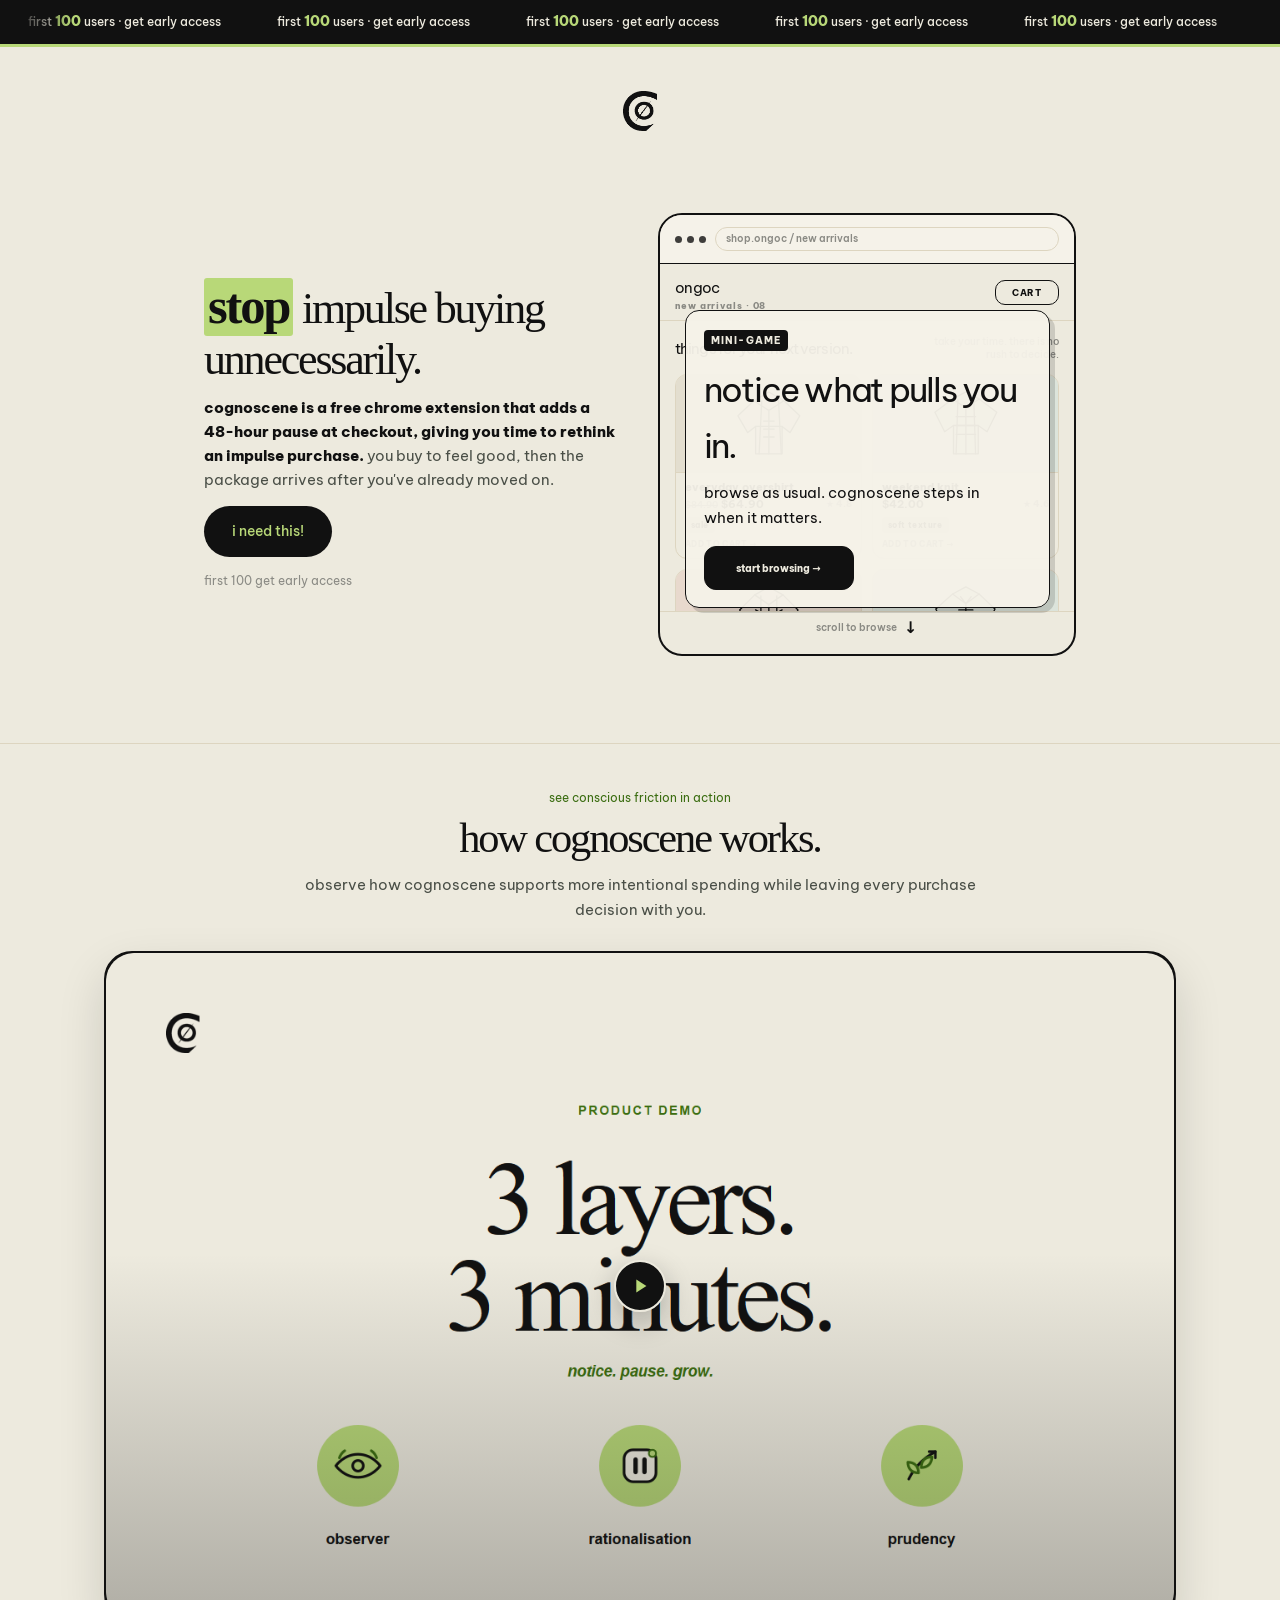
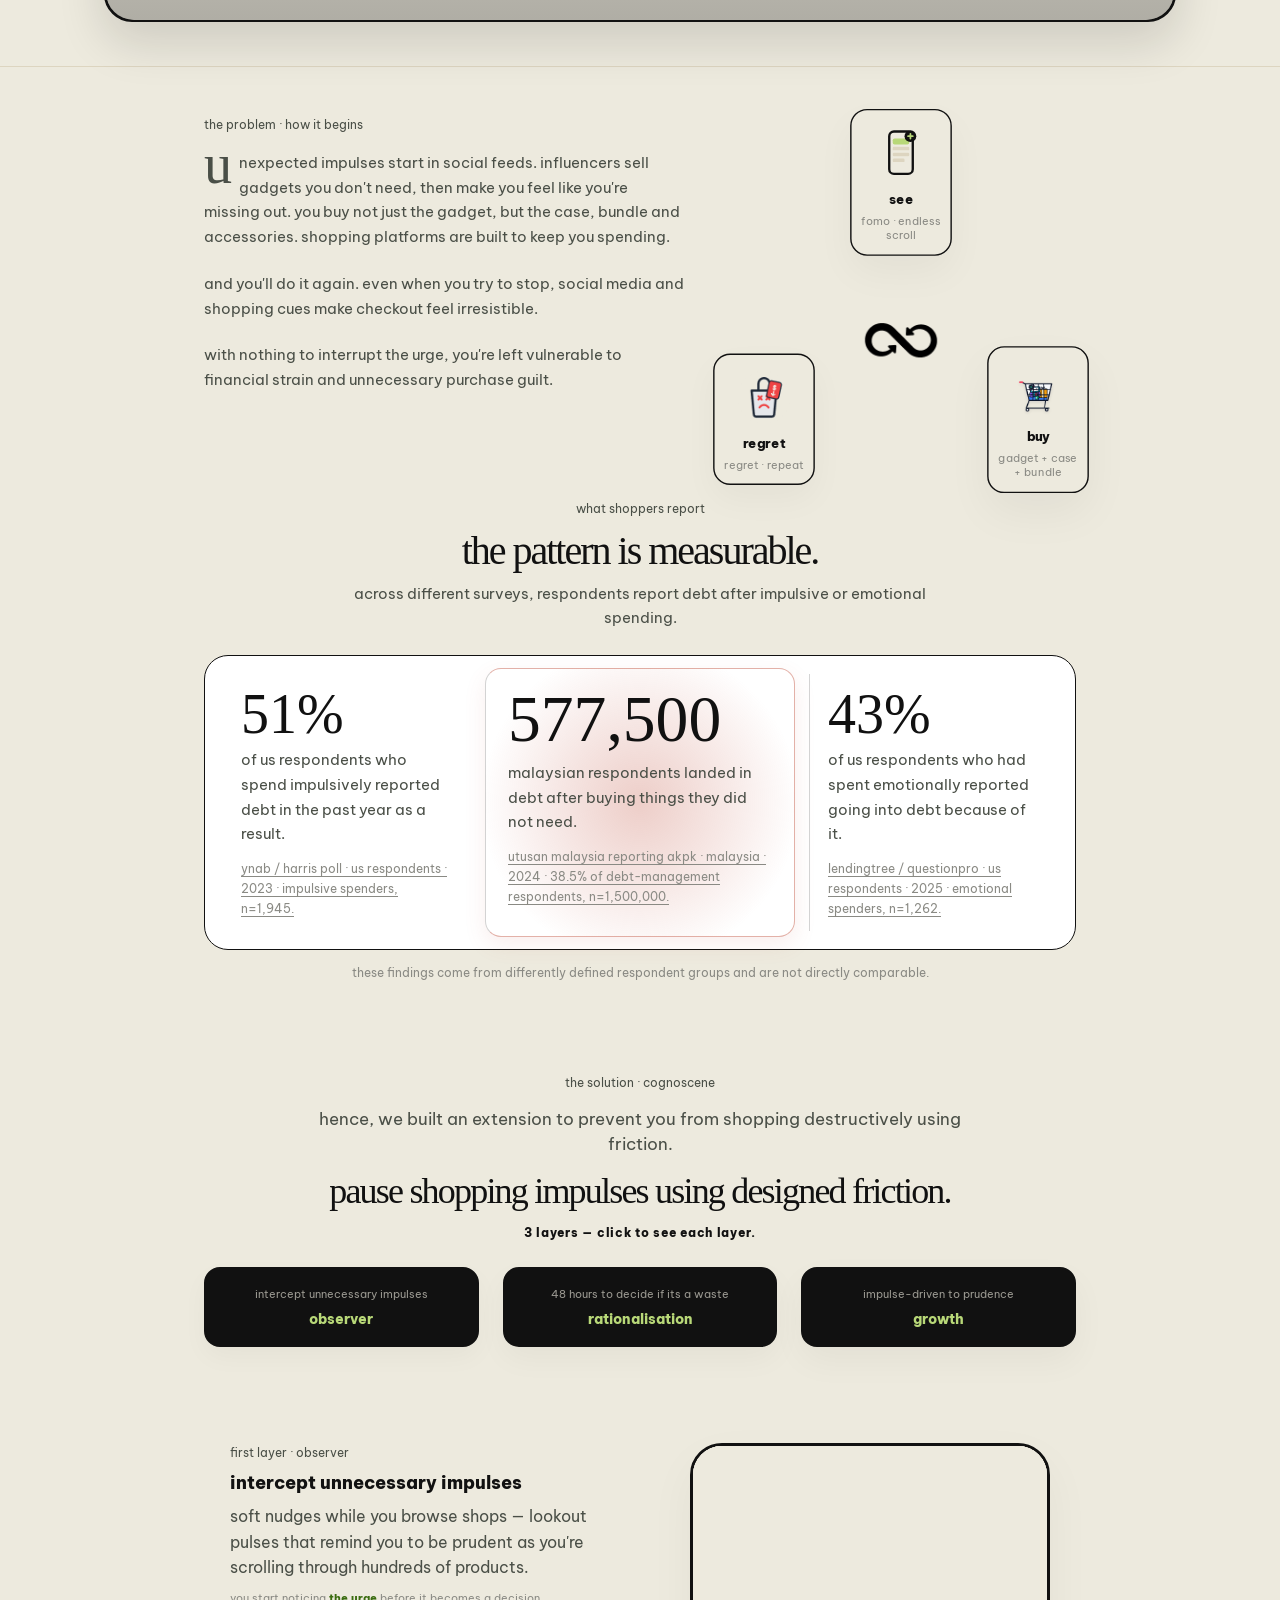
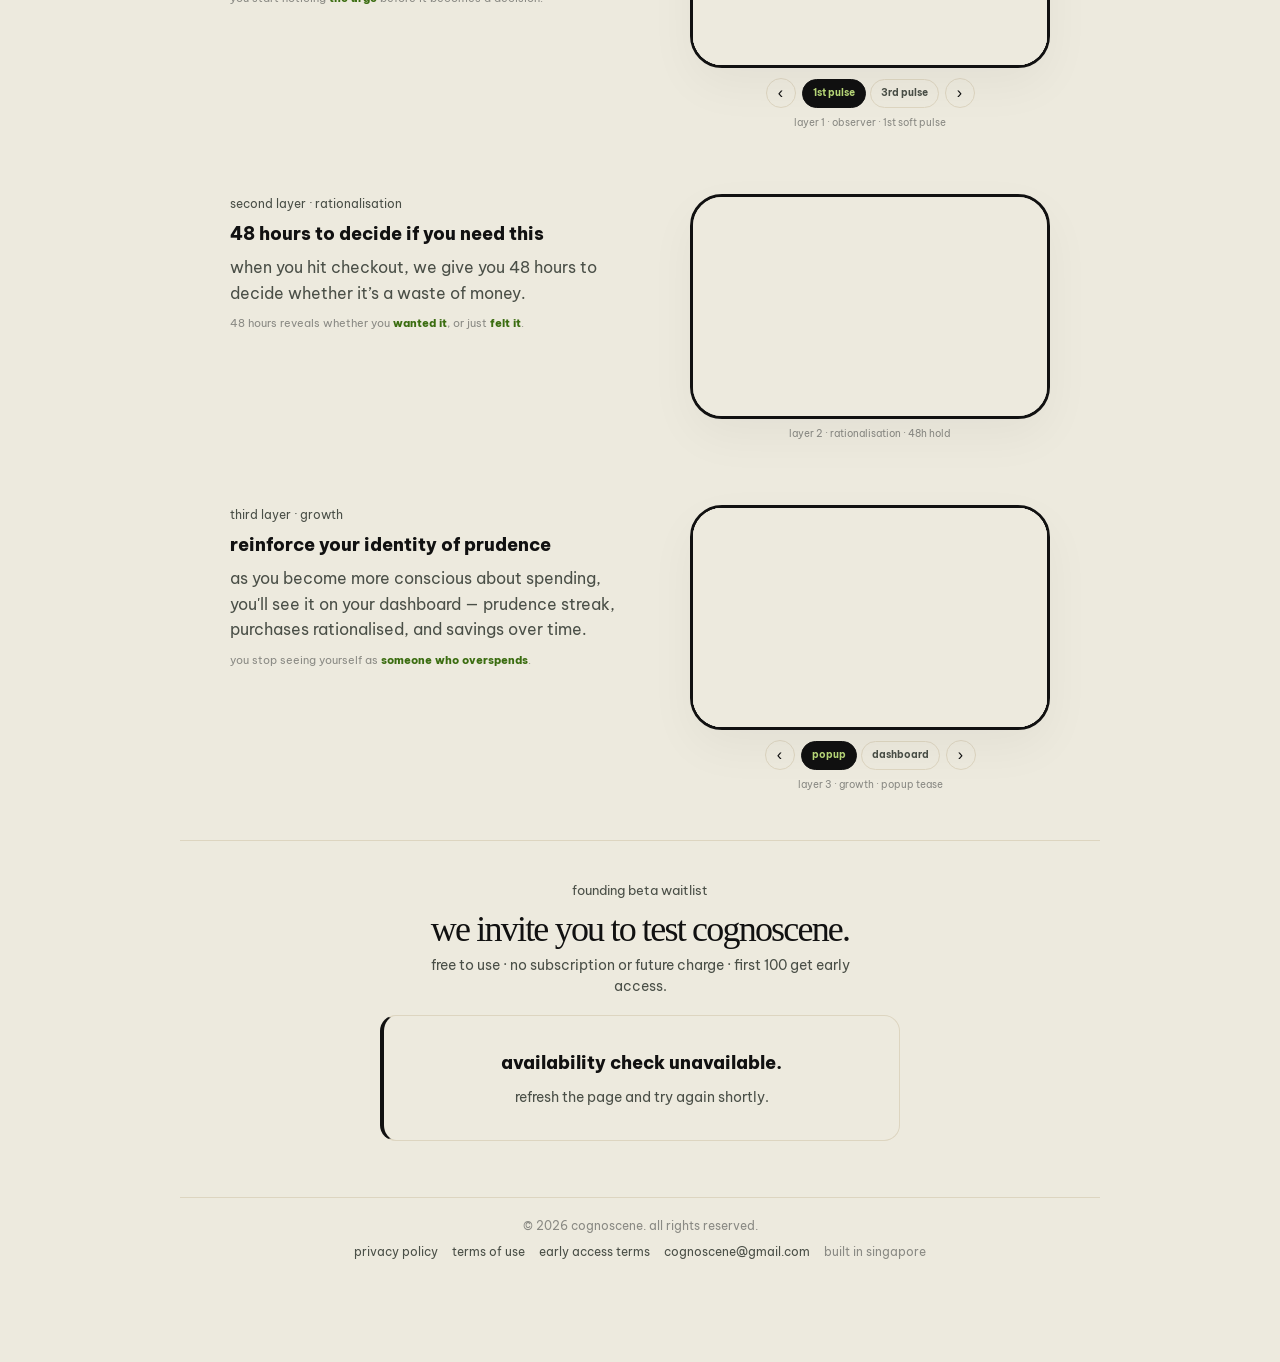
==== commit 336f20a7: "Simplify test waitlist conversion section" ====
--- a/index.html
+++ b/index.html
@@ -1758,52 +1758,17 @@
       transform: translateX(-50%);
     }
     .form-conversion {
-      max-width: var(--max);
+      max-width: var(--form-max);
       margin: 0 auto;
-      display: grid;
-      gap: 28px;
-      align-items: start;
-    }
-    .form-offer {
+      display: block;
+    }
+    .form-conversion-note {
+      margin: 0 auto 18px;
       max-width: 420px;
-      text-align: left;
-    }
-    .form-offer-eyebrow {
-      margin-bottom: 8px;
-      font-size: 13px;
-      color: inherit;
-    }
-    .form-offer-eyebrow-mobile,
-    .form-offer-status-mobile {
-      display: none;
-    }
-    .form-offer h2 {
-      max-width: 390px;
-      margin-bottom: 16px;
-      font-family: var(--serif);
-      font-size: clamp(1.8rem, 4vw, 2.5rem);
-      font-weight: 400;
-      line-height: 1.1;
-      letter-spacing: -0.05em;
-    }
-    .form-offer-build {
-      margin-bottom: 22px;
       color: var(--mid);
-      font-size: 15px;
-      line-height: 1.65;
-    }
-    .form-offer-benefit {
-      margin: 0 0 18px;
-      padding-left: 14px;
-      border-left: 3px solid var(--lime);
-      color: var(--black);
-      font-size: 15px;
-      font-weight: 800;
-      line-height: 1.55;
-    }
-    .form-offer-status {
-      color: var(--muted);
-      font-size: 13px;
+      font-size: 14px;
+      line-height: 1.5;
+      text-align: center;
     }
     .form-inner {
       max-width: var(--form-max);
@@ -1820,17 +1785,7 @@
     .form-pricing-guardrail-mobile { display: none; }
     @media (min-width: 761px) {
       .form-conversion {
-        grid-template-columns: minmax(0, 1fr) minmax(0, 1fr);
-        grid-template-areas: "form offer";
-        gap: 48px;
-      }
-      .form-offer {
-        grid-area: offer;
-        align-self: start;
-        min-height: 300px;
-      }
-      .form-inner {
-        grid-area: form;
+        display: block;
       }
     }
     .form-inner .section-eyebrow {
@@ -2531,28 +2486,7 @@
       }
       .form-pricing-guardrail-desktop { display: none; }
       .form-pricing-guardrail-mobile { display: inline; }
-      .form-offer-eyebrow { text-align: left; }
-      .form-offer h2 {
-        margin-bottom: 0.5cm;
-      }
-      .form-offer h2,
-      .form-offer-build {
-        margin-left: 0;
-        margin-right: 0;
-        text-align: left;
-      }
-      .form-offer-eyebrow-desktop,
-      .form-offer-status-desktop {
-        display: none;
-      }
-      .form-offer-eyebrow-mobile,
-      .form-offer-status-mobile {
-        display: inline;
-      }
       .form-pricing-mobile-price {
-        display: none;
-      }
-      .form-waitlist-eyebrow {
         display: none;
       }
       .solution-details { margin: 0; padding: 36px 0; }
@@ -3151,17 +3085,10 @@
 
     <section class="form-band" id="waitlist" aria-labelledby="form-heading">
       <div class="form-conversion">
-        <aside class="form-offer" aria-labelledby="founding-heading">
-          <p class="section-eyebrow form-offer-eyebrow"><span class="form-offer-eyebrow-desktop">founding beta</span><span class="form-offer-eyebrow-mobile">founding beta</span></p>
-          <h2 id="founding-heading">help test cognoscene before launch.</h2>
-          <p class="form-offer-build">improve your spending habits by introducing conscious friction. test cognoscene, report what could be improved and help shape the public release.</p>
-          <p class="form-offer-benefit">free to use. no subscription, no future charge.</p>
-          <p class="form-offer-status"><span class="form-offer-status-desktop">first 100 get early access + bragging rights.</span><span class="form-offer-status-mobile">first 100 get early access + bragging rights.</span></p>
-        </aside>
-
         <div class="form-inner">
-        <p class="section-eyebrow form-waitlist-eyebrow">beta waitlist</p>
-        <h2 id="form-heading">apply to test cognoscene.</h2>
+        <p class="section-eyebrow form-compact-eyebrow">founding beta waitlist</p>
+        <h2 id="form-heading">we invite you to test cognoscene.</h2>
+        <p class="form-conversion-note">free to use · no subscription or future charge · first 100 get early access.</p>
 
         <div class="waitlist-gate-status" id="waitlistGateStatus" aria-live="polite">
           <span id="waitlistGatePrefix">checking waitlist availability</span>
@@ -3595,7 +3522,7 @@
     body.waitlist-modal-open .mobile-cta-bar,
     body.tpsm-open .mobile-cta-bar { display: none !important; }
 
-    @media (min-width: 761px) { .demo-layout { grid-template-columns: 1fr; } .proof-cards { grid-template-columns: 1fr; } .evidence-band .proof-cards { grid-template-columns: minmax(0, 1fr) minmax(0, 1.25fr) minmax(0, 1fr); } .form-conversion { grid-template-areas: "offer form"; } }
+    @media (min-width: 761px) { .demo-layout { grid-template-columns: 1fr; } .proof-cards { grid-template-columns: 1fr; } .evidence-band .proof-cards { grid-template-columns: minmax(0, 1fr) minmax(0, 1.25fr) minmax(0, 1fr); } }
     @media (max-width: 760px) { .hero-screenshot-stack { height: 290px !important; min-height: 290px !important; margin-top: 0 !important; } .hero-screenshot-stack .hero-shot { width: 86% !important; min-height: 192px; } .hero-visual { min-height: 320px; } .demo-band { padding: 36px 0; } .evidence-band { padding: 8px 0 36px; } .evidence-band h2 { font-size: 1.65rem; } .evidence-band-intro { font-size: 14px; margin-bottom: 18px; } .evidence-band .proof-cards { padding: 10px 12px; border-radius: 20px; } .evidence-band .proof-card { padding: 16px 8px; } .evidence-band .proof-card + .proof-card { border-left: 0; border-top: 1px solid rgba(17, 17, 17, 0.18); } .evidence-band .proof-card--akpk { order: -1; margin: 0; padding: 18px 14px; } .evidence-band .proof-card--akpk .proof-stat { font-size: clamp(2.15rem, 11vw, 3.25rem); } .waitlist-modal { align-items: end; padding: 0; } .waitlist-modal-dialog { width: 100%; max-height: calc(100vh - 12px); border-radius: 24px 24px 0 0; } .waitlist-modal-dialog .form-conversion { padding: 40px 24px 48px; } }
     @media (max-width: 760px) {
       .evidence-band .proof-cards { display: flex; gap: 12px; overflow-x: auto; padding: 10px 12px 14px; scroll-snap-type: x mandatory; scroll-padding-inline: 12px; scrollbar-width: thin; -webkit-overflow-scrolling: touch; overscroll-behavior-x: contain; }
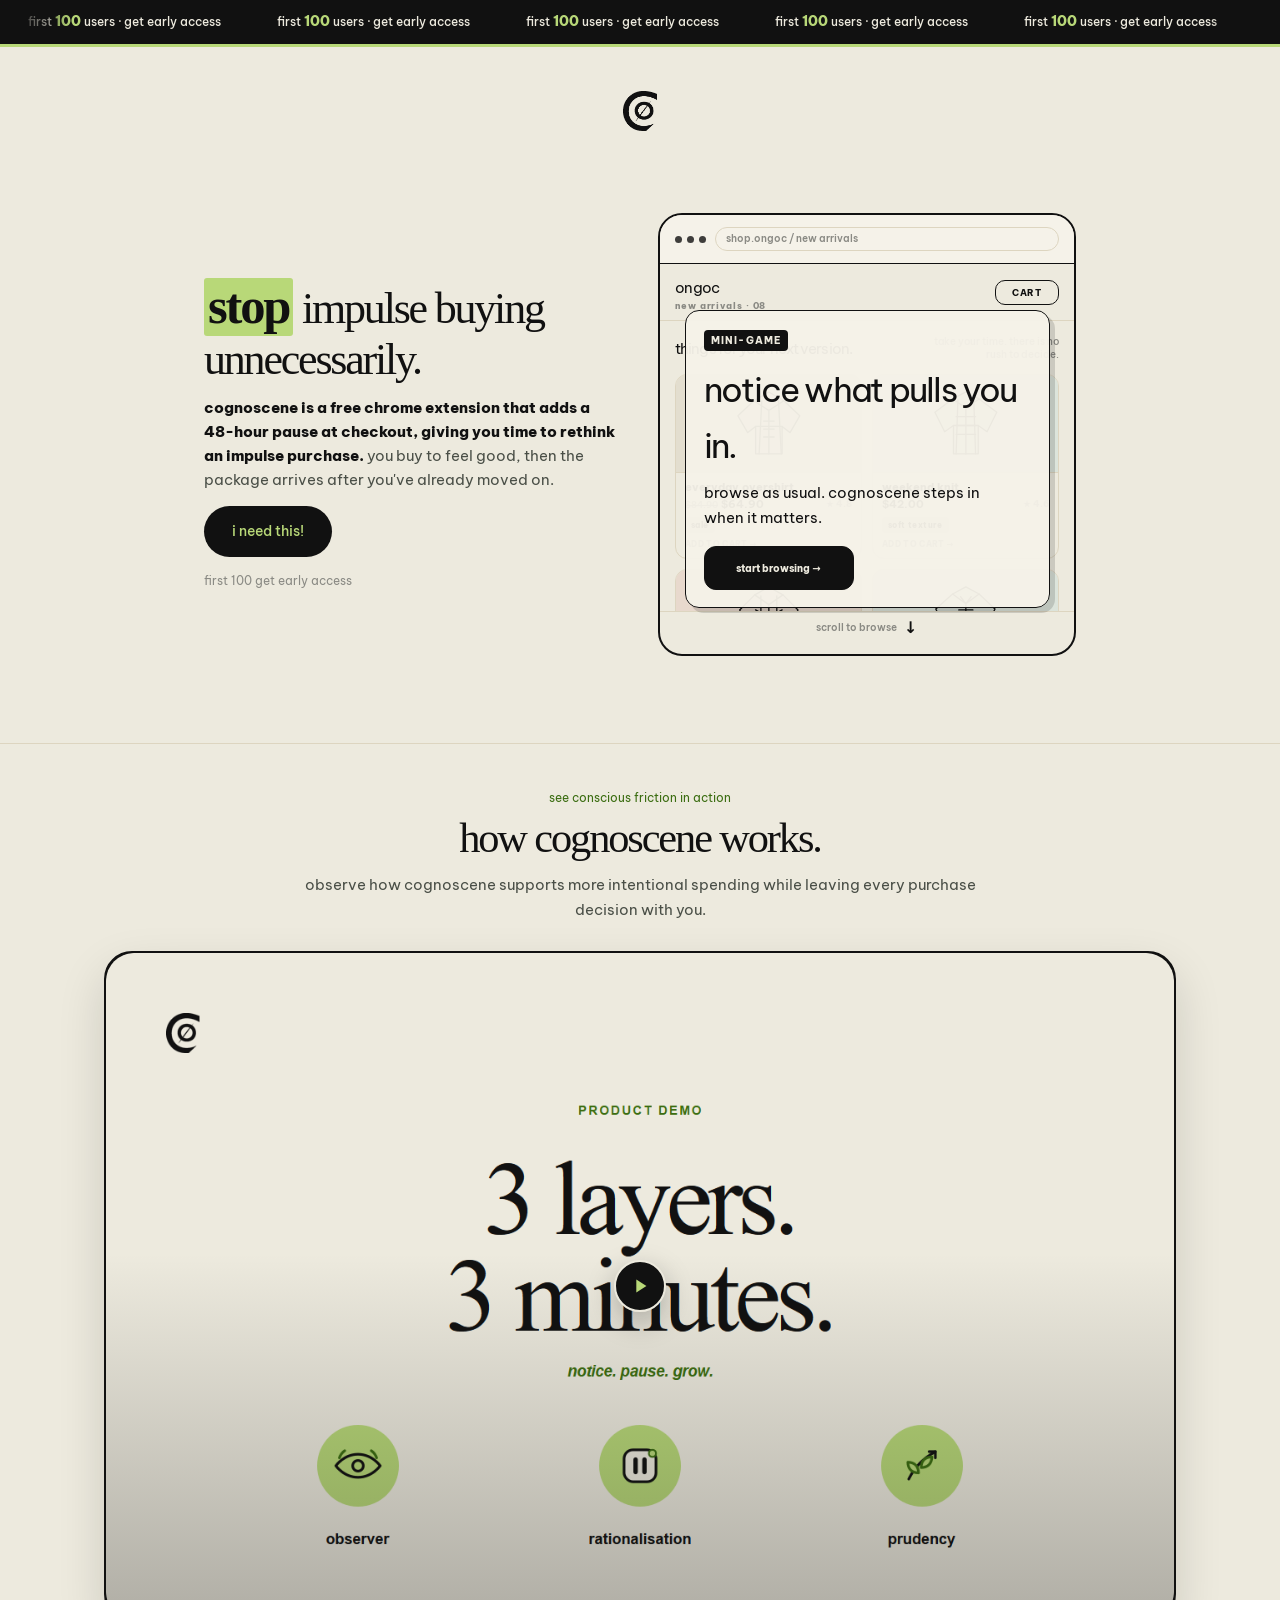
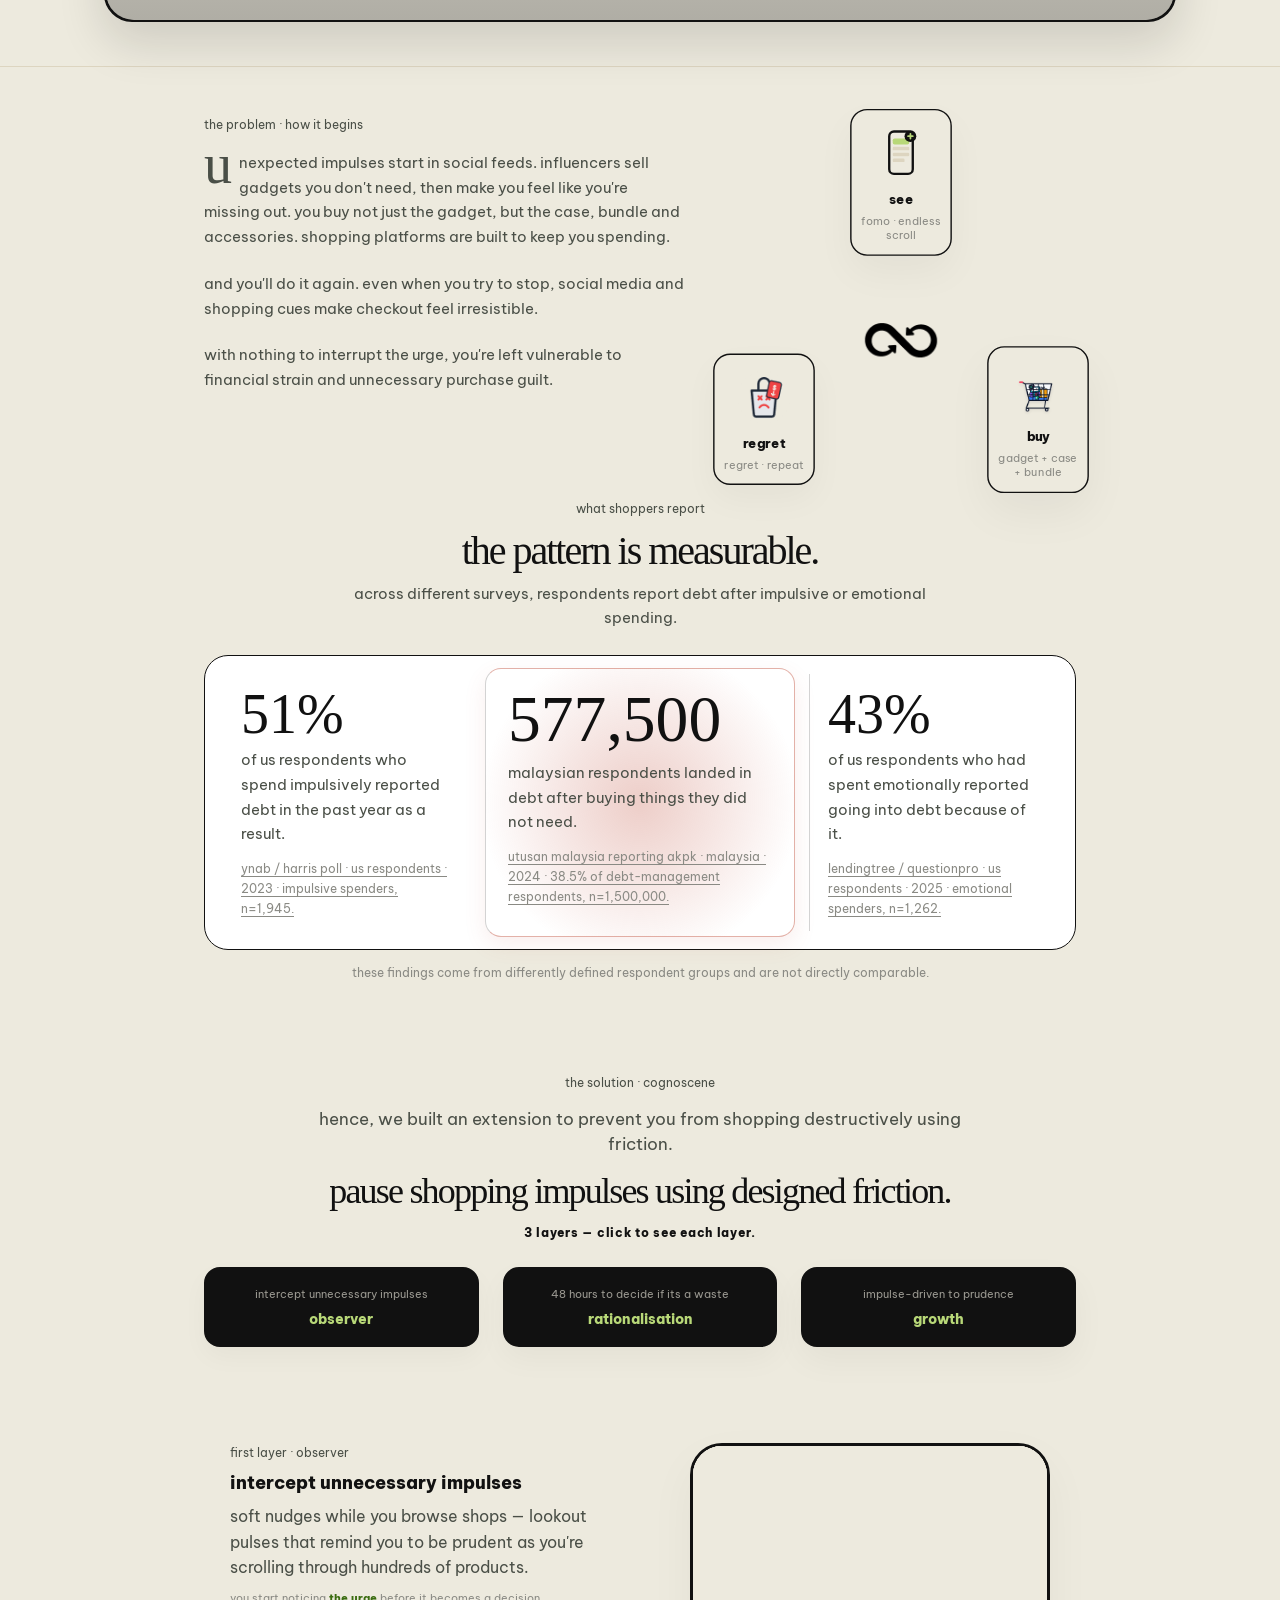
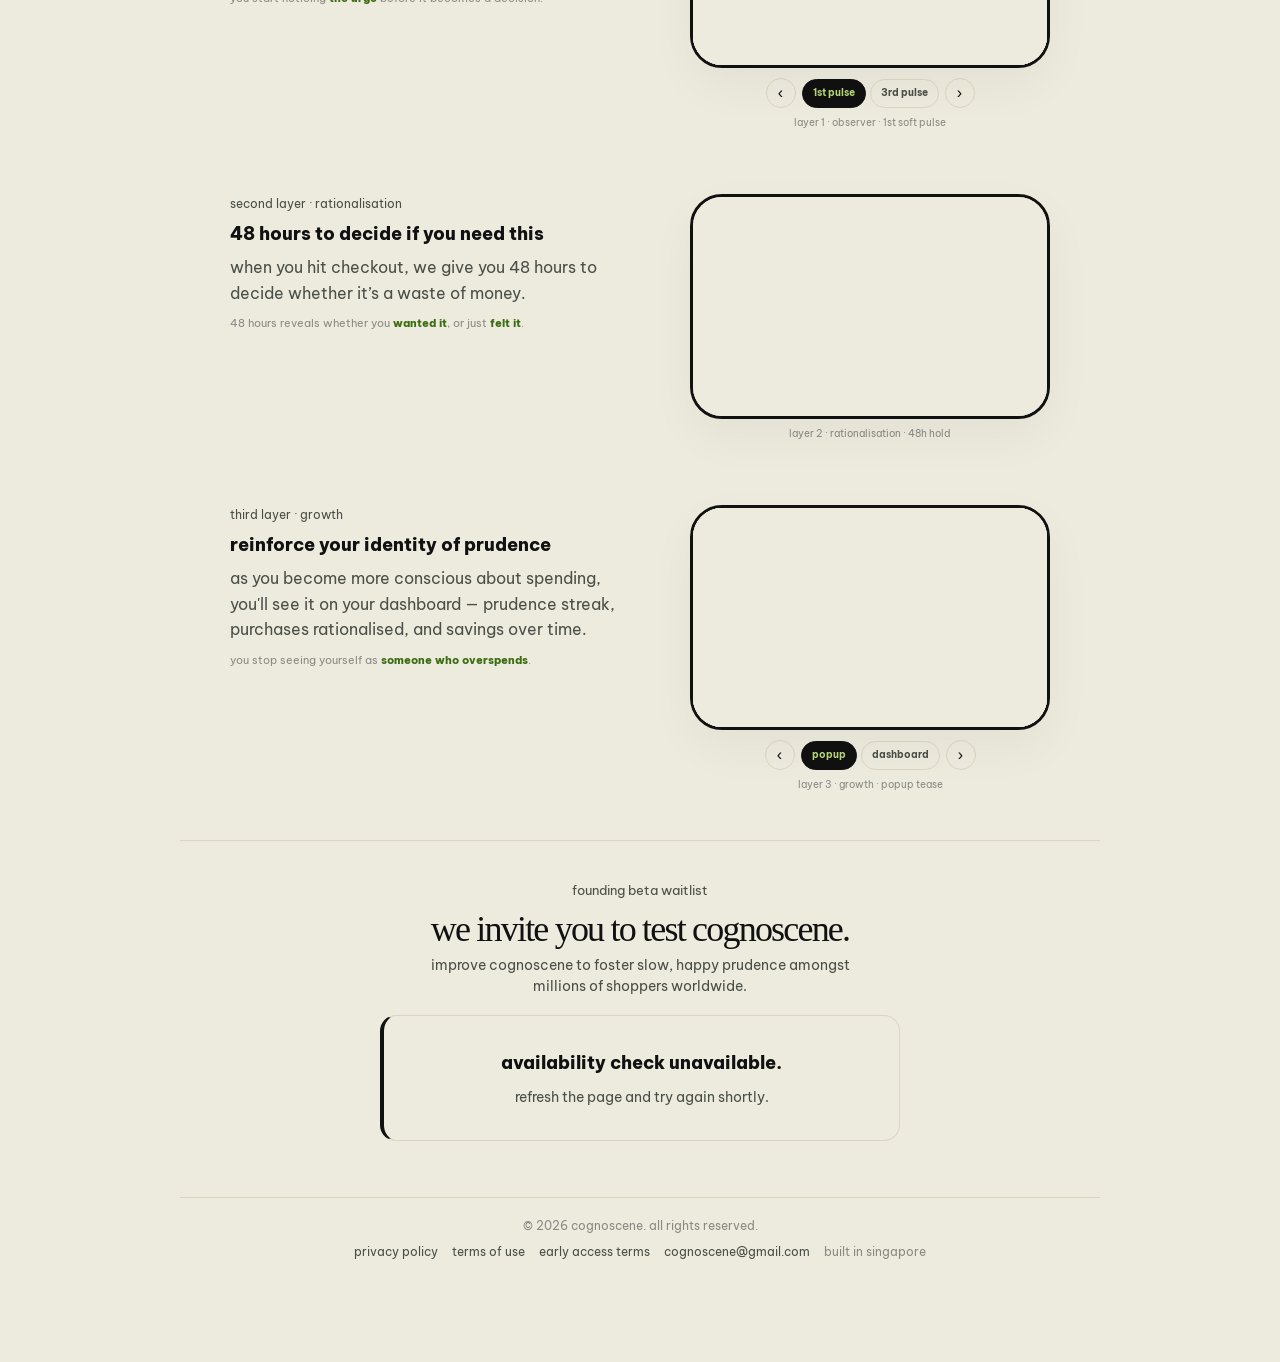
==== commit ae3a4456: "Refine test waitlist messaging" ====
--- a/index.html
+++ b/index.html
@@ -1781,6 +1781,12 @@
       color: var(--mid);
       font-size: 12px;
       line-height: 1.55;
+    }
+    .form-low-brow {
+      margin: 14px 0 0;
+      color: var(--mid);
+      font-size: 12px;
+      line-height: 1.4;
     }
     .form-pricing-guardrail-mobile { display: none; }
     @media (min-width: 761px) {
@@ -3088,7 +3094,7 @@
         <div class="form-inner">
         <p class="section-eyebrow form-compact-eyebrow">founding beta waitlist</p>
         <h2 id="form-heading">we invite you to test cognoscene.</h2>
-        <p class="form-conversion-note">free to use · no subscription or future charge · first 100 get early access.</p>
+        <p class="form-conversion-note">improve Cognoscene to foster slow, happy prudence amongst millions of shoppers worldwide.</p>
 
         <div class="waitlist-gate-status" id="waitlistGateStatus" aria-live="polite">
           <span id="waitlistGatePrefix">checking waitlist availability</span>
@@ -3109,6 +3115,7 @@
             <button class="btn-submit" id="submitBtn" type="submit">join the beta waitlist</button>
           </form>
 
+          <p class="form-low-brow">free to use · 100 slots open.</p>
           <p class="form-pricing-guardrail"><span class="form-pricing-guardrail-desktop">invitations are sent in batches. beta software may be incomplete and change based on testing.</span><span class="form-pricing-guardrail-mobile">invitations are sent in batches. beta software may change.</span></p>
         </div>
 
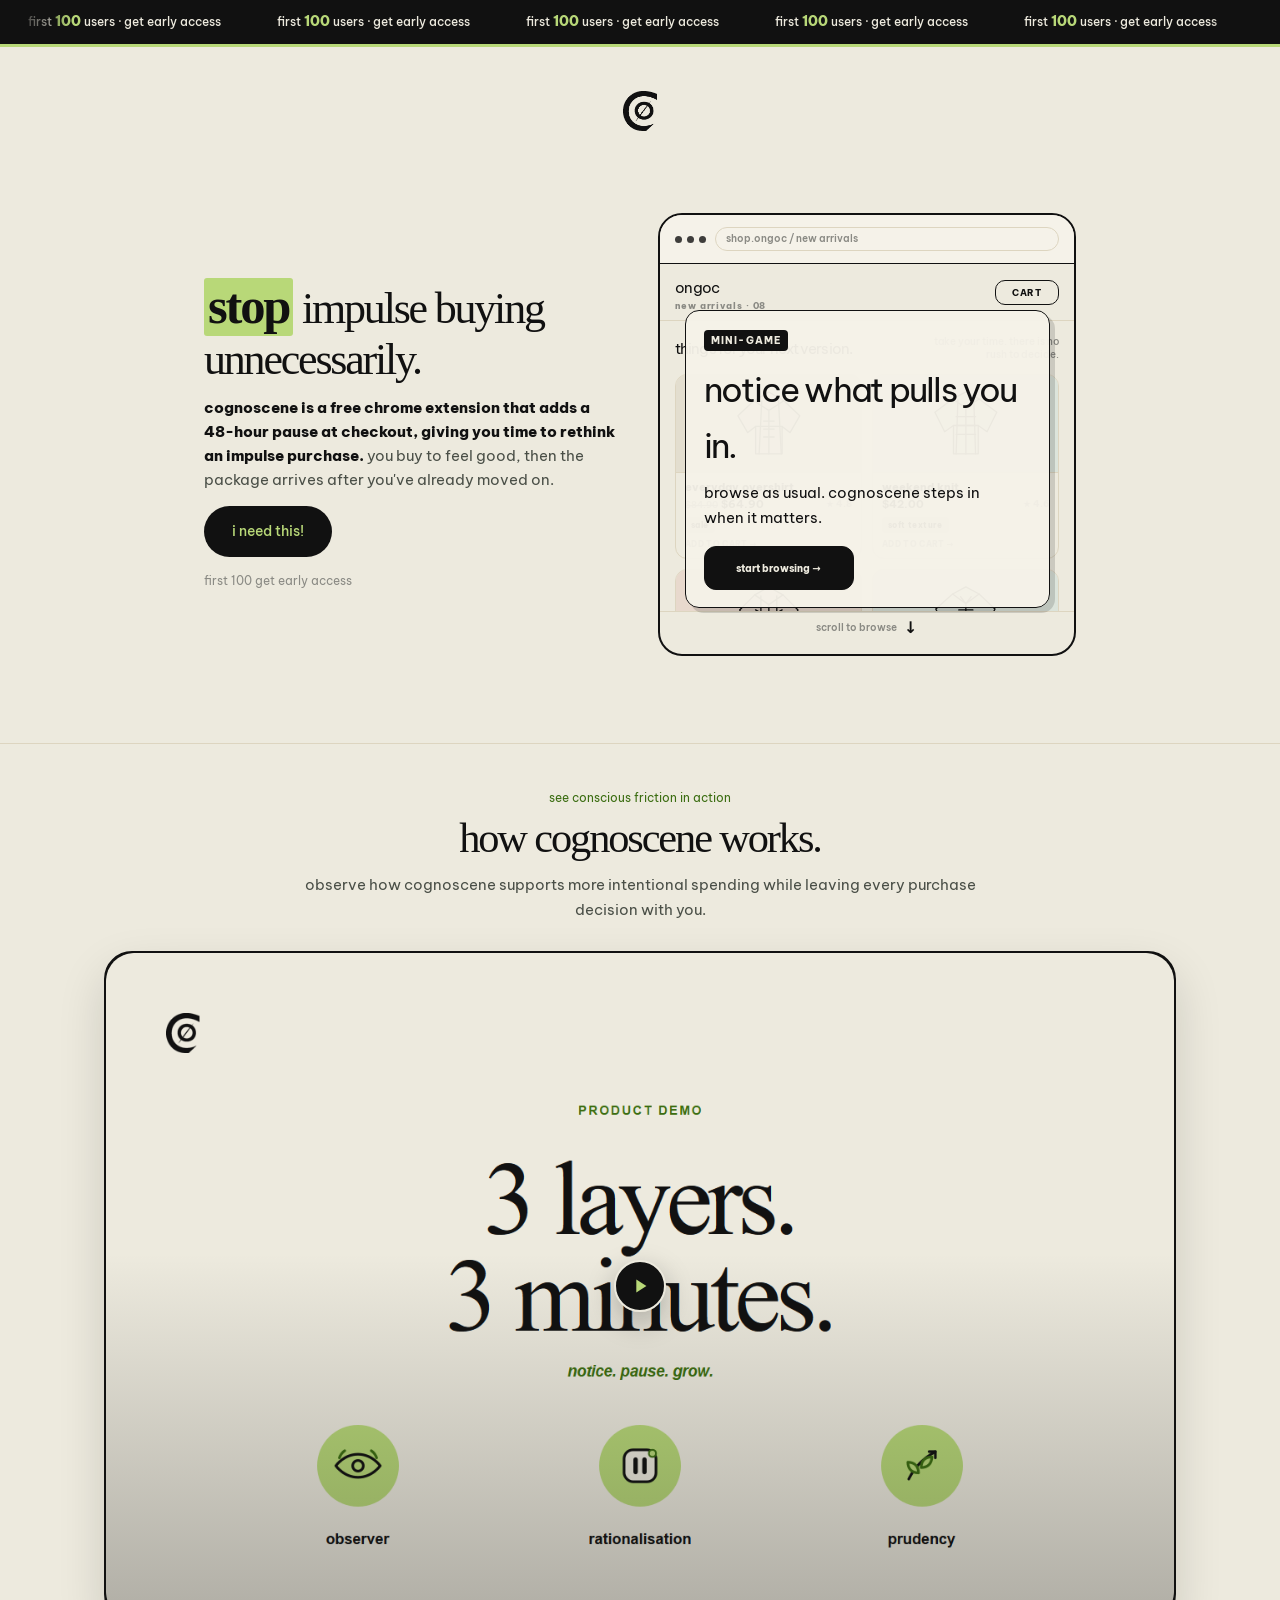
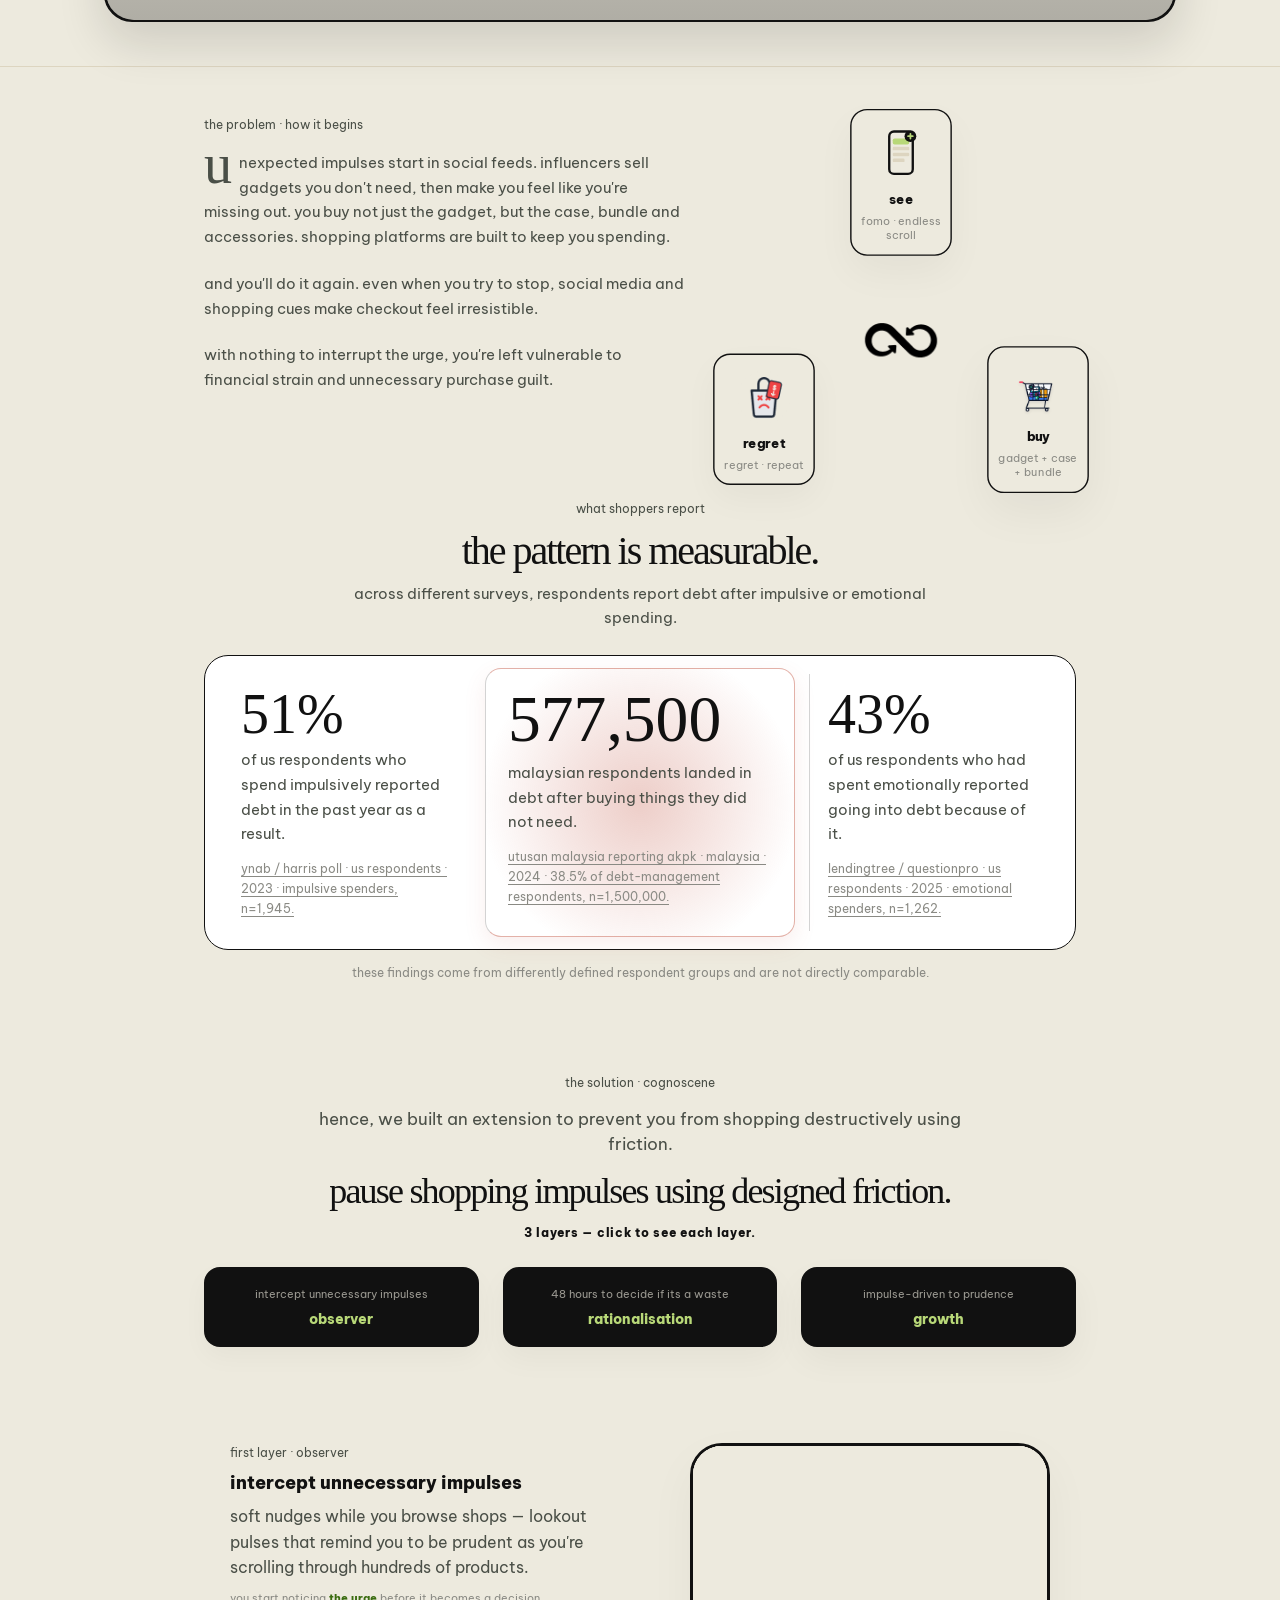
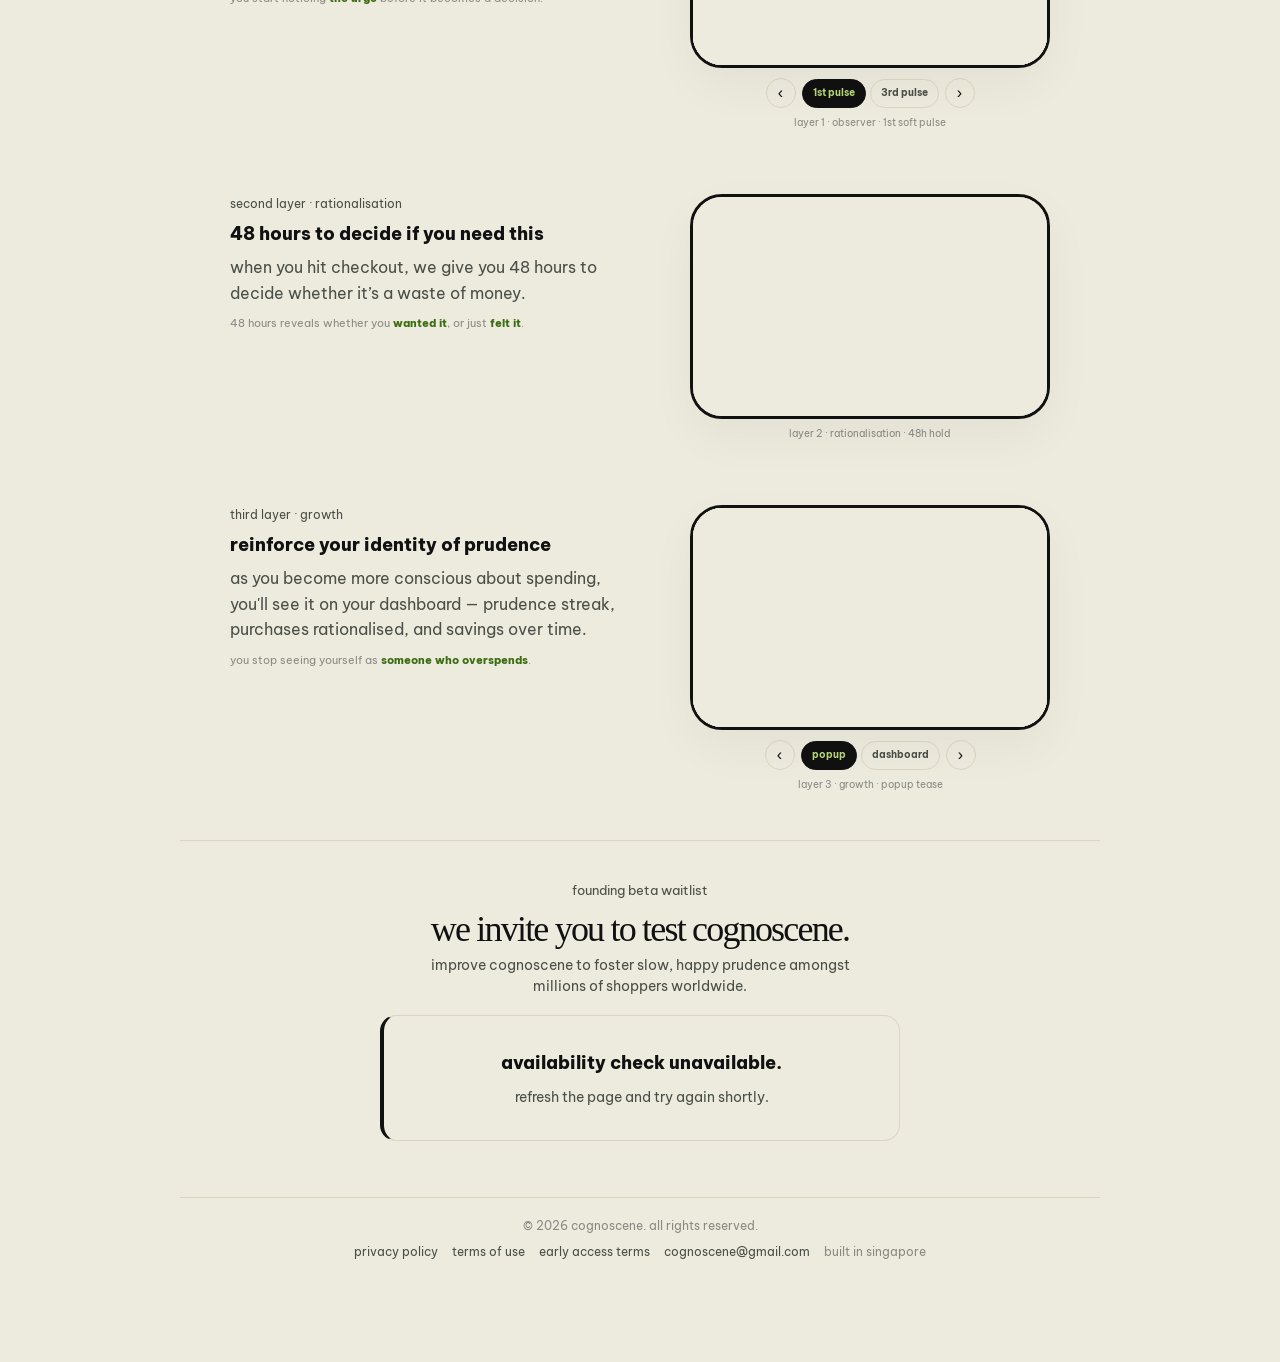
==== commit 1d7eb28b: "Polish test waitlist CTA motion" ====
--- a/index.html
+++ b/index.html
@@ -297,7 +297,14 @@
 
     .btn-primary {
       display: inline-block;
-      background: var(--black);
+      position: relative;
+      overflow: hidden;
+      isolation: isolate;
+      background-color: var(--black);
+      background-image: linear-gradient(105deg, transparent 42%, rgba(184, 216, 120, 0.48) 50%, transparent 58%);
+      background-position: 155% 0;
+      background-repeat: no-repeat;
+      background-size: 250% 100%;
       color: var(--lime);
       border: none;
       border-radius: 999px;
@@ -307,12 +314,20 @@
       font-weight: 500;
       text-decoration: none;
       cursor: pointer;
-      transition: transform 0.15s ease, box-shadow 0.15s ease;
+      transition: transform 0.34s cubic-bezier(.34, 1.56, .64, 1), box-shadow 0.2s ease;
+    }
+    .btn-primary.is-cta-visible,
+    .btn-submit.is-cta-visible { animation: cta-lime-sheen 8s ease-in-out 0.9s infinite; }
+    @keyframes cta-lime-sheen {
+      0%, 74%, 100% { background-position: 155% 0; }
+      10%, 15% { background-position: -55% 0; }
     }
     .btn-primary:hover {
       transform: translateY(-1px);
-      box-shadow: 0 8px 24px rgba(0, 0, 0, 0.07);
-    }
+      box-shadow: 0 0 0 2px rgba(184, 216, 120, 0.2), 0 8px 24px rgba(0, 0, 0, 0.07);
+    }
+    .btn-primary:active,
+    .btn-submit:active { transform: translateY(2px) scale(0.97); transition-duration: 0.08s; }
 
     .hero-meta {
       margin-top: 14px;
@@ -1776,19 +1791,12 @@
       text-align: center;
       width: 100%;
     }
-    .form-pricing-guardrail {
-      margin: 16px 0 0;
-      color: var(--mid);
-      font-size: 12px;
-      line-height: 1.55;
-    }
     .form-low-brow {
       margin: 14px 0 0;
       color: var(--mid);
       font-size: 12px;
       line-height: 1.4;
     }
-    .form-pricing-guardrail-mobile { display: none; }
     @media (min-width: 761px) {
       .form-conversion {
         display: block;
@@ -1904,7 +1912,11 @@
     .btn-submit {
       width: 100%;
       margin-top: 0.35cm;
-      background: var(--black);
+      background-color: var(--black);
+      background-image: linear-gradient(105deg, transparent 42%, rgba(184, 216, 120, 0.48) 50%, transparent 58%);
+      background-position: 155% 0;
+      background-repeat: no-repeat;
+      background-size: 250% 100%;
       color: var(--lime-muted);
       border: none;
       border-radius: 999px;
@@ -1913,13 +1925,14 @@
       font-size: 16px;
       font-weight: 500;
       cursor: pointer;
-      transition: transform 0.15s ease;
-    }
-    .btn-submit:hover { transform: translateY(-1px); }
+      transition: transform 0.34s cubic-bezier(.34, 1.56, .64, 1), box-shadow 0.2s ease;
+    }
+    .btn-submit:hover { transform: translateY(-1px); box-shadow: 0 0 0 2px rgba(184, 216, 120, 0.2); }
     .btn-submit:disabled {
       opacity: 0.65;
       cursor: wait;
       transform: none;
+      animation: none;
     }
 
     .form-error {
@@ -2336,10 +2349,14 @@
       border: 0;
       backdrop-filter: none;
       opacity: 1;
+      transform: translateY(0);
+      transition: opacity 0.24s ease, transform 0.24s cubic-bezier(.2, .8, .2, 1);
+      will-change: opacity, transform;
     }
     .mobile-cta-bar.is-contextual-hidden {
       opacity: 0;
       pointer-events: none;
+      transform: translateY(10px);
     }
     .mobile-cta-bar a {
       display: block;
@@ -2487,11 +2504,6 @@
       .solution-bridge-sub {
         display: none;
       }
-      .form-pricing-guardrail {
-        text-align: center;
-      }
-      .form-pricing-guardrail-desktop { display: none; }
-      .form-pricing-guardrail-mobile { display: inline; }
       .form-pricing-mobile-price {
         display: none;
       }
@@ -2549,7 +2561,8 @@
 
     @media (prefers-reduced-motion: reduce) {
       html { scroll-behavior: auto; }
-      .btn-primary:hover, .btn-submit:hover { transform: none; }
+      .btn-primary, .btn-submit, .mobile-cta-bar { animation: none !important; transition: none; }
+      .btn-primary:hover, .btn-submit:hover, .btn-primary:active, .btn-submit:active { transform: none; }
       .video-lightbox-track,
       .video-lightbox-frame,
       .video-lightbox-slide,
@@ -3116,7 +3129,6 @@
           </form>
 
           <p class="form-low-brow">free to use · 100 slots open.</p>
-          <p class="form-pricing-guardrail"><span class="form-pricing-guardrail-desktop">invitations are sent in batches. beta software may be incomplete and change based on testing.</span><span class="form-pricing-guardrail-mobile">invitations are sent in batches. beta software may change.</span></p>
         </div>
 
         <div class="form-success" id="formSuccess" role="status" aria-live="polite">
@@ -6796,5 +6808,24 @@
     })();
   </script>
 
+  <script>
+    (function initCtaMotion() {
+      if (window.matchMedia('(prefers-reduced-motion: reduce)').matches) return;
+      var ctas = Array.prototype.slice.call(document.querySelectorAll('.hero .btn-primary, #submitBtn'));
+      if (!ctas.length) return;
+      function setVisible(button, visible) {
+        button.classList.toggle('is-cta-visible', visible);
+      }
+      if (!('IntersectionObserver' in window)) {
+        ctas.forEach(function (button) { setVisible(button, true); });
+        return;
+      }
+      var observer = new IntersectionObserver(function (entries) {
+        entries.forEach(function (entry) { setVisible(entry.target, entry.isIntersecting); });
+      }, { threshold: 0.35 });
+      ctas.forEach(function (button) { observer.observe(button); });
+    })();
+  </script>
+
 </body>
 </html>
